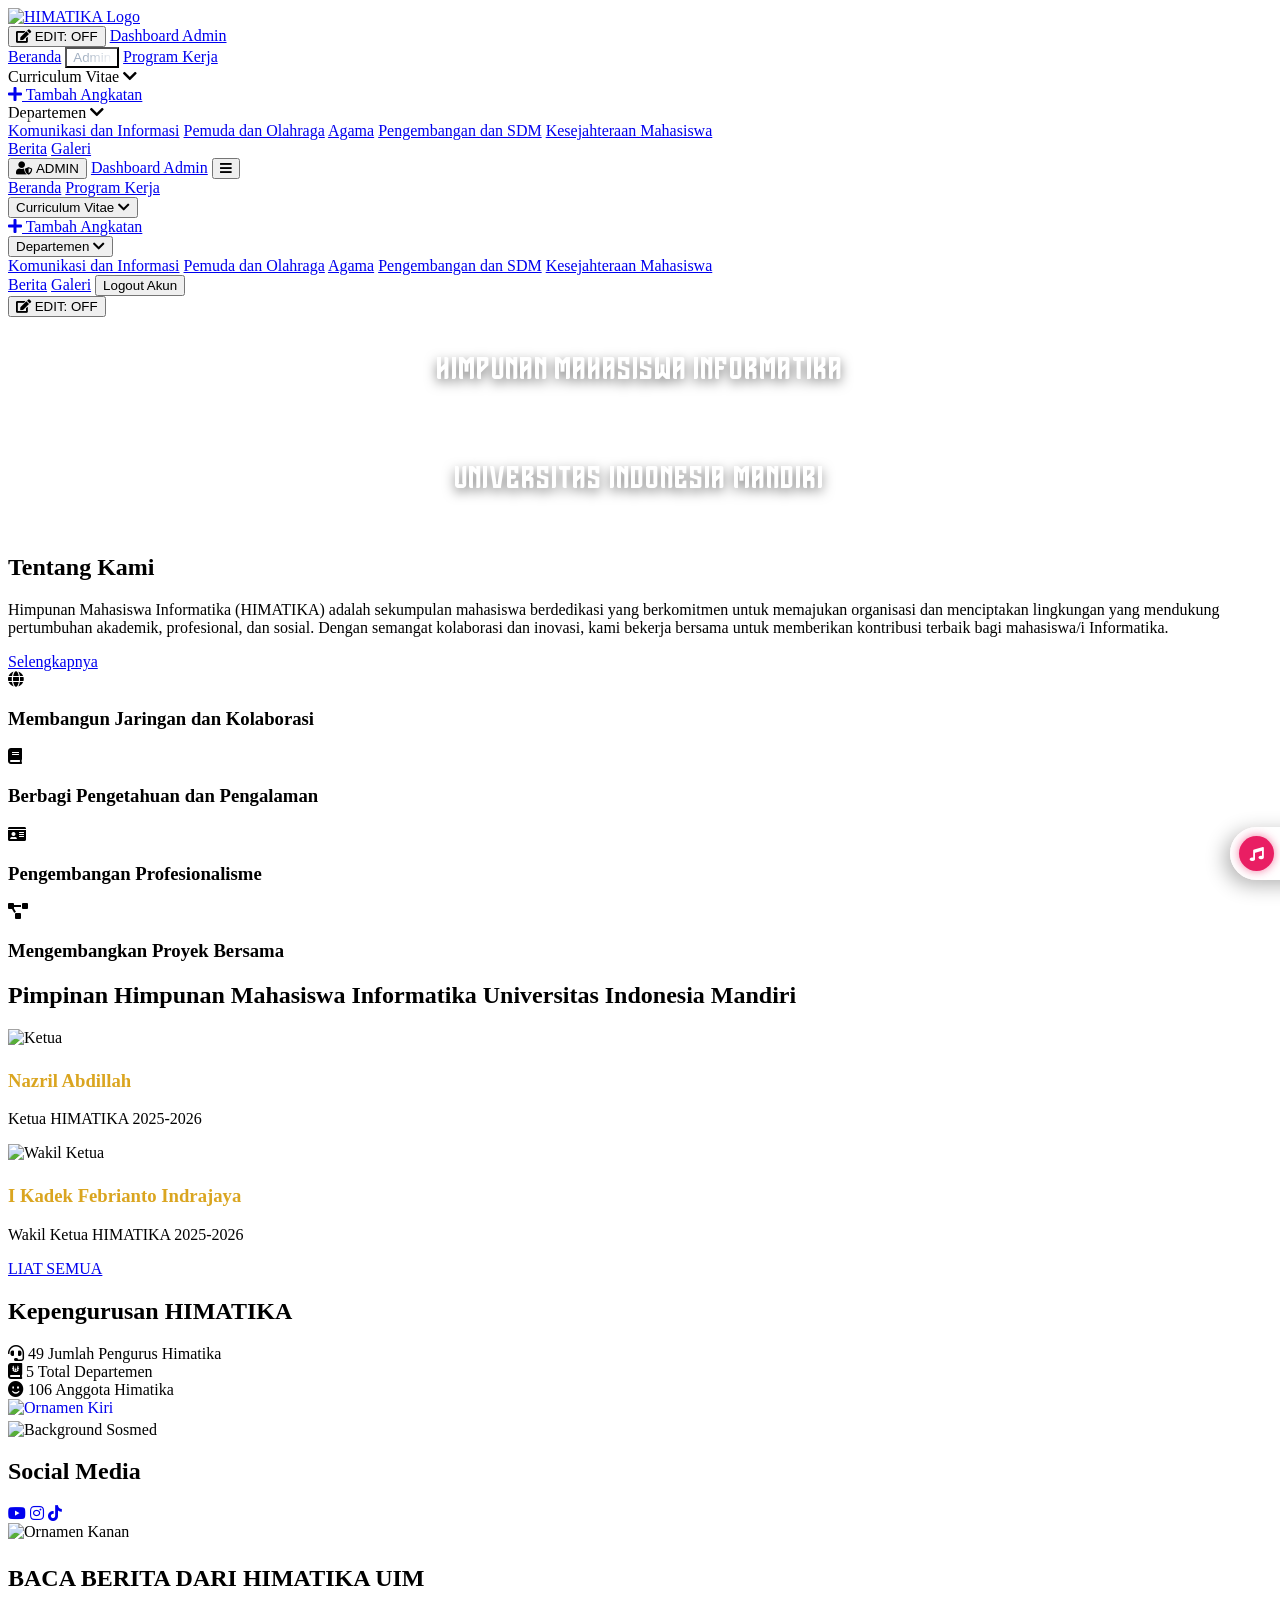
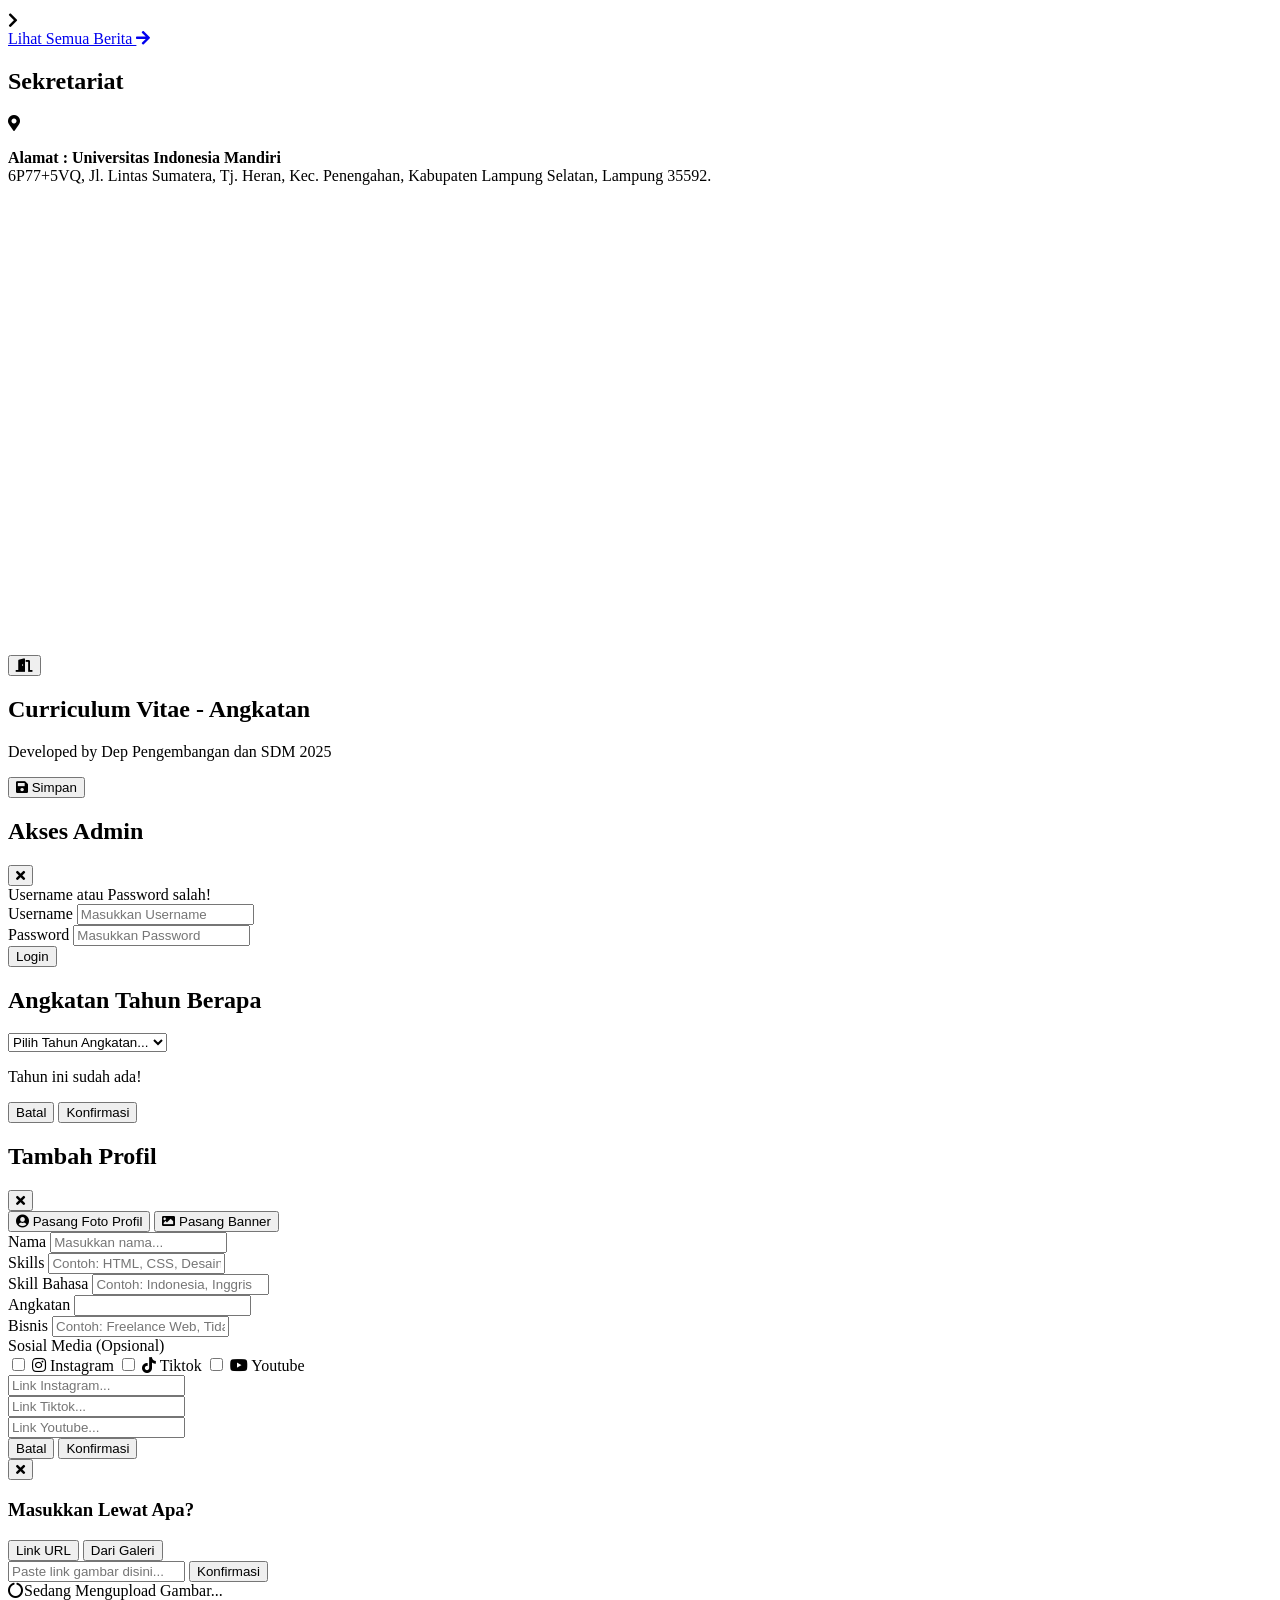
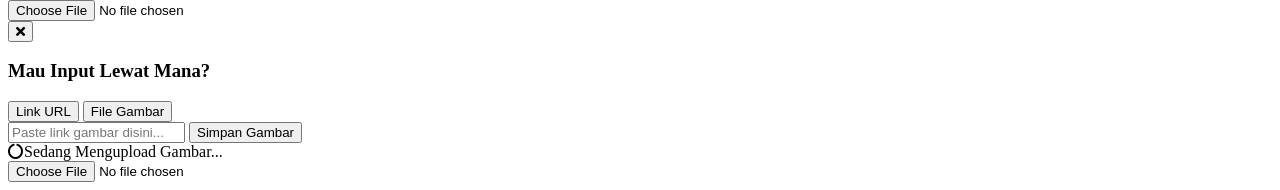
==== index.html @ 8ea69556 "8" ====
<!DOCTYPE html>
<html lang="id">
<head>
    <meta charset="UTF-8">
    <meta name="viewport" content="width=device-width, initial-scale=1.0">
    <title>HIMATIKA - Universitas Indonesia Mandiri</title>
    
    <link href="https://fonts.googleapis.com/css2?family=Raleway:wght@700&family=Roboto:wght@300;400;500;700&display=swap" rel="stylesheet">
    <link rel="stylesheet" href="https://cdnjs.cloudflare.com/ajax/libs/font-awesome/5.15.3/css/all.min.css">
    <script src="https://cdn.tailwindcss.com"></script>
	
	<script src="https://www.gstatic.com/firebasejs/10.9.0/firebase-app-compat.js"></script>
    <script src="https://www.gstatic.com/firebasejs/10.9.0/firebase-database-compat.js"></script>
    <script src="https://www.gstatic.com/firebasejs/10.9.0/firebase-analytics-compat.js"></script>

    <script>
        tailwind.config = {
            theme: {
                extend: {
                    colors: {
                        himasiBlue: '#0d72bf',
                        himasiDark: '#363537',
                        textDark: '#444444'
                    },
                    fontFamily: {
                        sans: ['Roboto', 'sans-serif'],
                        heading: ['Raleway', 'sans-serif']
                    }
                }
            }
        }
    </script>

    <style>
        @font-face {
            font-family: 'Grames';
            src: url('GRAMES.ttf') format('truetype'),
                 url('GRAMES.ttp') format('truetype'); 
            font-weight: bold;
            font-style: normal;
        }
        .font-grames { font-family: 'Grames', sans-serif; letter-spacing: 2px; }

        .hero-text-wrapper {
            filter: drop-shadow(0 4px 6px rgba(0, 0, 0, 0.5)); display: flex; flex-direction: column;
            align-items: center; justify-content: center; width: 100%;
        }

        .hero-gradient {
            background: linear-gradient(135deg, #ffffff 35%, #1B427B 50%, #ffffff 65%);
            background-size: 300% 300%; background-attachment: fixed; -webkit-background-clip: text;
            background-clip: text; color: transparent !important; -webkit-text-fill-color: transparent;
            animation: flowHero 8s linear infinite; padding-top: 20px; padding-bottom: 20px;
            line-height: 1.2; display: inline-block;
        }

        @keyframes flowHero { 0% { background-position: 100% 100%; } 75% { background-position: 0% 0%; } 100% { background-position: 0% 0%; } }

        .name-gradient {
            background: linear-gradient(135deg, #DAA520 15%, #ADD8E6 50%, #DAA520 85%);
            background-size: 200% 200%; -webkit-background-clip: text; background-clip: text;
            color: transparent !important; -webkit-text-fill-color: transparent;
            animation: flowName 4s ease-in-out infinite; animation-delay: 0.5s;
        }
        @keyframes flowName { 0% { background-position: 0% 0%; } 50% { background-position: 100% 100%; } 100% { background-position: 0% 0%; } }

        .glitch { position: relative; cursor: pointer; z-index: 2; }
        .glitch:hover { background: transparent !important; -webkit-text-fill-color: transparent !important; color: transparent !important; }
        .glitch::before, .glitch::after {
            position: absolute; content: attr(data-text); top: 0; left: 0; width: 100%; height: 100%;
            visibility: hidden; pointer-events: none; background: none; -webkit-background-clip: initial; background-clip: initial;
            color: transparent; -webkit-text-fill-color: transparent; padding-top: 20px; padding-bottom: 20px; line-height: 1.2; white-space: nowrap;
        }
        .glitch:hover::before { visibility: visible; color: rgba(255,0,188,.8) !important; -webkit-text-fill-color: rgba(255,0,188,.8) !important; animation: hover-glitch .3s cubic-bezier(.25,.46,.45,.94) both infinite; z-index: 10; }
        .glitch:hover::after { visibility: visible; color: rgba(0,255,255,.8) !important; -webkit-text-fill-color: rgba(0,255,255,.8) !important; animation: hover-glitch .3s cubic-bezier(.25,.46,.45,.94) reverse both infinite; z-index: 11; }
        @keyframes hover-glitch { 0% { transform: translate(0); } 20% { transform: translate(-3px, 3px); } 40% { transform: translate(-3px, -3px); } 60% { transform: translate(3px, 3px); } 80% { transform: translate(3px, -3px); } 100% { transform: translate(0); } }

        .hero-bg { background-size: cover; background-position: center; background-repeat: no-repeat; animation: fadeHeroBg 6s infinite; }
        @keyframes fadeHeroBg { 
            0%, 28% { background-image: linear-gradient(rgba(0, 20, 54, 0.6), rgba(0, 20, 54, 0.6)), url('https://i.ibb.co.com/9m32CLTQ/Proyek-Baru-149-36-DD1-DE.png'); } 
            33%, 61% { background-image: linear-gradient(rgba(0, 20, 54, 0.6), rgba(0, 20, 54, 0.6)), url('https://i.ibb.co.com/6cQF2QgN/Proyek-Baru-149-D362-AFA.png'); } 
            66%, 94% { background-image: linear-gradient(rgba(0, 20, 54, 0.6), rgba(0, 20, 54, 0.6)), url('https://i.ibb.co.com/BKLTRh7P/Proyek-Baru-149-2-AF93-C7.png'); } 
            100% { background-image: linear-gradient(rgba(0, 20, 54, 0.6), rgba(0, 20, 54, 0.6)), url('https://i.ibb.co.com/9m32CLTQ/Proyek-Baru-149-36-DD1-DE.png'); } 
        }

        .shimmer-text { background: linear-gradient(135deg, #a0aec0 20%, #ffffff 50%, #a0aec0 80%); background-size: 200% auto; color: transparent; -webkit-background-clip: text; background-clip: text; animation: shimmer 3s linear infinite; cursor: pointer; }
        @keyframes shimmer { to { background-position: 200% center; } }

        .btn-dashboard-glow { position: relative; overflow: hidden; }
        .btn-dashboard-glow::after {
            content: ''; position: absolute; top: -50%; left: -50%; width: 200%; height: 200%;
            background: linear-gradient(to bottom right, rgba(255,255,255,0) 0%, rgba(255,255,255,0) 40%, rgba(255,255,255,0.6) 50%, rgba(255,255,255,0) 60%, rgba(255,255,255,0) 100%);
            transform: translate(-100%, -100%); animation: sweepLight 4s infinite linear;
        }
        @keyframes sweepLight { 0% { transform: translate(-100%, -100%); } 50% { transform: translate(100%, 100%); } 100% { transform: translate(100%, 100%); } }

        .editable-txt[contenteditable="true"] { outline: 2px dashed rgba(255, 255, 255, 0.6); outline-offset: 4px; cursor: text; background: transparent !important; transition: all 0.2s; position: relative; z-index: 50; }
        .editable-txt[contenteditable="true"]:focus { outline: 3px solid #0d72bf; background: transparent !important; z-index: 60; }
        .hero-gradient[contenteditable="true"], .name-gradient[contenteditable="true"], .glitch[contenteditable="true"] {
            -webkit-text-fill-color: #ffffff !important; color: #ffffff !important; -webkit-background-clip: initial !important; background-clip: initial !important; text-shadow: 0 4px 10px rgba(0,0,0,0.9);
        }

        .cam-overlay { position: absolute; inset: 0; background-color: rgba(0, 0, 0, 0.6); display: flex; align-items: center; justify-content: center; opacity: 0; transition: opacity 0.3s ease; cursor: pointer; z-index: 10; }
        .editable-img-wrapper:hover .cam-overlay { opacity: 1; }
        .editable-img-wrapper { position: relative; display: inline-block; width: 100%; height: 100%; overflow: hidden; }
        .btn-save-pop { animation: popIn 0.3s cubic-bezier(0.175, 0.885, 0.32, 1.275) forwards; }
        @keyframes popIn { 0% { transform: scale(0); opacity: 0; } 100% { transform: scale(1); opacity: 1; } }

        @keyframes scrollHint { 0%, 100% { transform: translateX(0); opacity: 0.3; } 50% { transform: translateX(5px); opacity: 1; } }
        .animate-scroll-hint { animation: scrollHint 2.5s ease-in-out infinite; animation-delay: 1s; }
        .hide-scroll::-webkit-scrollbar { display: none; }
        .hide-scroll { -ms-overflow-style: none; scrollbar-width: none; }

        :root { --fixed-bg: rgba(255, 255, 255, 0.9); --fixed-text: #2c3e50; --card-bg: #fff; --text-color: #333; }
        .now-playing-box { position: fixed; bottom: 20px; right: 0; z-index: 9999; background: var(--fixed-bg); backdrop-filter: blur(10px); border: 1px solid rgba(255,255,255,0.2); padding: 8px; padding-right: 20px; border-top-left-radius: 50px; border-bottom-left-radius: 50px; box-shadow: -5px 5px 20px rgba(0,0,0,0.3); display: flex; align-items: center; gap: 15px; width: 300px; transform: translateX(calc(100% - 50px)); transition: transform 0.4s cubic-bezier(0.68, -0.55, 0.27, 1.55); }
        .now-playing-box.expanded { transform: translateX(0); }
        .np-icon { width: 35px; height: 35px; flex-shrink: 0; background: #e91e63; color: white; border-radius: 50%; display: flex; align-items: center; justify-content: center; font-size: 14px; animation: spin 3s linear infinite; cursor: pointer; box-shadow: 0 0 10px rgba(233, 30, 99, 0.6); position: relative; z-index: 2; }
        .now-playing-box:not(.expanded) .np-icon { animation: spin 3s linear infinite, pulseIcon 2s infinite; }
        @keyframes pulseIcon { 0% { box-shadow: 0 0 0 0 rgba(233, 30, 99, 0.7); } 70% { box-shadow: 0 0 0 10px rgba(233, 30, 99, 0); } 100% { box-shadow: 0 0 0 0 rgba(233, 30, 99, 0); } }
        .np-content { display: flex; align-items: center; justify-content: space-between; width: 100%; overflow: hidden; opacity: 0; transition: opacity 0.2s; }
        .now-playing-box.expanded .np-content { opacity: 1; transition-delay: 0.2s; }
        .np-info { display: flex; flex-direction: column; overflow: hidden; max-width: 140px; }
        .np-label { font-size: 9px; color: #555; text-transform: uppercase; letter-spacing: 1px; }
        .np-title { font-size: 12px; font-weight: 700; color: var(--fixed-text); white-space: nowrap; overflow: hidden; text-overflow: ellipsis; }
        .np-controls { display: flex; gap: 8px; }
        .np-btn { background: rgba(0,0,0,0.05); border: none; color: var(--fixed-text); width: 28px; height: 28px; border-radius: 50%; cursor: pointer; font-size: 12px; transition: 0.3s; display: flex; align-items: center; justify-content: center; }
        .np-btn:hover { background: #e91e63; color: white; }
        .np-btn.active-list { background: #3498db; color: white; }
        @keyframes spin { 100% { transform: rotate(360deg); } }
        .playlist-box { position: fixed; bottom: 80px; right: 20px; width: 280px; max-height: 400px; background: var(--card-bg); border-radius: 15px; z-index: 9998; padding: 3px; opacity: 0; visibility: hidden; transform: translateY(20px); transition: 0.3s cubic-bezier(0.175, 0.885, 0.32, 1.275); overflow: hidden; }
        .playlist-box.show { opacity: 1; visibility: visible; transform: translateY(0); }
        .playlist-box::before { content: ''; position: absolute; top: -50%; left: -50%; width: 200%; height: 200%; background: conic-gradient(transparent, transparent, transparent, #ff0000, #ff7300, #fffb00, #48ff00, #00ffd5, #002bff, #7a00ff, #ff00c8, #ff0000); animation: rotateRGB 4s linear infinite; z-index: 0; }
        @keyframes rotateRGB { 100% { transform: rotate(360deg); } }
        .playlist-inner { position: relative; z-index: 1; background: var(--card-bg); width: 100%; height: 100%; border-radius: 12px; display: flex; flex-direction: column; color: var(--text-color); }
        .playlist-header { padding: 12px 15px; font-weight: bold; border-bottom: 1px solid rgba(128,128,128,0.2); display: flex; justify-content: space-between; align-items: center; }
        .playlist-scroll { padding: 10px; overflow-y: auto; max-height: 300px; }
        .track-item { display: flex; align-items: center; gap: 10px; padding: 8px 10px; border-radius: 8px; cursor: pointer; transition: 0.2s; margin-bottom: 5px; }
        .track-item:hover { background: rgba(0,0,0,0.05); }
        .track-item.playing { background: rgba(52, 152, 219, 0.15); border-left: 3px solid #3498db; }
        .track-icon { font-size: 12px; color: #7f8c8d; width: 20px; text-align: center; }
        .track-item.playing .track-icon { color: #3498db; animation: pulse 1s infinite; }
        .track-info { display: flex; flex-direction: column; flex: 1; overflow: hidden; }
        .track-name { font-size: 12px; font-weight: 600; white-space: nowrap; overflow: hidden; text-overflow: ellipsis; }
        .track-status { font-size: 10px; color: #aaa; }
        @keyframes pulse { 0% { transform: scale(1); } 50% { transform: scale(1.2); } 100% { transform: scale(1); } }
    </style>
</head>
<body class="font-sans text-textDark bg-[#001436] overflow-x-hidden relative">
<div id="mouse-glow" class="fixed top-0 left-0 w-[100px] h-[100px] rounded-full pointer-events-none z-[9999] opacity-50 blur-[60px] bg-white mix-blend-difference transition-transform duration-100 ease-out will-change-transform"></div>

    <nav class="bg-[#1B427B] shadow-md fixed w-full z-[100] top-0 border-none">
        <div class="max-w-7xl mx-auto px-4 sm:px-6 lg:px-8">
            <div class="flex justify-between h-20 items-center">
                
                <div class="flex-shrink-0 flex items-center">
                    <a href="#" onclick="tutupCV(event)"><img class="h-14 w-auto rounded px-2 hover:opacity-80 transition" src="https://i.ibb.co/pBk0x659/1000028633.png" alt="HIMATIKA Logo"></a>
                </div>
                
                <div class="hidden md:flex space-x-8 items-center">
                    <div class="flex flex-col gap-1 text-center">
                        <button id="btnEditModePC" onclick="toggleEditMode()" class="hidden text-white font-bold bg-red-500/90 px-3 py-1 rounded hover:bg-red-500 transition shadow text-xs whitespace-nowrap">
                            <i class="fas fa-edit mr-1"></i> EDIT: OFF
                        </button>
                        <a href="dashboard.html" id="btnDashboard" class="hidden text-white font-bold bg-white/20 px-3 py-1 rounded hover:bg-white/30 transition shadow btn-dashboard-glow text-xs whitespace-nowrap">Dashboard Admin</a>
                    </div>
                    
                    <a href="#" onclick="tutupCV(event)" class="text-white font-medium hover:text-gray-300 transition">Beranda</a>
                    <button id="btnAdminAuth" onclick="openModal()" class="font-bold text-lg shimmer-text hover:scale-105 transition-transform">Admin</button>
                    <a href="proker.html" class="text-gray-200 font-medium hover:text-white">Program Kerja</a>
                    
                    <div class="relative group cursor-pointer py-6">
                        <span class="text-gray-200 font-medium group-hover:text-white">Curriculum Vitae <i class="fas fa-chevron-down text-xs ml-1"></i></span>
                        <div class="absolute left-0 mt-4 w-64 bg-white border border-gray-100 rounded-md shadow-lg opacity-0 invisible group-hover:opacity-100 group-hover:visible transition-all duration-300 z-[100]">
                            <div id="submenu-cv-pc" class="py-2">
                                <div id="list-angkatan-pc"></div> 
                                <a href="#" id="btn-tambah-angkatan-pc" onclick="openModalAngkatan(event)" class="hidden block px-4 py-3 text-sm text-green-600 font-bold hover:bg-gray-100 border-t">
                                    <i class="fas fa-plus mr-1"></i> Tambah Angkatan
                                </a>
                            </div>
                        </div>
                    </div>
                    
                    <div class="relative group cursor-pointer py-6">
                        <span class="text-gray-200 font-medium group-hover:text-white">Departemen <i class="fas fa-chevron-down text-xs ml-1"></i></span>
                        <div class="absolute left-0 mt-4 w-64 bg-white border border-gray-100 rounded-md shadow-lg opacity-0 invisible group-hover:opacity-100 group-hover:visible transition-all duration-300 z-[100]">
                            <a href="struktur.html" class="block px-4 py-3 text-sm text-gray-700 hover:bg-gray-100 hover:text-himasiBlue border-b">Komunikasi dan Informasi</a>
                            <a href="stpemuda.html" class="block px-4 py-3 text-sm text-gray-700 hover:bg-gray-100 hover:text-himasiBlue border-b">Pemuda dan Olahraga</a>
                            <a href="stagama.html" class="block px-4 py-3 text-sm text-gray-700 hover:bg-gray-100 hover:text-himasiBlue border-b">Agama</a>
                            <a href="stsdm.html" class="block px-4 py-3 text-sm text-gray-700 hover:bg-gray-100 hover:text-himasiBlue border-b">Pengembangan dan SDM</a>
                            <a href="stkesejahteraan.html" class="block px-4 py-3 text-sm text-gray-700 hover:bg-gray-100 hover:text-himasiBlue">Kesejahteraan Mahasiswa</a>
                        </div>
                    </div>
                    
                    <a href="berita.html" class="text-gray-200 font-medium hover:text-white">Berita</a>
                    <a href="https://www.instagram.com/hima.informatika_uim?igsh=MWtuY25iYzd3YXJseA==" class="text-gray-200 font-medium hover:text-white">Galeri</a>
                </div>

                <div class="md:hidden flex items-center gap-2 sm:gap-3">
                    <button id="btnAdminMobileHeader" onclick="openModal()" class="text-white font-bold bg-[#1B427B] border border-white/30 px-3 py-1.5 rounded hover:bg-blue-800 transition shadow text-[10px] sm:text-xs flex items-center gap-1">
                        <i class="fas fa-user-shield"></i> ADMIN
                    </button>
                    <a href="dashboard.html" id="btnDashboardMobileHeader" class="hidden text-white font-bold bg-white/20 px-3 py-1.5 rounded hover:bg-white/30 transition shadow btn-dashboard-glow text-[10px] sm:text-xs">Dashboard Admin</a>
                    
                    <button id="mobile-menu-button" class="text-white hover:text-gray-300 focus:outline-none p-2 ml-1">
                        <i class="fas fa-bars text-2xl"></i>
                    </button>
                </div>
            </div>
        </div>

        <div id="mobile-menu" class="hidden md:hidden bg-[#15325c] border-t border-white/10 px-4 pt-2 pb-4 shadow-2xl absolute w-full z-[90]">
            <a href="#" onclick="tutupCV(event); document.getElementById('mobile-menu').classList.add('hidden');" class="block text-white font-medium hover:text-gray-300 py-3 border-b border-white/10">Beranda</a>
            <a href="proker.html" class="block text-gray-200 font-medium hover:text-white py-3 border-b border-white/10">Program Kerja</a>
            
            <div class="py-3 border-b border-white/10">
                <button onclick="toggleMobileCV()" class="w-full flex justify-between items-center text-gray-200 font-medium focus:outline-none">
                    <span>Curriculum Vitae</span>
                    <i id="icon-cv-mobile" class="fas fa-chevron-down text-xs transition-transform duration-300"></i>
                </button>
                <div id="submenu-cv-mobile" class="hidden pl-4 space-y-3 border-l-2 border-white/20 mt-4">
                    <div id="list-angkatan-mobile" class="space-y-3 mb-3"></div> 
                    <a href="#" id="btn-tambah-angkatan-mobile" onclick="openModalAngkatan(event)" class="hidden block text-sm text-green-400 font-bold hover:text-white pb-2 border-t border-white/10 pt-2">
                        <i class="fas fa-plus mr-1"></i> Tambah Angkatan
                    </a>
                </div>
            </div>
            
            <div class="py-3 border-b border-white/10">
                <button onclick="toggleMobileDepartemen()" class="w-full flex justify-between items-center text-gray-200 font-medium focus:outline-none">
                    <span>Departemen</span>
                    <i id="icon-dept-mobile" class="fas fa-chevron-down text-xs transition-transform duration-300"></i>
                </button>
                
                <div id="submenu-dept-mobile" class="hidden pl-4 space-y-3 border-l-2 border-white/20 mt-4">
                    <a href="struktur.html" class="block text-sm text-gray-300 hover:text-white">Komunikasi dan Informasi</a>
                    <a href="stpemuda.html" class="block text-sm text-gray-300 hover:text-white">Pemuda dan Olahraga</a>
                    <a href="stagama.html" class="block text-sm text-gray-300 hover:text-white">Agama</a>
                    <a href="stsdm.html" class="block text-sm text-gray-300 hover:text-white">Pengembangan dan SDM</a>
                    <a href="stkesejahteraan.html" class="block text-sm text-gray-300 hover:text-white">Kesejahteraan Mahasiswa</a>
                </div>
            </div>
            
            <a href="berita.html" class="block text-gray-200 font-medium hover:text-white py-3 border-b border-white/10">Berita</a>
            <a href="https://www.instagram.com/hima.informatika_uim?igsh=MWtuY25iYzd3YXJseA==" class="block text-gray-200 font-medium hover:text-white py-3 border-b border-white/10">Galeri</a>
            <button id="btnLogoutMobile" onclick="prosesLogout()" class="hidden w-full text-left text-red-400 font-bold hover:text-red-300 py-3">Logout Akun</button>
        </div>
    </nav>

    <div class="md:hidden fixed top-24 right-4 z-[90] flex flex-col gap-3 items-end pointer-events-none">
        <button id="btnEditModeMobile" onclick="toggleEditMode()" class="hidden pointer-events-auto text-white font-bold bg-red-500/90 border border-red-400 px-4 py-2 rounded-full hover:bg-red-500 transition shadow-lg text-[11px] flex items-center gap-2">
            <i class="fas fa-edit"></i> EDIT: OFF
        </button>
    </div>

    <section class="hero-bg h-[250px] sm:h-[400px] md:h-[720px] flex flex-col justify-center items-center text-center px-1 sm:px-4 mt-16 md:mt-0 m-0 border-none">
        <div class="hero-text-wrapper w-full overflow-hidden px-1">
            <h1 class="flex flex-nowrap justify-center items-center gap-x-1 sm:gap-x-3 md:gap-x-4 w-full">
                <span id="txt-hero-title-1a" class="editable-txt hero-gradient font-grames text-[4.5vw] sm:text-3xl md:text-5xl font-bold text-center whitespace-nowrap">HIMPUNAN</span>
                <span id="txt-hero-title-1b" class="editable-txt hero-gradient font-grames text-[4.5vw] sm:text-3xl md:text-5xl font-bold text-center whitespace-nowrap">MAHASISWA</span>
                <span id="txt-hero-title-2" class="editable-txt hero-gradient glitch font-grames text-[4.5vw] sm:text-3xl md:text-5xl font-bold text-center whitespace-nowrap" data-text="INFORMATIKA">INFORMATIKA</span>
            </h1>
            <h2 id="txt-hero-subtitle" class="editable-txt hero-gradient font-grames text-[2.5vw] sm:text-xl md:text-4xl font-bold text-center -mt-[2px] sm:-mt-[15px]">UNIVERSITAS INDONESIA MANDIRI</h2>
        </div>
    </section>

    <section class="bg-[#1B427B] py-12 md:py-16 m-0 border-none">
        <div class="max-w-7xl mx-auto px-4 sm:px-6 lg:px-8">
            <div class="grid grid-cols-1 md:grid-cols-3 gap-10 md:gap-12">
                <div>
                    <h2 id="txt-tentang-judul" class="editable-txt text-3xl font-heading font-bold text-white mb-4 md:mb-6">Tentang Kami</h2>
                    <p id="txt-tentang-desk" class="editable-txt text-gray-200 leading-relaxed mb-6">
                        Himpunan Mahasiswa Informatika (HIMATIKA) adalah sekumpulan mahasiswa berdedikasi yang berkomitmen untuk memajukan organisasi dan menciptakan lingkungan yang mendukung pertumbuhan akademik, profesional, dan sosial. Dengan semangat kolaborasi dan inovasi, kami bekerja bersama untuk memberikan kontribusi terbaik bagi mahasiswa/i Informatika.
                    </p>
                    <a href="#" class="inline-block bg-white text-[#1B427B] font-bold py-3 px-8 rounded shadow hover:bg-gray-200 transition duration-300">Selengkapnya</a>
                </div>
                
                <div class="space-y-4 md:space-y-8">
                    <div class="flex items-center gap-3 md:gap-4">
                        <div class="text-blue-300 text-xl md:text-3xl flex-shrink-0"><i class="fas fa-globe"></i></div>
                        <h3 id="txt-poin-1" class="editable-txt font-heading font-bold text-sm md:text-lg text-white">Membangun Jaringan dan Kolaborasi</h3>
                    </div>
                    <div class="flex items-center gap-3 md:gap-4">
                        <div class="text-blue-300 text-xl md:text-3xl flex-shrink-0"><i class="fas fa-book"></i></div>
                        <h3 id="txt-poin-2" class="editable-txt font-heading font-bold text-sm md:text-lg text-white">Berbagi Pengetahuan dan Pengalaman</h3>
                    </div>
                </div>

                <div class="space-y-4 md:space-y-8">
                    <div class="flex items-center gap-3 md:gap-4">
                        <div class="text-blue-300 text-xl md:text-3xl flex-shrink-0"><i class="fas fa-id-card"></i></div>
                        <h3 id="txt-poin-3" class="editable-txt font-heading font-bold text-sm md:text-lg text-white">Pengembangan Profesionalisme</h3>
                    </div>
                    <div class="flex items-center gap-3 md:gap-4">
                        <div class="text-blue-300 text-xl md:text-3xl flex-shrink-0"><i class="fas fa-project-diagram"></i></div>
                        <h3 id="txt-poin-4" class="editable-txt font-heading font-bold text-sm md:text-lg text-white">Mengembangkan Proyek Bersama</h3>
                    </div>
                </div>
            </div>
        </div>
    </section>

    <section class="bg-[#001D4D] py-12 md:py-16 m-0 border-none">
        <div class="max-w-5xl mx-auto px-4 text-center">
            <h2 id="txt-pimpinan-judul" class="editable-txt text-2xl md:text-3xl font-heading font-bold text-white mb-8 md:mb-12">Pimpinan Himpunan Mahasiswa Informatika Universitas Indonesia Mandiri</h2>
            
            <div class="grid grid-cols-2 gap-4 md:gap-12">
                <div class="flex flex-col items-center">
                    <div class="editable-img-wrapper w-full aspect-[4/5] sm:w-64 sm:h-80 rounded shadow-lg mb-3 sm:mb-6">
                        <img id="img-ketua" src="https://i.ibb.co.com/Kxr4sd4y/Proyek-Baru-69-52-C7895.png" alt="Ketua" class="w-full h-full object-cover">
                    </div>
                    <h3 id="txt-ketua-nama" class="editable-txt name-gradient text-sm sm:text-2xl font-bold text-white mb-1 sm:mb-2 leading-tight">Nazril Abdillah</h3>
                    <p id="txt-ketua-jabatan" class="editable-txt text-xs sm:text-base text-gray-300 text-center leading-tight">Ketua HIMATIKA 2025-2026</p>
                </div>
                
                <div class="flex flex-col items-center">
                    <div class="editable-img-wrapper w-full aspect-[4/5] sm:w-64 sm:h-80 rounded shadow-lg mb-3 sm:mb-6">
                        <img id="img-wakil" src="https://i.ibb.co.com/gbVCQGLq/Proyek-Baru-69-285-CF79.png" alt="Wakil Ketua" class="w-full h-full object-cover">
                    </div>
                    <h3 id="txt-wakil-nama" class="editable-txt name-gradient text-sm sm:text-2xl font-bold text-white mb-1 sm:mb-2 leading-tight">I Kadek Febrianto Indrajaya</h3>
                    <p id="txt-wakil-jabatan" class="editable-txt text-xs sm:text-base text-gray-300 text-center leading-tight">Wakil Ketua HIMATIKA 2025-2026</p>
                </div>
            </div>
            <div class="mt-8 md:mt-12">
                <a href="GridStruktur.html" class="inline-block bg-himasiBlue text-white font-bold py-3 px-8 rounded shadow hover:bg-blue-700 transition duration-300">LIAT SEMUA</a>
            </div>
        </div>
    </section>

    <section class="bg-[url('https://i.ibb.co.com/hJCS6dJs/Proyek-Baru-42-F052-DAB.png')] bg-cover md:bg-[length:100%_100%] bg-center bg-no-repeat pt-16 md:pt-24 pb-12 md:pb-16 m-0 border-none">
        <div class="max-w-7xl mx-auto px-4 text-center">
            <div class="inline-block bg-[#001A3D] py-3 px-6 md:py-4 md:px-8 rounded-2xl shadow-lg mb-8 md:mb-12">
                <h2 id="txt-pengurus-judul" class="editable-txt text-xl md:text-2xl font-heading font-bold text-white">Kepengurusan HIMATIKA</h2>
            </div>
            <div class="grid grid-cols-3 md:grid-cols-3 gap-2 md:gap-8 mix-blend-difference text-white">
                <div class="flex flex-col items-center text-center">
                    <i class="fas fa-headset text-2xl md:text-5xl mb-1 md:mb-4"></i>
                    <span id="txt-stat-1" class="editable-txt text-xl md:text-5xl font-bold mb-0 md:mb-2">49</span>
                    <span id="txt-stat-desc-1" class="editable-txt text-[10px] md:text-base font-medium leading-tight">Jumlah Pengurus Himatika</span>
                </div>
                <div class="flex flex-col items-center text-center">
                    <i class="fas fa-journal-whills text-2xl md:text-5xl mb-1 md:mb-4"></i>
                    <span id="txt-stat-2" class="editable-txt text-xl md:text-5xl font-bold mb-0 md:mb-2">5</span>
                    <span id="txt-stat-desc-2" class="editable-txt text-[10px] md:text-base font-medium leading-tight">Total Departemen</span>
                </div>
                <div class="flex flex-col items-center text-center">
                    <i class="fas fa-smile text-2xl md:text-5xl mb-1 md:mb-4"></i>
                    <span id="txt-stat-3" class="editable-txt text-xl md:text-5xl font-bold mb-0 md:mb-2">106</span>
                    <span id="txt-stat-desc-3" class="editable-txt text-[10px] md:text-base font-medium leading-tight">Anggota Himatika</span>
                </div>
            </div>
        </div>
    </section>

    <section class="bg-[url('https://i.ibb.co.com/Tx0djxwL/Proyek-Baru-49-9-E460-C2.png')] bg-cover md:bg-[length:100%_100%] bg-no-repeat py-12 md:py-20 text-center m-0 border-none">
        <div class="max-w-6xl mx-auto px-2 md:px-4 flex flex-row justify-center items-stretch space-x-2 md:space-x-8 h-full">
            <a href="https://uimandiri.ac.id/" target="_blank" class="w-1/4 md:w-56 block">
                <div class="editable-img-wrapper rounded h-full flex">
                    <img id="img-ornamen-kiri" src="https://i.ibb.co.com/PzYTswGN/Proyek-Baru-51-E62-F390.png" alt="Ornamen Kiri" class="w-full h-auto object-contain drop-shadow-xl hover:scale-105 transition-transform">
                </div>
            </a>
            <div class="w-2/4 md:w-full max-w-2xl relative flex flex-col items-center justify-center py-10 md:py-24">
                <img src="https://i.ibb.co.com/279C67ML/Proyek-Baru-50-1-D8-B5-BA.png" class="absolute inset-0 w-full h-full object-contain z-0 drop-shadow-xl" alt="Background Sosmed">
                <div class="relative z-10 flex flex-col items-center justify-center w-full">
                    <h2 id="txt-sosmed-judul" class="editable-txt text-[11px] sm:text-sm md:text-3xl font-heading font-bold text-white mb-2 md:mb-8 drop-shadow-md">Social Media</h2>
                    <div class="flex justify-center space-x-2 md:space-x-8">
                        <a href="https://www.youtube.com/@HIMATIKAUIMANDIRI" target="_blank" class="text-white hover:text-himasiBlue text-sm sm:text-lg md:text-5xl transition drop-shadow"><i class="fab fa-youtube"></i></a>
                        <a href="https://www.instagram.com/hima.informatika_uim?igsh=MWtuY25iYzd3YXJseA==" target="_blank" class="text-white hover:text-himasiBlue text-sm sm:text-lg md:text-5xl transition drop-shadow"><i class="fab fa-instagram"></i></a>
                        <a href="#" target="_blank" class="text-white hover:text-himasiBlue text-sm sm:text-lg md:text-5xl transition drop-shadow"><i class="fab fa-tiktok"></i></a>
                    </div>
                </div>
            </div>
            <div class="w-1/4 md:w-56 flex">
                <div class="editable-img-wrapper rounded h-full flex">
                    <img id="img-ornamen-kanan" src="https://i.ibb.co.com/8gsdLSTM/Proyek-Baru-51-68-BC19-E.png" alt="Ornamen Kanan" class="w-full h-auto object-contain drop-shadow-xl hover:scale-105 transition-transform">
                </div>
            </div>
        </div>
    </section>

    <section class="bg-[url('https://i.ibb.co.com/9m3FYdHc/Proyek-Baru-42-14-C2486.png')] bg-cover md:bg-[length:100%_100%] bg-center bg-no-repeat pt-16 md:pt-24 pb-12 md:pb-16 m-0 border-none">
        <div class="max-w-7xl mx-auto px-4 sm:px-6 lg:px-8 text-center">
            <div class="inline-block bg-[#001A3D] py-3 px-6 md:py-4 md:px-10 rounded-2xl shadow-lg mb-8 md:mb-12">
                <h2 id="txt-berita-judul" class="editable-txt text-xl md:text-3xl font-heading font-bold text-white">BACA BERITA DARI HIMATIKA UIM</h2>
            </div>
            <div class="relative group text-left">
                <div class="absolute right-0 top-1/2 -translate-y-1/2 z-10 md:hidden pointer-events-none animate-scroll-hint">
                    <div class="bg-black/60 text-white rounded-full w-8 h-8 flex items-center justify-center shadow-lg backdrop-blur-sm">
                        <i class="fas fa-chevron-right text-sm"></i>
                    </div>
                </div>
                <div id="grid-berita-index" class="flex overflow-x-auto gap-3 snap-x snap-mandatory hide-scroll md:grid md:grid-cols-4 md:gap-6 md:overflow-visible pb-4">
                </div>
            </div>
            <div class="mt-10 text-center">
                <a href="berita.html" class="inline-block border-2 border-white text-white font-bold py-2.5 px-8 rounded-full hover:bg-white hover:text-[#001A3D] transition shadow-lg">
                    Lihat Semua Berita <i class="fas fa-arrow-right ml-2"></i>
                </a>
            </div>
        </div>
    </section>

    <section class="bg-[linear-gradient(to_bottom,#001C44_0px,#F5F4F1_50px,#F5F4F1_100%)] py-12 md:py-20 m-0 border-none">
        <div class="max-w-7xl mx-auto px-4 sm:px-6 lg:px-8 pt-8 md:pt-12">
            <div class="grid grid-cols-1 md:grid-cols-2 gap-8 md:gap-12 items-center">
                <div class="text-left">
                    <h2 class="text-3xl md:text-4xl font-heading font-bold text-gray-800 mb-4 md:mb-6">Sekretariat</h2>
                    <div class="flex items-start text-gray-600 text-base md:text-lg">
                        <i class="fas fa-map-marker-alt text-himasiBlue mt-1 mr-4 text-2xl md:text-3xl"></i>
                        <p>
                            <strong>Alamat : Universitas Indonesia Mandiri</strong><br>
                            <span id="txt-alamat" class="editable-txt">6P77+5VQ, Jl. Lintas Sumatera, Tj. Heran, Kec. Penengahan, Kabupaten Lampung Selatan, Lampung 35592.</span>
                        </p>
                    </div>
                </div>
                <div class="w-full rounded-2xl overflow-hidden shadow-xl border-4 border-white h-64 md:h-auto">
                    <iframe src="https://www.google.com/maps/embed?pb=!1m18!1m12!1m3!1d3969.484031081758!2d105.7147533!3d-5.7870894!2m3!1f0!2f0!3f0!3m2!1i1024!2i768!4f13.1!3m3!1m2!1s0x2e410b001b7db41d%3A0xd6d561cd88b415b!2sUNIVERSITAS%20INDONESIA%20MANDIRI!5e0!3m2!1sid!2sid!4v1776189049955!5m2!1sid!2sid" width="100%" height="450" style="border:0;" allowfullscreen="" loading="lazy" referrerpolicy="no-referrer-when-downgrade" class="h-full md:h-[450px]"></iframe>
                </div>
            </div>
        </div>
    </section>
    <section id="cv-section" class="hidden min-h-screen pt-28 pb-16 bg-[#F8FAFC] m-0 border-none relative">
        <div class="max-w-7xl mx-auto px-4 sm:px-6 lg:px-8">
            <div class="relative flex items-center justify-center mb-10">
                <button onclick="tutupCV(event)" class="absolute left-0 text-[#1B427B] hover:text-red-600 transition p-2 md:p-3 bg-white rounded-full shadow-md border border-gray-200 group" title="Kembali ke Beranda">
                    <i class="fas fa-door-open text-xl md:text-2xl group-hover:-translate-x-1 transition-transform"></i>
                </button>
                <h2 class="text-2xl md:text-4xl font-heading font-bold text-center text-[#1B427B] drop-shadow-sm px-14">
                    Curriculum Vitae - Angkatan <span id="cv-current-year" class="text-himasiBlue border-b-4 border-yellow-400"></span>
                </h2>
            </div>
            
            <div id="cv-grid" class="grid grid-cols-1 sm:grid-cols-2 md:grid-cols-3 gap-6">
                </div>
        </div>
    </section>

    <footer class="bg-[#001436] py-6 m-0 border-none relative z-50">
        <div class="max-w-7xl mx-auto px-4 text-center md:text-right">
            <p class="text-gray-400 text-sm">Developed by Dep Pengembangan dan SDM 2025</p>
        </div>
    </footer>

    <button id="btnSaveCms" onclick="simpanKeFirebase()" class="hidden fixed bottom-8 right-8 bg-green-500 hover:bg-green-600 text-white px-6 py-4 rounded-full shadow-2xl font-bold z-[110] flex items-center gap-2 transition-transform hover:scale-110 btn-save-pop">
        <i class="fas fa-save text-xl"></i> Simpan
    </button>

    <div id="loginModal" class="fixed inset-0 bg-black/60 backdrop-blur-sm z-[150] hidden flex items-center justify-center transition-opacity px-4">
        <div class="bg-white rounded-xl shadow-2xl w-full max-w-md p-6 md:p-8 transform scale-95 transition-transform" id="modalContent">
            <div class="flex justify-between items-center mb-6">
                <h2 class="text-2xl font-bold text-himasiDark font-heading">Akses Admin</h2>
                <button onclick="closeModal()" class="text-gray-500 hover:text-red-500 transition"><i class="fas fa-times text-xl"></i></button>
            </div>
            <div id="errorMsg" class="hidden bg-red-100 text-red-600 p-3 rounded mb-4 text-sm font-medium">Username atau Password salah!</div>
            <div class="space-y-4">
                <div>
                    <label class="block text-gray-700 font-medium mb-1">Username</label>
                    <input type="text" id="username" class="w-full border border-gray-300 rounded px-4 py-2 focus:outline-none focus:border-himasiBlue focus:ring-1 focus:ring-himasiBlue" placeholder="Masukkan Username">
                </div>
                <div>
                    <label class="block text-gray-700 font-medium mb-1">Password</label>
                    <input type="password" id="password" class="w-full border border-gray-300 rounded px-4 py-2 focus:outline-none focus:border-himasiBlue focus:ring-1 focus:ring-himasiBlue" placeholder="Masukkan Password">
                </div>
                <button onclick="prosesLogin()" class="w-full bg-himasiBlue text-white font-bold py-2 px-4 rounded hover:bg-blue-700 transition mt-4">Login</button>
            </div>
        </div>
    </div>

    <div id="modalAngkatan" class="fixed inset-0 bg-black/60 backdrop-blur-sm z-[200] hidden flex items-center justify-center px-4">
        <div class="bg-white rounded-xl shadow-2xl w-full max-w-sm p-6 transform scale-95 transition-transform" id="modalAngkatanContent">
            <h2 class="text-xl font-bold text-himasiDark font-heading mb-4">Angkatan Tahun Berapa</h2>
            <div class="mb-6">
                <select id="pilihanAngkatan" class="w-full border border-gray-300 rounded px-4 py-2 focus:outline-none focus:border-himasiBlue focus:ring-1 focus:ring-himasiBlue">
                    <option value="">Pilih Tahun Angkatan...</option>
                </select>
                <p id="msgAngkatan" class="text-xs text-red-500 mt-2 hidden">Tahun ini sudah ada!</p>
            </div>
            <div class="flex justify-end gap-3">
                <button onclick="closeModalAngkatan()" class="px-4 py-2 text-gray-500 hover:text-gray-700 hover:bg-gray-100 rounded transition font-medium">Batal</button>
                <button id="btn-konfirm-angkatan" onclick="konfirmasiTambahAngkatan()" class="bg-himasiBlue text-white font-bold py-2 px-6 rounded hover:bg-blue-700 transition shadow">Konfirmasi</button>
            </div>
        </div>
    </div>

<div id="modalTambahProfil" class="fixed inset-0 bg-black/60 backdrop-blur-sm z-[200] hidden flex items-center justify-center px-4">
        <div class="bg-white rounded-xl shadow-2xl w-full max-w-md p-6 transform scale-95 transition-transform overflow-y-auto max-h-[90vh] hide-scroll">
            <div class="flex justify-between items-center mb-6">
                <h2 id="modalProfilTitle" class="text-xl font-bold text-himasiDark font-heading">Tambah Profil</h2>
                <button onclick="closeModalProfil()" class="text-gray-500 hover:text-red-500 transition"><i class="fas fa-times text-xl"></i></button>
            </div>
            <div class="space-y-4">
                
                <div class="flex gap-3">
                    <input type="hidden" id="inputProfilFoto">
                    <input type="hidden" id="inputProfilBanner">
                    <button type="button" onclick="openFormImgModal('foto')" class="flex-1 bg-gray-100 hover:bg-gray-200 border border-gray-300 text-gray-700 font-bold py-2 px-2 rounded transition text-xs flex flex-col items-center gap-1">
                        <i class="fas fa-user-circle text-lg"></i> <span id="txt-status-foto">Pasang Foto Profil</span>
                    </button>
                    <button type="button" onclick="openFormImgModal('banner')" class="flex-1 bg-gray-100 hover:bg-gray-200 border border-gray-300 text-gray-700 font-bold py-2 px-2 rounded transition text-xs flex flex-col items-center gap-1">
                        <i class="fas fa-image text-lg"></i> <span id="txt-status-banner">Pasang Banner</span>
                    </button>
                </div>

                <div>
                    <label class="block text-sm font-bold text-gray-700 mb-1">Nama</label>
                    <input type="text" id="inputProfilNama" placeholder="Masukkan nama..." class="w-full border border-gray-300 rounded px-3 py-2 focus:outline-none focus:border-himasiBlue">
                </div>
                <div>
                    <label class="block text-sm font-bold text-gray-700 mb-1">Skills</label>
                    <input type="text" id="inputProfilSkills" placeholder="Contoh: HTML, CSS, Desain Grafis" class="w-full border border-gray-300 rounded px-3 py-2 focus:outline-none focus:border-himasiBlue">
                </div>
                <div>
                    <label class="block text-sm font-bold text-gray-700 mb-1">Skill Bahasa</label>
                    <input type="text" id="inputProfilBahasa" placeholder="Contoh: Indonesia, Inggris" class="w-full border border-gray-300 rounded px-3 py-2 focus:outline-none focus:border-himasiBlue">
                </div>
                <div>
                    <label class="block text-sm font-bold text-gray-700 mb-1">Angkatan</label>
                    <input type="text" id="inputProfilAngkatan" class="w-full border border-gray-300 rounded px-3 py-2 bg-gray-100 cursor-not-allowed" readonly>
                </div>
                <div>
                    <label class="block text-sm font-bold text-gray-700 mb-1">Bisnis</label>
                    <input type="text" id="inputProfilBisnis" placeholder="Contoh: Freelance Web, Tidak ada" class="w-full border border-gray-300 rounded px-3 py-2 focus:outline-none focus:border-himasiBlue">
                </div>

                <div class="mt-2 border-t pt-3">
                    <label class="block text-sm font-bold text-gray-700 mb-2">Sosial Media (Opsional)</label>
                    <div class="flex gap-3 mb-3">
                        <label class="flex items-center gap-1 text-sm text-gray-700 cursor-pointer">
                            <input type="checkbox" id="checkIg" onchange="toggleSocmed('ig')"> <i class="fab fa-instagram text-pink-600"></i> Instagram
                        </label>
                        <label class="flex items-center gap-1 text-sm text-gray-700 cursor-pointer">
                            <input type="checkbox" id="checkTt" onchange="toggleSocmed('tt')"> <i class="fab fa-tiktok text-black"></i> Tiktok
                        </label>
                        <label class="flex items-center gap-1 text-sm text-gray-700 cursor-pointer">
                            <input type="checkbox" id="checkYt" onchange="toggleSocmed('yt')"> <i class="fab fa-youtube text-red-600"></i> Youtube
                        </label>
                    </div>
                    
                    <div id="wrapIg" class="hidden mb-2">
                        <input type="text" id="inputIg" placeholder="Link Instagram..." class="w-full border border-gray-300 rounded px-3 py-2 focus:outline-none focus:border-pink-500 text-sm">
                    </div>
                    <div id="wrapTt" class="hidden mb-2">
                        <input type="text" id="inputTt" placeholder="Link Tiktok..." class="w-full border border-gray-300 rounded px-3 py-2 focus:outline-none focus:border-gray-500 text-sm">
                    </div>
                    <div id="wrapYt" class="hidden">
                        <input type="text" id="inputYt" placeholder="Link Youtube..." class="w-full border border-gray-300 rounded px-3 py-2 focus:outline-none focus:border-red-500 text-sm">
                    </div>
                </div>
            </div>
            <div class="flex justify-end gap-3 mt-6">
                <button onclick="closeModalProfil()" class="px-5 py-2 text-gray-500 hover:text-gray-700 hover:bg-gray-100 rounded transition font-medium border border-gray-300">Batal</button>
                <button id="btn-konfirm-profil" onclick="konfirmasiTambahProfil()" class="bg-himasiBlue text-white font-bold py-2 px-6 rounded hover:bg-blue-700 transition shadow">Konfirmasi</button>
            </div>
        </div>
    </div>

    <div id="formImageModal" class="fixed inset-0 bg-black/60 backdrop-blur-sm z-[250] hidden flex items-center justify-center px-4">
        <div class="bg-white rounded-xl shadow-2xl w-full max-w-sm p-6 text-center relative">
            <button onclick="closeFormImgModal()" class="absolute top-3 right-4 text-gray-500 hover:text-red-500"><i class="fas fa-times"></i></button>
            <h3 class="text-xl font-bold text-gray-800 mb-6">Masukkan Lewat Apa?</h3>
            <div id="formImgOptionsGroup" class="flex flex-col gap-3">
                <button onclick="showFormUrlInput()" class="bg-blue-600 hover:bg-blue-700 text-white font-semibold py-2 px-4 rounded transition">Link URL</button>
                <button onclick="document.getElementById('formFileUploader').click()" class="bg-green-600 hover:bg-green-700 text-white font-semibold py-2 px-4 rounded transition">Dari Galeri</button>
            </div>
            <div id="formImgUrlGroup" class="hidden flex-col gap-3 mt-4">
                <input type="text" id="formImgUrlInput" class="w-full border rounded px-3 py-2 text-sm focus:outline-none focus:border-blue-500" placeholder="Paste link gambar disini...">
                <button onclick="saveFormImageUrl()" class="bg-blue-600 text-white py-2 rounded font-semibold">Konfirmasi</button>
            </div>
            <div id="formUploadLoading" class="hidden mt-4 text-blue-600 font-semibold text-sm">
                <i class="fas fa-circle-notch fa-spin mr-2"></i>Sedang Mengupload Gambar...
            </div>
        </div>
    </div>
    <input type="file" id="formFileUploader" accept="image/*" class="hidden" onchange="uploadFormToImgBB(event)">

    <div id="editImageModal" class="fixed inset-0 bg-black/60 backdrop-blur-sm z-[150] hidden flex items-center justify-center px-4">
        <div class="bg-white rounded-xl shadow-2xl w-full max-w-sm p-6 text-center relative">
            <button onclick="closeEditImgModal()" class="absolute top-3 right-4 text-gray-500 hover:text-red-500"><i class="fas fa-times"></i></button>
            <h3 class="text-xl font-bold text-gray-800 mb-6">Mau Input Lewat Mana?</h3>
            <div id="imgOptionsGroup" class="flex flex-col gap-3">
                <button onclick="showUrlInput()" class="bg-blue-600 hover:bg-blue-700 text-white font-semibold py-2 px-4 rounded transition">Link URL</button>
                <button onclick="document.getElementById('fileUploader').click()" class="bg-green-600 hover:bg-green-700 text-white font-semibold py-2 px-4 rounded transition">File Gambar</button>
            </div>
            <div id="imgUrlGroup" class="hidden flex-col gap-3 mt-4">
                <input type="text" id="imgUrlInput" class="w-full border rounded px-3 py-2 text-sm focus:outline-none focus:border-blue-500" placeholder="Paste link gambar disini...">
                <button onclick="saveImageUrl()" class="bg-blue-600 text-white py-2 rounded font-semibold">Simpan Gambar</button>
            </div>
            <div id="uploadLoading" class="hidden mt-4 text-blue-600 font-semibold text-sm">
                <i class="fas fa-circle-notch fa-spin mr-2"></i>Sedang Mengupload Gambar...
            </div>
        </div>
    </div>
    <input type="file" id="fileUploader" accept="image/*" class="hidden" onchange="uploadToImgBB(event)">

    <div id="playlist-box" class="playlist-box">
        <div class="playlist-inner">
            <div class="playlist-header"><span><i class="fas fa-list-ul"></i> Daftar Lagu</span><span style="font-size:10px; opacity:0.6;">Auto-Play</span></div>
            <div class="playlist-scroll" id="playlist-container"></div>
        </div>
    </div>
    <div id="now-playing-box" class="now-playing-box z-[9998]">
        <div class="np-icon" onclick="toggleNPBox()"><i class="fas fa-music"></i></div>
        <div class="np-content">
            <div class="np-info"><div class="np-label">Sedang Memutar</div><div class="np-title" id="np-title">Menunggu Lagu...</div></div>
            <div class="np-controls">
                <button class="np-btn" id="btn-playlist-toggle" onclick="togglePlaylist()" title="Daftar Lagu"><i class="fas fa-list"></i></button>
                <button class="np-btn" onclick="toggleMute()" title="Mute/Unmute"><i class="fas fa-volume-up" id="mute-icon"></i></button>
            </div>
        </div>
    </div>

    <script src="admin.js"></script>

    <script>
	const mouseGlow = document.getElementById('mouse-glow');

    document.addEventListener('mousemove', (e) => {
        // Menggeser posisi cahaya agar kursor berada tepat di tengah-tengah cahaya
        // (150px adalah setengah dari lebar/tinggi cahaya 300px)
        const x = e.clientX - 50; 
        const y = e.clientY - 50;
        
        mouseGlow.style.transform = `translate(${x}px, ${y}px)`;
    });
	
        // ==========================================
        // KONFIGURASI GITHUB API (HARAP DIISI)
        // ==========================================
        const GITHUB_TOKEN = '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'; // Ganti dengan Token Anda
        const GITHUB_OWNER = 'DilzGhaaziy';         // Ganti dengan Username Github Anda
        const GITHUB_REPO = 'HIMATIKA-UIM';                // Ganti dengan Nama Repository Anda
        // ==========================================

        const mobileMenuBtn = document.getElementById('mobile-menu-button');
        const mobileMenu = document.getElementById('mobile-menu');
        mobileMenuBtn.addEventListener('click', () => { mobileMenu.classList.toggle('hidden'); });

        function toggleMobileDepartemen() {
            document.getElementById('submenu-dept-mobile').classList.toggle('hidden');
            document.getElementById('icon-dept-mobile').classList.toggle('rotate-180');
        }

        function toggleMobileCV() {
            document.getElementById('submenu-cv-mobile').classList.toggle('hidden');
            document.getElementById('icon-cv-mobile').classList.toggle('rotate-180');
        }

        const firebaseConfig = {
            apiKey: "AIzaSyCPUO6gazqj97i4Rj8NlmKzdJu764CZ_0g",
            authDomain: "himatika-uim.firebaseapp.com",
            databaseURL: "https://himatika-uim-default-rtdb.asia-southeast1.firebasedatabase.app",
            projectId: "himatika-uim",
            storageBucket: "himatika-uim.firebasestorage.app",
            messagingSenderId: "829701559786",
            appId: "1:829701559786:web:a81cbb4bda51c41ed44e93",
            measurementId: "G-LVPX6SQ67K"
        };

        // Initialize Firebase & Analytics
        firebase.initializeApp(firebaseConfig);
        const analytics = firebase.analytics(); // Fitur Analytics Aktif
        
        const database = firebase.database();
        const cmsRef = database.ref('himasi_web_data');

        let isEditModeActive = false; 

        document.addEventListener("DOMContentLoaded", () => {
            initRealtimeCMS();
            cekStatusLogin();
            initNewsFeed();
            fetchMenuAngkatan();
        });

        // =========================================================
        // GITHUB API - SISTEM CURRICULUM VITAE SPA LOGIC
        // =========================================================
        let existingAngkatan = [];
        let currentCVTahun = '';
        let currentCVSha = '';
        let currentCVData = [];

        async function fetchMenuAngkatan() {
            try {
                const response = await fetch(`https://api.github.com/repos/${GITHUB_OWNER}/${GITHUB_REPO}/contents/`, {
                    headers: { 'Authorization': `token ${GITHUB_TOKEN}` }
                });

                if (response.ok) {
                    const files = await response.json();
                    existingAngkatan = files.filter(f => f.name.endsWith('.json')).map(f => f.name.replace('.json', ''));
                    existingAngkatan.sort();
                    renderMenuAngkatan();
                }
            } catch (error) { console.error("Gagal memuat list angkatan:", error); }
        }

        function renderMenuAngkatan() {
            const listPC = document.getElementById('list-angkatan-pc');
            const listMobile = document.getElementById('list-angkatan-mobile');
            
            listPC.innerHTML = '';
            listMobile.innerHTML = '';

            if (existingAngkatan.length === 0) {
                listPC.innerHTML = '<span class="block px-4 py-2 text-xs text-gray-400 italic">Belum ada angkatan</span>';
                listMobile.innerHTML = '<span class="block text-xs text-gray-400 italic">Belum ada angkatan</span>';
            } else {
                existingAngkatan.forEach(tahun => {
                    // Ikon diganti dari 'fa-folder-open' menjadi 'fa-file-alt' (dokumen resume)
                    listPC.innerHTML += `<a href="#" onclick="loadCV('${tahun}', event)" class="block px-4 py-2 text-sm text-gray-700 hover:bg-gray-100 hover:text-himasiBlue transition"><i class="fas fa-file-alt mr-2 text-gray-400"></i>Angkatan ${tahun}</a>`;
                    listMobile.innerHTML += `<a href="#" onclick="loadCV('${tahun}', event); document.getElementById('mobile-menu').classList.add('hidden');" class="block text-sm text-gray-300 hover:text-white transition"><i class="fas fa-file-alt mr-2"></i>Angkatan ${tahun}</a>`;
                });
            }
        }

        // FUNGSI LOAD CV & SEMBUNYIKAN SECTION UTAMA
        async function loadCV(tahun, event) {
            if(event) event.preventDefault();
            currentCVTahun = tahun;
            
            const cvSection = document.getElementById('cv-section');
            const grid = document.getElementById('cv-grid');
            
            // Sembunyikan semua section utama kecuali cv-section
            document.querySelectorAll('section:not(#cv-section)').forEach(sec => {
                sec.classList.add('hidden');
            });

            cvSection.classList.remove('hidden');
            document.getElementById('cv-current-year').innerText = tahun;
            grid.innerHTML = '<div class="col-span-full text-center py-10"><i class="fas fa-spinner fa-spin text-3xl text-himasiBlue mb-3"></i><p class="text-gray-500 font-medium">Memuat data profil...</p></div>';
            
            // Scroll otomatis ke atas
            window.scrollTo({ top: 0, behavior: 'smooth' });

            try {
                const response = await fetch(`https://api.github.com/repos/${GITHUB_OWNER}/${GITHUB_REPO}/contents/${tahun}.json`, {
                    headers: { 'Authorization': `token ${GITHUB_TOKEN}` }
                });

                if (response.ok) {
                    const fileData = await response.json();
                    currentCVSha = fileData.sha;
                    const decodedStr = decodeURIComponent(escape(atob(fileData.content)));
                    currentCVData = JSON.parse(decodedStr);
                    renderCVGrid();
                } else {
                    grid.innerHTML = '<div class="col-span-full text-center py-10 text-red-500">File gagal dimuat.</div>';
                }
            } catch (error) {
                grid.innerHTML = '<div class="col-span-full text-center py-10 text-red-500">Kesalahan jaringan saat memuat CV.</div>';
            }
        }

        // FUNGSI TUTUP CV & TAMPILKAN KEMBALI HALAMAN UTAMA
        function tutupCV(event) {
            if(event) event.preventDefault();
            
            // Tampilkan kembali semua section yang tadi disembunyikan
            document.querySelectorAll('section:not(#cv-section)').forEach(sec => {
                sec.classList.remove('hidden');
            });
            
            // Sembunyikan section CV
            document.getElementById('cv-section').classList.add('hidden');
            
            // Kembalikan ke paling atas layaknya ke halaman beranda
            window.scrollTo({ top: 0, behavior: 'smooth' });
            
            currentCVTahun = '';
            currentCVData = [];
        }

         function openModalProfil() {
            editingProfileIndex = -1;
            document.getElementById('modalProfilTitle').innerText = 'Tambah Profil';
            document.getElementById('modalTambahProfil').classList.remove('hidden');
            document.getElementById('inputProfilAngkatan').value = currentCVTahun;
            
            document.getElementById('inputProfilNama').value = '';
            document.getElementById('inputProfilSkills').value = '';
            document.getElementById('inputProfilBahasa').value = '';
            document.getElementById('inputProfilBisnis').value = '';
            document.getElementById('inputProfilFoto').value = '';
            document.getElementById('inputProfilBanner').value = '';
            
            document.getElementById('txt-status-foto').innerText = 'Pasang Foto Profil';
            document.getElementById('txt-status-foto').classList.remove('text-green-600');
            document.getElementById('txt-status-banner').innerText = 'Pasang Banner';
            document.getElementById('txt-status-banner').classList.remove('text-green-600');

            document.getElementById('checkIg').checked = false;
            document.getElementById('checkTt').checked = false;
            document.getElementById('checkYt').checked = false;
            toggleSocmed('ig'); toggleSocmed('tt'); toggleSocmed('yt');
            document.getElementById('inputIg').value = ''; document.getElementById('inputTt').value = ''; document.getElementById('inputYt').value = '';
        }

        // FUNGSI MEMBUKA MODAL EDIT PROFIL (PENCIL ICON)
        function editProfil(index) {
            editingProfileIndex = index;
            const p = currentCVData[index];
            
            document.getElementById('modalProfilTitle').innerText = 'Edit Profil';
            document.getElementById('modalTambahProfil').classList.remove('hidden');
            document.getElementById('inputProfilAngkatan').value = p.angkatan || currentCVTahun;
            
            document.getElementById('inputProfilNama').value = p.nama || '';
            document.getElementById('inputProfilSkills').value = p.skills || '';
            document.getElementById('inputProfilBahasa').value = p.bahasa || '';
            document.getElementById('inputProfilBisnis').value = p.bisnis || '';
            document.getElementById('inputProfilFoto').value = p.fotoProf || '';
            document.getElementById('inputProfilBanner').value = p.bannerProf || '';
            
            document.getElementById('txt-status-foto').innerText = p.fotoProf ? 'Foto Terpasang!' : 'Pasang Foto Profil';
            if(p.fotoProf) document.getElementById('txt-status-foto').classList.add('text-green-600');
            
            document.getElementById('txt-status-banner').innerText = p.bannerProf ? 'Banner Terpasang!' : 'Pasang Banner';
            if(p.bannerProf) document.getElementById('txt-status-banner').classList.add('text-green-600');

            // Sosmed Loader
            document.getElementById('checkIg').checked = !!(p.socmed && p.socmed.instagram);
            document.getElementById('checkTt').checked = !!(p.socmed && p.socmed.tiktok);
            document.getElementById('checkYt').checked = !!(p.socmed && p.socmed.youtube);
            toggleSocmed('ig'); toggleSocmed('tt'); toggleSocmed('yt');
            
            document.getElementById('inputIg').value = (p.socmed && p.socmed.instagram) ? p.socmed.instagram : '';
            document.getElementById('inputTt').value = (p.socmed && p.socmed.tiktok) ? p.socmed.tiktok : '';
            document.getElementById('inputYt').value = (p.socmed && p.socmed.youtube) ? p.socmed.youtube : '';
        }

        function closeModalProfil() { document.getElementById('modalTambahProfil').classList.add('hidden'); }

        // FUNGSI KONFIRMASI SIMPAN PROFIL
        async function konfirmasiTambahProfil() {
            const btn = document.getElementById('btn-konfirm-profil');
            const nama = document.getElementById('inputProfilNama').value.trim();
            const skills = document.getElementById('inputProfilSkills').value.trim();
            const bahasa = document.getElementById('inputProfilBahasa').value.trim();
            const angkatan = document.getElementById('inputProfilAngkatan').value.trim();
            const bisnis = document.getElementById('inputProfilBisnis').value.trim();
            const fotoProf = document.getElementById('inputProfilFoto').value.trim();
            const bannerProf = document.getElementById('inputProfilBanner').value.trim();

            if (!nama) { alert("Nama wajib diisi!"); return; }

            // Ambil data sosial media jika di centang
            let socmed = {};
            if (document.getElementById('checkIg').checked) socmed.instagram = document.getElementById('inputIg').value.trim();
            if (document.getElementById('checkTt').checked) socmed.tiktok = document.getElementById('inputTt').value.trim();
            if (document.getElementById('checkYt').checked) socmed.youtube = document.getElementById('inputYt').value.trim();

            btn.innerText = "Menyimpan..."; btn.disabled = true;

            const newProfileObj = { nama, skills, bahasa, angkatan, bisnis, fotoProf, bannerProf, socmed };
            
            if (editingProfileIndex > -1) {
                currentCVData[editingProfileIndex] = newProfileObj; // Edit Data
            } else {
                currentCVData.push(newProfileObj); // Tambah Data Baru
            }

            const jsonStr = JSON.stringify(currentCVData, null, 2);
            const encodedContent = btoa(unescape(encodeURIComponent(jsonStr)));

            try {
                const response = await fetch(`https://api.github.com/repos/${GITHUB_OWNER}/${GITHUB_REPO}/contents/${currentCVTahun}.json`, {
                    method: 'PUT',
                    headers: { 'Authorization': `token ${GITHUB_TOKEN}`, 'Content-Type': 'application/json' },
                    body: JSON.stringify({ message: `Admin update profil ${nama}`, content: encodedContent, sha: currentCVSha })
                });

                if (response.ok) {
                    const resData = await response.json();
                    currentCVSha = resData.content.sha;
                    alert("Profil berhasil disimpan!");
                    closeModalProfil(); renderCVGrid();
                } else {
                    const err = await response.json();
                    alert("Gagal menyimpan ke GitHub: " + err.message);
                }
            } catch (error) { alert("Terjadi kesalahan jaringan."); }

            btn.innerText = "Konfirmasi"; btn.disabled = false;
        }

        // =========================================================
        // SISTEM UPLOAD GAMBAR UNTUK FORM PROFIL
        // =========================================================
        function openFormImgModal(type) {
            currentFormImgType = type;
            document.getElementById('formImageModal').classList.remove('hidden');
            document.getElementById('formImgOptionsGroup').classList.remove('hidden');
            document.getElementById('formImgUrlGroup').classList.add('hidden');
            document.getElementById('formImgUrlInput').value = '';
            document.getElementById('formUploadLoading').classList.add('hidden');
        }
        function closeFormImgModal() { document.getElementById('formImageModal').classList.add('hidden'); }
        function showFormUrlInput() { 
            document.getElementById('formImgOptionsGroup').classList.add('hidden'); 
            document.getElementById('formImgUrlGroup').classList.remove('hidden'); 
            document.getElementById('formImgUrlGroup').classList.add('flex'); 
        }
        function saveFormImageUrl() { 
            const url = document.getElementById('formImgUrlInput').value; 
            if (url) { 
                let fixedUrl = url.replace("i.ibb.co/", "i.ibb.co.com/"); 
                applyFormImage(fixedUrl); 
                closeFormImgModal(); 
            } 
        }
        async function uploadFormToImgBB(event) { 
            const file = event.target.files[0]; 
            if (!file) return; 
            document.getElementById('formImgOptionsGroup').classList.add('hidden'); 
            document.getElementById('formUploadLoading').classList.remove('hidden'); 
            const formData = new FormData(); formData.append('image', file); 
            try { 
                const response = await fetch(`https://api.imgbb.com/1/upload?key=${IMGBB_API_KEY}`, { method: 'POST', body: formData }); 
                const data = await response.json(); 
                if (data.success) { 
                    let fixedUrl = data.data.url.replace("i.ibb.co/", "i.ibb.co.com/"); 
                    applyFormImage(fixedUrl); 
                    closeFormImgModal(); 
                } else { alert("Gagal upload."); closeFormImgModal(); } 
            } catch (e) { alert("Error jaringan."); closeFormImgModal(); } 
            event.target.value = ''; 
        }
        function applyFormImage(url) {
            if (currentFormImgType === 'foto') {
                document.getElementById('inputProfilFoto').value = url;
                document.getElementById('txt-status-foto').innerText = 'Foto Terpasang!';
                document.getElementById('txt-status-foto').classList.add('text-green-600');
            } else {
                document.getElementById('inputProfilBanner').value = url;
                document.getElementById('txt-status-banner').innerText = 'Banner Terpasang!';
                document.getElementById('txt-status-banner').classList.add('text-green-600');
            }
        }

        // =========================================================
        // GITHUB API - MODAL TAMBAH TAHUN ANGKATAN
        // =========================================================
        async function openModalAngkatan(event) {
            event.preventDefault(); 
            const modal = document.getElementById('modalAngkatan');
            const select = document.getElementById('pilihanAngkatan');
            const btnKonfirm = document.getElementById('btn-konfirm-angkatan');
            
            modal.classList.remove('hidden');
            btnKonfirm.innerText = "Memuat Data..."; btnKonfirm.disabled = true;
            select.innerHTML = '<option value="">Pilih Tahun Angkatan...</option>';
            document.getElementById('msgAngkatan').classList.add('hidden');

            for (let year = 2022; year <= 2030; year++) {
                const yearStr = year.toString();
                const option = document.createElement('option');
                option.value = yearStr;
                
                if (existingAngkatan.includes(yearStr)) {
                    option.text = `${yearStr} (Sudah Ada)`;
                    option.disabled = true; option.classList.add('text-gray-400');
                } else {
                    option.text = yearStr; option.classList.add('text-gray-800', 'font-medium');
                }
                select.appendChild(option);
            }
            btnKonfirm.innerText = "Konfirmasi"; btnKonfirm.disabled = false;
        }
        function closeModalAngkatan() { document.getElementById('modalAngkatan').classList.add('hidden'); }

        async function konfirmasiTambahAngkatan() {
            const select = document.getElementById('pilihanAngkatan');
            const tahun = select.value;
            if (!tahun) { alert("Harap pilih tahun angkatan!"); return; }

            const btnKonfirm = document.getElementById('btn-konfirm-angkatan');
            btnKonfirm.innerText = "Menyimpan..."; btnKonfirm.disabled = true;

            const fileName = `${tahun}.json`;
            const templateData = JSON.stringify([], null, 2); 
            const contentEncoded = btoa(templateData); 

            try {
                const response = await fetch(`https://api.github.com/repos/${GITHUB_OWNER}/${GITHUB_REPO}/contents/${fileName}`, {
                    method: 'PUT',
                    headers: { 'Authorization': `token ${GITHUB_TOKEN}`, 'Content-Type': 'application/json' },
                    body: JSON.stringify({ message: `Membuat angkatan ${tahun}`, content: contentEncoded })
                });

                if (response.ok || response.status === 201) {
                    alert(`Berhasil! Angkatan ${tahun} telah dibuat.`);
                    closeModalAngkatan(); fetchMenuAngkatan(); 
                } else {
                    const err = await response.json(); alert("Gagal menyimpan: " + err.message);
                }
            } catch (error) { alert("Terjadi kesalahan jaringan."); }

            btnKonfirm.innerText = "Konfirmasi"; btnKonfirm.disabled = false;
        }

        // ==========================================
        // SISTEM LOGIN (Murni JS adminAccounts) & CMS
        // ==========================================
        function cekStatusLogin() {
            const btnDashboard = document.getElementById('btnDashboard');
            const btnAdminAuth = document.getElementById('btnAdminAuth');
            const btnEditModePC = document.getElementById('btnEditModePC');
            
            const btnDashboardMobileHeader = document.getElementById('btnDashboardMobileHeader');
            const btnAdminMobileHeader = document.getElementById('btnAdminMobileHeader');
            const btnEditModeMobile = document.getElementById('btnEditModeMobile');
            const btnLogoutMobile = document.getElementById('btnLogoutMobile');
            const btnSaveCms = document.getElementById('btnSaveCms');
            
            const btnTambahAngkatanPC = document.getElementById('btn-tambah-angkatan-pc');
            const btnTambahAngkatanMobile = document.getElementById('btn-tambah-angkatan-mobile');
            
            const isLoggedIn = localStorage.getItem('adminLoggedIn') === 'true';

            if (isLoggedIn) {
                btnDashboard.classList.remove('hidden'); btnEditModePC.classList.remove('hidden');
                btnAdminAuth.textContent = 'Logout'; btnAdminAuth.classList.remove('shimmer-text'); btnAdminAuth.classList.add('text-red-300', 'hover:text-red-400'); btnAdminAuth.onclick = prosesLogout;
                btnDashboardMobileHeader.classList.remove('hidden'); btnAdminMobileHeader.classList.add('hidden'); btnEditModeMobile.classList.remove('hidden'); btnLogoutMobile.classList.remove('hidden'); 
                
                if(btnTambahAngkatanPC) btnTambahAngkatanPC.classList.remove('hidden');
                if(btnTambahAngkatanMobile) btnTambahAngkatanMobile.classList.remove('hidden');

                if (currentCVTahun !== '') renderCVGrid(); 
                if(isEditModeActive) { toggleEditMode(); } else { aktifkanModeEdit(false); btnSaveCms.classList.add('hidden'); }
            } else {
                btnDashboard.classList.add('hidden'); btnEditModePC.classList.add('hidden');
                btnAdminAuth.textContent = 'Admin'; btnAdminAuth.classList.add('shimmer-text'); btnAdminAuth.classList.remove('text-red-300', 'hover:text-red-400'); btnAdminAuth.onclick = openModal;
                btnDashboardMobileHeader.classList.add('hidden'); btnAdminMobileHeader.classList.remove('hidden'); btnEditModeMobile.classList.add('hidden'); btnLogoutMobile.classList.add('hidden'); 
                
                if(btnTambahAngkatanPC) btnTambahAngkatanPC.classList.add('hidden');
                if(btnTambahAngkatanMobile) btnTambahAngkatanMobile.classList.add('hidden');

                if (currentCVTahun !== '') renderCVGrid();
                if(isEditModeActive) { toggleEditMode(); } else { aktifkanModeEdit(false); btnSaveCms.classList.add('hidden'); }
            }
        }

        function openModal() { document.getElementById('loginModal').classList.remove('hidden'); }
        function closeModal() { document.getElementById('loginModal').classList.add('hidden'); document.getElementById('errorMsg').classList.add('hidden'); }

        // FUNGSI LOGIN DIPERBAIKI (TIDAK MENGGUNAKAN FIREBASE ADMINS DB)
        function prosesLogin() {
            const userIn = document.getElementById('username').value;
            const passIn = document.getElementById('password').value;
            const errorMsg = document.getElementById('errorMsg');
            
            if(!userIn || !passIn) { 
                errorMsg.innerText = "Username dan Password tidak boleh kosong!"; 
                errorMsg.classList.remove('hidden'); 
                return; 
            }

            const btnLogin = document.querySelector('button[onclick="prosesLogin()"]');
            const originalText = btnLogin.innerText;
            btnLogin.innerText = "Memeriksa..."; 
            btnLogin.disabled = true;

            setTimeout(() => {
                let userMatch = null;
                
                // Membaca langsung dari array adminAccounts yang ada di file admin.js
                if (typeof adminAccounts !== 'undefined') { 
                    userMatch = adminAccounts.find(acc => acc.username === userIn && acc.password === passIn); 
                }

                if (userMatch) { 
                    localStorage.setItem('adminLoggedIn', 'true'); 
                    localStorage.setItem('adminData', JSON.stringify(userMatch)); 
                    closeModal(); 
                    cekStatusLogin(); 
                } else { 
                    errorMsg.innerText = "Username/Password salah, atau file admin.js gagal dimuat!"; 
                    errorMsg.classList.remove('hidden'); 
                }
                
                btnLogin.innerText = originalText; 
                btnLogin.disabled = false;
            }, 600);
        }

        function prosesLogout() { if(confirm('Apakah Anda yakin ingin logout?')){ localStorage.removeItem('adminLoggedIn'); localStorage.removeItem('adminData'); cekStatusLogin(); } }
        
        function toggleEditMode() {
            isEditModeActive = !isEditModeActive;
            const btnPC = document.getElementById('btnEditModePC');
            const btnMobile = document.getElementById('btnEditModeMobile');
            if(isEditModeActive) {
                btnPC.innerHTML = '<i class="fas fa-edit mr-1"></i> EDIT: ON'; btnPC.classList.replace('bg-red-500/90', 'bg-green-500/90'); btnPC.classList.replace('hover:bg-red-500', 'hover:bg-green-500');
                btnMobile.innerHTML = '<i class="fas fa-edit"></i> EDIT: ON'; btnMobile.classList.replace('bg-red-500/90', 'bg-green-500/90'); btnMobile.classList.replace('hover:bg-red-500', 'hover:bg-green-500'); btnMobile.classList.replace('border-red-400', 'border-green-400');
                aktifkanModeEdit(true); document.getElementById('btnSaveCms').classList.remove('hidden');
            } else {
                btnPC.innerHTML = '<i class="fas fa-edit mr-1"></i> EDIT: OFF'; btnPC.classList.replace('bg-green-500/90', 'bg-red-500/90'); btnPC.classList.replace('hover:bg-green-500', 'hover:bg-red-500');
                btnMobile.innerHTML = '<i class="fas fa-edit"></i> EDIT: OFF'; btnMobile.classList.replace('bg-green-500/90', 'bg-red-500/90'); btnMobile.classList.replace('hover:bg-green-500', 'hover:bg-red-500'); btnMobile.classList.replace('border-green-400', 'border-red-400');
                aktifkanModeEdit(false); document.getElementById('btnSaveCms').classList.add('hidden');
            }
        }

        function aktifkanModeEdit(status) {
            document.querySelectorAll('.editable-txt').forEach(el => { el.setAttribute('contenteditable', status); });
            document.querySelectorAll('.editable-img-wrapper').forEach(wrapper => {
                const imgId = wrapper.querySelector('img').id;
                if (status) {
                    if (!wrapper.querySelector('.cam-overlay')) {
                        const overlay = document.createElement('div'); overlay.className = 'cam-overlay'; overlay.innerHTML = '<i class="fas fa-camera text-white text-3xl"></i>'; overlay.onclick = () => openEditImgModal(imgId); wrapper.appendChild(overlay);
                    }
                } else { const overlay = wrapper.querySelector('.cam-overlay'); if (overlay) overlay.remove(); }
            });
        }

        let localCmsData = { texts: {}, images: {} }; 
        const IMGBB_API_KEY = '794f171b910d0156e010c8e3f944e079'; let currentEditImageId = null;

        function initNewsFeed() {
            const container = document.getElementById('grid-berita-index'); if(!container) return; container.innerHTML = '<div class="w-full text-center text-white py-10">Memuat berita terbaru...</div>';
            database.ref('news').on('value', (snapshot) => {
                container.innerHTML = ''; const data = snapshot.val();
                if (data) {
                    let newsArray = Object.keys(data).map(key => { return { id_firebase: key, ...data[key] }; });
                    newsArray.sort((a, b) => new Date(b.date) - new Date(a.date)); const top4 = newsArray.slice(0, 4);
                    top4.forEach(news => {
                        const dateObj = new Date(news.date); const tglStr = dateObj.toLocaleDateString('id-ID', { day: 'numeric', month: 'long', year: 'numeric' }); let cleanExcerpt = news.excerpt.replace(/<[^>]*>?/gm, '');
                        container.innerHTML += `<article class="flex-none w-[60%] md:w-auto snap-start bg-white rounded-lg shadow overflow-hidden hover:shadow-lg transition cursor-pointer" onclick="window.location.href='berita.html?id=${news.id_firebase}'"><div class="h-28 md:h-48 w-full bg-gray-200"><img src="${news.img}" alt="Berita" class="w-full h-full object-cover"></div><div class="p-4 md:p-5 flex flex-col justify-between"><div><h4 class="font-bold text-sm md:text-lg mb-1 md:mb-2 line-clamp-2 text-gray-800 hover:text-himasiBlue transition">${news.title}</h4><div class="text-[9px] md:text-xs text-gray-500 mb-2 md:mb-3 font-semibold"><span>${tglStr}</span> • <span class="text-himasiBlue uppercase">${news.label}</span></div><p class="text-gray-600 text-[10px] md:text-sm line-clamp-2 md:line-clamp-3">${cleanExcerpt}</p></div></div></article>`;
                    });
                } else { container.innerHTML = '<div class="w-full text-center text-gray-400 py-10">Belum ada berita.</div>'; }
            });
        }

        function initRealtimeCMS() {
            cmsRef.on('value', (snapshot) => {
                const data = snapshot.val();
                if (data) {
                    localCmsData = data; 
                    if(data.texts) { for (let id in data.texts) { const el = document.getElementById(id); if (el && document.activeElement !== el) { el.innerText = data.texts[id]; if(el.classList.contains('glitch')) el.setAttribute('data-text', data.texts[id]); } } }
                    if(data.images) { for (let id in data.images) { const img = document.getElementById(id); if (img) img.src = data.images[id]; } }
                }
            });
            document.querySelectorAll('.editable-txt').forEach(el => { el.addEventListener('blur', (e) => { if(el.getAttribute('contenteditable') === "true") { if(!localCmsData.texts) localCmsData.texts = {}; localCmsData.texts[e.target.id] = e.target.innerText; if(e.target.classList.contains('glitch')) e.target.setAttribute('data-text', e.target.innerText); } }); });
        }

        function saveImageEdit(id, url) { const img = document.getElementById(id); if (img) img.src = url; if(!localCmsData.images) localCmsData.images = {}; localCmsData.images[id] = url; }
        function simpanKeFirebase() { const btn = document.getElementById('btnSaveCms'); const originalText = btn.innerHTML; btn.innerHTML = '<i class="fas fa-spinner fa-spin text-xl"></i> Menyimpan...'; cmsRef.set(localCmsData).then(() => { btn.innerHTML = '<i class="fas fa-check text-xl"></i> Tersimpan!'; setTimeout(() => { btn.innerHTML = originalText; }, 2000); }).catch((error) => { alert("Gagal menyimpan data."); btn.innerHTML = originalText; }); }
        function openEditImgModal(imgId) { currentEditImageId = imgId; document.getElementById('editImageModal').classList.remove('hidden'); document.getElementById('imgOptionsGroup').classList.remove('hidden'); document.getElementById('imgUrlGroup').classList.add('hidden'); document.getElementById('imgUrlInput').value = ''; document.getElementById('uploadLoading').classList.add('hidden'); }
        function closeEditImgModal() { document.getElementById('editImageModal').classList.add('hidden'); currentEditImageId = null; }
        function showUrlInput() { document.getElementById('imgOptionsGroup').classList.add('hidden'); document.getElementById('imgUrlGroup').classList.remove('hidden'); document.getElementById('imgUrlGroup').classList.add('flex'); }
        function saveImageUrl() { const url = document.getElementById('imgUrlInput').value; if (url && currentEditImageId) { let fixedUrl = url.replace("i.ibb.co/", "i.ibb.co.com/"); saveImageEdit(currentEditImageId, fixedUrl); closeEditImgModal(); } }
        async function uploadToImgBB(event) { const file = event.target.files[0]; if (!file) return; document.getElementById('imgOptionsGroup').classList.add('hidden'); document.getElementById('uploadLoading').classList.remove('hidden'); const formData = new FormData(); formData.append('image', file); try { const response = await fetch(`https://api.imgbb.com/1/upload?key=${IMGBB_API_KEY}`, { method: 'POST', body: formData }); const data = await response.json(); if (data.success) { let fixedUrl = data.data.url.replace("i.ibb.co/", "i.ibb.co.com/"); saveImageEdit(currentEditImageId, fixedUrl); closeEditImgModal(); } else { alert("Gagal upload."); closeEditImgModal(); } } catch (e) { alert("Error jaringan."); closeEditImgModal(); } event.target.value = ''; }
        
        const bgmPlaylist = [ {title: "DBFM Radio Pemda", url: "https://pu.klikhost.com/proxy/dbfm/stream"}, {title: "iSWARA Jakarta FM", url: "https://n13.radiojar.com/4ywdgup3bnzuv?rj-ttl=5&rj-tok=AAABnECWuWQAm41UJbq3s9BypA"}, {title: "iSWARA Banjarmasin FM", url: "https://stream.radiojar.com/qfqd2aw80k8uv"}, {title: "SmartFM", url: "https://cast2.my-control-panel.com/proxy/radioso3/stream"}, {title: "Mettaswara Dangdut FM", url: "http://mettaswara.com:8700/d4d"}, {title: "Mettaswara Koplo FM", url: "http://mettaswara.com:8700/koplo"}, {title: "Tebet Radio FM", url: "https://stream-ssl.arenastreaming.com:8066/stream"}, {title: "RTC Radio FM", url: "https://stream.pamula.xyz/listen/rtc_ui/radio.mp3"}, {title: "JGRP Radio Live", url: "https://s7.alhastream.com/radio/8350/live"} ];
        let bgmAudio = new Audio(); let currentBgmIndex = -1; let isMuted = false; let userInteracted = false; let npBoxTimeout = null; let radioTimeout = null;
        document.addEventListener('click', () => { if (!userInteracted) { userInteracted = true; if(bgmAudio.paused) { tryPlayDefaultRadio(); } } }, { once: true }); 
        function tryPlayDefaultRadio() { if (!userInteracted) return; const now = new Date(); const day = now.getDay(); const hour = now.getHours(); let defaultIndex = 0; if (day === 0 || day === 6) { defaultIndex = 8; } else { if (hour >= 8 && hour < 20) { defaultIndex = 0; } else { defaultIndex = 8; } } currentBgmIndex = defaultIndex; playSpecificBGM(defaultIndex, true); if (radioTimeout) clearTimeout(radioTimeout); radioTimeout = setTimeout(() => { if (bgmAudio.paused || bgmAudio.readyState < 3) { playRandomBGM(); } }, 5000); }
        function playSpecificBGM(index, isStartup = false) { if (currentBgmIndex === index && !bgmAudio.paused && !isStartup) { bgmAudio.pause(); renderPlaylist(); return; } currentBgmIndex = index; bgmAudio.src = bgmPlaylist[currentBgmIndex].url; bgmAudio.volume = isMuted ? 0 : 1.0; bgmAudio.onerror = function() { if (isStartup) { playRandomBGM(); } else { updateNPUI("Link Offline, Mencari..."); playRandomBGM(); } }; const playPromise = bgmAudio.play(); if (playPromise !== undefined) { playPromise.then(() => { updateNPUI(bgmPlaylist[currentBgmIndex].title); renderPlaylist(); if(isStartup && radioTimeout) clearTimeout(radioTimeout); }).catch(e => { if(isStartup) playRandomBGM(); }); } bgmAudio.onended = playRandomBGM; }
        function playRandomBGM() { if (!userInteracted) return; if (radioTimeout) clearTimeout(radioTimeout); bgmAudio.pause(); let newIdx; do { newIdx = Math.floor(Math.random() * bgmPlaylist.length); } while ((newIdx === currentBgmIndex || newIdx === 0) && bgmPlaylist.length > 1); currentBgmIndex = newIdx; bgmAudio.src = bgmPlaylist[currentBgmIndex].url; bgmAudio.volume = 0; bgmAudio.onerror = () => { playRandomBGM(); }; const playPromise = bgmAudio.play(); if (playPromise !== undefined) { playPromise.then(() => { fadeInBGM(); updateNPUI(bgmPlaylist[currentBgmIndex].title); renderPlaylist(); document.getElementById('now-playing-box').classList.add('expanded'); }).catch(error => { }); } bgmAudio.onended = playRandomBGM; }
        function fadeInBGM() { let vol = 0; const fade = setInterval(() => { if(vol < 1.0) { vol += 0.1; if(!isMuted) bgmAudio.volume = Math.min(vol, 1.0); } else { clearInterval(fade); } }, 100); }
        function toggleMute() { isMuted = !isMuted; bgmAudio.muted = isMuted; document.getElementById('mute-icon').className = isMuted ? 'fas fa-volume-mute' : 'fas fa-volume-up'; }
        function toggleNPBox() { const box = document.getElementById('now-playing-box'); const playlist = document.getElementById('playlist-box'); box.classList.toggle('expanded'); if (!box.classList.contains('expanded')) { playlist.classList.remove('show'); document.getElementById('btn-playlist-toggle').classList.remove('active-list'); } }
        function togglePlaylist() { const playlistBox = document.getElementById('playlist-box'); const btn = document.getElementById('btn-playlist-toggle'); if (!playlistBox.classList.contains('show')) { renderPlaylist(); } playlistBox.classList.toggle('show'); btn.classList.toggle('active-list'); }
        function updateNPUI(title) { document.getElementById('np-title').innerText = title; const box = document.getElementById('now-playing-box'); const playlist = document.getElementById('playlist-box'); box.classList.add('expanded'); if (npBoxTimeout) clearTimeout(npBoxTimeout); npBoxTimeout = setTimeout(() => { if (!playlist.classList.contains('show')) { box.classList.remove('expanded'); } }, 5000); }
        function renderPlaylist() { const container = document.getElementById('playlist-container'); container.innerHTML = ""; bgmPlaylist.forEach((track, index) => { const isPlaying = (index === currentBgmIndex && !bgmAudio.paused); const item = document.createElement('div'); item.className = `track-item ${isPlaying ? 'playing' : ''}`; item.onclick = () => playSpecificBGM(index); item.innerHTML = `<div class="track-icon"><i class="fas ${isPlaying ? 'fa-volume-up' : 'fa-play'}"></i></div><div class="track-info"><div class="track-name">${track.title}</div><div class="track-status">${isPlaying ? 'Sedang Diputar' : 'Klik untuk memutar'}</div></div>`; container.appendChild(item); }); }
		
        let editingProfileIndex = -1;
        let currentFormImgType = '';

        // Tampilkan/Sembunyikan kolom input sosmed berdasarkan Checkbox
        function toggleSocmed(type) {
            const isChecked = document.getElementById('check' + type.charAt(0).toUpperCase() + type.slice(1)).checked;
            const wrap = document.getElementById('wrap' + type.charAt(0).toUpperCase() + type.slice(1));
            if(isChecked) { wrap.classList.remove('hidden'); } else { wrap.classList.add('hidden'); }
        }

function renderCVGrid() {
            const grid = document.getElementById('cv-grid');
            grid.innerHTML = '';
            const isAdmin = localStorage.getItem('adminLoggedIn') === 'true';

            if (currentCVData.length === 0 && !isAdmin) {
                grid.innerHTML = '<div class="col-span-full text-center py-10 text-gray-500 italic">Belum ada profil untuk angkatan ini.</div>';
                return;
            }

            currentCVData.forEach((profil, index) => {
                const bannerId = `cv-banner-${currentCVTahun}-${index}`;
                const profId = `cv-prof-${currentCVTahun}-${index}`;
                
                // Prioritaskan gambar dari JSON profil, jika tidak ada baru gunakan cache Firebase/Default
                const bannerUrl = profil.bannerProf || ((localCmsData.images && localCmsData.images[bannerId]) ? localCmsData.images[bannerId] : 'https://i.ibb.co.com/mC7XyShv/Chat-GPT-Image-26-Jun-2026-18-16-33.png');
                const profUrl = profil.fotoProf || ((localCmsData.images && localCmsData.images[profId]) ? localCmsData.images[profId] : 'https://i.ibb.co.com/S4Q8KP29/images-15.jpg');

                // Render Social Media Icons (Posisi di tengah)
                let socmedHTML = '<div class="flex flex-col items-center justify-center border-b border-gray-100 pb-1.5 pt-1">';
                socmedHTML += '<span class="text-[9px] font-bold text-gray-400 uppercase mb-1">Social Media</span>';
                
                if (profil.socmed && (profil.socmed.instagram || profil.socmed.tiktok || profil.socmed.youtube)) {
                    socmedHTML += '<div class="flex gap-4 justify-center">';
                    if (profil.socmed.instagram) socmedHTML += `<a href="${profil.socmed.instagram}" target="_blank" class="text-pink-600 hover:text-pink-800 text-sm hover:scale-110 transition-transform"><i class="fab fa-instagram"></i></a>`;
                    if (profil.socmed.tiktok) socmedHTML += `<a href="${profil.socmed.tiktok}" target="_blank" class="text-black hover:text-gray-800 text-sm hover:scale-110 transition-transform"><i class="fab fa-tiktok"></i></a>`;
                    if (profil.socmed.youtube) socmedHTML += `<a href="${profil.socmed.youtube}" target="_blank" class="text-red-600 hover:text-red-800 text-sm hover:scale-110 transition-transform"><i class="fab fa-youtube"></i></a>`;
                    socmedHTML += '</div>';
                } else {
                    socmedHTML += '<span class="text-[10px] font-medium text-gray-500 italic">-Tidak Ada/Privasi-</span>';
                }
                socmedHTML += '</div>';

                grid.innerHTML += `
                    <div class="bg-white rounded-2xl shadow-md border border-gray-200 overflow-hidden flex flex-col aspect-[1/1] hover:shadow-xl transition relative group">
                        
                        <!-- Banner Rasio 5:2 Permanen -->
                        <div class="relative w-full aspect-[5/2] bg-gray-200 flex-shrink-0 overflow-hidden">
                            <img id="${bannerId}" src="${bannerUrl}" class="w-full h-full object-cover object-center">
                            
                            ${isAdmin ? `<button onclick="openEditImgModal('${bannerId}')" class="absolute top-2 right-2 bg-black/60 hover:bg-himasiBlue text-white w-8 h-8 rounded-full flex items-center justify-center transition shadow-lg z-20" title="Ganti Banner"><i class="fas fa-camera"></i></button>` : ''}
                        </div>

                        <div class="relative px-5 pb-5 flex-grow flex flex-col bg-white">
                            <!-- Foto Profil Bulat -->
                            <div class="relative -mt-8 mx-auto w-16 h-16 rounded-full border-4 border-white shadow-md bg-gray-100 z-10 flex-shrink-0 overflow-hidden">
                                <img id="${profId}" src="${profUrl}" class="w-full h-full object-cover bg-white object-center">
                                ${isAdmin ? `<div onclick="openEditImgModal('${profId}')" class="absolute inset-0 bg-black/50 flex items-center justify-center cursor-pointer opacity-0 hover:opacity-100 transition z-20" title="Ganti Foto Profil"><i class="fas fa-camera text-white text-lg"></i></div>` : ''}
                            </div>

                            <!-- Tombol Edit Pensil -->
                            ${isAdmin ? `<button onclick="editProfil(${index})" class="absolute right-[calc(50%-4rem)] top-[-1.5rem] bg-yellow-500 hover:bg-yellow-600 text-white w-7 h-7 rounded-full flex items-center justify-center transition shadow z-20" title="Edit Profil"><i class="fas fa-pencil-alt text-xs"></i></button>` : ''}

                            <h3 class="text-sm font-bold text-center text-[#1B427B] mt-1 mb-2 leading-tight line-clamp-1">${profil.nama}</h3>
                            
                            <div class="flex flex-col gap-1 text-left overflow-y-auto hide-scroll flex-grow">
                                <div class="flex flex-col border-b border-gray-100 pb-0.5">
                                    <span class="text-[9px] font-bold text-gray-400 uppercase">Skills:</span>
                                    <span class="text-[11px] font-medium text-gray-700">${profil.skills}</span>
                                </div>
                                <div class="flex flex-col border-b border-gray-100 pb-0.5">
                                    <span class="text-[9px] font-bold text-gray-400 uppercase">Skill Bahasa:</span>
                                    <span class="text-[11px] font-medium text-gray-700">${profil.bahasa}</span>
                                </div>
                                
                                ${socmedHTML}
                                
                                <div class="flex flex-col items-center text-center mt-auto pb-1">
    <span class="text-[9px] font-bold text-gray-400 uppercase">Bisnis</span>
    <span class="text-[11px] font-bold text-gray-800 line-clamp-1 w-full">${profil.bisnis}</span>
</div>
                            </div>
                        </div>
                    </div>
                `;
            });

            if (isAdmin) {
                grid.innerHTML += `
                    <div onclick="openModalProfil()" class="bg-gray-50 rounded-2xl border-2 border-dashed border-gray-300 flex flex-col items-center justify-center cursor-pointer hover:bg-gray-100 hover:border-himasiBlue hover:text-himasiBlue transition aspect-[1/1] group shadow-sm">
                        <div class="w-16 h-16 bg-white rounded-full shadow flex items-center justify-center mb-4 group-hover:scale-110 transition"><i class="fas fa-plus text-2xl text-gray-400 group-hover:text-himasiBlue"></i></div>
                        <span class="text-gray-500 font-bold group-hover:text-himasiBlue">Tambahkan Profil</span>
                    </div>
                `;
            }
        }
		
        // 2. Fungsi saveImageEdit yang sudah diupdate
        function saveImageEdit(id, url) { 
            const img = document.getElementById(id); 
            if (img) img.src = url; 
            if(!localCmsData.images) localCmsData.images = {}; 
            localCmsData.images[id] = url; 
            simpanKeFirebase(); // Auto save
        }
		
    </script>
</body>
</html>
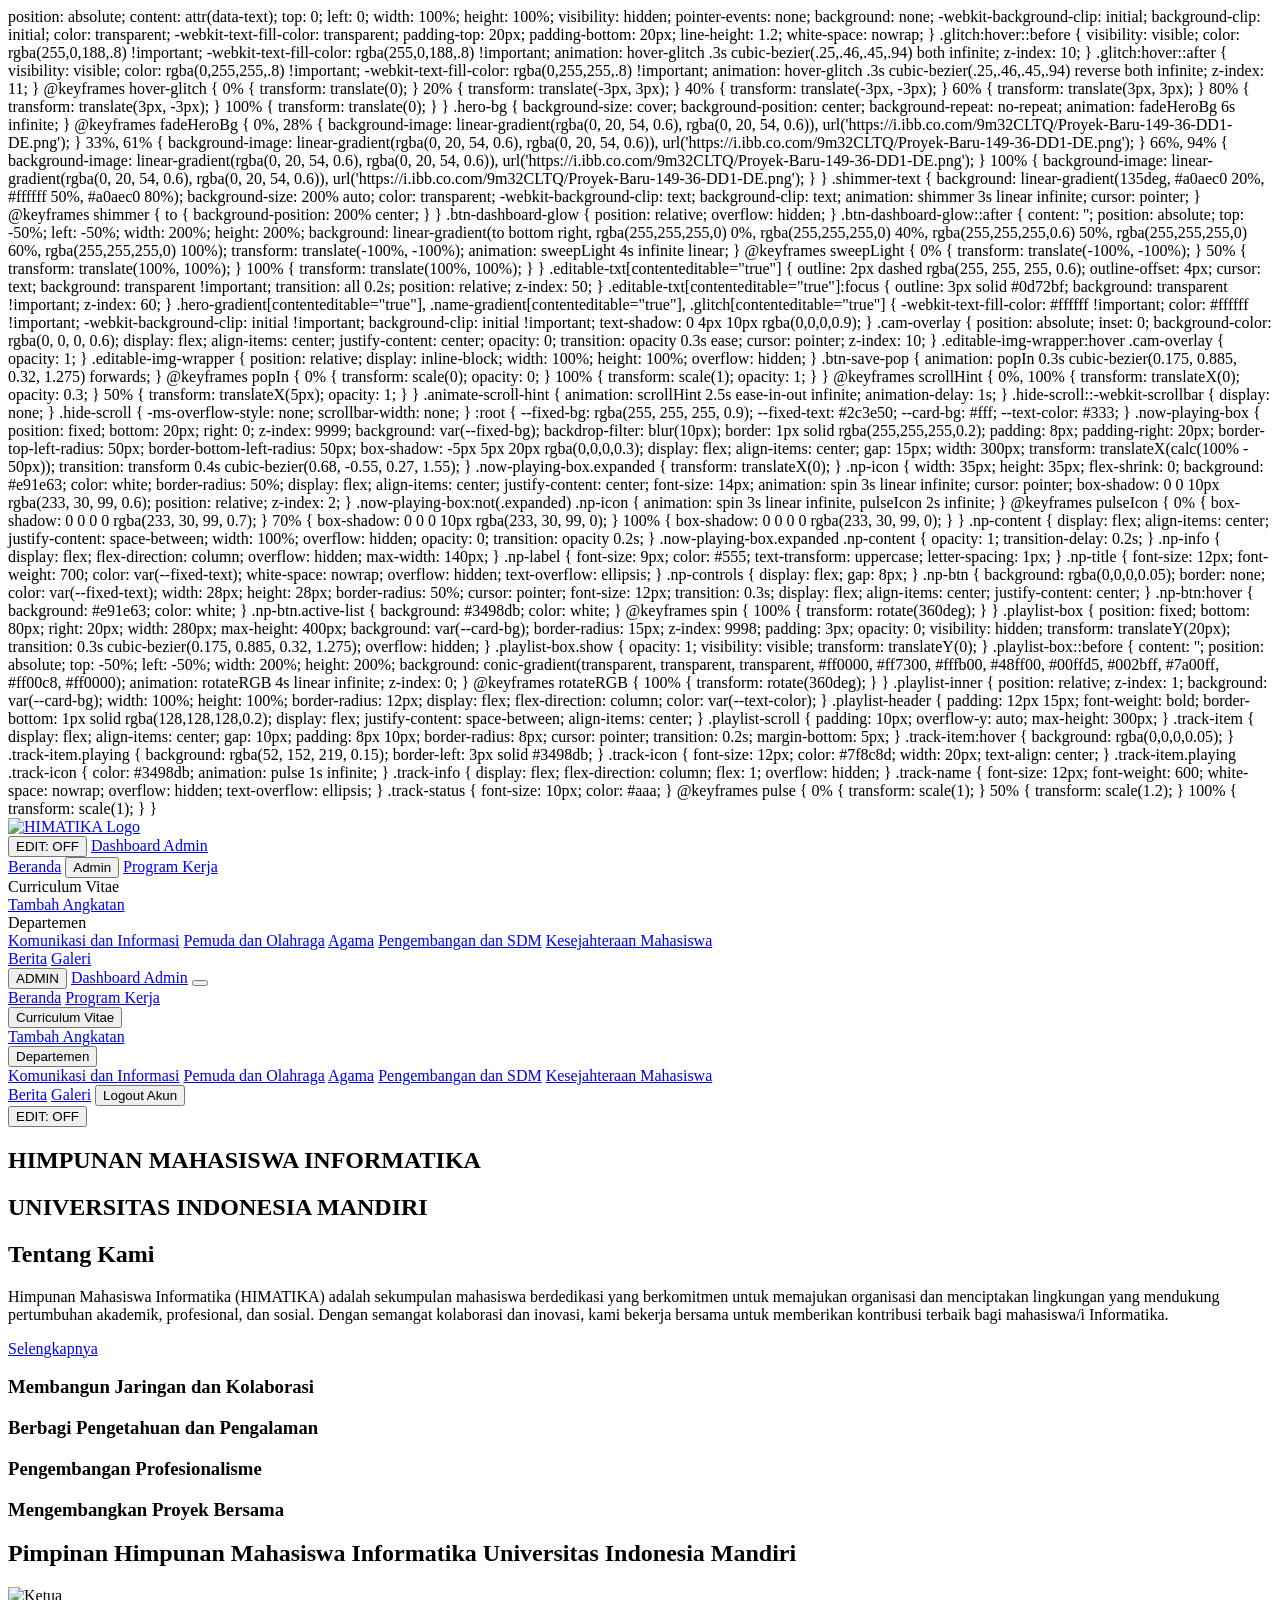
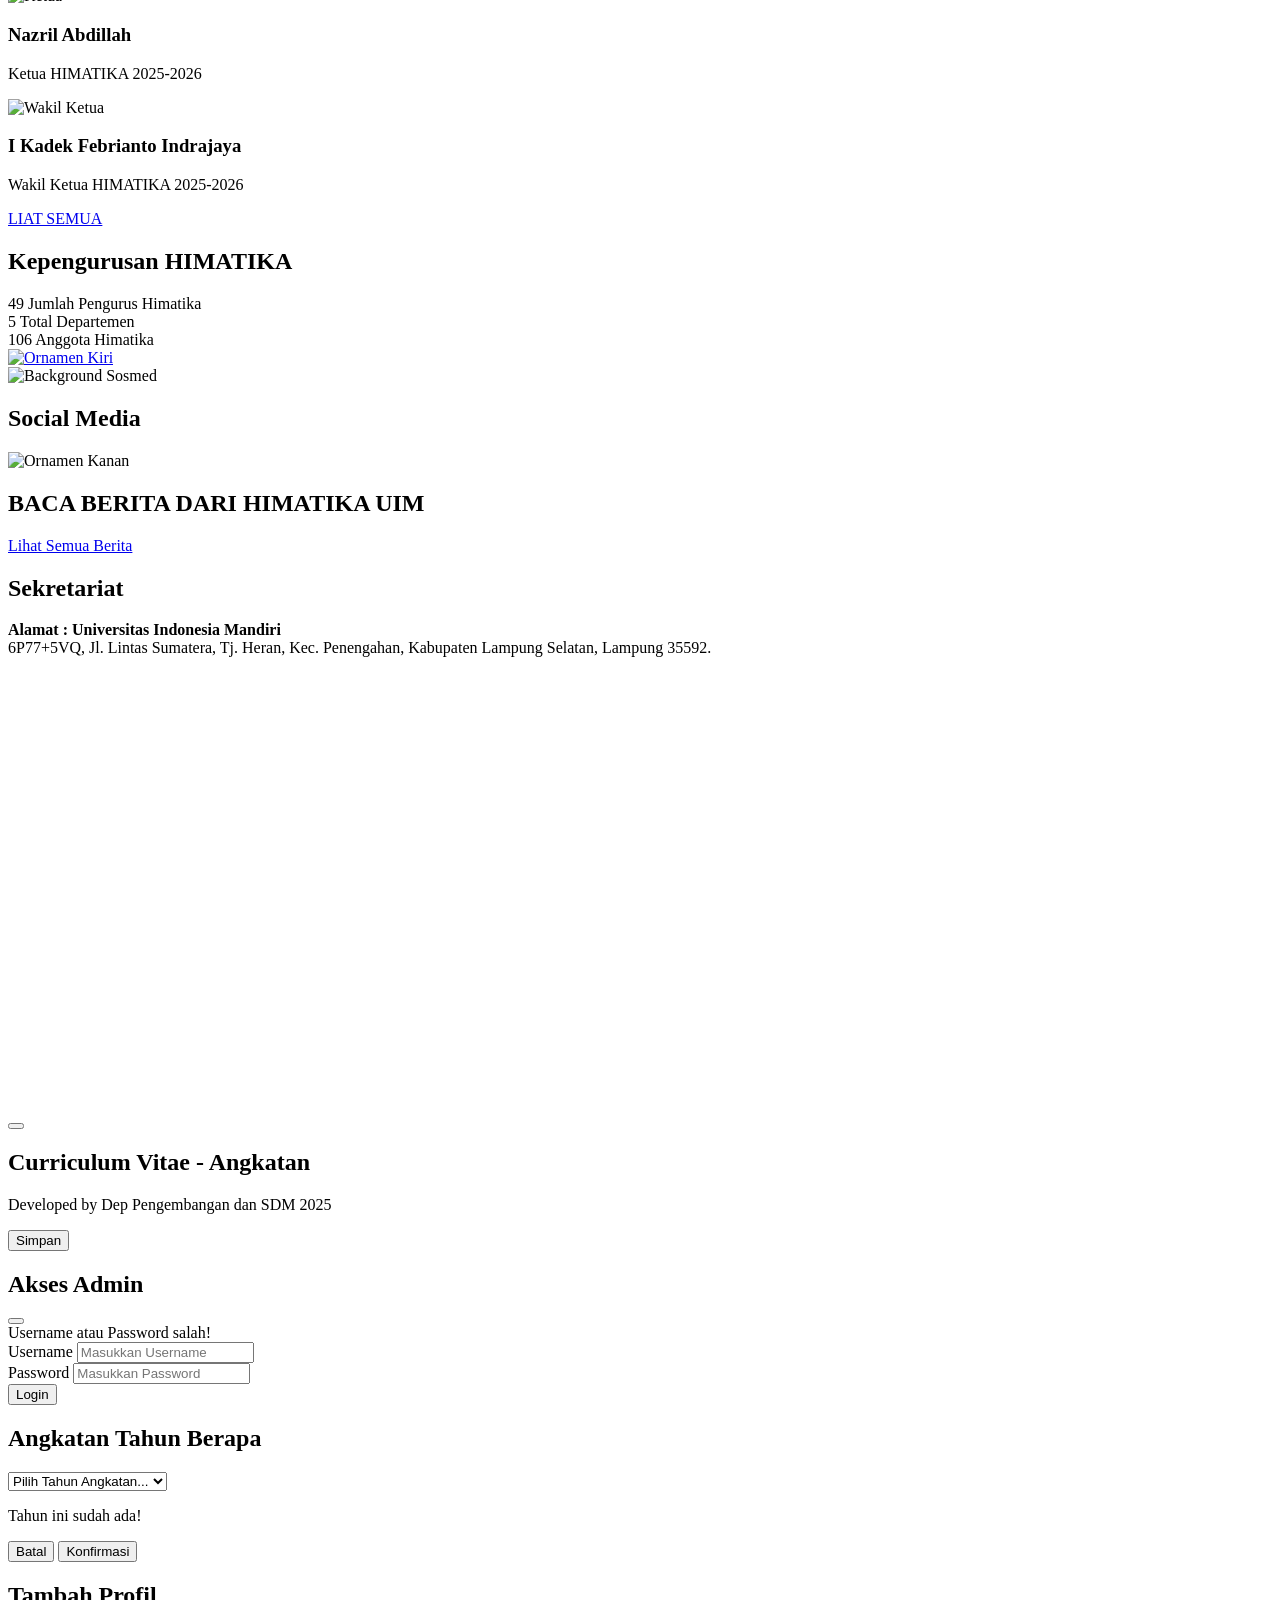
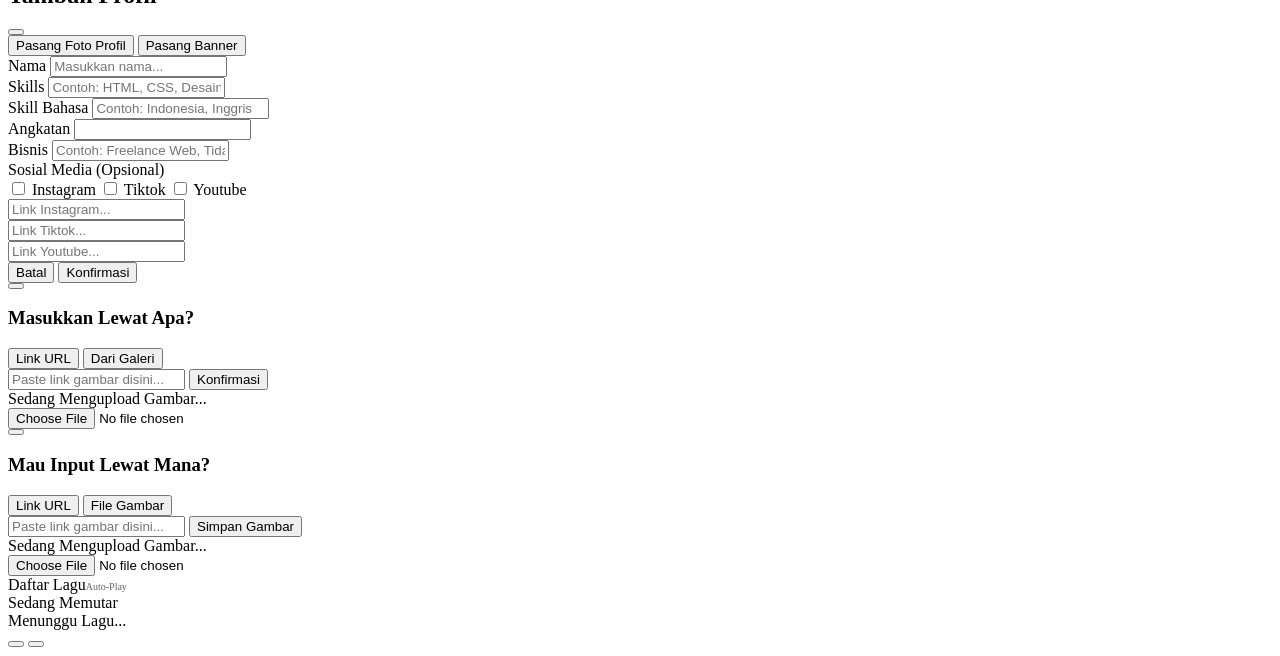
==== commit 5b2c20b8: "9" ====
--- a/index.html
+++ b/index.html
@@ -1,72 +1,4 @@
-<!DOCTYPE html>
-<html lang="id">
-<head>
-    <meta charset="UTF-8">
-    <meta name="viewport" content="width=device-width, initial-scale=1.0">
-    <title>HIMATIKA - Universitas Indonesia Mandiri</title>
-    
-    <link href="https://fonts.googleapis.com/css2?family=Raleway:wght@700&family=Roboto:wght@300;400;500;700&display=swap" rel="stylesheet">
-    <link rel="stylesheet" href="https://cdnjs.cloudflare.com/ajax/libs/font-awesome/5.15.3/css/all.min.css">
-    <script src="https://cdn.tailwindcss.com"></script>
-	
-	<script src="https://www.gstatic.com/firebasejs/10.9.0/firebase-app-compat.js"></script>
-    <script src="https://www.gstatic.com/firebasejs/10.9.0/firebase-database-compat.js"></script>
-    <script src="https://www.gstatic.com/firebasejs/10.9.0/firebase-analytics-compat.js"></script>
-
-    <script>
-        tailwind.config = {
-            theme: {
-                extend: {
-                    colors: {
-                        himasiBlue: '#0d72bf',
-                        himasiDark: '#363537',
-                        textDark: '#444444'
-                    },
-                    fontFamily: {
-                        sans: ['Roboto', 'sans-serif'],
-                        heading: ['Raleway', 'sans-serif']
-                    }
-                }
-            }
-        }
-    </script>
-
-    <style>
-        @font-face {
-            font-family: 'Grames';
-            src: url('GRAMES.ttf') format('truetype'),
-                 url('GRAMES.ttp') format('truetype'); 
-            font-weight: bold;
-            font-style: normal;
-        }
-        .font-grames { font-family: 'Grames', sans-serif; letter-spacing: 2px; }
-
-        .hero-text-wrapper {
-            filter: drop-shadow(0 4px 6px rgba(0, 0, 0, 0.5)); display: flex; flex-direction: column;
-            align-items: center; justify-content: center; width: 100%;
-        }
-
-        .hero-gradient {
-            background: linear-gradient(135deg, #ffffff 35%, #1B427B 50%, #ffffff 65%);
-            background-size: 300% 300%; background-attachment: fixed; -webkit-background-clip: text;
-            background-clip: text; color: transparent !important; -webkit-text-fill-color: transparent;
-            animation: flowHero 8s linear infinite; padding-top: 20px; padding-bottom: 20px;
-            line-height: 1.2; display: inline-block;
-        }
-
-        @keyframes flowHero { 0% { background-position: 100% 100%; } 75% { background-position: 0% 0%; } 100% { background-position: 0% 0%; } }
-
-        .name-gradient {
-            background: linear-gradient(135deg, #DAA520 15%, #ADD8E6 50%, #DAA520 85%);
-            background-size: 200% 200%; -webkit-background-clip: text; background-clip: text;
-            color: transparent !important; -webkit-text-fill-color: transparent;
-            animation: flowName 4s ease-in-out infinite; animation-delay: 0.5s;
-        }
-        @keyframes flowName { 0% { background-position: 0% 0%; } 50% { background-position: 100% 100%; } 100% { background-position: 0% 0%; } }
-
-        .glitch { position: relative; cursor: pointer; z-index: 2; }
-        .glitch:hover { background: transparent !important; -webkit-text-fill-color: transparent !important; color: transparent !important; }
-        .glitch::before, .glitch::after {
+
             position: absolute; content: attr(data-text); top: 0; left: 0; width: 100%; height: 100%;
             visibility: hidden; pointer-events: none; background: none; -webkit-background-clip: initial; background-clip: initial;
             color: transparent; -webkit-text-fill-color: transparent; padding-top: 20px; padding-bottom: 20px; line-height: 1.2; white-space: nowrap;
@@ -78,8 +10,8 @@
         .hero-bg { background-size: cover; background-position: center; background-repeat: no-repeat; animation: fadeHeroBg 6s infinite; }
         @keyframes fadeHeroBg { 
             0%, 28% { background-image: linear-gradient(rgba(0, 20, 54, 0.6), rgba(0, 20, 54, 0.6)), url('https://i.ibb.co.com/9m32CLTQ/Proyek-Baru-149-36-DD1-DE.png'); } 
-            33%, 61% { background-image: linear-gradient(rgba(0, 20, 54, 0.6), rgba(0, 20, 54, 0.6)), url('https://i.ibb.co.com/6cQF2QgN/Proyek-Baru-149-D362-AFA.png'); } 
-            66%, 94% { background-image: linear-gradient(rgba(0, 20, 54, 0.6), rgba(0, 20, 54, 0.6)), url('https://i.ibb.co.com/BKLTRh7P/Proyek-Baru-149-2-AF93-C7.png'); } 
+            33%, 61% { background-image: linear-gradient(rgba(0, 20, 54, 0.6), rgba(0, 20, 54, 0.6)), url('https://i.ibb.co.com/9m32CLTQ/Proyek-Baru-149-36-DD1-DE.png'); } 
+            66%, 94% { background-image: linear-gradient(rgba(0, 20, 54, 0.6), rgba(0, 20, 54, 0.6)), url('https://i.ibb.co.com/9m32CLTQ/Proyek-Baru-149-36-DD1-DE.png'); } 
             100% { background-image: linear-gradient(rgba(0, 20, 54, 0.6), rgba(0, 20, 54, 0.6)), url('https://i.ibb.co.com/9m32CLTQ/Proyek-Baru-149-36-DD1-DE.png'); } 
         }
 
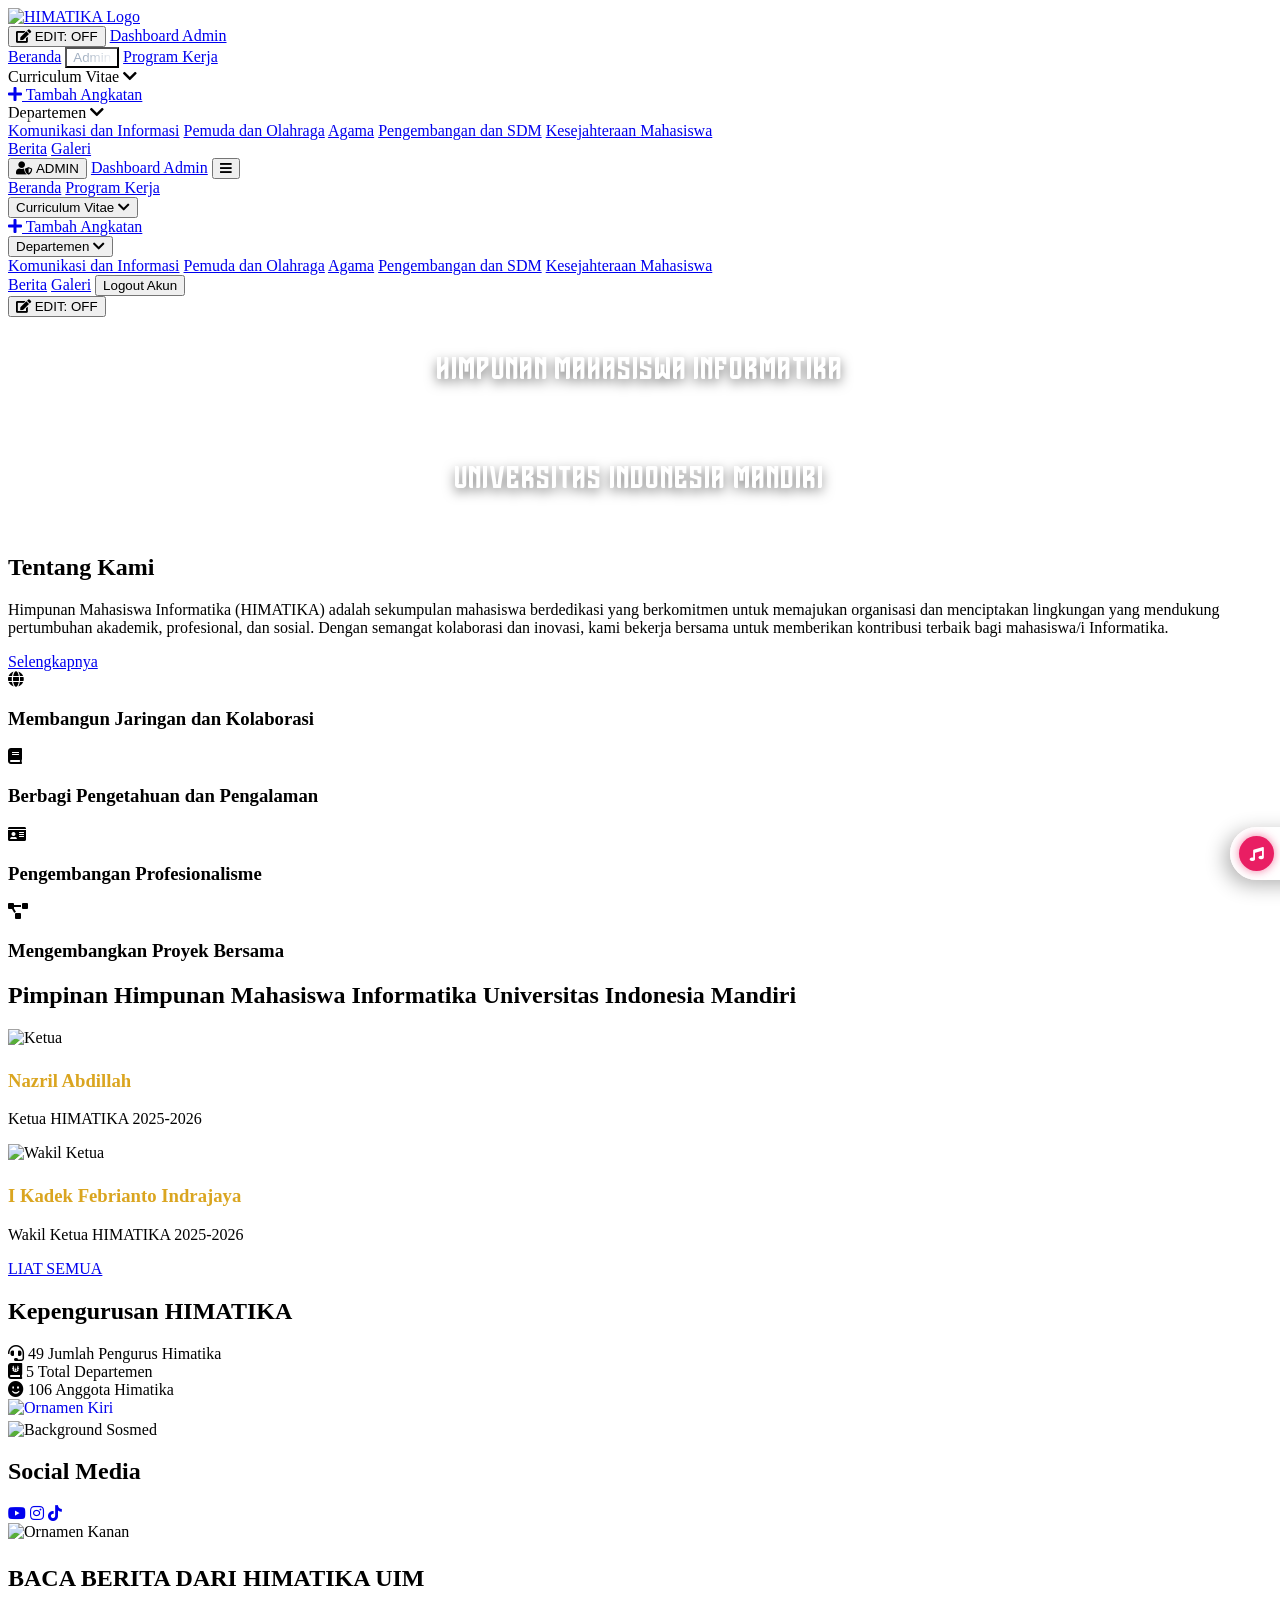
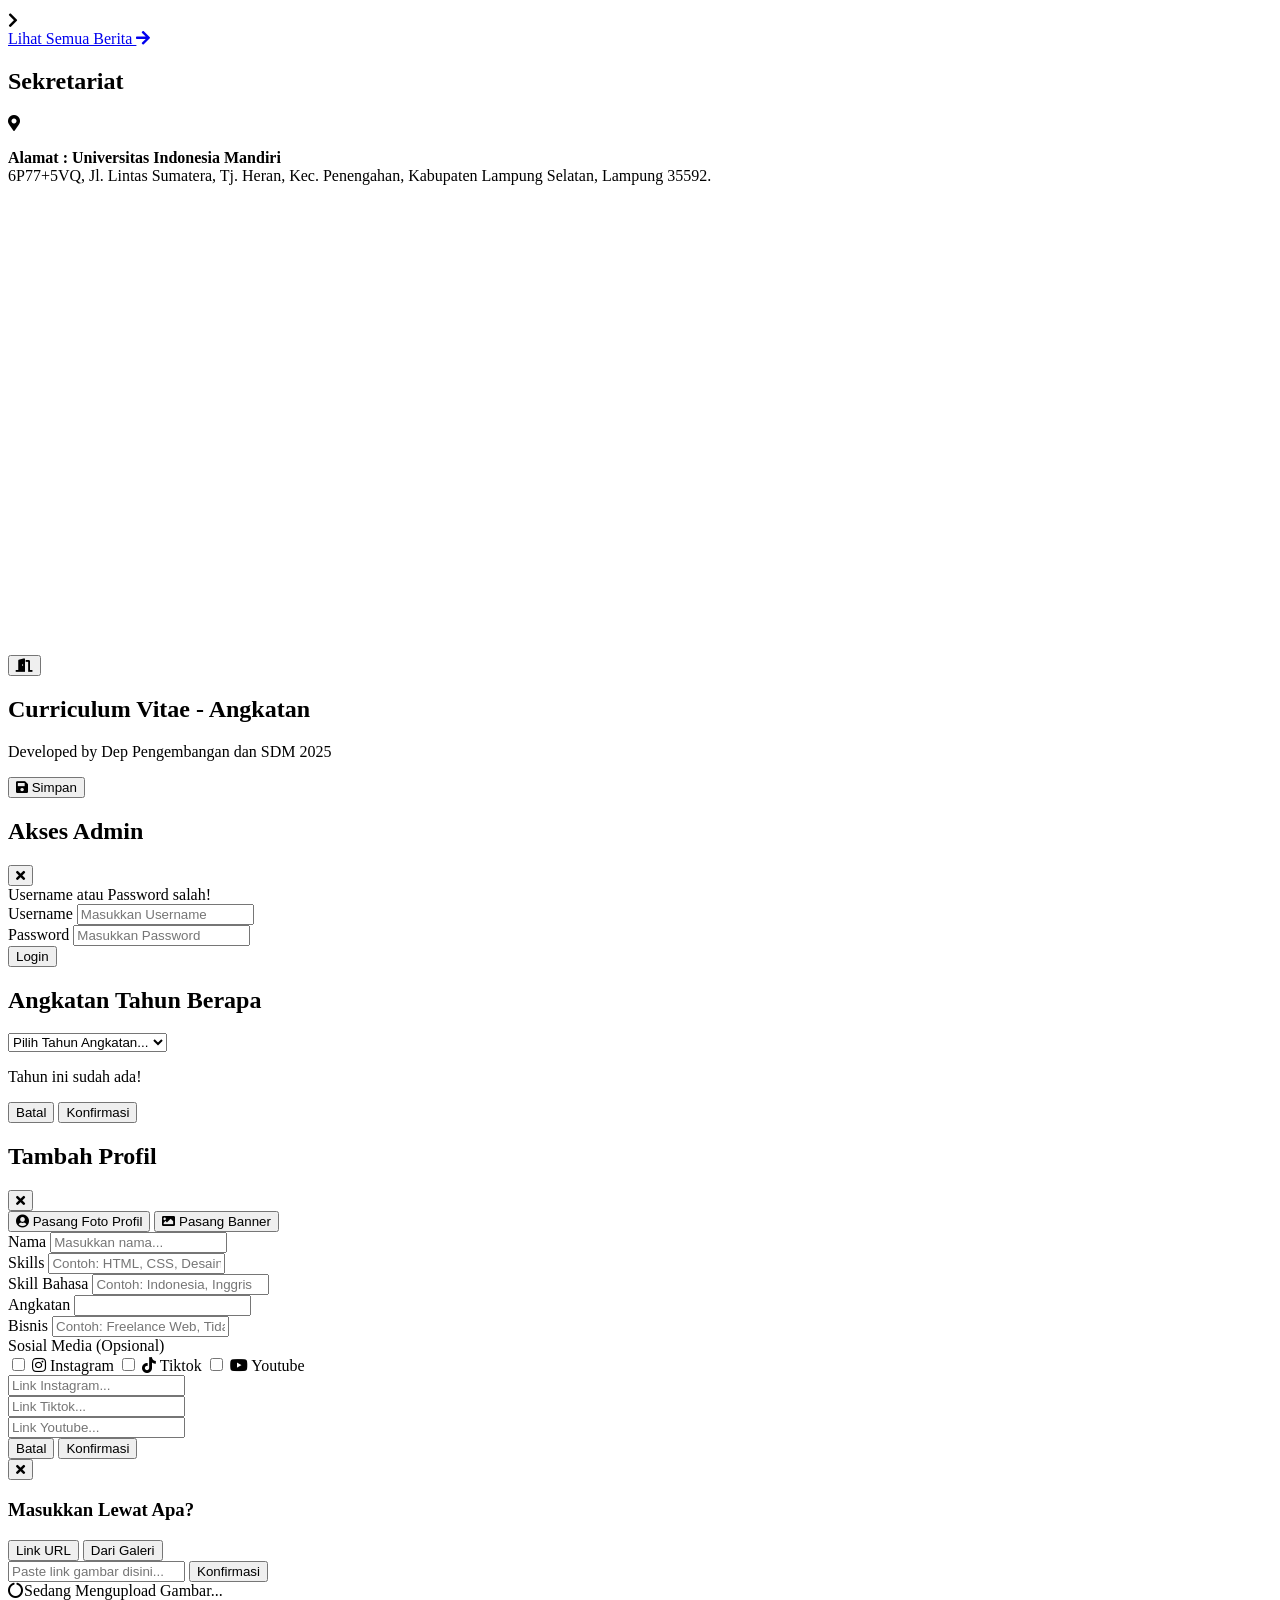
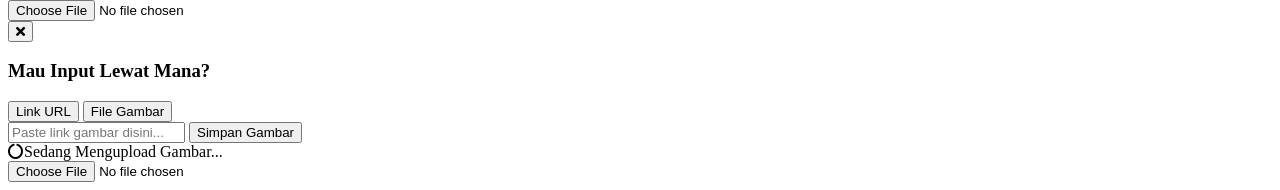
==== commit 6dd910ad: "9" ====
--- a/index.html
+++ b/index.html
@@ -1,4 +1,87 @@
-
+<!DOCTYPE html>
+<html lang="id">
+<head>
+    <meta charset="UTF-8">
+    <meta name="viewport" content="width=device-width, initial-scale=1.0">
+    
+    <!-- ================= SEO & META TAGS ================= -->
+    <title>HIMATIKA - Universitas Indonesia Mandiri</title>
+    <meta name="description" content="Website Resmi Himpunan Mahasiswa Informatika (HIMATIKA) Universitas Indonesia Mandiri (UIM).">
+    <meta name="keywords" content="Himatika, Himatika UIM, himatika uim, HIMATIKA UIM, Himatika Universitas Indonesia Mandiri, Universitas Indonesia Mandiri, UIM">
+    
+    <!-- Open Graph (Tautan Judul & Nama Situs untuk Sosmed/Pencarian) -->
+    <meta property="og:title" content="HIMATIKA - Universitas Indonesia Mandiri">
+    <meta property="og:site_name" content="HIMATIKA UIM">
+    <meta property="og:image" content="https://i.ibb.co/MkNRxfFG/Proyek-Baru-288-F09-EFA8.png">
+    <meta property="og:type" content="website">
+
+    <!-- Web Icon (Favicon) -->
+    <link rel="icon" href="https://i.ibb.co/MkNRxfFG/Proyek-Baru-288-F09-EFA8.png" type="image/png">
+    <link rel="apple-touch-icon" href="https://i.ibb.co/MkNRxfFG/Proyek-Baru-288-F09-EFA8.png">
+    <!-- =================================================== -->
+    
+    <link href="https://fonts.googleapis.com/css2?family=Raleway:wght@700&family=Roboto:wght@300;400;500;700&display=swap" rel="stylesheet">
+    <link rel="stylesheet" href="https://cdnjs.cloudflare.com/ajax/libs/font-awesome/5.15.3/css/all.min.css">
+    <script src="https://cdn.tailwindcss.com"></script>
+	
+	<script src="https://www.gstatic.com/firebasejs/10.9.0/firebase-app-compat.js"></script>
+    <script src="https://www.gstatic.com/firebasejs/10.9.0/firebase-database-compat.js"></script>
+    <script src="https://www.gstatic.com/firebasejs/10.9.0/firebase-analytics-compat.js"></script>
+
+    <script>
+        tailwind.config = {
+            theme: {
+                extend: {
+                    colors: {
+                        himasiBlue: '#0d72bf',
+                        himasiDark: '#363537',
+                        textDark: '#444444'
+                    },
+                    fontFamily: {
+                        sans: ['Roboto', 'sans-serif'],
+                        heading: ['Raleway', 'sans-serif']
+                    }
+                }
+            }
+        }
+    </script>
+
+    <style>
+        @font-face {
+            font-family: 'Grames';
+            src: url('GRAMES.ttf') format('truetype'),
+                 url('GRAMES.ttp') format('truetype'); 
+            font-weight: bold;
+            font-style: normal;
+        }
+        .font-grames { font-family: 'Grames', sans-serif; letter-spacing: 2px; }
+
+        .hero-text-wrapper {
+            filter: drop-shadow(0 4px 6px rgba(0, 0, 0, 0.5)); display: flex; flex-direction: column;
+            align-items: center; justify-content: center; width: 100%;
+        }
+
+        .hero-gradient {
+            background: linear-gradient(135deg, #ffffff 35%, #1B427B 50%, #ffffff 65%);
+            background-size: 300% 300%; background-attachment: fixed; -webkit-background-clip: text;
+            background-clip: text; color: transparent !important; -webkit-text-fill-color: transparent;
+            animation: flowHero 8s linear infinite; padding-top: 20px; padding-bottom: 20px;
+            line-height: 1.2; display: inline-block;
+        }
+
+        @keyframes flowHero { 0% { background-position: 100% 100%; } 75% { background-position: 0% 0%; } 100% { background-position: 0% 0%; } }
+
+        .name-gradient {
+            background: linear-gradient(135deg, #DAA520 15%, #ADD8E6 50%, #DAA520 85%);
+            background-size: 200% 200%; -webkit-background-clip: text; background-clip: text;
+            color: transparent !important; -webkit-text-fill-color: transparent;
+            animation: flowName 4s ease-in-out infinite; animation-delay: 0.5s;
+        }
+        @keyframes flowName { 0% { background-position: 0% 0%; } 50% { background-position: 100% 100%; } 100% { background-position: 0% 0%; } }
+
+        .glitch { position: relative; cursor: pointer; z-index: 2; }
+        .glitch:hover { background: transparent !important; -webkit-text-fill-color: transparent !important; color: transparent !important; }
+        .glitch::before, .glitch::after {
             position: absolute; content: attr(data-text); top: 0; left: 0; width: 100%; height: 100%;
             visibility: hidden; pointer-events: none; background: none; -webkit-background-clip: initial; background-clip: initial;
             color: transparent; -webkit-text-fill-color: transparent; padding-top: 20px; padding-bottom: 20px; line-height: 1.2; white-space: nowrap;
@@ -10,8 +93,8 @@
         .hero-bg { background-size: cover; background-position: center; background-repeat: no-repeat; animation: fadeHeroBg 6s infinite; }
         @keyframes fadeHeroBg { 
             0%, 28% { background-image: linear-gradient(rgba(0, 20, 54, 0.6), rgba(0, 20, 54, 0.6)), url('https://i.ibb.co.com/9m32CLTQ/Proyek-Baru-149-36-DD1-DE.png'); } 
-            33%, 61% { background-image: linear-gradient(rgba(0, 20, 54, 0.6), rgba(0, 20, 54, 0.6)), url('https://i.ibb.co.com/9m32CLTQ/Proyek-Baru-149-36-DD1-DE.png'); } 
-            66%, 94% { background-image: linear-gradient(rgba(0, 20, 54, 0.6), rgba(0, 20, 54, 0.6)), url('https://i.ibb.co.com/9m32CLTQ/Proyek-Baru-149-36-DD1-DE.png'); } 
+            33%, 61% { background-image: linear-gradient(rgba(0, 20, 54, 0.6), rgba(0, 20, 54, 0.6)), url('https://i.ibb.co.com/6cQF2QgN/Proyek-Baru-149-D362-AFA.png'); } 
+            66%, 94% { background-image: linear-gradient(rgba(0, 20, 54, 0.6), rgba(0, 20, 54, 0.6)), url('https://i.ibb.co.com/BKLTRh7P/Proyek-Baru-149-2-AF93-C7.png'); } 
             100% { background-image: linear-gradient(rgba(0, 20, 54, 0.6), rgba(0, 20, 54, 0.6)), url('https://i.ibb.co.com/9m32CLTQ/Proyek-Baru-149-36-DD1-DE.png'); } 
         }
 
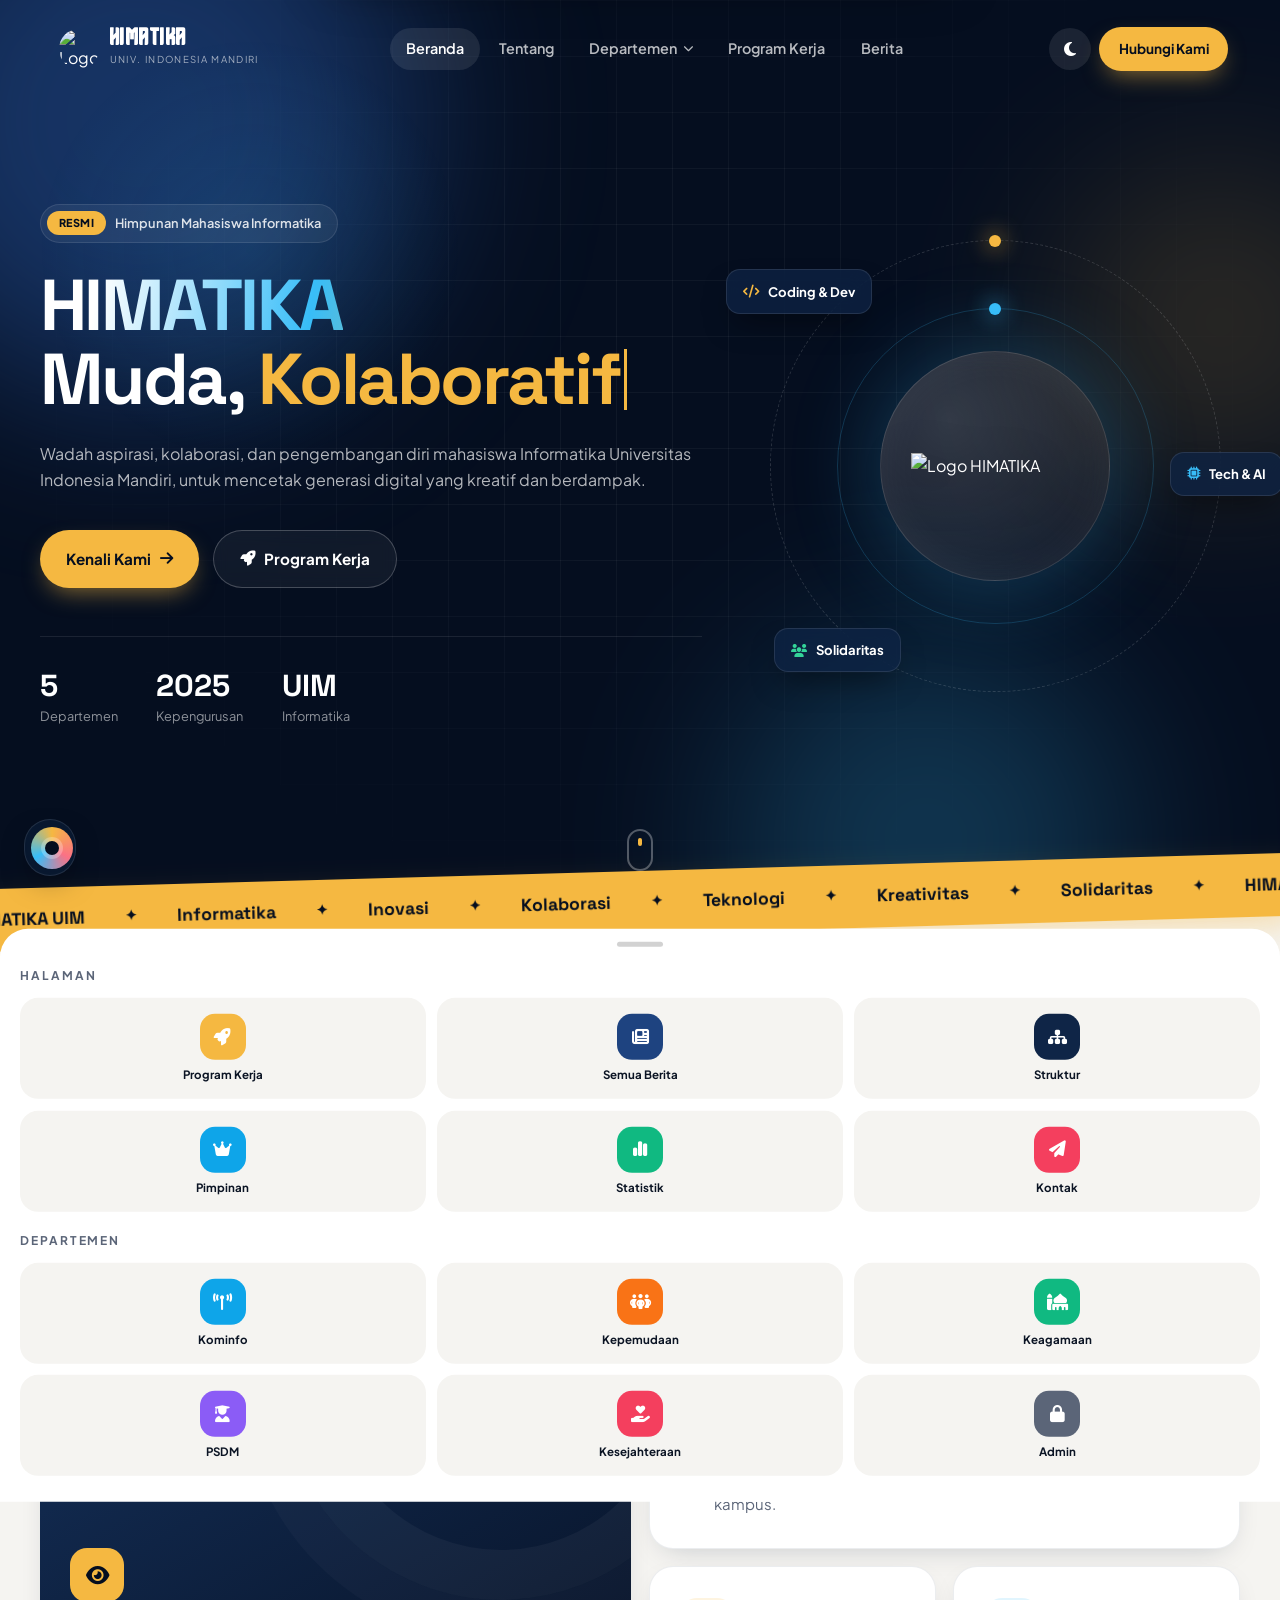
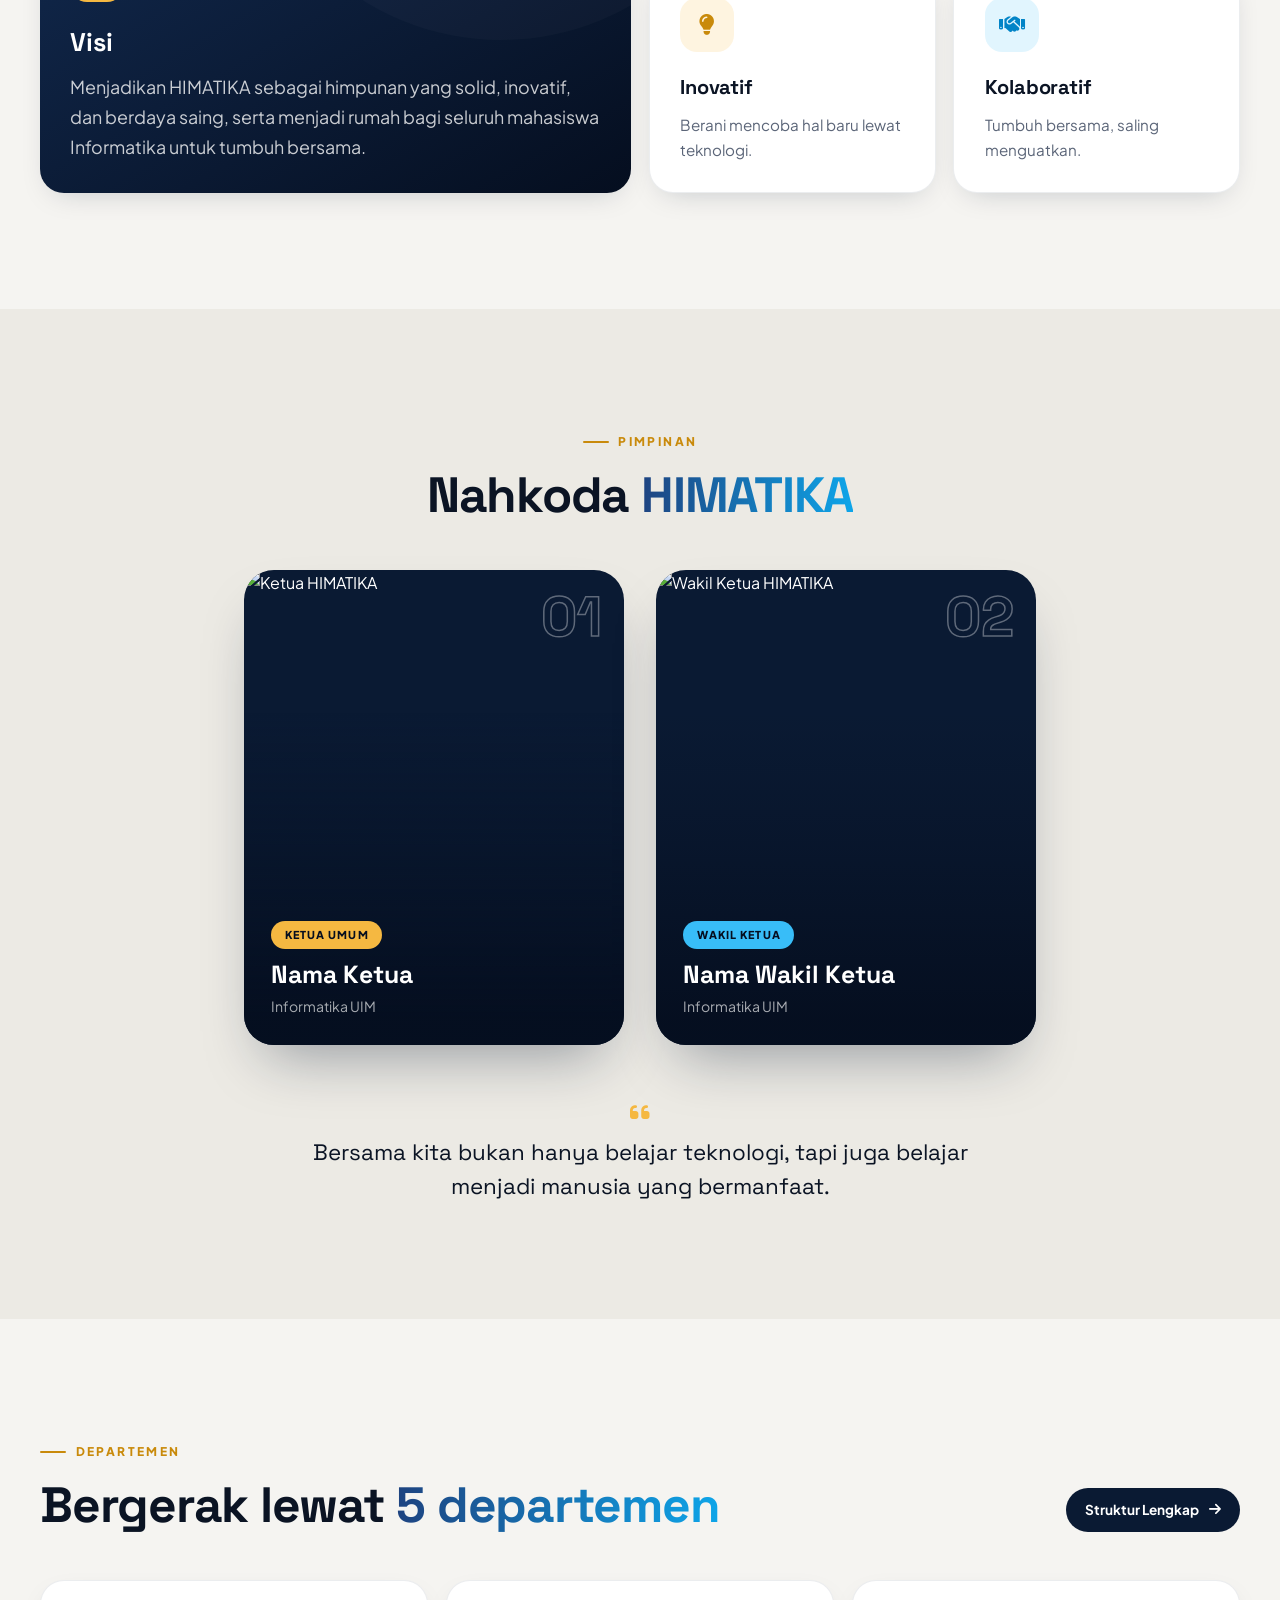
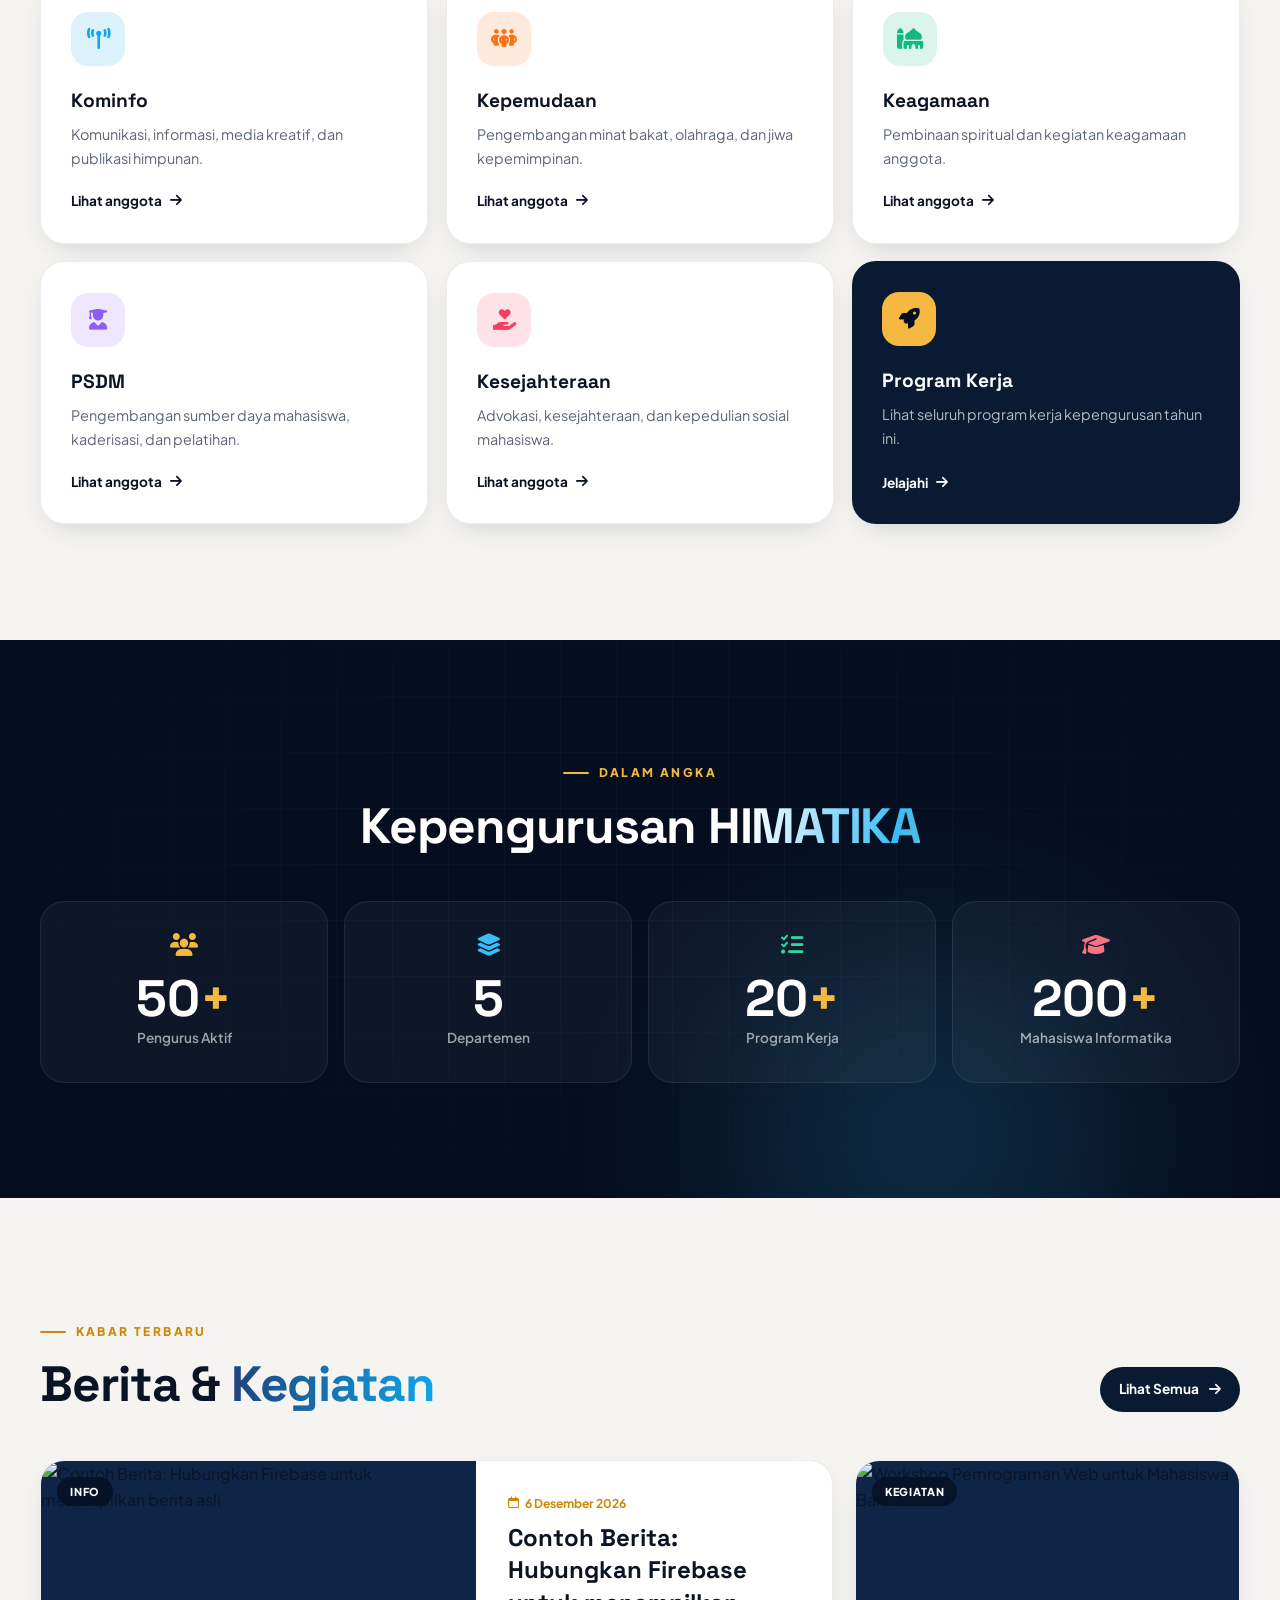
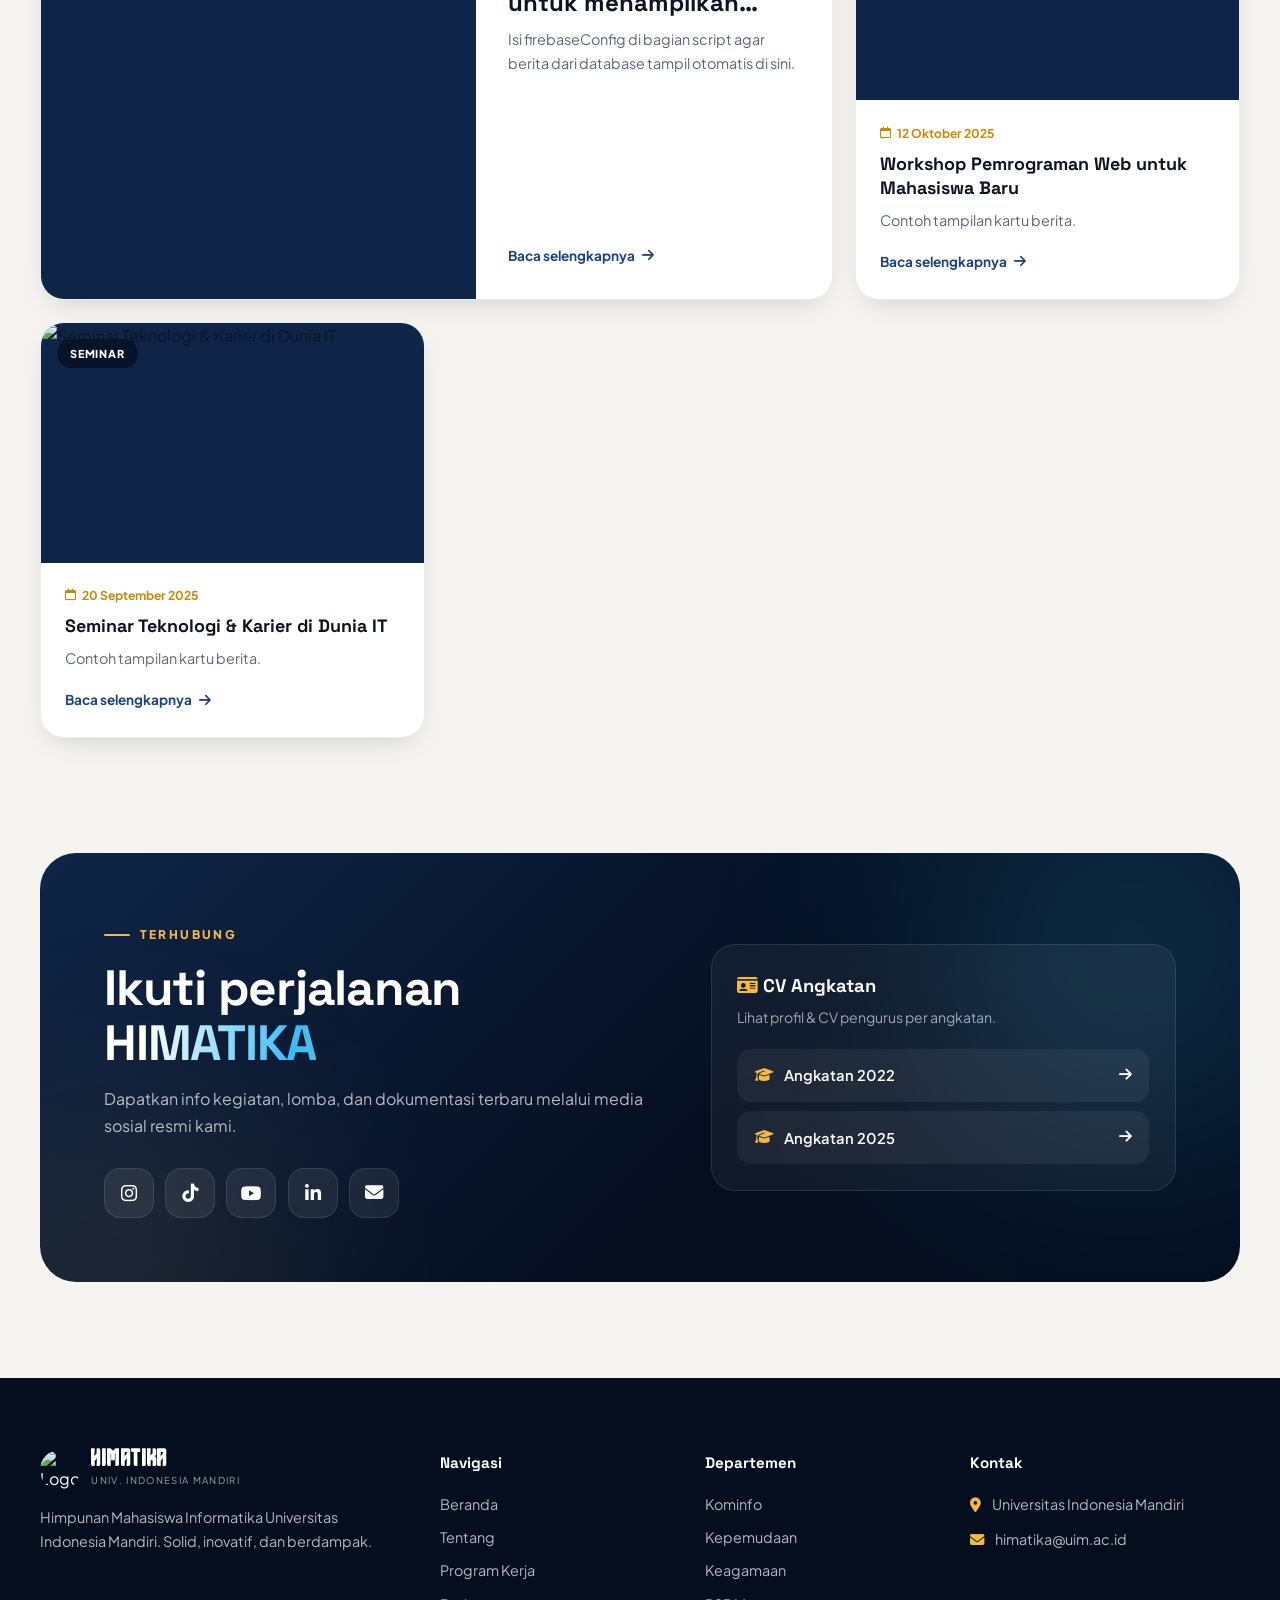
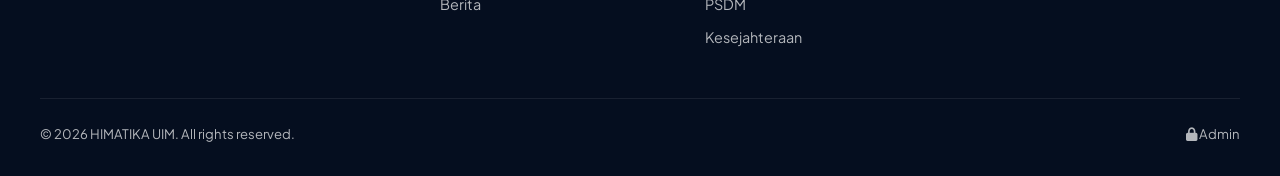
==== commit d7301442: "Update index.html" ====
--- a/index.html
+++ b/index.html
@@ -1,1290 +1,1055 @@
 <!DOCTYPE html>
 <html lang="id">
 <head>
-    <meta charset="UTF-8">
-    <meta name="viewport" content="width=device-width, initial-scale=1.0">
-    
-    <!-- ================= SEO & META TAGS ================= -->
-    <title>HIMATIKA - Universitas Indonesia Mandiri</title>
-    <meta name="description" content="Website Resmi Himpunan Mahasiswa Informatika (HIMATIKA) Universitas Indonesia Mandiri (UIM).">
-    <meta name="keywords" content="Himatika, Himatika UIM, himatika uim, HIMATIKA UIM, Himatika Universitas Indonesia Mandiri, Universitas Indonesia Mandiri, UIM">
-    
-    <!-- Open Graph (Tautan Judul & Nama Situs untuk Sosmed/Pencarian) -->
-    <meta property="og:title" content="HIMATIKA - Universitas Indonesia Mandiri">
-    <meta property="og:site_name" content="HIMATIKA UIM">
-    <meta property="og:image" content="https://i.ibb.co/MkNRxfFG/Proyek-Baru-288-F09-EFA8.png">
-    <meta property="og:type" content="website">
-
-    <!-- Web Icon (Favicon) -->
-    <link rel="icon" href="https://i.ibb.co/MkNRxfFG/Proyek-Baru-288-F09-EFA8.png" type="image/png">
-    <link rel="apple-touch-icon" href="https://i.ibb.co/MkNRxfFG/Proyek-Baru-288-F09-EFA8.png">
-    <!-- =================================================== -->
-    
-    <link href="https://fonts.googleapis.com/css2?family=Raleway:wght@700&family=Roboto:wght@300;400;500;700&display=swap" rel="stylesheet">
-    <link rel="stylesheet" href="https://cdnjs.cloudflare.com/ajax/libs/font-awesome/5.15.3/css/all.min.css">
-    <script src="https://cdn.tailwindcss.com"></script>
-	
-	<script src="https://www.gstatic.com/firebasejs/10.9.0/firebase-app-compat.js"></script>
-    <script src="https://www.gstatic.com/firebasejs/10.9.0/firebase-database-compat.js"></script>
-    <script src="https://www.gstatic.com/firebasejs/10.9.0/firebase-analytics-compat.js"></script>
-
-    <script>
-        tailwind.config = {
-            theme: {
-                extend: {
-                    colors: {
-                        himasiBlue: '#0d72bf',
-                        himasiDark: '#363537',
-                        textDark: '#444444'
-                    },
-                    fontFamily: {
-                        sans: ['Roboto', 'sans-serif'],
-                        heading: ['Raleway', 'sans-serif']
-                    }
-                }
-            }
-        }
-    </script>
-
-    <style>
-        @font-face {
-            font-family: 'Grames';
-            src: url('GRAMES.ttf') format('truetype'),
-                 url('GRAMES.ttp') format('truetype'); 
-            font-weight: bold;
-            font-style: normal;
-        }
-        .font-grames { font-family: 'Grames', sans-serif; letter-spacing: 2px; }
-
-        .hero-text-wrapper {
-            filter: drop-shadow(0 4px 6px rgba(0, 0, 0, 0.5)); display: flex; flex-direction: column;
-            align-items: center; justify-content: center; width: 100%;
-        }
-
-        .hero-gradient {
-            background: linear-gradient(135deg, #ffffff 35%, #1B427B 50%, #ffffff 65%);
-            background-size: 300% 300%; background-attachment: fixed; -webkit-background-clip: text;
-            background-clip: text; color: transparent !important; -webkit-text-fill-color: transparent;
-            animation: flowHero 8s linear infinite; padding-top: 20px; padding-bottom: 20px;
-            line-height: 1.2; display: inline-block;
-        }
-
-        @keyframes flowHero { 0% { background-position: 100% 100%; } 75% { background-position: 0% 0%; } 100% { background-position: 0% 0%; } }
-
-        .name-gradient {
-            background: linear-gradient(135deg, #DAA520 15%, #ADD8E6 50%, #DAA520 85%);
-            background-size: 200% 200%; -webkit-background-clip: text; background-clip: text;
-            color: transparent !important; -webkit-text-fill-color: transparent;
-            animation: flowName 4s ease-in-out infinite; animation-delay: 0.5s;
-        }
-        @keyframes flowName { 0% { background-position: 0% 0%; } 50% { background-position: 100% 100%; } 100% { background-position: 0% 0%; } }
-
-        .glitch { position: relative; cursor: pointer; z-index: 2; }
-        .glitch:hover { background: transparent !important; -webkit-text-fill-color: transparent !important; color: transparent !important; }
-        .glitch::before, .glitch::after {
-            position: absolute; content: attr(data-text); top: 0; left: 0; width: 100%; height: 100%;
-            visibility: hidden; pointer-events: none; background: none; -webkit-background-clip: initial; background-clip: initial;
-            color: transparent; -webkit-text-fill-color: transparent; padding-top: 20px; padding-bottom: 20px; line-height: 1.2; white-space: nowrap;
-        }
-        .glitch:hover::before { visibility: visible; color: rgba(255,0,188,.8) !important; -webkit-text-fill-color: rgba(255,0,188,.8) !important; animation: hover-glitch .3s cubic-bezier(.25,.46,.45,.94) both infinite; z-index: 10; }
-        .glitch:hover::after { visibility: visible; color: rgba(0,255,255,.8) !important; -webkit-text-fill-color: rgba(0,255,255,.8) !important; animation: hover-glitch .3s cubic-bezier(.25,.46,.45,.94) reverse both infinite; z-index: 11; }
-        @keyframes hover-glitch { 0% { transform: translate(0); } 20% { transform: translate(-3px, 3px); } 40% { transform: translate(-3px, -3px); } 60% { transform: translate(3px, 3px); } 80% { transform: translate(3px, -3px); } 100% { transform: translate(0); } }
-
-        .hero-bg { background-size: cover; background-position: center; background-repeat: no-repeat; animation: fadeHeroBg 6s infinite; }
-        @keyframes fadeHeroBg { 
-            0%, 28% { background-image: linear-gradient(rgba(0, 20, 54, 0.6), rgba(0, 20, 54, 0.6)), url('https://i.ibb.co.com/9m32CLTQ/Proyek-Baru-149-36-DD1-DE.png'); } 
-            33%, 61% { background-image: linear-gradient(rgba(0, 20, 54, 0.6), rgba(0, 20, 54, 0.6)), url('https://i.ibb.co.com/6cQF2QgN/Proyek-Baru-149-D362-AFA.png'); } 
-            66%, 94% { background-image: linear-gradient(rgba(0, 20, 54, 0.6), rgba(0, 20, 54, 0.6)), url('https://i.ibb.co.com/BKLTRh7P/Proyek-Baru-149-2-AF93-C7.png'); } 
-            100% { background-image: linear-gradient(rgba(0, 20, 54, 0.6), rgba(0, 20, 54, 0.6)), url('https://i.ibb.co.com/9m32CLTQ/Proyek-Baru-149-36-DD1-DE.png'); } 
-        }
-
-        .shimmer-text { background: linear-gradient(135deg, #a0aec0 20%, #ffffff 50%, #a0aec0 80%); background-size: 200% auto; color: transparent; -webkit-background-clip: text; background-clip: text; animation: shimmer 3s linear infinite; cursor: pointer; }
-        @keyframes shimmer { to { background-position: 200% center; } }
-
-        .btn-dashboard-glow { position: relative; overflow: hidden; }
-        .btn-dashboard-glow::after {
-            content: ''; position: absolute; top: -50%; left: -50%; width: 200%; height: 200%;
-            background: linear-gradient(to bottom right, rgba(255,255,255,0) 0%, rgba(255,255,255,0) 40%, rgba(255,255,255,0.6) 50%, rgba(255,255,255,0) 60%, rgba(255,255,255,0) 100%);
-            transform: translate(-100%, -100%); animation: sweepLight 4s infinite linear;
-        }
-        @keyframes sweepLight { 0% { transform: translate(-100%, -100%); } 50% { transform: translate(100%, 100%); } 100% { transform: translate(100%, 100%); } }
-
-        .editable-txt[contenteditable="true"] { outline: 2px dashed rgba(255, 255, 255, 0.6); outline-offset: 4px; cursor: text; background: transparent !important; transition: all 0.2s; position: relative; z-index: 50; }
-        .editable-txt[contenteditable="true"]:focus { outline: 3px solid #0d72bf; background: transparent !important; z-index: 60; }
-        .hero-gradient[contenteditable="true"], .name-gradient[contenteditable="true"], .glitch[contenteditable="true"] {
-            -webkit-text-fill-color: #ffffff !important; color: #ffffff !important; -webkit-background-clip: initial !important; background-clip: initial !important; text-shadow: 0 4px 10px rgba(0,0,0,0.9);
-        }
-
-        .cam-overlay { position: absolute; inset: 0; background-color: rgba(0, 0, 0, 0.6); display: flex; align-items: center; justify-content: center; opacity: 0; transition: opacity 0.3s ease; cursor: pointer; z-index: 10; }
-        .editable-img-wrapper:hover .cam-overlay { opacity: 1; }
-        .editable-img-wrapper { position: relative; display: inline-block; width: 100%; height: 100%; overflow: hidden; }
-        .btn-save-pop { animation: popIn 0.3s cubic-bezier(0.175, 0.885, 0.32, 1.275) forwards; }
-        @keyframes popIn { 0% { transform: scale(0); opacity: 0; } 100% { transform: scale(1); opacity: 1; } }
-
-        @keyframes scrollHint { 0%, 100% { transform: translateX(0); opacity: 0.3; } 50% { transform: translateX(5px); opacity: 1; } }
-        .animate-scroll-hint { animation: scrollHint 2.5s ease-in-out infinite; animation-delay: 1s; }
-        .hide-scroll::-webkit-scrollbar { display: none; }
-        .hide-scroll { -ms-overflow-style: none; scrollbar-width: none; }
-
-        :root { --fixed-bg: rgba(255, 255, 255, 0.9); --fixed-text: #2c3e50; --card-bg: #fff; --text-color: #333; }
-        .now-playing-box { position: fixed; bottom: 20px; right: 0; z-index: 9999; background: var(--fixed-bg); backdrop-filter: blur(10px); border: 1px solid rgba(255,255,255,0.2); padding: 8px; padding-right: 20px; border-top-left-radius: 50px; border-bottom-left-radius: 50px; box-shadow: -5px 5px 20px rgba(0,0,0,0.3); display: flex; align-items: center; gap: 15px; width: 300px; transform: translateX(calc(100% - 50px)); transition: transform 0.4s cubic-bezier(0.68, -0.55, 0.27, 1.55); }
-        .now-playing-box.expanded { transform: translateX(0); }
-        .np-icon { width: 35px; height: 35px; flex-shrink: 0; background: #e91e63; color: white; border-radius: 50%; display: flex; align-items: center; justify-content: center; font-size: 14px; animation: spin 3s linear infinite; cursor: pointer; box-shadow: 0 0 10px rgba(233, 30, 99, 0.6); position: relative; z-index: 2; }
-        .now-playing-box:not(.expanded) .np-icon { animation: spin 3s linear infinite, pulseIcon 2s infinite; }
-        @keyframes pulseIcon { 0% { box-shadow: 0 0 0 0 rgba(233, 30, 99, 0.7); } 70% { box-shadow: 0 0 0 10px rgba(233, 30, 99, 0); } 100% { box-shadow: 0 0 0 0 rgba(233, 30, 99, 0); } }
-        .np-content { display: flex; align-items: center; justify-content: space-between; width: 100%; overflow: hidden; opacity: 0; transition: opacity 0.2s; }
-        .now-playing-box.expanded .np-content { opacity: 1; transition-delay: 0.2s; }
-        .np-info { display: flex; flex-direction: column; overflow: hidden; max-width: 140px; }
-        .np-label { font-size: 9px; color: #555; text-transform: uppercase; letter-spacing: 1px; }
-        .np-title { font-size: 12px; font-weight: 700; color: var(--fixed-text); white-space: nowrap; overflow: hidden; text-overflow: ellipsis; }
-        .np-controls { display: flex; gap: 8px; }
-        .np-btn { background: rgba(0,0,0,0.05); border: none; color: var(--fixed-text); width: 28px; height: 28px; border-radius: 50%; cursor: pointer; font-size: 12px; transition: 0.3s; display: flex; align-items: center; justify-content: center; }
-        .np-btn:hover { background: #e91e63; color: white; }
-        .np-btn.active-list { background: #3498db; color: white; }
-        @keyframes spin { 100% { transform: rotate(360deg); } }
-        .playlist-box { position: fixed; bottom: 80px; right: 20px; width: 280px; max-height: 400px; background: var(--card-bg); border-radius: 15px; z-index: 9998; padding: 3px; opacity: 0; visibility: hidden; transform: translateY(20px); transition: 0.3s cubic-bezier(0.175, 0.885, 0.32, 1.275); overflow: hidden; }
-        .playlist-box.show { opacity: 1; visibility: visible; transform: translateY(0); }
-        .playlist-box::before { content: ''; position: absolute; top: -50%; left: -50%; width: 200%; height: 200%; background: conic-gradient(transparent, transparent, transparent, #ff0000, #ff7300, #fffb00, #48ff00, #00ffd5, #002bff, #7a00ff, #ff00c8, #ff0000); animation: rotateRGB 4s linear infinite; z-index: 0; }
-        @keyframes rotateRGB { 100% { transform: rotate(360deg); } }
-        .playlist-inner { position: relative; z-index: 1; background: var(--card-bg); width: 100%; height: 100%; border-radius: 12px; display: flex; flex-direction: column; color: var(--text-color); }
-        .playlist-header { padding: 12px 15px; font-weight: bold; border-bottom: 1px solid rgba(128,128,128,0.2); display: flex; justify-content: space-between; align-items: center; }
-        .playlist-scroll { padding: 10px; overflow-y: auto; max-height: 300px; }
-        .track-item { display: flex; align-items: center; gap: 10px; padding: 8px 10px; border-radius: 8px; cursor: pointer; transition: 0.2s; margin-bottom: 5px; }
-        .track-item:hover { background: rgba(0,0,0,0.05); }
-        .track-item.playing { background: rgba(52, 152, 219, 0.15); border-left: 3px solid #3498db; }
-        .track-icon { font-size: 12px; color: #7f8c8d; width: 20px; text-align: center; }
-        .track-item.playing .track-icon { color: #3498db; animation: pulse 1s infinite; }
-        .track-info { display: flex; flex-direction: column; flex: 1; overflow: hidden; }
-        .track-name { font-size: 12px; font-weight: 600; white-space: nowrap; overflow: hidden; text-overflow: ellipsis; }
-        .track-status { font-size: 10px; color: #aaa; }
-        @keyframes pulse { 0% { transform: scale(1); } 50% { transform: scale(1.2); } 100% { transform: scale(1); } }
-    </style>
+<meta charset="UTF-8">
+<meta name="viewport" content="width=device-width, initial-scale=1.0, viewport-fit=cover">
+<meta name="theme-color" content="#050E1F">
+
+<!-- ================= SEO & META ================= -->
+<title>HIMATIKA - Universitas Indonesia Mandiri</title>
+<meta name="description" content="Website Resmi Himpunan Mahasiswa Informatika (HIMATIKA) Universitas Indonesia Mandiri (UIM).">
+<meta name="keywords" content="Himatika, Himatika UIM, himatika uim, HIMATIKA UIM, Himatika Universitas Indonesia Mandiri, Universitas Indonesia Mandiri, UIM">
+<meta property="og:title" content="HIMATIKA - Universitas Indonesia Mandiri">
+<meta property="og:site_name" content="HIMATIKA UIM">
+<meta property="og:description" content="Website Resmi Himpunan Mahasiswa Informatika Universitas Indonesia Mandiri.">
+<meta property="og:image" content="https://i.ibb.co/MkNRxfFG/Proyek-Baru-288-F09-EFA8.png">
+<meta property="og:type" content="website">
+<link rel="icon" href="https://i.ibb.co/MkNRxfFG/Proyek-Baru-288-F09-EFA8.png" type="image/png">
+<link rel="apple-touch-icon" href="https://i.ibb.co/MkNRxfFG/Proyek-Baru-288-F09-EFA8.png">
+
+<!-- Terapkan tema sebelum render (mencegah kedipan) -->
+<script>
+  (function(){var t=localStorage.getItem('theme');if(t)document.documentElement.dataset.theme=t;})();
+</script>
+
+<link rel="preconnect" href="https://fonts.googleapis.com">
+<link rel="preconnect" href="https://fonts.gstatic.com" crossorigin>
+<link href="https://fonts.googleapis.com/css2?family=Plus+Jakarta+Sans:wght@300;400;500;600;700;800&family=Space+Grotesk:wght@500;600;700&display=swap" rel="stylesheet">
+<link rel="stylesheet" href="https://cdnjs.cloudflare.com/ajax/libs/font-awesome/6.5.1/css/all.min.css">
+
+<style>
+@font-face{font-family:'Grames';src:url('GRAMES.ttf') format('truetype');font-display:swap}
+
+/* ================= DESIGN TOKENS ================= */
+:root{
+  --navy-950:#050E1F; --navy-900:#0A1A33; --navy-800:#0F2547; --navy-700:#16335F; --navy-600:#1E4380;
+  --gold:#F5B841; --gold-2:#FFD47A; --cyan:#38BDF8; --mint:#34D399; --coral:#FB7185;
+  --bg:#F5F4F1; --bg-2:#ECEAE4; --surface:#FFFFFF; --text:#0B1424; --text-2:#5B6578;
+  --line:rgba(10,26,51,.08);
+  --radius:24px;
+  --shadow:0 10px 30px -14px rgba(10,26,51,.25);
+  --shadow-lg:0 30px 60px -22px rgba(10,26,51,.4);
+  --ease:cubic-bezier(.22,1,.36,1);
+}
+[data-theme="dark"]{
+  --bg:#07111F; --bg-2:#0A1628; --surface:#0E1C33; --text:#E8EEF8; --text-2:#93A1B8;
+  --line:rgba(255,255,255,.08);
+  --shadow:0 10px 30px -14px rgba(0,0,0,.6);
+  --shadow-lg:0 30px 60px -22px rgba(0,0,0,.7);
+}
+
+/* ================= BASE ================= */
+*{margin:0;padding:0;box-sizing:border-box}
+html{scroll-behavior:smooth;-webkit-tap-highlight-color:transparent}
+body{font-family:'Plus Jakarta Sans',system-ui,sans-serif;background:var(--bg);color:var(--text);line-height:1.65;overflow-x:hidden;transition:background .4s,color .4s}
+img{max-width:100%;display:block}
+a{color:inherit;text-decoration:none}
+button{font:inherit;border:0;background:none;cursor:pointer;color:inherit}
+::selection{background:var(--gold);color:var(--navy-950)}
+.container{width:min(1200px,100% - 2.5rem);margin-inline:auto}
+section{position:relative}
+.section{padding:clamp(4.5rem,9vw,7.5rem) 0}
+.eyebrow{display:inline-flex;align-items:center;gap:.6rem;font-size:.75rem;font-weight:800;letter-spacing:.2em;text-transform:uppercase;color:#C98A0B;margin-bottom:1rem}
+[data-theme="dark"] .eyebrow{color:var(--gold)}
+.eyebrow::before{content:'';width:26px;height:2px;background:currentColor;border-radius:2px}
+.title{font-family:'Space Grotesk',sans-serif;font-size:clamp(1.9rem,4.2vw,3.1rem);line-height:1.1;letter-spacing:-.025em;font-weight:700}
+.hl{background:linear-gradient(90deg,var(--navy-600),#0EA5E9);-webkit-background-clip:text;background-clip:text;color:transparent}
+[data-theme="dark"] .hl{background-image:linear-gradient(90deg,var(--cyan),var(--gold-2))}
+.lead{color:var(--text-2);font-size:clamp(1rem,1.25vw,1.08rem);max-width:60ch}
+.section-head{display:flex;justify-content:space-between;align-items:flex-end;gap:2rem;margin-bottom:3rem;flex-wrap:wrap}
+
+/* Buttons */
+.btn{display:inline-flex;align-items:center;gap:.6rem;padding:.95rem 1.6rem;border-radius:999px;font-weight:700;font-size:.95rem;transition:transform .35s var(--ease),box-shadow .35s,background .35s;white-space:nowrap}
+.btn i{transition:transform .35s var(--ease)}
+.btn:hover i{transform:translateX(4px)}
+.btn-gold{background:var(--gold);color:var(--navy-950);box-shadow:0 10px 25px -8px rgba(245,184,65,.6)}
+.btn-gold:hover{transform:translateY(-3px);box-shadow:0 18px 35px -10px rgba(245,184,65,.8)}
+.btn-ghost{border:1.5px solid rgba(255,255,255,.22);color:#fff;background:rgba(255,255,255,.05);backdrop-filter:blur(8px)}
+.btn-ghost:hover{background:rgba(255,255,255,.14);transform:translateY(-3px)}
+.btn-dark{background:var(--navy-900);color:#fff}
+[data-theme="dark"] .btn-dark{background:var(--gold);color:var(--navy-950)}
+.btn-dark:hover{transform:translateY(-3px);box-shadow:var(--shadow-lg)}
+.btn-sm{padding:.7rem 1.2rem;font-size:.85rem}
+
+/* Reveal animation */
+.reveal{opacity:0;transform:translateY(32px);transition:opacity .9s var(--ease),transform .9s var(--ease);transition-delay:var(--d,0s)}
+.reveal.in{opacity:1;transform:none}
+
+/* ================= LOADER / PROGRESS / CURSOR ================= */
+.loader{position:fixed;inset:0;z-index:9999;background:var(--navy-950);display:grid;place-items:center;transition:opacity .7s var(--ease),visibility .7s}
+.loader.hide{opacity:0;visibility:hidden}
+.loader-inner{display:flex;flex-direction:column;align-items:center}
+.loader-logo{width:78px;height:78px;border-radius:50%;animation:pulse 1.4s ease-in-out infinite}
+.loader-bar{width:150px;height:3px;background:rgba(255,255,255,.1);border-radius:3px;overflow:hidden;margin-top:1.4rem}
+.loader-bar span{display:block;height:100%;width:40%;background:linear-gradient(90deg,var(--cyan),var(--gold));animation:load 1.1s ease-in-out infinite}
+@keyframes load{from{transform:translateX(-100%)}to{transform:translateX(260%)}}
+@keyframes pulse{50%{transform:scale(1.08);filter:drop-shadow(0 0 25px rgba(56,189,248,.6))}}
+.progress{position:fixed;top:0;left:0;width:100%;height:3px;transform-origin:0 50%;transform:scaleX(0);background:linear-gradient(90deg,var(--cyan),var(--gold));z-index:1200}
+.cursor-glow{position:fixed;top:0;left:0;width:500px;height:500px;border-radius:50%;background:radial-gradient(circle,rgba(56,189,248,.10),transparent 60%);pointer-events:none;z-index:1;display:none}
+
+/* ================= DESKTOP HEADER ================= */
+.header{position:fixed;top:1rem;left:50%;transform:translateX(-50%);width:min(1200px,100% - 2rem);z-index:1000;display:flex;align-items:center;justify-content:space-between;padding:.6rem .7rem .6rem 1.1rem;border-radius:999px;border:1px solid transparent;transition:all .45s var(--ease)}
+.header.scrolled{background:rgba(10,26,51,.72);backdrop-filter:blur(18px) saturate(160%);-webkit-backdrop-filter:blur(18px) saturate(160%);border-color:rgba(255,255,255,.08);box-shadow:0 12px 40px -12px rgba(0,0,0,.45)}
+.brand{display:flex;align-items:center;gap:.7rem;color:#fff}
+.brand img{width:40px;height:40px;border-radius:50%}
+.brand b{font-family:'Grames','Space Grotesk',sans-serif;font-size:1.15rem;letter-spacing:.08em;line-height:1;display:block}
+.brand small{display:block;font-size:.6rem;opacity:.6;letter-spacing:.14em;margin-top:3px}
+.nav{display:flex;align-items:center;gap:.2rem}
+.nav>a,.dd>button{color:rgba(255,255,255,.72);font-size:.9rem;font-weight:600;padding:.6rem 1rem;border-radius:999px;transition:.25s;display:flex;align-items:center;gap:.4rem}
+.nav>a:hover,.nav>a.active,.dd:hover>button{color:#fff;background:rgba(255,255,255,.09)}
+.dd{position:relative}
+.dd>button i{font-size:.65rem;transition:transform .3s}
+.dd:hover>button i{transform:rotate(180deg)}
+.dd-menu{position:absolute;top:calc(100% + .7rem);left:50%;transform:translate(-50%,10px);min-width:270px;background:rgba(10,26,51,.96);backdrop-filter:blur(18px);border:1px solid rgba(255,255,255,.08);border-radius:20px;padding:.5rem;opacity:0;visibility:hidden;transition:.35s var(--ease);box-shadow:0 30px 60px -20px rgba(0,0,0,.6)}
+.dd-menu::before{content:'';position:absolute;top:-.9rem;left:0;right:0;height:.9rem}
+.dd:hover .dd-menu,.dd:focus-within .dd-menu{opacity:1;visibility:visible;transform:translate(-50%,0)}
+.dd-menu a{display:flex;align-items:center;gap:.8rem;padding:.65rem .8rem;border-radius:14px;color:rgba(255,255,255,.85);font-size:.88rem;font-weight:600;transition:.25s}
+.dd-menu a:hover{background:rgba(255,255,255,.07);color:#fff;padding-left:1rem}
+.dd-menu a i{width:34px;height:34px;display:grid;place-items:center;border-radius:11px;background:color-mix(in srgb,var(--c) 18%,transparent);color:var(--c);font-size:.9rem}
+.header-actions{display:flex;gap:.5rem;align-items:center}
+.icon-btn{width:42px;height:42px;border-radius:50%;display:grid;place-items:center;color:#fff;background:rgba(255,255,255,.09);transition:.35s var(--ease)}
+.icon-btn:hover{background:rgba(255,255,255,.18);transform:rotate(20deg)}
+
+/* ================= MOBILE APPBAR / BOTTOM NAV / SHEET ================= */
+.appbar{position:fixed;top:0;left:0;right:0;z-index:1000;display:none;align-items:center;justify-content:space-between;padding:calc(.75rem + env(safe-area-inset-top)) 1.1rem .75rem;transition:.4s var(--ease)}
+.appbar.scrolled{background:rgba(5,14,31,.82);backdrop-filter:blur(16px);-webkit-backdrop-filter:blur(16px);box-shadow:0 8px 30px -12px rgba(0,0,0,.5)}
+.appbar .brand img{width:34px;height:34px}
+.appbar .brand b{font-size:1rem}
+.bottom-nav{position:fixed;left:.8rem;right:.8rem;bottom:calc(.8rem + env(safe-area-inset-bottom));z-index:1000;display:none;background:rgba(10,26,51,.9);backdrop-filter:blur(18px);-webkit-backdrop-filter:blur(18px);border:1px solid rgba(255,255,255,.08);border-radius:24px;padding:.45rem;box-shadow:0 16px 40px -10px rgba(0,0,0,.55)}
+.bottom-nav a,.bottom-nav button{flex:1;display:flex;flex-direction:column;align-items:center;gap:.2rem;font-size:.64rem;font-weight:700;color:rgba(255,255,255,.5);padding:.5rem 0;border-radius:18px;transition:.3s var(--ease)}
+.bottom-nav i{font-size:1.1rem;transition:transform .35s var(--ease)}
+.bottom-nav .active{color:var(--gold);background:rgba(245,184,65,.1)}
+.bottom-nav .active i{transform:translateY(-2px) scale(1.1)}
+.sheet-backdrop{position:fixed;inset:0;background:rgba(5,14,31,.55);backdrop-filter:blur(4px);z-index:1100;opacity:0;visibility:hidden;transition:.35s}
+.sheet-backdrop.open{opacity:1;visibility:visible}
+.sheet{position:fixed;left:0;right:0;bottom:0;z-index:1101;background:var(--surface);color:var(--text);border-radius:28px 28px 0 0;padding:.8rem 1.25rem calc(1.6rem + env(safe-area-inset-bottom));transform:translateY(105%);transition:transform .5s var(--ease);max-height:86vh;overflow:auto}
+.sheet.open{transform:translateY(0)}
+.sheet-handle{width:46px;height:5px;border-radius:5px;background:rgba(127,127,127,.35);margin:0 auto 1.2rem}
+.sheet h4{font-size:.75rem;letter-spacing:.16em;text-transform:uppercase;color:var(--text-2);margin:1.2rem 0 .8rem}
+.sheet-grid{display:grid;grid-template-columns:repeat(3,1fr);gap:.7rem}
+.sheet-grid a{display:flex;flex-direction:column;align-items:center;gap:.5rem;padding:1rem .4rem;border-radius:18px;background:var(--bg);font-size:.72rem;font-weight:700;text-align:center;line-height:1.3;transition:transform .2s}
+.sheet-grid a:active{transform:scale(.95)}
+.sheet-grid a i{width:46px;height:46px;border-radius:15px;display:grid;place-items:center;color:#fff;font-size:1.05rem;background:var(--c)}
+
+/* ================= HERO ================= */
+.hero{min-height:100vh;min-height:100svh;background:var(--navy-950);color:#fff;display:flex;align-items:center;overflow:hidden;padding:8rem 0 6rem}
+.hero-bg{position:absolute;inset:0;overflow:hidden;pointer-events:none}
+.hero-grid{position:absolute;inset:0;background-image:linear-gradient(rgba(255,255,255,.045) 1px,transparent 1px),linear-gradient(90deg,rgba(255,255,255,.045) 1px,transparent 1px);background-size:56px 56px;-webkit-mask-image:radial-gradient(ellipse at 50% 40%,#000 25%,transparent 75%);mask-image:radial-gradient(ellipse at 50% 40%,#000 25%,transparent 75%)}
+.blob{position:absolute;border-radius:50%;filter:blur(90px);animation:float 16s ease-in-out infinite}
+.b1{width:560px;height:560px;background:var(--navy-600);top:-160px;left:-140px;opacity:.7}
+.b2{width:400px;height:400px;background:var(--cyan);bottom:-140px;right:12%;opacity:.22;animation-delay:-5s}
+.b3{width:320px;height:320px;background:var(--gold);top:18%;right:-100px;opacity:.16;animation-delay:-10s}
+@keyframes float{0%,100%{transform:translate(0,0) scale(1)}33%{transform:translate(40px,-30px) scale(1.08)}66%{transform:translate(-30px,25px) scale(.95)}}
+.hero-inner{display:grid;grid-template-columns:1.15fr .85fr;gap:3rem;align-items:center;position:relative;z-index:2}
+.badge{display:inline-flex;align-items:center;gap:.6rem;padding:.4rem 1rem .4rem .4rem;border-radius:999px;background:rgba(255,255,255,.06);border:1px solid rgba(255,255,255,.1);font-size:.8rem;font-weight:600;color:rgba(255,255,255,.85);margin-bottom:1.6rem}
+.badge span{background:var(--gold);color:var(--navy-950);padding:.2rem .7rem;border-radius:999px;font-size:.68rem;font-weight:800;letter-spacing:.05em}
+.hero h1{font-family:'Space Grotesk',sans-serif;font-size:clamp(2.3rem,5.8vw,4.5rem);line-height:1.03;letter-spacing:-.035em;font-weight:700}
+.grad{background:linear-gradient(100deg,#fff 10%,var(--cyan) 45%,var(--gold) 85%,#fff 100%);background-size:200% auto;-webkit-background-clip:text;background-clip:text;color:transparent;animation:shine 7s linear infinite}
+@keyframes shine{to{background-position:200% center}}
+.typing{color:var(--gold);white-space:nowrap}
+.typing::after{content:'';display:inline-block;width:3px;height:.85em;background:var(--gold);margin-left:5px;vertical-align:-.08em;animation:blink 1s steps(1) infinite}
+@keyframes blink{50%{opacity:0}}
+.hero .lead{color:rgba(255,255,255,.7);margin:1.5rem 0 2.3rem}
+.hero-cta{display:flex;gap:.9rem;flex-wrap:wrap}
+.hero-meta{display:flex;gap:2.4rem;margin-top:3rem;padding-top:2rem;border-top:1px solid rgba(255,255,255,.09)}
+.hero-meta b{font-family:'Space Grotesk',sans-serif;font-size:1.9rem;display:block;line-height:1.1}
+.hero-meta small{color:rgba(255,255,255,.55);font-size:.8rem}
+.hero-visual{position:relative;aspect-ratio:1;display:grid;place-items:center;max-width:480px;width:100%;justify-self:center}
+.orbit{position:absolute;border-radius:50%;border:1px dashed rgba(255,255,255,.15);animation:spin 40s linear infinite}
+.o1{inset:3%}
+.o2{inset:17%;border-style:solid;border-color:rgba(56,189,248,.2);animation-duration:26s;animation-direction:reverse}
+.orbit .dot{position:absolute;top:-6px;left:calc(50% - 6px);width:12px;height:12px;border-radius:50%;background:var(--gold);box-shadow:0 0 22px var(--gold)}
+.o2 .dot{background:var(--cyan);box-shadow:0 0 22px var(--cyan)}
+.logo-core{width:48%;aspect-ratio:1;border-radius:50%;background:radial-gradient(circle at 30% 30%,rgba(255,255,255,.18),rgba(255,255,255,.03));border:1px solid rgba(255,255,255,.15);backdrop-filter:blur(10px);display:grid;place-items:center;box-shadow:0 0 90px rgba(56,189,248,.28),inset 0 0 40px rgba(255,255,255,.06);animation:bob 6s ease-in-out infinite}
+.logo-core img{width:74%;filter:drop-shadow(0 12px 25px rgba(0,0,0,.45))}
+@keyframes spin{to{transform:rotate(360deg)}}
+@keyframes bob{50%{transform:translateY(-14px)}}
+.chip{position:absolute;display:flex;align-items:center;gap:.55rem;padding:.65rem 1rem;border-radius:14px;background:rgba(15,37,71,.72);border:1px solid rgba(255,255,255,.1);backdrop-filter:blur(12px);font-size:.82rem;font-weight:700;box-shadow:0 15px 30px -10px rgba(0,0,0,.5);animation:bob 5s ease-in-out infinite;white-space:nowrap}
+.chip i{color:var(--gold)}
+.c1{top:9%;left:-6%}
+.c2{top:47%;right:-10%;animation-delay:-1.6s}.c2 i{color:var(--cyan)}
+.c3{bottom:7%;left:4%;animation-delay:-3.2s}.c3 i{color:var(--mint)}
+.scroll-hint{position:absolute;bottom:1.8rem;left:50%;transform:translateX(-50%);width:26px;height:42px;border:2px solid rgba(255,255,255,.3);border-radius:20px;z-index:2}
+.scroll-hint::after{content:'';position:absolute;top:7px;left:50%;width:4px;height:8px;margin-left:-2px;background:var(--gold);border-radius:4px;animation:scrollDot 1.8s ease-in-out infinite}
+@keyframes scrollDot{0%{opacity:0;transform:translateY(0)}40%{opacity:1}100%{opacity:0;transform:translateY(14px)}}
+
+/* ================= MARQUEE ================= */
+.marquee{background:var(--gold);color:var(--navy-950);padding:1.05rem 0;overflow:hidden;transform:rotate(-1.6deg);margin:-1.8rem -2rem 0;position:relative;z-index:5;box-shadow:0 15px 40px -15px rgba(245,184,65,.6)}
+.marquee-track{display:flex;width:max-content;animation:marquee 32s linear infinite}
+.marquee-track span{font-family:'Space Grotesk',sans-serif;font-weight:700;font-size:1.1rem;white-space:nowrap;padding-right:2.5rem;display:flex;align-items:center;gap:2.5rem}
+.marquee-track span::after{content:'✦';font-size:.9rem}
+@keyframes marquee{to{transform:translateX(-50%)}}
+
+/* ================= CARDS ================= */
+.card{position:relative;background:var(--surface);border-radius:var(--radius);padding:1.9rem;border:1px solid var(--line);box-shadow:var(--shadow);transition:transform .45s var(--ease),box-shadow .45s;overflow:hidden}
+.card:hover{transform:translateY(-6px);box-shadow:var(--shadow-lg)}
+.spot::after{content:'';position:absolute;inset:0;border-radius:inherit;pointer-events:none;background:radial-gradient(420px circle at var(--mx,50%) var(--my,50%),rgba(56,189,248,.13),transparent 45%);opacity:0;transition:opacity .4s}
+.spot:hover::after{opacity:1}
+.card-icon{width:54px;height:54px;border-radius:17px;display:grid;place-items:center;font-size:1.3rem;margin-bottom:1.2rem}
+.card h3{font-family:'Space Grotesk',sans-serif;font-size:1.25rem;margin-bottom:.5rem;letter-spacing:-.01em}
+.card p{color:var(--text-2);font-size:.95rem}
+
+/* ================= ABOUT (BENTO) ================= */
+.about-head{display:grid;grid-template-columns:1fr 1fr;gap:3rem;align-items:end;margin-bottom:3rem}
+.bento{display:grid;grid-template-columns:repeat(4,1fr);grid-auto-rows:minmax(190px,auto);gap:1.1rem}
+.bento .visi{grid-column:span 2;grid-row:span 2;background:linear-gradient(150deg,var(--navy-700),var(--navy-950));color:#fff;border:0;display:flex;flex-direction:column;justify-content:flex-end}
+.bento .visi::before{content:'';position:absolute;width:340px;height:340px;top:-90px;right:-90px;border-radius:50%;border:50px solid rgba(255,255,255,.04);box-shadow:0 0 0 40px rgba(255,255,255,.025)}
+.bento .visi .card-icon{background:var(--gold);color:var(--navy-950)}
+.bento .visi p{color:rgba(255,255,255,.78);font-size:1.12rem;line-height:1.7}
+.bento .visi h3{font-size:1.6rem}
+.bento .misi{grid-column:span 2}
+.misi ul{list-style:none;display:grid;gap:.7rem;margin-top:.4rem}
+.misi li{display:flex;gap:.75rem;color:var(--text-2);font-size:.94rem}
+.misi li::before{content:'\f00c';font-family:'Font Awesome 6 Free';font-weight:900;flex-shrink:0;width:22px;height:22px;border-radius:7px;display:grid;place-items:center;font-size:.65rem;background:rgba(52,211,153,.15);color:#059669;margin-top:2px}
+.ic-gold{background:rgba(245,184,65,.16);color:#C98A0B}
+.ic-cyan{background:rgba(56,189,248,.15);color:#0284C7}
+.ic-mint{background:rgba(52,211,153,.15);color:#059669}
+[data-theme="dark"] .ic-gold{color:var(--gold)}[data-theme="dark"] .ic-cyan{color:var(--cyan)}[data-theme="dark"] .ic-mint{color:var(--mint)}
+
+/* ================= LEADERS ================= */
+.leaders-sec{background:var(--bg-2)}
+.leaders{display:grid;grid-template-columns:repeat(2,minmax(0,380px));justify-content:center;gap:2rem}
+.leader{position:relative;border-radius:30px;overflow:hidden;background:var(--navy-900);aspect-ratio:4/5;color:#fff;box-shadow:var(--shadow-lg);transition:transform .25s ease-out}
+.leader img{width:100%;height:100%;object-fit:cover;transition:transform 1s var(--ease)}
+.leader:hover img{transform:scale(1.07)}
+.leader::before{content:'';position:absolute;inset:0;z-index:1;background:linear-gradient(to top,rgba(5,14,31,.96) 5%,rgba(5,14,31,.3) 45%,transparent 70%)}
+.leader-info{position:absolute;left:0;right:0;bottom:0;padding:1.7rem;z-index:2}
+.leader-role{display:inline-block;background:var(--gold);color:var(--navy-950);font-size:.68rem;font-weight:800;padding:.32rem .85rem;border-radius:999px;letter-spacing:.1em;text-transform:uppercase;margin-bottom:.7rem}
+.leader:nth-child(2) .leader-role{background:var(--cyan)}
+.leader h3{font-family:'Space Grotesk',sans-serif;font-size:1.55rem;line-height:1.2}
+.leader p{color:rgba(255,255,255,.65);font-size:.88rem;margin-top:.3rem}
+.leader-num{position:absolute;top:1.2rem;right:1.4rem;z-index:2;font-family:'Space Grotesk',sans-serif;font-size:3.5rem;font-weight:700;color:transparent;-webkit-text-stroke:1.5px rgba(255,255,255,.35);line-height:1}
+.quote{max-width:720px;margin:3.5rem auto 0;text-align:center;font-family:'Space Grotesk',sans-serif;font-size:clamp(1.1rem,2vw,1.4rem);line-height:1.5;color:var(--text)}
+.quote i{color:var(--gold);font-size:1.4rem;display:block;margin-bottom:.8rem}
+
+/* ================= DEPARTEMEN ================= */
+.dept-grid{display:grid;grid-template-columns:repeat(3,1fr);gap:1.1rem}
+.dept{position:relative;padding:1.9rem;border-radius:var(--radius);background:var(--surface);border:1px solid var(--line);overflow:hidden;transition:transform .45s var(--ease),box-shadow .45s,color .35s;display:flex;flex-direction:column;min-height:230px;box-shadow:var(--shadow)}
+.dept::before{content:'';position:absolute;inset:0;background:linear-gradient(140deg,var(--c),color-mix(in srgb,var(--c) 60%,#050E1F));opacity:0;transition:opacity .45s}
+.dept:hover{color:#fff;transform:translateY(-8px);box-shadow:0 30px 50px -22px color-mix(in srgb,var(--c) 70%,transparent)}
+.dept:hover::before{opacity:1}
+.dept>*{position:relative;z-index:1}
+.dept .card-icon{background:color-mix(in srgb,var(--c) 15%,transparent);color:var(--c);transition:.35s}
+.dept:hover .card-icon{background:rgba(255,255,255,.2);color:#fff;transform:rotate(-8deg) scale(1.05)}
+.dept h3{font-family:'Space Grotesk',sans-serif;font-size:1.2rem;margin-bottom:.4rem}
+.dept p{color:var(--text-2);font-size:.9rem;transition:color .35s}
+.dept:hover p{color:rgba(255,255,255,.85)}
+.dept .go{margin-top:auto;padding-top:1.2rem;display:flex;align-items:center;gap:.5rem;font-weight:700;font-size:.85rem}
+.dept .go i{transition:transform .35s var(--ease)}
+.dept:hover .go i{transform:translateX(6px)}
+.dept.all{background:var(--navy-900);color:#fff;border:0}
+.dept.all p{color:rgba(255,255,255,.7)}
+.dept.all .card-icon{background:var(--gold);color:var(--navy-950)}
+
+/* ================= STATS ================= */
+.stats{background:var(--navy-950);color:#fff;overflow:hidden}
+.stats .hero-grid{opacity:.6}
+.stats-grid{display:grid;grid-template-columns:repeat(4,1fr);gap:1rem;position:relative;z-index:2}
+.stat{padding:2rem 1.5rem;border-radius:var(--radius);background:rgba(255,255,255,.04);border:1px solid rgba(255,255,255,.08);text-align:center;transition:.4s var(--ease)}
+.stat:hover{background:rgba(255,255,255,.08);transform:translateY(-5px)}
+.stat i{font-size:1.4rem;color:var(--gold);margin-bottom:1rem}
+.stat:nth-child(2) i{color:var(--cyan)}.stat:nth-child(3) i{color:var(--mint)}.stat:nth-child(4) i{color:var(--coral)}
+.stat b{display:block;font-family:'Space Grotesk',sans-serif;font-size:clamp(2.2rem,4vw,3.2rem);line-height:1}
+.stat b::after{content:attr(data-suffix);color:var(--gold)}
+.stat small{color:rgba(255,255,255,.6);font-size:.85rem;font-weight:600}
+
+/* ================= NEWS ================= */
+.news-grid{display:grid;grid-template-columns:repeat(3,1fr);gap:1.4rem}
+.news{background:var(--surface);border-radius:var(--radius);overflow:hidden;border:1px solid var(--line);box-shadow:var(--shadow);transition:transform .45s var(--ease),box-shadow .45s;display:flex;flex-direction:column}
+.news:hover{transform:translateY(-6px);box-shadow:var(--shadow-lg)}
+.news-img{aspect-ratio:16/10;overflow:hidden;background:var(--navy-800);position:relative}
+.news-img img{width:100%;height:100%;object-fit:cover;transition:transform .9s var(--ease)}
+.news:hover .news-img img{transform:scale(1.08)}
+.news-tag{position:absolute;top:1rem;left:1rem;background:rgba(5,14,31,.75);backdrop-filter:blur(8px);color:#fff;font-size:.68rem;font-weight:800;letter-spacing:.08em;text-transform:uppercase;padding:.35rem .8rem;border-radius:999px}
+.news-body{padding:1.4rem 1.5rem 1.6rem;display:flex;flex-direction:column;gap:.55rem;flex:1}
+.news-date{font-size:.76rem;color:#C98A0B;font-weight:700;display:flex;align-items:center;gap:.4rem}
+[data-theme="dark"] .news-date{color:var(--gold)}
+.news h3{font-family:'Space Grotesk',sans-serif;font-size:1.12rem;line-height:1.35;display:-webkit-box;-webkit-line-clamp:2;-webkit-box-orient:vertical;overflow:hidden}
+.news p{color:var(--text-2);font-size:.9rem;display:-webkit-box;-webkit-line-clamp:3;-webkit-box-orient:vertical;overflow:hidden}
+.read-more{margin-top:auto;padding-top:.6rem;font-weight:700;font-size:.85rem;display:flex;align-items:center;gap:.45rem;color:var(--navy-600)}
+[data-theme="dark"] .read-more{color:var(--cyan)}
+.news:hover .read-more i{transform:translateX(5px)}
+.read-more i{transition:transform .35s var(--ease)}
+.skeleton{min-height:360px;background:linear-gradient(100deg,var(--surface) 30%,var(--bg-2) 50%,var(--surface) 70%);background-size:300% 100%;animation:shimmer 1.4s linear infinite;border-radius:var(--radius);border:1px solid var(--line)}
+@keyframes shimmer{from{background-position:100% 0}to{background-position:-100% 0}}
+.empty{grid-column:1/-1;text-align:center;padding:3rem 1rem;color:var(--text-2);border:2px dashed var(--line);border-radius:var(--radius)}
+.empty i{font-size:2rem;margin-bottom:.8rem;color:var(--gold)}
+
+/* ================= CTA / KONTAK ================= */
+.cta{background:linear-gradient(135deg,var(--navy-800),var(--navy-950) 60%);color:#fff;border-radius:36px;padding:clamp(2rem,5vw,4rem);display:grid;grid-template-columns:1.2fr 1fr;gap:3rem;align-items:center;position:relative;overflow:hidden}
+.cta::before{content:'';position:absolute;width:420px;height:420px;border-radius:50%;background:var(--cyan);filter:blur(120px);opacity:.18;right:-100px;top:-120px}
+.cta::after{content:'';position:absolute;width:300px;height:300px;border-radius:50%;background:var(--gold);filter:blur(120px);opacity:.14;left:-80px;bottom:-140px}
+.cta>*{position:relative;z-index:1}
+.cta .title{color:#fff}
+.cta .lead{color:rgba(255,255,255,.7);margin-top:1rem}
+.socials{display:flex;gap:.7rem;flex-wrap:wrap;margin-top:1.8rem}
+.social{width:50px;height:50px;border-radius:16px;display:grid;place-items:center;background:rgba(255,255,255,.07);border:1px solid rgba(255,255,255,.1);font-size:1.15rem;transition:.35s var(--ease)}
+.social:hover{transform:translateY(-5px);background:var(--c);border-color:transparent;box-shadow:0 12px 25px -8px var(--c)}
+.cv-box{background:rgba(255,255,255,.05);border:1px solid rgba(255,255,255,.1);border-radius:24px;padding:1.6rem;backdrop-filter:blur(10px)}
+.cv-box h4{font-family:'Space Grotesk',sans-serif;font-size:1.15rem;margin-bottom:.3rem}
+.cv-box>p{color:rgba(255,255,255,.6);font-size:.88rem;margin-bottom:1.2rem}
+.cv-list{display:grid;gap:.6rem}
+.cv-chip{display:flex;align-items:center;justify-content:space-between;padding:.9rem 1.1rem;border-radius:14px;background:rgba(255,255,255,.06);font-weight:600;font-size:.92rem;transition:.3s var(--ease)}
+.cv-chip span{display:flex;align-items:center;gap:.7rem}
+.cv-chip span i{color:var(--gold)}
+.cv-chip:hover{background:var(--gold);color:var(--navy-950);padding-left:1.4rem}
+.cv-chip:hover span i{color:var(--navy-950)}
+
+/* ================= FOOTER ================= */
+.footer{background:var(--navy-950);color:rgba(255,255,255,.7);padding:4.5rem 0 2rem;margin-top:clamp(4rem,8vw,6rem)}
+.footer-grid{display:grid;grid-template-columns:1.6fr 1fr 1fr 1.2fr;gap:2.5rem}
+.footer h5{color:#fff;font-size:.95rem;margin-bottom:1.1rem;font-family:'Space Grotesk',sans-serif}
+.footer ul{list-style:none;display:grid;gap:.6rem;font-size:.9rem}
+.footer ul a{transition:.25s}
+.footer ul a:hover{color:var(--gold);padding-left:4px}
+.footer .brand{margin-bottom:1rem}
+.footer-desc{font-size:.9rem;max-width:34ch}
+.contact-item{display:flex;gap:.7rem;font-size:.9rem;margin-bottom:.7rem}
+.contact-item i{color:var(--gold);margin-top:5px}
+.footer-bottom{margin-top:3rem;padding-top:1.5rem;border-top:1px solid rgba(255,255,255,.08);display:flex;justify-content:space-between;flex-wrap:wrap;gap:1rem;font-size:.82rem}
+.footer-bottom a:hover{color:var(--gold)}
+
+/* ================= FLOATING: MUSIC / TOTOP / EDIT / TOAST ================= */
+.np{position:fixed;left:1.5rem;bottom:1.5rem;z-index:900;display:flex;align-items:center;gap:.7rem;padding:.4rem;border-radius:999px;background:rgba(10,26,51,.85);backdrop-filter:blur(14px);border:1px solid rgba(255,255,255,.1);color:#fff;box-shadow:0 12px 30px -10px rgba(0,0,0,.5);max-width:52px;overflow:hidden;transition:max-width .55s var(--ease)}
+.np.expanded{max-width:300px;padding-right:.5rem}
+.np-disc{width:42px;height:42px;flex-shrink:0;border-radius:50%;background:conic-gradient(from 0deg,var(--gold),var(--coral),var(--cyan),var(--gold));display:grid;place-items:center;cursor:pointer}
+.np-disc::before{content:'';width:14px;height:14px;border-radius:50%;background:var(--navy-950);box-shadow:0 0 0 4px rgba(255,255,255,.25)}
+.np.playing .np-disc{animation:spin 3s linear infinite}
+.np-info{white-space:nowrap;font-size:.78rem;line-height:1.3;min-width:120px}
+.np-info b{display:block;font-size:.85rem}
+.np-info small{opacity:.6}
+.np-bars{display:flex;gap:2px;align-items:flex-end;height:14px}
+.np-bars i{width:3px;background:var(--gold);border-radius:2px;height:4px}
+.np.playing .np-bars i{animation:eq .9s ease-in-out infinite}
+.np-bars i:nth-child(2){animation-delay:-.3s!important}.np-bars i:nth-child(3){animation-delay:-.6s!important}
+@keyframes eq{50%{height:14px}}
+.np-btn{width:36px;height:36px;flex-shrink:0;border-radius:50%;background:var(--gold);color:var(--navy-950);display:grid;place-items:center;font-size:.8rem}
+.totop{position:fixed;right:1.5rem;bottom:1.5rem;z-index:900;width:52px;height:52px;border-radius:50%;display:grid;place-items:center;background:conic-gradient(var(--gold) calc(var(--p,0)*1%),rgba(127,127,127,.25) 0);opacity:0;visibility:hidden;transform:translateY(20px);transition:.4s var(--ease)}
+.totop.show{opacity:1;visibility:visible;transform:none}
+.totop span{width:44px;height:44px;border-radius:50%;background:var(--navy-900);color:#fff;display:grid;place-items:center;transition:.3s}
+.totop:hover span{background:var(--navy-700)}
+.edit-fab{position:fixed;right:1.5rem;bottom:5.5rem;z-index:950;display:none;align-items:center;gap:.6rem;padding:.85rem 1.2rem;border-radius:999px;background:var(--gold);color:var(--navy-950);font-weight:800;font-size:.85rem;box-shadow:0 12px 30px -8px rgba(245,184,65,.7)}
+body.is-admin .edit-fab{display:flex}
+body.editing .edit-fab{display:none}
+.edit-bar{position:fixed;top:1rem;left:50%;transform:translate(-50%,-180%);z-index:1300;display:flex;align-items:center;gap:.6rem;flex-wrap:wrap;justify-content:center;padding:.6rem .6rem .6rem 1.2rem;border-radius:20px;background:var(--navy-900);color:#fff;font-size:.85rem;box-shadow:0 20px 50px -10px rgba(0,0,0,.6);transition:transform .5s var(--ease);width:max-content;max-width:calc(100% - 1.5rem)}
+body.editing .edit-bar{transform:translate(-50%,0)}
+.edit-bar i{color:var(--gold)}
+.eb-btn{padding:.55rem 1rem;border-radius:12px;background:rgba(255,255,255,.1);font-weight:700;font-size:.82rem}
+.eb-btn.primary{background:var(--gold);color:var(--navy-950)}
+body.editing [data-edit]{outline:2px dashed var(--gold);outline-offset:4px;border-radius:6px;cursor:text}
+body.editing [data-edit]:focus{outline-style:solid;background:rgba(245,184,65,.08)}
+body.editing [data-edit-img]{outline:3px dashed var(--cyan);outline-offset:-3px;cursor:pointer}
+.toast{position:fixed;left:50%;bottom:6.5rem;transform:translate(-50%,30px);z-index:1400;background:var(--navy-900);color:#fff;padding:.85rem 1.3rem;border-radius:14px;font-size:.88rem;font-weight:600;box-shadow:0 15px 40px -10px rgba(0,0,0,.5);opacity:0;visibility:hidden;transition:.4s var(--ease);border-left:4px solid var(--gold)}
+.toast.show{opacity:1;visibility:visible;transform:translate(-50%,0)}
+
+/* ================= DESKTOP-ONLY ================= */
+@media (min-width:961px){
+  .news-grid .news:first-child{grid-column:span 2;flex-direction:row}
+  .news-grid .news:first-child .news-img{aspect-ratio:auto;width:55%;flex-shrink:0}
+  .news-grid .news:first-child .news-body{padding:2rem;justify-content:center}
+  .news-grid .news:first-child h3{font-size:1.5rem;-webkit-line-clamp:3}
+  .news-grid .news:first-child p{-webkit-line-clamp:5}
+}
+@media (hover:hover) and (pointer:fine) and (min-width:961px){ .cursor-glow{display:block} }
+
+/* ================= TABLET & MOBILE ================= */
+@media (max-width:960px){
+  .header,.totop,.scroll-hint{display:none}
+  .appbar{display:flex}
+  .bottom-nav{display:flex}
+  body{padding-bottom:calc(5.5rem + env(safe-area-inset-bottom))}
+  .hero{padding:6.5rem 0 4.5rem;min-height:auto;text-align:center}
+  .hero-inner{grid-template-columns:1fr;gap:1.5rem}
+  .hero-visual{order:-1;max-width:230px}
+  .chip{display:none}
+  .badge{margin-inline:auto}
+  .hero .lead{margin-inline:auto}
+  .hero-cta{justify-content:center}
+  .hero-meta{justify-content:center;gap:1.6rem}
+  .about-head{grid-template-columns:1fr;gap:1rem}
+  .bento{grid-template-columns:repeat(2,1fr);grid-auto-rows:auto}
+  .bento .visi{grid-row:span 1;min-height:260px}
+  .leaders{display:flex;overflow-x:auto;scroll-snap-type:x mandatory;gap:1rem;padding:0 1.25rem 1rem;margin:0 -1.25rem;scrollbar-width:none}
+  .leaders::-webkit-scrollbar{display:none}
+  .leader{flex:0 0 78%;max-width:340px;scroll-snap-align:center}
+  .dept-grid{grid-template-columns:repeat(2,1fr)}
+  .stats-grid{grid-template-columns:repeat(2,1fr)}
+  .news-grid{display:flex;overflow-x:auto;scroll-snap-type:x mandatory;gap:1rem;padding:0 1.25rem 1rem;margin:0 -1.25rem;scrollbar-width:none}
+  .news-grid::-webkit-scrollbar{display:none}
+  .news,.news-grid .skeleton{flex:0 0 80%;max-width:360px;scroll-snap-align:center}
+  .cta{grid-template-columns:1fr;border-radius:28px}
+  .footer-grid{grid-template-columns:1fr 1fr}
+  .footer-grid>div:first-child{grid-column:1/-1}
+  .np{left:auto;right:1rem;bottom:calc(6.2rem + env(safe-area-inset-bottom))}
+  .np.expanded{max-width:270px}
+  .edit-fab{right:1rem;bottom:calc(10rem + env(safe-area-inset-bottom))}
+  .toast{bottom:calc(6.5rem + env(safe-area-inset-bottom))}
+  .swipe-hint{display:flex!important}
+}
+@media (max-width:560px){
+  .container{width:calc(100% - 2.5rem)}
+  .section-head{margin-bottom:2rem}
+  .bento .visi,.bento .misi{grid-column:span 2}
+  .bento .v1,.bento .v2{padding:1.3rem}
+  .bento .v1 h3,.bento .v2 h3{font-size:1.05rem}
+  .bento .v1 p,.bento .v2 p{font-size:.84rem}
+  /* Departemen jadi list ala aplikasi */
+  .dept-grid{grid-template-columns:1fr;gap:.7rem}
+  .dept{flex-direction:row;align-items:center;min-height:auto;padding:1rem 1.1rem;gap:1rem;border-radius:20px}
+  .dept .card-icon{margin:0;width:48px;height:48px;flex-shrink:0;border-radius:15px}
+  .dept h3{font-size:1rem;margin:0}
+  .dept p{font-size:.8rem;display:-webkit-box;-webkit-line-clamp:1;-webkit-box-orient:vertical;overflow:hidden}
+  .dept .go{margin:0 0 0 auto;padding:0}
+  .dept .go span{display:none}
+  .dept-text{min-width:0}
+  .stat{padding:1.4rem 1rem}
+  .hero-meta b{font-size:1.5rem}
+  .footer-grid{grid-template-columns:1fr 1fr;gap:2rem}
+  .footer-bottom{justify-content:center;text-align:center}
+  .marquee-track span{font-size:.95rem}
+}
+.swipe-hint{display:none;align-items:center;gap:.5rem;font-size:.78rem;font-weight:600;color:var(--text-2);margin-top:-1.2rem;margin-bottom:1.2rem}
+.swipe-hint i{animation:swipe 1.6s ease-in-out infinite}
+@keyframes swipe{50%{transform:translateX(6px)}}
+
+@media (prefers-reduced-motion:reduce){
+  *,*::before,*::after{animation-duration:.01ms!important;animation-iteration-count:1!important;transition-duration:.01ms!important;scroll-behavior:auto!important}
+  .reveal{opacity:1;transform:none}
+}
+</style>
 </head>
-<body class="font-sans text-textDark bg-[#001436] overflow-x-hidden relative">
-<div id="mouse-glow" class="fixed top-0 left-0 w-[100px] h-[100px] rounded-full pointer-events-none z-[9999] opacity-50 blur-[60px] bg-white mix-blend-difference transition-transform duration-100 ease-out will-change-transform"></div>
-
-    <nav class="bg-[#1B427B] shadow-md fixed w-full z-[100] top-0 border-none">
-        <div class="max-w-7xl mx-auto px-4 sm:px-6 lg:px-8">
-            <div class="flex justify-between h-20 items-center">
-                
-                <div class="flex-shrink-0 flex items-center">
-                    <a href="#" onclick="tutupCV(event)"><img class="h-14 w-auto rounded px-2 hover:opacity-80 transition" src="https://i.ibb.co/pBk0x659/1000028633.png" alt="HIMATIKA Logo"></a>
-                </div>
-                
-                <div class="hidden md:flex space-x-8 items-center">
-                    <div class="flex flex-col gap-1 text-center">
-                        <button id="btnEditModePC" onclick="toggleEditMode()" class="hidden text-white font-bold bg-red-500/90 px-3 py-1 rounded hover:bg-red-500 transition shadow text-xs whitespace-nowrap">
-                            <i class="fas fa-edit mr-1"></i> EDIT: OFF
-                        </button>
-                        <a href="dashboard.html" id="btnDashboard" class="hidden text-white font-bold bg-white/20 px-3 py-1 rounded hover:bg-white/30 transition shadow btn-dashboard-glow text-xs whitespace-nowrap">Dashboard Admin</a>
-                    </div>
-                    
-                    <a href="#" onclick="tutupCV(event)" class="text-white font-medium hover:text-gray-300 transition">Beranda</a>
-                    <button id="btnAdminAuth" onclick="openModal()" class="font-bold text-lg shimmer-text hover:scale-105 transition-transform">Admin</button>
-                    <a href="proker.html" class="text-gray-200 font-medium hover:text-white">Program Kerja</a>
-                    
-                    <div class="relative group cursor-pointer py-6">
-                        <span class="text-gray-200 font-medium group-hover:text-white">Curriculum Vitae <i class="fas fa-chevron-down text-xs ml-1"></i></span>
-                        <div class="absolute left-0 mt-4 w-64 bg-white border border-gray-100 rounded-md shadow-lg opacity-0 invisible group-hover:opacity-100 group-hover:visible transition-all duration-300 z-[100]">
-                            <div id="submenu-cv-pc" class="py-2">
-                                <div id="list-angkatan-pc"></div> 
-                                <a href="#" id="btn-tambah-angkatan-pc" onclick="openModalAngkatan(event)" class="hidden block px-4 py-3 text-sm text-green-600 font-bold hover:bg-gray-100 border-t">
-                                    <i class="fas fa-plus mr-1"></i> Tambah Angkatan
-                                </a>
-                            </div>
-                        </div>
-                    </div>
-                    
-                    <div class="relative group cursor-pointer py-6">
-                        <span class="text-gray-200 font-medium group-hover:text-white">Departemen <i class="fas fa-chevron-down text-xs ml-1"></i></span>
-                        <div class="absolute left-0 mt-4 w-64 bg-white border border-gray-100 rounded-md shadow-lg opacity-0 invisible group-hover:opacity-100 group-hover:visible transition-all duration-300 z-[100]">
-                            <a href="struktur.html" class="block px-4 py-3 text-sm text-gray-700 hover:bg-gray-100 hover:text-himasiBlue border-b">Komunikasi dan Informasi</a>
-                            <a href="stpemuda.html" class="block px-4 py-3 text-sm text-gray-700 hover:bg-gray-100 hover:text-himasiBlue border-b">Pemuda dan Olahraga</a>
-                            <a href="stagama.html" class="block px-4 py-3 text-sm text-gray-700 hover:bg-gray-100 hover:text-himasiBlue border-b">Agama</a>
-                            <a href="stsdm.html" class="block px-4 py-3 text-sm text-gray-700 hover:bg-gray-100 hover:text-himasiBlue border-b">Pengembangan dan SDM</a>
-                            <a href="stkesejahteraan.html" class="block px-4 py-3 text-sm text-gray-700 hover:bg-gray-100 hover:text-himasiBlue">Kesejahteraan Mahasiswa</a>
-                        </div>
-                    </div>
-                    
-                    <a href="berita.html" class="text-gray-200 font-medium hover:text-white">Berita</a>
-                    <a href="https://www.instagram.com/hima.informatika_uim?igsh=MWtuY25iYzd3YXJseA==" class="text-gray-200 font-medium hover:text-white">Galeri</a>
-                </div>
-
-                <div class="md:hidden flex items-center gap-2 sm:gap-3">
-                    <button id="btnAdminMobileHeader" onclick="openModal()" class="text-white font-bold bg-[#1B427B] border border-white/30 px-3 py-1.5 rounded hover:bg-blue-800 transition shadow text-[10px] sm:text-xs flex items-center gap-1">
-                        <i class="fas fa-user-shield"></i> ADMIN
-                    </button>
-                    <a href="dashboard.html" id="btnDashboardMobileHeader" class="hidden text-white font-bold bg-white/20 px-3 py-1.5 rounded hover:bg-white/30 transition shadow btn-dashboard-glow text-[10px] sm:text-xs">Dashboard Admin</a>
-                    
-                    <button id="mobile-menu-button" class="text-white hover:text-gray-300 focus:outline-none p-2 ml-1">
-                        <i class="fas fa-bars text-2xl"></i>
-                    </button>
-                </div>
-            </div>
+
+<body>
+
+<!-- ============ LOADER & UTILITIES ============ -->
+<div class="loader" id="loader">
+  <div class="loader-inner">
+    <img class="loader-logo" src="https://i.ibb.co/MkNRxfFG/Proyek-Baru-288-F09-EFA8.png" alt="Logo HIMATIKA">
+    <div class="loader-bar"><span></span></div>
+  </div>
+</div>
+<div class="progress" id="progress"></div>
+<div class="cursor-glow" id="cursorGlow"></div>
+<div class="toast" id="toast"></div>
+
+<!-- Mode edit admin -->
+<div class="edit-bar" id="editBar">
+  <span><i class="fa-solid fa-pen-ruler"></i> Mode Edit: klik teks untuk mengubah, klik gambar untuk ganti URL</span>
+  <button class="eb-btn" id="editCancel">Batal</button>
+  <button class="eb-btn primary" id="editSave"><i class="fa-solid fa-floppy-disk"></i> Simpan</button>
+</div>
+<button class="edit-fab" id="editFab"><i class="fa-solid fa-pen"></i> Edit Halaman</button>
+
+<!-- ============ HEADER DESKTOP ============ -->
+<header class="header" id="header">
+  <a href="#home" class="brand">
+    <img src="https://i.ibb.co/MkNRxfFG/Proyek-Baru-288-F09-EFA8.png" alt="Logo HIMATIKA">
+    <div><b>HIMATIKA</b><small>UNIV. INDONESIA MANDIRI</small></div>
+  </a>
+  <nav class="nav">
+    <a href="#home" data-nav="home">Beranda</a>
+    <a href="#tentang" data-nav="tentang">Tentang</a>
+    <div class="dd">
+      <button>Departemen <i class="fa-solid fa-chevron-down"></i></button>
+      <div class="dd-menu">
+        <a href="struktur.html" style="--c:#38BDF8"><i class="fa-solid fa-tower-broadcast"></i> Kominfo</a>
+        <a href="stpemuda.html" style="--c:#FB923C"><i class="fa-solid fa-people-group"></i> Kepemudaan</a>
+        <a href="stagama.html" style="--c:#34D399"><i class="fa-solid fa-mosque"></i> Keagamaan</a>
+        <a href="stsdm.html" style="--c:#A78BFA"><i class="fa-solid fa-user-graduate"></i> PSDM</a>
+        <a href="stkesejahteraan.html" style="--c:#FB7185"><i class="fa-solid fa-hand-holding-heart"></i> Kesejahteraan</a>
+        <a href="GridStruktur.html" style="--c:#F5B841"><i class="fa-solid fa-sitemap"></i> Struktur Lengkap</a>
+      </div>
+    </div>
+    <a href="proker.html">Program Kerja</a>
+    <a href="#berita" data-nav="berita">Berita</a>
+  </nav>
+  <div class="header-actions">
+    <button class="icon-btn theme-toggle" aria-label="Ganti tema"><i class="fa-solid fa-moon"></i></button>
+    <a href="#kontak" class="btn btn-gold btn-sm">Hubungi Kami</a>
+  </div>
+</header>
+
+<!-- ============ APPBAR MOBILE ============ -->
+<header class="appbar" id="appbar">
+  <a href="#home" class="brand">
+    <img src="https://i.ibb.co/MkNRxfFG/Proyek-Baru-288-F09-EFA8.png" alt="Logo HIMATIKA">
+    <div><b>HIMATIKA</b><small>UIM</small></div>
+  </a>
+  <button class="icon-btn theme-toggle" aria-label="Ganti tema"><i class="fa-solid fa-moon"></i></button>
+</header>
+
+<!-- ============ HERO ============ -->
+<section class="hero" id="home">
+  <div class="hero-bg">
+    <div class="hero-grid"></div>
+    <div class="blob b1"></div><div class="blob b2"></div><div class="blob b3"></div>
+  </div>
+  <div class="container hero-inner">
+    <div>
+      <div class="badge reveal"><span>RESMI</span> Himpunan Mahasiswa Informatika</div>
+      <h1 class="reveal" style="--d:.1s">
+        <span class="grad">HIMATIKA</span><br>
+        Muda, <span class="typing" id="typing">Inovatif</span>
+      </h1>
+      <p class="lead reveal" style="--d:.2s" data-edit="hero_desc">Wadah aspirasi, kolaborasi, dan pengembangan diri mahasiswa Informatika Universitas Indonesia Mandiri, untuk mencetak generasi digital yang kreatif dan berdampak.</p>
+      <div class="hero-cta reveal" style="--d:.3s">
+        <a href="#tentang" class="btn btn-gold">Kenali Kami <i class="fa-solid fa-arrow-right"></i></a>
+        <a href="proker.html" class="btn btn-ghost"><i class="fa-solid fa-rocket"></i> Program Kerja</a>
+      </div>
+      <div class="hero-meta reveal" style="--d:.4s">
+        <div><b data-edit="meta_1">5</b><small>Departemen</small></div>
+        <div><b data-edit="meta_2">2025</b><small>Kepengurusan</small></div>
+        <div><b>UIM</b><small>Informatika</small></div>
+      </div>
+    </div>
+    <div class="hero-visual reveal" style="--d:.2s">
+      <div class="orbit o1"><span class="dot"></span></div>
+      <div class="orbit o2"><span class="dot"></span></div>
+      <div class="logo-core"><img src="https://i.ibb.co/MkNRxfFG/Proyek-Baru-288-F09-EFA8.png" alt="Logo HIMATIKA"></div>
+      <div class="chip c1"><i class="fa-solid fa-code"></i> Coding &amp; Dev</div>
+      <div class="chip c2"><i class="fa-solid fa-microchip"></i> Tech &amp; AI</div>
+      <div class="chip c3"><i class="fa-solid fa-users"></i> Solidaritas</div>
+    </div>
+  </div>
+  <div class="scroll-hint"></div>
+</section>
+
+<!-- ============ MARQUEE ============ -->
+<div class="marquee" aria-hidden="true">
+  <div class="marquee-track" id="marquee">
+    <span>HIMATIKA UIM</span><span>Informatika</span><span>Inovasi</span><span>Kolaborasi</span><span>Teknologi</span><span>Kreativitas</span><span>Solidaritas</span>
+  </div>
+</div>
+
+<!-- ============ TENTANG ============ -->
+<section class="section" id="tentang">
+  <div class="container">
+    <div class="about-head">
+      <div class="reveal">
+        <span class="eyebrow">Tentang Kami</span>
+        <h2 class="title">Satu himpunan, <span class="hl">banyak dampak</span>.</h2>
+      </div>
+      <p class="lead reveal" style="--d:.1s" data-edit="tentang_desc">HIMATIKA adalah organisasi kemahasiswaan yang menaungi seluruh mahasiswa Program Studi Informatika Universitas Indonesia Mandiri. Kami hadir untuk mengembangkan potensi akademik, keterampilan teknologi, serta karakter kepemimpinan anggotanya.</p>
+    </div>
+
+    <div class="bento">
+      <div class="card visi spot tilt reveal">
+        <div class="card-icon"><i class="fa-solid fa-eye"></i></div>
+        <h3>Visi</h3>
+        <p data-edit="visi">Menjadikan HIMATIKA sebagai himpunan yang solid, inovatif, dan berdaya saing, serta menjadi rumah bagi seluruh mahasiswa Informatika untuk tumbuh bersama.</p>
+      </div>
+      <div class="card misi spot tilt reveal" style="--d:.1s">
+        <div class="card-icon ic-mint"><i class="fa-solid fa-bullseye"></i></div>
+        <h3>Misi</h3>
+        <ul>
+          <li data-edit="misi_1">Meningkatkan kualitas akademik dan kompetensi teknologi anggota.</li>
+          <li data-edit="misi_2">Membangun solidaritas dan kekeluargaan antar mahasiswa.</li>
+          <li data-edit="misi_3">Menjadi jembatan aspirasi mahasiswa kepada program studi dan kampus.</li>
+        </ul>
+      </div>
+      <div class="card v1 spot tilt reveal" style="--d:.15s">
+        <div class="card-icon ic-gold"><i class="fa-solid fa-lightbulb"></i></div>
+        <h3>Inovatif</h3>
+        <p>Berani mencoba hal baru lewat teknologi.</p>
+      </div>
+      <div class="card v2 spot tilt reveal" style="--d:.2s">
+        <div class="card-icon ic-cyan"><i class="fa-solid fa-handshake"></i></div>
+        <h3>Kolaboratif</h3>
+        <p>Tumbuh bersama, saling menguatkan.</p>
+      </div>
+    </div>
+  </div>
+</section>
+
+<!-- ============ PIMPINAN ============ -->
+<section class="section leaders-sec" id="pimpinan">
+  <div class="container">
+    <div class="section-head" style="justify-content:center;text-align:center">
+      <div class="reveal">
+        <span class="eyebrow">Pimpinan</span>
+        <h2 class="title">Nahkoda <span class="hl">HIMATIKA</span></h2>
+      </div>
+    </div>
+    <p class="swipe-hint" style="justify-content:center">Geser untuk melihat <i class="fa-solid fa-hand-pointer"></i></p>
+    <div class="leaders">
+      <article class="leader tilt reveal">
+        <span class="leader-num">01</span>
+        <img data-edit-img="ketua_img" src="https://i.ibb.co/MkNRxfFG/Proyek-Baru-288-F09-EFA8.png" alt="Ketua HIMATIKA" loading="lazy">
+        <div class="leader-info">
+          <span class="leader-role">Ketua Umum</span>
+          <h3 data-edit="ketua_nama">Nama Ketua</h3>
+          <p data-edit="ketua_desc">Informatika UIM</p>
         </div>
-
-        <div id="mobile-menu" class="hidden md:hidden bg-[#15325c] border-t border-white/10 px-4 pt-2 pb-4 shadow-2xl absolute w-full z-[90]">
-            <a href="#" onclick="tutupCV(event); document.getElementById('mobile-menu').classList.add('hidden');" class="block text-white font-medium hover:text-gray-300 py-3 border-b border-white/10">Beranda</a>
-            <a href="proker.html" class="block text-gray-200 font-medium hover:text-white py-3 border-b border-white/10">Program Kerja</a>
-            
-            <div class="py-3 border-b border-white/10">
-                <button onclick="toggleMobileCV()" class="w-full flex justify-between items-center text-gray-200 font-medium focus:outline-none">
-                    <span>Curriculum Vitae</span>
-                    <i id="icon-cv-mobile" class="fas fa-chevron-down text-xs transition-transform duration-300"></i>
-                </button>
-                <div id="submenu-cv-mobile" class="hidden pl-4 space-y-3 border-l-2 border-white/20 mt-4">
-                    <div id="list-angkatan-mobile" class="space-y-3 mb-3"></div> 
-                    <a href="#" id="btn-tambah-angkatan-mobile" onclick="openModalAngkatan(event)" class="hidden block text-sm text-green-400 font-bold hover:text-white pb-2 border-t border-white/10 pt-2">
-                        <i class="fas fa-plus mr-1"></i> Tambah Angkatan
-                    </a>
-                </div>
-            </div>
-            
-            <div class="py-3 border-b border-white/10">
-                <button onclick="toggleMobileDepartemen()" class="w-full flex justify-between items-center text-gray-200 font-medium focus:outline-none">
-                    <span>Departemen</span>
-                    <i id="icon-dept-mobile" class="fas fa-chevron-down text-xs transition-transform duration-300"></i>
-                </button>
-                
-                <div id="submenu-dept-mobile" class="hidden pl-4 space-y-3 border-l-2 border-white/20 mt-4">
-                    <a href="struktur.html" class="block text-sm text-gray-300 hover:text-white">Komunikasi dan Informasi</a>
-                    <a href="stpemuda.html" class="block text-sm text-gray-300 hover:text-white">Pemuda dan Olahraga</a>
-                    <a href="stagama.html" class="block text-sm text-gray-300 hover:text-white">Agama</a>
-                    <a href="stsdm.html" class="block text-sm text-gray-300 hover:text-white">Pengembangan dan SDM</a>
-                    <a href="stkesejahteraan.html" class="block text-sm text-gray-300 hover:text-white">Kesejahteraan Mahasiswa</a>
-                </div>
-            </div>
-            
-            <a href="berita.html" class="block text-gray-200 font-medium hover:text-white py-3 border-b border-white/10">Berita</a>
-            <a href="https://www.instagram.com/hima.informatika_uim?igsh=MWtuY25iYzd3YXJseA==" class="block text-gray-200 font-medium hover:text-white py-3 border-b border-white/10">Galeri</a>
-            <button id="btnLogoutMobile" onclick="prosesLogout()" class="hidden w-full text-left text-red-400 font-bold hover:text-red-300 py-3">Logout Akun</button>
+      </article>
+      <article class="leader tilt reveal" style="--d:.12s">
+        <span class="leader-num">02</span>
+        <img data-edit-img="wakil_img" src="https://i.ibb.co/MkNRxfFG/Proyek-Baru-288-F09-EFA8.png" alt="Wakil Ketua HIMATIKA" loading="lazy">
+        <div class="leader-info">
+          <span class="leader-role">Wakil Ketua</span>
+          <h3 data-edit="wakil_nama">Nama Wakil Ketua</h3>
+          <p data-edit="wakil_desc">Informatika UIM</p>
         </div>
-    </nav>
-
-    <div class="md:hidden fixed top-24 right-4 z-[90] flex flex-col gap-3 items-end pointer-events-none">
-        <button id="btnEditModeMobile" onclick="toggleEditMode()" class="hidden pointer-events-auto text-white font-bold bg-red-500/90 border border-red-400 px-4 py-2 rounded-full hover:bg-red-500 transition shadow-lg text-[11px] flex items-center gap-2">
-            <i class="fas fa-edit"></i> EDIT: OFF
-        </button>
-    </div>
-
-    <section class="hero-bg h-[250px] sm:h-[400px] md:h-[720px] flex flex-col justify-center items-center text-center px-1 sm:px-4 mt-16 md:mt-0 m-0 border-none">
-        <div class="hero-text-wrapper w-full overflow-hidden px-1">
-            <h1 class="flex flex-nowrap justify-center items-center gap-x-1 sm:gap-x-3 md:gap-x-4 w-full">
-                <span id="txt-hero-title-1a" class="editable-txt hero-gradient font-grames text-[4.5vw] sm:text-3xl md:text-5xl font-bold text-center whitespace-nowrap">HIMPUNAN</span>
-                <span id="txt-hero-title-1b" class="editable-txt hero-gradient font-grames text-[4.5vw] sm:text-3xl md:text-5xl font-bold text-center whitespace-nowrap">MAHASISWA</span>
-                <span id="txt-hero-title-2" class="editable-txt hero-gradient glitch font-grames text-[4.5vw] sm:text-3xl md:text-5xl font-bold text-center whitespace-nowrap" data-text="INFORMATIKA">INFORMATIKA</span>
-            </h1>
-            <h2 id="txt-hero-subtitle" class="editable-txt hero-gradient font-grames text-[2.5vw] sm:text-xl md:text-4xl font-bold text-center -mt-[2px] sm:-mt-[15px]">UNIVERSITAS INDONESIA MANDIRI</h2>
+      </article>
+    </div>
+    <blockquote class="quote reveal">
+      <i class="fa-solid fa-quote-left"></i>
+      <span data-edit="quote">Bersama kita bukan hanya belajar teknologi, tapi juga belajar menjadi manusia yang bermanfaat.</span>
+    </blockquote>
+  </div>
+</section>
+
+<!-- ============ DEPARTEMEN ============ -->
+<section class="section" id="departemen">
+  <div class="container">
+    <div class="section-head">
+      <div class="reveal">
+        <span class="eyebrow">Departemen</span>
+        <h2 class="title">Bergerak lewat <span class="hl">5 departemen</span></h2>
+      </div>
+      <a href="GridStruktur.html" class="btn btn-dark btn-sm reveal">Struktur Lengkap <i class="fa-solid fa-arrow-right"></i></a>
+    </div>
+    <div class="dept-grid">
+      <a href="struktur.html" class="dept reveal" style="--c:#0EA5E9">
+        <div class="card-icon"><i class="fa-solid fa-tower-broadcast"></i></div>
+        <div class="dept-text"><h3>Kominfo</h3><p>Komunikasi, informasi, media kreatif, dan publikasi himpunan.</p></div>
+        <span class="go"><span>Lihat anggota</span> <i class="fa-solid fa-arrow-right"></i></span>
+      </a>
+      <a href="stpemuda.html" class="dept reveal" style="--c:#F97316;--d:.06s">
+        <div class="card-icon"><i class="fa-solid fa-people-group"></i></div>
+        <div class="dept-text"><h3>Kepemudaan</h3><p>Pengembangan minat bakat, olahraga, dan jiwa kepemimpinan.</p></div>
+        <span class="go"><span>Lihat anggota</span> <i class="fa-solid fa-arrow-right"></i></span>
+      </a>
+      <a href="stagama.html" class="dept reveal" style="--c:#10B981;--d:.12s">
+        <div class="card-icon"><i class="fa-solid fa-mosque"></i></div>
+        <div class="dept-text"><h3>Keagamaan</h3><p>Pembinaan spiritual dan kegiatan keagamaan anggota.</p></div>
+        <span class="go"><span>Lihat anggota</span> <i class="fa-solid fa-arrow-right"></i></span>
+      </a>
+      <a href="stsdm.html" class="dept reveal" style="--c:#8B5CF6">
+        <div class="card-icon"><i class="fa-solid fa-user-graduate"></i></div>
+        <div class="dept-text"><h3>PSDM</h3><p>Pengembangan sumber daya mahasiswa, kaderisasi, dan pelatihan.</p></div>
+        <span class="go"><span>Lihat anggota</span> <i class="fa-solid fa-arrow-right"></i></span>
+      </a>
+      <a href="stkesejahteraan.html" class="dept reveal" style="--c:#F43F5E;--d:.06s">
+        <div class="card-icon"><i class="fa-solid fa-hand-holding-heart"></i></div>
+        <div class="dept-text"><h3>Kesejahteraan</h3><p>Advokasi, kesejahteraan, dan kepedulian sosial mahasiswa.</p></div>
+        <span class="go"><span>Lihat anggota</span> <i class="fa-solid fa-arrow-right"></i></span>
+      </a>
+      <a href="proker.html" class="dept all reveal" style="--c:#F5B841;--d:.12s">
+        <div class="card-icon"><i class="fa-solid fa-rocket"></i></div>
+        <div class="dept-text"><h3>Program Kerja</h3><p>Lihat seluruh program kerja kepengurusan tahun ini.</p></div>
+        <span class="go"><span>Jelajahi</span> <i class="fa-solid fa-arrow-right"></i></span>
+      </a>
+    </div>
+  </div>
+</section>
+
+<!-- ============ STATISTIK ============ -->
+<section class="section stats" id="statistik">
+  <div class="hero-bg"><div class="hero-grid"></div><div class="blob b2" style="opacity:.15"></div></div>
+  <div class="container">
+    <div class="section-head" style="justify-content:center;text-align:center;position:relative;z-index:2">
+      <div class="reveal">
+        <span class="eyebrow" style="color:var(--gold)">Dalam Angka</span>
+        <h2 class="title" style="color:#fff">Kepengurusan <span class="grad">HIMATIKA</span></h2>
+      </div>
+    </div>
+    <div class="stats-grid">
+      <div class="stat reveal"><i class="fa-solid fa-users"></i><b class="counter" data-suffix="+" data-edit="stat_anggota">50</b><small>Pengurus Aktif</small></div>
+      <div class="stat reveal" style="--d:.08s"><i class="fa-solid fa-layer-group"></i><b class="counter" data-edit="stat_departemen">5</b><small>Departemen</small></div>
+      <div class="stat reveal" style="--d:.16s"><i class="fa-solid fa-list-check"></i><b class="counter" data-suffix="+" data-edit="stat_proker">20</b><small>Program Kerja</small></div>
+      <div class="stat reveal" style="--d:.24s"><i class="fa-solid fa-graduation-cap"></i><b class="counter" data-suffix="+" data-edit="stat_mahasiswa">200</b><small>Mahasiswa Informatika</small></div>
+    </div>
+  </div>
+</section>
+
+<!-- ============ BERITA ============ -->
+<section class="section" id="berita">
+  <div class="container">
+    <div class="section-head">
+      <div class="reveal">
+        <span class="eyebrow">Kabar Terbaru</span>
+        <h2 class="title">Berita &amp; <span class="hl">Kegiatan</span></h2>
+      </div>
+      <a href="berita.html" class="btn btn-dark btn-sm reveal">Lihat Semua <i class="fa-solid fa-arrow-right"></i></a>
+    </div>
+    <p class="swipe-hint">Geser untuk berita lainnya <i class="fa-solid fa-hand-pointer"></i></p>
+    <div class="news-grid" id="newsGrid">
+      <div class="skeleton"></div><div class="skeleton"></div><div class="skeleton"></div>
+    </div>
+  </div>
+</section>
+
+<!-- ============ KONTAK / CTA ============ -->
+<section id="kontak">
+  <div class="container">
+    <div class="cta reveal">
+      <div>
+        <span class="eyebrow" style="color:var(--gold)">Terhubung</span>
+        <h2 class="title">Ikuti perjalanan <span class="grad">HIMATIKA</span></h2>
+        <p class="lead" data-edit="cta_desc">Dapatkan info kegiatan, lomba, dan dokumentasi terbaru melalui media sosial resmi kami.</p>
+        <div class="socials">
+          <!-- GANTI href dengan link akun resmi -->
+          <a href="#" class="social" style="--c:#E1306C" aria-label="Instagram" target="_blank" rel="noopener"><i class="fa-brands fa-instagram"></i></a>
+          <a href="#" class="social" style="--c:#111" aria-label="TikTok" target="_blank" rel="noopener"><i class="fa-brands fa-tiktok"></i></a>
+          <a href="#" class="social" style="--c:#FF0000" aria-label="YouTube" target="_blank" rel="noopener"><i class="fa-brands fa-youtube"></i></a>
+          <a href="#" class="social" style="--c:#0A66C2" aria-label="LinkedIn" target="_blank" rel="noopener"><i class="fa-brands fa-linkedin-in"></i></a>
+          <a href="mailto:himatika@uim.ac.id" class="social" style="--c:#F5B841" aria-label="Email"><i class="fa-solid fa-envelope"></i></a>
         </div>
-    </section>
-
-    <section class="bg-[#1B427B] py-12 md:py-16 m-0 border-none">
-        <div class="max-w-7xl mx-auto px-4 sm:px-6 lg:px-8">
-            <div class="grid grid-cols-1 md:grid-cols-3 gap-10 md:gap-12">
-                <div>
-                    <h2 id="txt-tentang-judul" class="editable-txt text-3xl font-heading font-bold text-white mb-4 md:mb-6">Tentang Kami</h2>
-                    <p id="txt-tentang-desk" class="editable-txt text-gray-200 leading-relaxed mb-6">
-                        Himpunan Mahasiswa Informatika (HIMATIKA) adalah sekumpulan mahasiswa berdedikasi yang berkomitmen untuk memajukan organisasi dan menciptakan lingkungan yang mendukung pertumbuhan akademik, profesional, dan sosial. Dengan semangat kolaborasi dan inovasi, kami bekerja bersama untuk memberikan kontribusi terbaik bagi mahasiswa/i Informatika.
-                    </p>
-                    <a href="#" class="inline-block bg-white text-[#1B427B] font-bold py-3 px-8 rounded shadow hover:bg-gray-200 transition duration-300">Selengkapnya</a>
-                </div>
-                
-                <div class="space-y-4 md:space-y-8">
-                    <div class="flex items-center gap-3 md:gap-4">
-                        <div class="text-blue-300 text-xl md:text-3xl flex-shrink-0"><i class="fas fa-globe"></i></div>
-                        <h3 id="txt-poin-1" class="editable-txt font-heading font-bold text-sm md:text-lg text-white">Membangun Jaringan dan Kolaborasi</h3>
-                    </div>
-                    <div class="flex items-center gap-3 md:gap-4">
-                        <div class="text-blue-300 text-xl md:text-3xl flex-shrink-0"><i class="fas fa-book"></i></div>
-                        <h3 id="txt-poin-2" class="editable-txt font-heading font-bold text-sm md:text-lg text-white">Berbagi Pengetahuan dan Pengalaman</h3>
-                    </div>
-                </div>
-
-                <div class="space-y-4 md:space-y-8">
-                    <div class="flex items-center gap-3 md:gap-4">
-                        <div class="text-blue-300 text-xl md:text-3xl flex-shrink-0"><i class="fas fa-id-card"></i></div>
-                        <h3 id="txt-poin-3" class="editable-txt font-heading font-bold text-sm md:text-lg text-white">Pengembangan Profesionalisme</h3>
-                    </div>
-                    <div class="flex items-center gap-3 md:gap-4">
-                        <div class="text-blue-300 text-xl md:text-3xl flex-shrink-0"><i class="fas fa-project-diagram"></i></div>
-                        <h3 id="txt-poin-4" class="editable-txt font-heading font-bold text-sm md:text-lg text-white">Mengembangkan Proyek Bersama</h3>
-                    </div>
-                </div>
-            </div>
-        </div>
-    </section>
-
-    <section class="bg-[#001D4D] py-12 md:py-16 m-0 border-none">
-        <div class="max-w-5xl mx-auto px-4 text-center">
-            <h2 id="txt-pimpinan-judul" class="editable-txt text-2xl md:text-3xl font-heading font-bold text-white mb-8 md:mb-12">Pimpinan Himpunan Mahasiswa Informatika Universitas Indonesia Mandiri</h2>
-            
-            <div class="grid grid-cols-2 gap-4 md:gap-12">
-                <div class="flex flex-col items-center">
-                    <div class="editable-img-wrapper w-full aspect-[4/5] sm:w-64 sm:h-80 rounded shadow-lg mb-3 sm:mb-6">
-                        <img id="img-ketua" src="https://i.ibb.co.com/Kxr4sd4y/Proyek-Baru-69-52-C7895.png" alt="Ketua" class="w-full h-full object-cover">
-                    </div>
-                    <h3 id="txt-ketua-nama" class="editable-txt name-gradient text-sm sm:text-2xl font-bold text-white mb-1 sm:mb-2 leading-tight">Nazril Abdillah</h3>
-                    <p id="txt-ketua-jabatan" class="editable-txt text-xs sm:text-base text-gray-300 text-center leading-tight">Ketua HIMATIKA 2025-2026</p>
-                </div>
-                
-                <div class="flex flex-col items-center">
-                    <div class="editable-img-wrapper w-full aspect-[4/5] sm:w-64 sm:h-80 rounded shadow-lg mb-3 sm:mb-6">
-                        <img id="img-wakil" src="https://i.ibb.co.com/gbVCQGLq/Proyek-Baru-69-285-CF79.png" alt="Wakil Ketua" class="w-full h-full object-cover">
-                    </div>
-                    <h3 id="txt-wakil-nama" class="editable-txt name-gradient text-sm sm:text-2xl font-bold text-white mb-1 sm:mb-2 leading-tight">I Kadek Febrianto Indrajaya</h3>
-                    <p id="txt-wakil-jabatan" class="editable-txt text-xs sm:text-base text-gray-300 text-center leading-tight">Wakil Ketua HIMATIKA 2025-2026</p>
-                </div>
-            </div>
-            <div class="mt-8 md:mt-12">
-                <a href="GridStruktur.html" class="inline-block bg-himasiBlue text-white font-bold py-3 px-8 rounded shadow hover:bg-blue-700 transition duration-300">LIAT SEMUA</a>
-            </div>
-        </div>
-    </section>
-
-    <section class="bg-[url('https://i.ibb.co.com/hJCS6dJs/Proyek-Baru-42-F052-DAB.png')] bg-cover md:bg-[length:100%_100%] bg-center bg-no-repeat pt-16 md:pt-24 pb-12 md:pb-16 m-0 border-none">
-        <div class="max-w-7xl mx-auto px-4 text-center">
-            <div class="inline-block bg-[#001A3D] py-3 px-6 md:py-4 md:px-8 rounded-2xl shadow-lg mb-8 md:mb-12">
-                <h2 id="txt-pengurus-judul" class="editable-txt text-xl md:text-2xl font-heading font-bold text-white">Kepengurusan HIMATIKA</h2>
-            </div>
-            <div class="grid grid-cols-3 md:grid-cols-3 gap-2 md:gap-8 mix-blend-difference text-white">
-                <div class="flex flex-col items-center text-center">
-                    <i class="fas fa-headset text-2xl md:text-5xl mb-1 md:mb-4"></i>
-                    <span id="txt-stat-1" class="editable-txt text-xl md:text-5xl font-bold mb-0 md:mb-2">49</span>
-                    <span id="txt-stat-desc-1" class="editable-txt text-[10px] md:text-base font-medium leading-tight">Jumlah Pengurus Himatika</span>
-                </div>
-                <div class="flex flex-col items-center text-center">
-                    <i class="fas fa-journal-whills text-2xl md:text-5xl mb-1 md:mb-4"></i>
-                    <span id="txt-stat-2" class="editable-txt text-xl md:text-5xl font-bold mb-0 md:mb-2">5</span>
-                    <span id="txt-stat-desc-2" class="editable-txt text-[10px] md:text-base font-medium leading-tight">Total Departemen</span>
-                </div>
-                <div class="flex flex-col items-center text-center">
-                    <i class="fas fa-smile text-2xl md:text-5xl mb-1 md:mb-4"></i>
-                    <span id="txt-stat-3" class="editable-txt text-xl md:text-5xl font-bold mb-0 md:mb-2">106</span>
-                    <span id="txt-stat-desc-3" class="editable-txt text-[10px] md:text-base font-medium leading-tight">Anggota Himatika</span>
-                </div>
-            </div>
-        </div>
-    </section>
-
-    <section class="bg-[url('https://i.ibb.co.com/Tx0djxwL/Proyek-Baru-49-9-E460-C2.png')] bg-cover md:bg-[length:100%_100%] bg-no-repeat py-12 md:py-20 text-center m-0 border-none">
-        <div class="max-w-6xl mx-auto px-2 md:px-4 flex flex-row justify-center items-stretch space-x-2 md:space-x-8 h-full">
-            <a href="https://uimandiri.ac.id/" target="_blank" class="w-1/4 md:w-56 block">
-                <div class="editable-img-wrapper rounded h-full flex">
-                    <img id="img-ornamen-kiri" src="https://i.ibb.co.com/PzYTswGN/Proyek-Baru-51-E62-F390.png" alt="Ornamen Kiri" class="w-full h-auto object-contain drop-shadow-xl hover:scale-105 transition-transform">
-                </div>
-            </a>
-            <div class="w-2/4 md:w-full max-w-2xl relative flex flex-col items-center justify-center py-10 md:py-24">
-                <img src="https://i.ibb.co.com/279C67ML/Proyek-Baru-50-1-D8-B5-BA.png" class="absolute inset-0 w-full h-full object-contain z-0 drop-shadow-xl" alt="Background Sosmed">
-                <div class="relative z-10 flex flex-col items-center justify-center w-full">
-                    <h2 id="txt-sosmed-judul" class="editable-txt text-[11px] sm:text-sm md:text-3xl font-heading font-bold text-white mb-2 md:mb-8 drop-shadow-md">Social Media</h2>
-                    <div class="flex justify-center space-x-2 md:space-x-8">
-                        <a href="https://www.youtube.com/@HIMATIKAUIMANDIRI" target="_blank" class="text-white hover:text-himasiBlue text-sm sm:text-lg md:text-5xl transition drop-shadow"><i class="fab fa-youtube"></i></a>
-                        <a href="https://www.instagram.com/hima.informatika_uim?igsh=MWtuY25iYzd3YXJseA==" target="_blank" class="text-white hover:text-himasiBlue text-sm sm:text-lg md:text-5xl transition drop-shadow"><i class="fab fa-instagram"></i></a>
-                        <a href="#" target="_blank" class="text-white hover:text-himasiBlue text-sm sm:text-lg md:text-5xl transition drop-shadow"><i class="fab fa-tiktok"></i></a>
-                    </div>
-                </div>
-            </div>
-            <div class="w-1/4 md:w-56 flex">
-                <div class="editable-img-wrapper rounded h-full flex">
-                    <img id="img-ornamen-kanan" src="https://i.ibb.co.com/8gsdLSTM/Proyek-Baru-51-68-BC19-E.png" alt="Ornamen Kanan" class="w-full h-auto object-contain drop-shadow-xl hover:scale-105 transition-transform">
-                </div>
-            </div>
-        </div>
-    </section>
-
-    <section class="bg-[url('https://i.ibb.co.com/9m3FYdHc/Proyek-Baru-42-14-C2486.png')] bg-cover md:bg-[length:100%_100%] bg-center bg-no-repeat pt-16 md:pt-24 pb-12 md:pb-16 m-0 border-none">
-        <div class="max-w-7xl mx-auto px-4 sm:px-6 lg:px-8 text-center">
-            <div class="inline-block bg-[#001A3D] py-3 px-6 md:py-4 md:px-10 rounded-2xl shadow-lg mb-8 md:mb-12">
-                <h2 id="txt-berita-judul" class="editable-txt text-xl md:text-3xl font-heading font-bold text-white">BACA BERITA DARI HIMATIKA UIM</h2>
-            </div>
-            <div class="relative group text-left">
-                <div class="absolute right-0 top-1/2 -translate-y-1/2 z-10 md:hidden pointer-events-none animate-scroll-hint">
-                    <div class="bg-black/60 text-white rounded-full w-8 h-8 flex items-center justify-center shadow-lg backdrop-blur-sm">
-                        <i class="fas fa-chevron-right text-sm"></i>
-                    </div>
-                </div>
-                <div id="grid-berita-index" class="flex overflow-x-auto gap-3 snap-x snap-mandatory hide-scroll md:grid md:grid-cols-4 md:gap-6 md:overflow-visible pb-4">
-                </div>
-            </div>
-            <div class="mt-10 text-center">
-                <a href="berita.html" class="inline-block border-2 border-white text-white font-bold py-2.5 px-8 rounded-full hover:bg-white hover:text-[#001A3D] transition shadow-lg">
-                    Lihat Semua Berita <i class="fas fa-arrow-right ml-2"></i>
-                </a>
-            </div>
-        </div>
-    </section>
-
-    <section class="bg-[linear-gradient(to_bottom,#001C44_0px,#F5F4F1_50px,#F5F4F1_100%)] py-12 md:py-20 m-0 border-none">
-        <div class="max-w-7xl mx-auto px-4 sm:px-6 lg:px-8 pt-8 md:pt-12">
-            <div class="grid grid-cols-1 md:grid-cols-2 gap-8 md:gap-12 items-center">
-                <div class="text-left">
-                    <h2 class="text-3xl md:text-4xl font-heading font-bold text-gray-800 mb-4 md:mb-6">Sekretariat</h2>
-                    <div class="flex items-start text-gray-600 text-base md:text-lg">
-                        <i class="fas fa-map-marker-alt text-himasiBlue mt-1 mr-4 text-2xl md:text-3xl"></i>
-                        <p>
-                            <strong>Alamat : Universitas Indonesia Mandiri</strong><br>
-                            <span id="txt-alamat" class="editable-txt">6P77+5VQ, Jl. Lintas Sumatera, Tj. Heran, Kec. Penengahan, Kabupaten Lampung Selatan, Lampung 35592.</span>
-                        </p>
-                    </div>
-                </div>
-                <div class="w-full rounded-2xl overflow-hidden shadow-xl border-4 border-white h-64 md:h-auto">
-                    <iframe src="https://www.google.com/maps/embed?pb=!1m18!1m12!1m3!1d3969.484031081758!2d105.7147533!3d-5.7870894!2m3!1f0!2f0!3f0!3m2!1i1024!2i768!4f13.1!3m3!1m2!1s0x2e410b001b7db41d%3A0xd6d561cd88b415b!2sUNIVERSITAS%20INDONESIA%20MANDIRI!5e0!3m2!1sid!2sid!4v1776189049955!5m2!1sid!2sid" width="100%" height="450" style="border:0;" allowfullscreen="" loading="lazy" referrerpolicy="no-referrer-when-downgrade" class="h-full md:h-[450px]"></iframe>
-                </div>
-            </div>
-        </div>
-    </section>
-    <section id="cv-section" class="hidden min-h-screen pt-28 pb-16 bg-[#F8FAFC] m-0 border-none relative">
-        <div class="max-w-7xl mx-auto px-4 sm:px-6 lg:px-8">
-            <div class="relative flex items-center justify-center mb-10">
-                <button onclick="tutupCV(event)" class="absolute left-0 text-[#1B427B] hover:text-red-600 transition p-2 md:p-3 bg-white rounded-full shadow-md border border-gray-200 group" title="Kembali ke Beranda">
-                    <i class="fas fa-door-open text-xl md:text-2xl group-hover:-translate-x-1 transition-transform"></i>
-                </button>
-                <h2 class="text-2xl md:text-4xl font-heading font-bold text-center text-[#1B427B] drop-shadow-sm px-14">
-                    Curriculum Vitae - Angkatan <span id="cv-current-year" class="text-himasiBlue border-b-4 border-yellow-400"></span>
-                </h2>
-            </div>
-            
-            <div id="cv-grid" class="grid grid-cols-1 sm:grid-cols-2 md:grid-cols-3 gap-6">
-                </div>
-        </div>
-    </section>
-
-    <footer class="bg-[#001436] py-6 m-0 border-none relative z-50">
-        <div class="max-w-7xl mx-auto px-4 text-center md:text-right">
-            <p class="text-gray-400 text-sm">Developed by Dep Pengembangan dan SDM 2025</p>
-        </div>
-    </footer>
-
-    <button id="btnSaveCms" onclick="simpanKeFirebase()" class="hidden fixed bottom-8 right-8 bg-green-500 hover:bg-green-600 text-white px-6 py-4 rounded-full shadow-2xl font-bold z-[110] flex items-center gap-2 transition-transform hover:scale-110 btn-save-pop">
-        <i class="fas fa-save text-xl"></i> Simpan
-    </button>
-
-    <div id="loginModal" class="fixed inset-0 bg-black/60 backdrop-blur-sm z-[150] hidden flex items-center justify-center transition-opacity px-4">
-        <div class="bg-white rounded-xl shadow-2xl w-full max-w-md p-6 md:p-8 transform scale-95 transition-transform" id="modalContent">
-            <div class="flex justify-between items-center mb-6">
-                <h2 class="text-2xl font-bold text-himasiDark font-heading">Akses Admin</h2>
-                <button onclick="closeModal()" class="text-gray-500 hover:text-red-500 transition"><i class="fas fa-times text-xl"></i></button>
-            </div>
-            <div id="errorMsg" class="hidden bg-red-100 text-red-600 p-3 rounded mb-4 text-sm font-medium">Username atau Password salah!</div>
-            <div class="space-y-4">
-                <div>
-                    <label class="block text-gray-700 font-medium mb-1">Username</label>
-                    <input type="text" id="username" class="w-full border border-gray-300 rounded px-4 py-2 focus:outline-none focus:border-himasiBlue focus:ring-1 focus:ring-himasiBlue" placeholder="Masukkan Username">
-                </div>
-                <div>
-                    <label class="block text-gray-700 font-medium mb-1">Password</label>
-                    <input type="password" id="password" class="w-full border border-gray-300 rounded px-4 py-2 focus:outline-none focus:border-himasiBlue focus:ring-1 focus:ring-himasiBlue" placeholder="Masukkan Password">
-                </div>
-                <button onclick="prosesLogin()" class="w-full bg-himasiBlue text-white font-bold py-2 px-4 rounded hover:bg-blue-700 transition mt-4">Login</button>
-            </div>
-        </div>
-    </div>
-
-    <div id="modalAngkatan" class="fixed inset-0 bg-black/60 backdrop-blur-sm z-[200] hidden flex items-center justify-center px-4">
-        <div class="bg-white rounded-xl shadow-2xl w-full max-w-sm p-6 transform scale-95 transition-transform" id="modalAngkatanContent">
-            <h2 class="text-xl font-bold text-himasiDark font-heading mb-4">Angkatan Tahun Berapa</h2>
-            <div class="mb-6">
-                <select id="pilihanAngkatan" class="w-full border border-gray-300 rounded px-4 py-2 focus:outline-none focus:border-himasiBlue focus:ring-1 focus:ring-himasiBlue">
-                    <option value="">Pilih Tahun Angkatan...</option>
-                </select>
-                <p id="msgAngkatan" class="text-xs text-red-500 mt-2 hidden">Tahun ini sudah ada!</p>
-            </div>
-            <div class="flex justify-end gap-3">
-                <button onclick="closeModalAngkatan()" class="px-4 py-2 text-gray-500 hover:text-gray-700 hover:bg-gray-100 rounded transition font-medium">Batal</button>
-                <button id="btn-konfirm-angkatan" onclick="konfirmasiTambahAngkatan()" class="bg-himasiBlue text-white font-bold py-2 px-6 rounded hover:bg-blue-700 transition shadow">Konfirmasi</button>
-            </div>
-        </div>
-    </div>
-
-<div id="modalTambahProfil" class="fixed inset-0 bg-black/60 backdrop-blur-sm z-[200] hidden flex items-center justify-center px-4">
-        <div class="bg-white rounded-xl shadow-2xl w-full max-w-md p-6 transform scale-95 transition-transform overflow-y-auto max-h-[90vh] hide-scroll">
-            <div class="flex justify-between items-center mb-6">
-                <h2 id="modalProfilTitle" class="text-xl font-bold text-himasiDark font-heading">Tambah Profil</h2>
-                <button onclick="closeModalProfil()" class="text-gray-500 hover:text-red-500 transition"><i class="fas fa-times text-xl"></i></button>
-            </div>
-            <div class="space-y-4">
-                
-                <div class="flex gap-3">
-                    <input type="hidden" id="inputProfilFoto">
-                    <input type="hidden" id="inputProfilBanner">
-                    <button type="button" onclick="openFormImgModal('foto')" class="flex-1 bg-gray-100 hover:bg-gray-200 border border-gray-300 text-gray-700 font-bold py-2 px-2 rounded transition text-xs flex flex-col items-center gap-1">
-                        <i class="fas fa-user-circle text-lg"></i> <span id="txt-status-foto">Pasang Foto Profil</span>
-                    </button>
-                    <button type="button" onclick="openFormImgModal('banner')" class="flex-1 bg-gray-100 hover:bg-gray-200 border border-gray-300 text-gray-700 font-bold py-2 px-2 rounded transition text-xs flex flex-col items-center gap-1">
-                        <i class="fas fa-image text-lg"></i> <span id="txt-status-banner">Pasang Banner</span>
-                    </button>
-                </div>
-
-                <div>
-                    <label class="block text-sm font-bold text-gray-700 mb-1">Nama</label>
-                    <input type="text" id="inputProfilNama" placeholder="Masukkan nama..." class="w-full border border-gray-300 rounded px-3 py-2 focus:outline-none focus:border-himasiBlue">
-                </div>
-                <div>
-                    <label class="block text-sm font-bold text-gray-700 mb-1">Skills</label>
-                    <input type="text" id="inputProfilSkills" placeholder="Contoh: HTML, CSS, Desain Grafis" class="w-full border border-gray-300 rounded px-3 py-2 focus:outline-none focus:border-himasiBlue">
-                </div>
-                <div>
-                    <label class="block text-sm font-bold text-gray-700 mb-1">Skill Bahasa</label>
-                    <input type="text" id="inputProfilBahasa" placeholder="Contoh: Indonesia, Inggris" class="w-full border border-gray-300 rounded px-3 py-2 focus:outline-none focus:border-himasiBlue">
-                </div>
-                <div>
-                    <label class="block text-sm font-bold text-gray-700 mb-1">Angkatan</label>
-                    <input type="text" id="inputProfilAngkatan" class="w-full border border-gray-300 rounded px-3 py-2 bg-gray-100 cursor-not-allowed" readonly>
-                </div>
-                <div>
-                    <label class="block text-sm font-bold text-gray-700 mb-1">Bisnis</label>
-                    <input type="text" id="inputProfilBisnis" placeholder="Contoh: Freelance Web, Tidak ada" class="w-full border border-gray-300 rounded px-3 py-2 focus:outline-none focus:border-himasiBlue">
-                </div>
-
-                <div class="mt-2 border-t pt-3">
-                    <label class="block text-sm font-bold text-gray-700 mb-2">Sosial Media (Opsional)</label>
-                    <div class="flex gap-3 mb-3">
-                        <label class="flex items-center gap-1 text-sm text-gray-700 cursor-pointer">
-                            <input type="checkbox" id="checkIg" onchange="toggleSocmed('ig')"> <i class="fab fa-instagram text-pink-600"></i> Instagram
-                        </label>
-                        <label class="flex items-center gap-1 text-sm text-gray-700 cursor-pointer">
-                            <input type="checkbox" id="checkTt" onchange="toggleSocmed('tt')"> <i class="fab fa-tiktok text-black"></i> Tiktok
-                        </label>
-                        <label class="flex items-center gap-1 text-sm text-gray-700 cursor-pointer">
-                            <input type="checkbox" id="checkYt" onchange="toggleSocmed('yt')"> <i class="fab fa-youtube text-red-600"></i> Youtube
-                        </label>
-                    </div>
-                    
-                    <div id="wrapIg" class="hidden mb-2">
-                        <input type="text" id="inputIg" placeholder="Link Instagram..." class="w-full border border-gray-300 rounded px-3 py-2 focus:outline-none focus:border-pink-500 text-sm">
-                    </div>
-                    <div id="wrapTt" class="hidden mb-2">
-                        <input type="text" id="inputTt" placeholder="Link Tiktok..." class="w-full border border-gray-300 rounded px-3 py-2 focus:outline-none focus:border-gray-500 text-sm">
-                    </div>
-                    <div id="wrapYt" class="hidden">
-                        <input type="text" id="inputYt" placeholder="Link Youtube..." class="w-full border border-gray-300 rounded px-3 py-2 focus:outline-none focus:border-red-500 text-sm">
-                    </div>
-                </div>
-            </div>
-            <div class="flex justify-end gap-3 mt-6">
-                <button onclick="closeModalProfil()" class="px-5 py-2 text-gray-500 hover:text-gray-700 hover:bg-gray-100 rounded transition font-medium border border-gray-300">Batal</button>
-                <button id="btn-konfirm-profil" onclick="konfirmasiTambahProfil()" class="bg-himasiBlue text-white font-bold py-2 px-6 rounded hover:bg-blue-700 transition shadow">Konfirmasi</button>
-            </div>
-        </div>
-    </div>
-
-    <div id="formImageModal" class="fixed inset-0 bg-black/60 backdrop-blur-sm z-[250] hidden flex items-center justify-center px-4">
-        <div class="bg-white rounded-xl shadow-2xl w-full max-w-sm p-6 text-center relative">
-            <button onclick="closeFormImgModal()" class="absolute top-3 right-4 text-gray-500 hover:text-red-500"><i class="fas fa-times"></i></button>
-            <h3 class="text-xl font-bold text-gray-800 mb-6">Masukkan Lewat Apa?</h3>
-            <div id="formImgOptionsGroup" class="flex flex-col gap-3">
-                <button onclick="showFormUrlInput()" class="bg-blue-600 hover:bg-blue-700 text-white font-semibold py-2 px-4 rounded transition">Link URL</button>
-                <button onclick="document.getElementById('formFileUploader').click()" class="bg-green-600 hover:bg-green-700 text-white font-semibold py-2 px-4 rounded transition">Dari Galeri</button>
-            </div>
-            <div id="formImgUrlGroup" class="hidden flex-col gap-3 mt-4">
-                <input type="text" id="formImgUrlInput" class="w-full border rounded px-3 py-2 text-sm focus:outline-none focus:border-blue-500" placeholder="Paste link gambar disini...">
-                <button onclick="saveFormImageUrl()" class="bg-blue-600 text-white py-2 rounded font-semibold">Konfirmasi</button>
-            </div>
-            <div id="formUploadLoading" class="hidden mt-4 text-blue-600 font-semibold text-sm">
-                <i class="fas fa-circle-notch fa-spin mr-2"></i>Sedang Mengupload Gambar...
-            </div>
-        </div>
-    </div>
-    <input type="file" id="formFileUploader" accept="image/*" class="hidden" onchange="uploadFormToImgBB(event)">
-
-    <div id="editImageModal" class="fixed inset-0 bg-black/60 backdrop-blur-sm z-[150] hidden flex items-center justify-center px-4">
-        <div class="bg-white rounded-xl shadow-2xl w-full max-w-sm p-6 text-center relative">
-            <button onclick="closeEditImgModal()" class="absolute top-3 right-4 text-gray-500 hover:text-red-500"><i class="fas fa-times"></i></button>
-            <h3 class="text-xl font-bold text-gray-800 mb-6">Mau Input Lewat Mana?</h3>
-            <div id="imgOptionsGroup" class="flex flex-col gap-3">
-                <button onclick="showUrlInput()" class="bg-blue-600 hover:bg-blue-700 text-white font-semibold py-2 px-4 rounded transition">Link URL</button>
-                <button onclick="document.getElementById('fileUploader').click()" class="bg-green-600 hover:bg-green-700 text-white font-semibold py-2 px-4 rounded transition">File Gambar</button>
-            </div>
-            <div id="imgUrlGroup" class="hidden flex-col gap-3 mt-4">
-                <input type="text" id="imgUrlInput" class="w-full border rounded px-3 py-2 text-sm focus:outline-none focus:border-blue-500" placeholder="Paste link gambar disini...">
-                <button onclick="saveImageUrl()" class="bg-blue-600 text-white py-2 rounded font-semibold">Simpan Gambar</button>
-            </div>
-            <div id="uploadLoading" class="hidden mt-4 text-blue-600 font-semibold text-sm">
-                <i class="fas fa-circle-notch fa-spin mr-2"></i>Sedang Mengupload Gambar...
-            </div>
-        </div>
-    </div>
-    <input type="file" id="fileUploader" accept="image/*" class="hidden" onchange="uploadToImgBB(event)">
-
-    <div id="playlist-box" class="playlist-box">
-        <div class="playlist-inner">
-            <div class="playlist-header"><span><i class="fas fa-list-ul"></i> Daftar Lagu</span><span style="font-size:10px; opacity:0.6;">Auto-Play</span></div>
-            <div class="playlist-scroll" id="playlist-container"></div>
-        </div>
-    </div>
-    <div id="now-playing-box" class="now-playing-box z-[9998]">
-        <div class="np-icon" onclick="toggleNPBox()"><i class="fas fa-music"></i></div>
-        <div class="np-content">
-            <div class="np-info"><div class="np-label">Sedang Memutar</div><div class="np-title" id="np-title">Menunggu Lagu...</div></div>
-            <div class="np-controls">
-                <button class="np-btn" id="btn-playlist-toggle" onclick="togglePlaylist()" title="Daftar Lagu"><i class="fas fa-list"></i></button>
-                <button class="np-btn" onclick="toggleMute()" title="Mute/Unmute"><i class="fas fa-volume-up" id="mute-icon"></i></button>
-            </div>
-        </div>
-    </div>
-
-    <script src="admin.js"></script>
-
-    <script>
-	const mouseGlow = document.getElementById('mouse-glow');
-
-    document.addEventListener('mousemove', (e) => {
-        // Menggeser posisi cahaya agar kursor berada tepat di tengah-tengah cahaya
-        // (150px adalah setengah dari lebar/tinggi cahaya 300px)
-        const x = e.clientX - 50; 
-        const y = e.clientY - 50;
-        
-        mouseGlow.style.transform = `translate(${x}px, ${y}px)`;
+      </div>
+      <div class="cv-box">
+        <h4><i class="fa-solid fa-id-card" style="color:var(--gold)"></i> CV Angkatan</h4>
+        <p>Lihat profil &amp; CV pengurus per angkatan.</p>
+        <div class="cv-list" id="cvList"></div>
+      </div>
+    </div>
+  </div>
+</section>
+
+<!-- ============ FOOTER ============ -->
+<footer class="footer">
+  <div class="container">
+    <div class="footer-grid">
+      <div>
+        <a href="#home" class="brand">
+          <img src="https://i.ibb.co/MkNRxfFG/Proyek-Baru-288-F09-EFA8.png" alt="Logo HIMATIKA">
+          <div><b>HIMATIKA</b><small>UNIV. INDONESIA MANDIRI</small></div>
+        </a>
+        <p class="footer-desc">Himpunan Mahasiswa Informatika Universitas Indonesia Mandiri. Solid, inovatif, dan berdampak.</p>
+      </div>
+      <div>
+        <h5>Navigasi</h5>
+        <ul>
+          <li><a href="#home">Beranda</a></li>
+          <li><a href="#tentang">Tentang</a></li>
+          <li><a href="proker.html">Program Kerja</a></li>
+          <li><a href="berita.html">Berita</a></li>
+        </ul>
+      </div>
+      <div>
+        <h5>Departemen</h5>
+        <ul>
+          <li><a href="struktur.html">Kominfo</a></li>
+          <li><a href="stpemuda.html">Kepemudaan</a></li>
+          <li><a href="stagama.html">Keagamaan</a></li>
+          <li><a href="stsdm.html">PSDM</a></li>
+          <li><a href="stkesejahteraan.html">Kesejahteraan</a></li>
+        </ul>
+      </div>
+      <div>
+        <h5>Kontak</h5>
+        <div class="contact-item"><i class="fa-solid fa-location-dot"></i><span data-edit="kontak_alamat">Universitas Indonesia Mandiri</span></div>
+        <div class="contact-item"><i class="fa-solid fa-envelope"></i><span data-edit="kontak_email">himatika@uim.ac.id</span></div>
+      </div>
+    </div>
+    <div class="footer-bottom">
+      <span>© <span id="year"></span> HIMATIKA UIM. All rights reserved.</span>
+      <a href="admin.html"><i class="fa-solid fa-lock"></i> Admin</a>
+    </div>
+  </div>
+</footer>
+
+<!-- ============ BOTTOM NAV (MOBILE) ============ -->
+<nav class="bottom-nav">
+  <a href="#home" data-nav="home" class="active"><i class="fa-solid fa-house"></i>Beranda</a>
+  <a href="#tentang" data-nav="tentang"><i class="fa-solid fa-circle-info"></i>Tentang</a>
+  <a href="#departemen" data-nav="departemen"><i class="fa-solid fa-layer-group"></i>Divisi</a>
+  <a href="#berita" data-nav="berita"><i class="fa-solid fa-newspaper"></i>Berita</a>
+  <button id="menuBtn"><i class="fa-solid fa-grip"></i>Menu</button>
+</nav>
+
+<div class="sheet-backdrop" id="sheetBackdrop"></div>
+<div class="sheet" id="sheet" role="dialog" aria-label="Menu">
+  <div class="sheet-handle"></div>
+  <h4>Halaman</h4>
+  <div class="sheet-grid">
+    <a href="proker.html" style="--c:#F5B841"><i class="fa-solid fa-rocket"></i>Program Kerja</a>
+    <a href="berita.html" style="--c:#1E4380"><i class="fa-solid fa-newspaper"></i>Semua Berita</a>
+    <a href="GridStruktur.html" style="--c:#0F2547"><i class="fa-solid fa-sitemap"></i>Struktur</a>
+    <a href="#pimpinan" style="--c:#0EA5E9"><i class="fa-solid fa-crown"></i>Pimpinan</a>
+    <a href="#statistik" style="--c:#10B981"><i class="fa-solid fa-chart-simple"></i>Statistik</a>
+    <a href="#kontak" style="--c:#F43F5E"><i class="fa-solid fa-paper-plane"></i>Kontak</a>
+  </div>
+  <h4>Departemen</h4>
+  <div class="sheet-grid">
+    <a href="struktur.html" style="--c:#0EA5E9"><i class="fa-solid fa-tower-broadcast"></i>Kominfo</a>
+    <a href="stpemuda.html" style="--c:#F97316"><i class="fa-solid fa-people-group"></i>Kepemudaan</a>
+    <a href="stagama.html" style="--c:#10B981"><i class="fa-solid fa-mosque"></i>Keagamaan</a>
+    <a href="stsdm.html" style="--c:#8B5CF6"><i class="fa-solid fa-user-graduate"></i>PSDM</a>
+    <a href="stkesejahteraan.html" style="--c:#F43F5E"><i class="fa-solid fa-hand-holding-heart"></i>Kesejahteraan</a>
+    <a href="admin.html" style="--c:#5B6578"><i class="fa-solid fa-lock"></i>Admin</a>
+  </div>
+</div>
+
+<!-- ============ MUSIC & TO TOP ============ -->
+<div class="np" id="np">
+  <div class="np-disc" id="npDisc" title="Musik"></div>
+  <div class="np-info">
+    <b data-edit="musik_judul">HIMATIKA Radio</b>
+    <small class="np-bars"><i></i><i></i><i></i></small>
+  </div>
+  <button class="np-btn" id="npBtn" aria-label="Putar musik"><i class="fa-solid fa-play"></i></button>
+</div>
+<!-- GANTI src dengan file musik Anda -->
+<audio id="bgm" src="musik.mp3" loop preload="none"></audio>
+
+<button class="totop" id="toTop" aria-label="Kembali ke atas"><span><i class="fa-solid fa-arrow-up"></i></span></button>
+
+<!-- ============ FIREBASE (compat) ============ -->
+<script src="https://www.gstatic.com/firebasejs/10.12.2/firebase-app-compat.js"></script>
+<script src="https://www.gstatic.com/firebasejs/10.12.2/firebase-database-compat.js"></script>
+<script src="https://www.gstatic.com/firebasejs/10.12.2/firebase-auth-compat.js"></script>
+
+<script>
+/* =========================================================
+   KONFIGURASI — WAJIB DISESUAIKAN
+   ========================================================= */
+const firebaseConfig = {
+  apiKey: "ISI_API_KEY",
+  authDomain: "ISI.firebaseapp.com",
+  databaseURL: "https://ISI-default-rtdb.firebaseio.com",
+  projectId: "ISI",
+  storageBucket: "ISI.appspot.com",
+  messagingSenderId: "ISI",
+  appId: "ISI"
+};
+const DB_PATH = { konten: 'konten', berita: 'berita', cv: 'cvAngkatan' }; // samakan dengan database lama
+const CV_URL = (tahun) => `GridStruktur.html?angkatan=${encodeURIComponent(tahun)}`;   // samakan dengan halaman CV lama
+const DEFAULT_CV = ['2022', '2025'];
+const LOGO = 'https://i.ibb.co/MkNRxfFG/Proyek-Baru-288-F09-EFA8.png';
+
+/* ================= HELPERS ================= */
+const $  = (s, c = document) => c.querySelector(s);
+const $$ = (s, c = document) => [...c.querySelectorAll(s)];
+const finePointer  = matchMedia('(hover:hover) and (pointer:fine)').matches;
+const reduceMotion = matchMedia('(prefers-reduced-motion: reduce)').matches;
+const esc = s => String(s ?? '').replace(/[&<>"']/g, c => ({'&':'&amp;','<':'&lt;','>':'&gt;','"':'&quot;',"'":'&#39;'}[c]));
+const stripHtml = s => new DOMParser().parseFromString(String(s || ''), 'text/html').body.textContent || '';
+const toTime = d => { const t = new Date(d).getTime(); return isNaN(t) ? 0 : t; };
+const fmtDate = d => { if (!d) return ''; const t = new Date(d); return isNaN(t) ? String(d) : t.toLocaleDateString('id-ID', { day:'numeric', month:'long', year:'numeric' }); };
+let toastTimer;
+function toast(msg){ const t = $('#toast'); t.textContent = msg; t.classList.add('show'); clearTimeout(toastTimer); toastTimer = setTimeout(() => t.classList.remove('show'), 2800); }
+$('#year').textContent = new Date().getFullYear();
+
+/* ================= LOADER ================= */
+const hideLoader = () => $('#loader').classList.add('hide');
+window.addEventListener('load', () => setTimeout(hideLoader, 350));
+setTimeout(hideLoader, 4000);
+
+/* ================= THEME ================= */
+const root = document.documentElement;
+function syncThemeIcon(){ $$('.theme-toggle i').forEach(i => i.className = root.dataset.theme === 'dark' ? 'fa-solid fa-sun' : 'fa-solid fa-moon'); }
+$$('.theme-toggle').forEach(b => b.addEventListener('click', () => {
+  root.dataset.theme = root.dataset.theme === 'dark' ? 'light' : 'dark';
+  localStorage.setItem('theme', root.dataset.theme); syncThemeIcon();
+}));
+syncThemeIcon();
+
+/* ================= SCROLL (progress, header, to-top) ================= */
+const header = $('#header'), appbar = $('#appbar'), progress = $('#progress'), toTop = $('#toTop');
+let ticking = false;
+function onScroll(){
+  const y = scrollY, h = document.documentElement.scrollHeight - innerHeight, p = h > 0 ? y / h : 0;
+  progress.style.transform = `scaleX(${p})`;
+  header.classList.toggle('scrolled', y > 40);
+  appbar.classList.toggle('scrolled', y > 20);
+  toTop.style.setProperty('--p', (p * 100).toFixed(1));
+  toTop.classList.toggle('show', y > 600);
+  ticking = false;
+}
+addEventListener('scroll', () => { if (!ticking){ requestAnimationFrame(onScroll); ticking = true; } }, { passive:true });
+onScroll();
+toTop.addEventListener('click', () => scrollTo({ top:0, behavior:'smooth' }));
+
+/* ================= REVEAL ================= */
+const revealIO = new IntersectionObserver(entries => entries.forEach(e => {
+  if (e.isIntersecting){ e.target.classList.add('in'); revealIO.unobserve(e.target); }
+}), { threshold:.12, rootMargin:'0px 0px -40px 0px' });
+const observeReveal = (scope = document) => $$('.reveal:not(.in)', scope).forEach(el => revealIO.observe(el));
+observeReveal();
+
+/* ================= COUNTER ================= */
+const counterIO = new IntersectionObserver(entries => entries.forEach(e => {
+  if (!e.isIntersecting) return;
+  const el = e.target, end = parseInt(el.textContent.replace(/\D/g, ''), 10) || 0;
+  counterIO.unobserve(el);
+  if (reduceMotion || document.body.classList.contains('editing')) return;
+  const dur = 1600, start = performance.now();
+  const step = now => { const k = Math.min((now - start) / dur, 1); el.textContent = Math.round(end * (1 - Math.pow(1 - k, 4))); if (k < 1) requestAnimationFrame(step); };
+  requestAnimationFrame(step);
+}), { threshold:.6 });
+$$('.counter').forEach(el => counterIO.observe(el));
+
+/* ================= TYPING ================= */
+(function(){
+  const el = $('#typing'), words = ['Inovatif', 'Kolaboratif', 'Kreatif', 'Berdampak'];
+  if (reduceMotion) return;
+  let wi = 0, ci = words[0].length, del = true;
+  (function tick(){
+    const w = words[wi]; el.textContent = w.slice(0, ci);
+    if (del){ if (ci > 0){ ci--; return setTimeout(tick, 45); } del = false; wi = (wi + 1) % words.length; return setTimeout(tick, 250); }
+    if (ci < words[wi].length){ ci++; return setTimeout(tick, 95); }
+    del = true; setTimeout(tick, 1800);
+  })();
+})();
+
+/* ================= MARQUEE (duplikasi agar mulus) ================= */
+const mq = $('#marquee'); mq.innerHTML += mq.innerHTML;
+
+/* ================= DESKTOP: TILT + SPOTLIGHT + CURSOR GLOW ================= */
+if (finePointer && !reduceMotion){
+  $$('.tilt').forEach(el => {
+    el.addEventListener('pointermove', e => {
+      if (document.body.classList.contains('editing')) return;
+      const r = el.getBoundingClientRect(), x = (e.clientX - r.left) / r.width - .5, y = (e.clientY - r.top) / r.height - .5;
+      el.style.transform = `perspective(900px) rotateY(${x * 7}deg) rotateX(${-y * 7}deg) translateY(-6px)`;
+      el.style.setProperty('--mx', `${(x + .5) * 100}%`); el.style.setProperty('--my', `${(y + .5) * 100}%`);
     });
-	
-        // ==========================================
-        // KONFIGURASI GITHUB API (HARAP DIISI)
-        // ==========================================
-        const GITHUB_TOKEN = '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'; // Ganti dengan Token Anda
-        const GITHUB_OWNER = 'DilzGhaaziy';         // Ganti dengan Username Github Anda
-        const GITHUB_REPO = 'HIMATIKA-UIM';                // Ganti dengan Nama Repository Anda
-        // ==========================================
-
-        const mobileMenuBtn = document.getElementById('mobile-menu-button');
-        const mobileMenu = document.getElementById('mobile-menu');
-        mobileMenuBtn.addEventListener('click', () => { mobileMenu.classList.toggle('hidden'); });
-
-        function toggleMobileDepartemen() {
-            document.getElementById('submenu-dept-mobile').classList.toggle('hidden');
-            document.getElementById('icon-dept-mobile').classList.toggle('rotate-180');
-        }
-
-        function toggleMobileCV() {
-            document.getElementById('submenu-cv-mobile').classList.toggle('hidden');
-            document.getElementById('icon-cv-mobile').classList.toggle('rotate-180');
-        }
-
-        const firebaseConfig = {
-            apiKey: "AIzaSyCPUO6gazqj97i4Rj8NlmKzdJu764CZ_0g",
-            authDomain: "himatika-uim.firebaseapp.com",
-            databaseURL: "https://himatika-uim-default-rtdb.asia-southeast1.firebasedatabase.app",
-            projectId: "himatika-uim",
-            storageBucket: "himatika-uim.firebasestorage.app",
-            messagingSenderId: "829701559786",
-            appId: "1:829701559786:web:a81cbb4bda51c41ed44e93",
-            measurementId: "G-LVPX6SQ67K"
-        };
-
-        // Initialize Firebase & Analytics
-        firebase.initializeApp(firebaseConfig);
-        const analytics = firebase.analytics(); // Fitur Analytics Aktif
-        
-        const database = firebase.database();
-        const cmsRef = database.ref('himasi_web_data');
-
-        let isEditModeActive = false; 
-
-        document.addEventListener("DOMContentLoaded", () => {
-            initRealtimeCMS();
-            cekStatusLogin();
-            initNewsFeed();
-            fetchMenuAngkatan();
-        });
-
-        // =========================================================
-        // GITHUB API - SISTEM CURRICULUM VITAE SPA LOGIC
-        // =========================================================
-        let existingAngkatan = [];
-        let currentCVTahun = '';
-        let currentCVSha = '';
-        let currentCVData = [];
-
-        async function fetchMenuAngkatan() {
-            try {
-                const response = await fetch(`https://api.github.com/repos/${GITHUB_OWNER}/${GITHUB_REPO}/contents/`, {
-                    headers: { 'Authorization': `token ${GITHUB_TOKEN}` }
-                });
-
-                if (response.ok) {
-                    const files = await response.json();
-                    existingAngkatan = files.filter(f => f.name.endsWith('.json')).map(f => f.name.replace('.json', ''));
-                    existingAngkatan.sort();
-                    renderMenuAngkatan();
-                }
-            } catch (error) { console.error("Gagal memuat list angkatan:", error); }
-        }
-
-        function renderMenuAngkatan() {
-            const listPC = document.getElementById('list-angkatan-pc');
-            const listMobile = document.getElementById('list-angkatan-mobile');
-            
-            listPC.innerHTML = '';
-            listMobile.innerHTML = '';
-
-            if (existingAngkatan.length === 0) {
-                listPC.innerHTML = '<span class="block px-4 py-2 text-xs text-gray-400 italic">Belum ada angkatan</span>';
-                listMobile.innerHTML = '<span class="block text-xs text-gray-400 italic">Belum ada angkatan</span>';
-            } else {
-                existingAngkatan.forEach(tahun => {
-                    // Ikon diganti dari 'fa-folder-open' menjadi 'fa-file-alt' (dokumen resume)
-                    listPC.innerHTML += `<a href="#" onclick="loadCV('${tahun}', event)" class="block px-4 py-2 text-sm text-gray-700 hover:bg-gray-100 hover:text-himasiBlue transition"><i class="fas fa-file-alt mr-2 text-gray-400"></i>Angkatan ${tahun}</a>`;
-                    listMobile.innerHTML += `<a href="#" onclick="loadCV('${tahun}', event); document.getElementById('mobile-menu').classList.add('hidden');" class="block text-sm text-gray-300 hover:text-white transition"><i class="fas fa-file-alt mr-2"></i>Angkatan ${tahun}</a>`;
-                });
-            }
-        }
-
-        // FUNGSI LOAD CV & SEMBUNYIKAN SECTION UTAMA
-        async function loadCV(tahun, event) {
-            if(event) event.preventDefault();
-            currentCVTahun = tahun;
-            
-            const cvSection = document.getElementById('cv-section');
-            const grid = document.getElementById('cv-grid');
-            
-            // Sembunyikan semua section utama kecuali cv-section
-            document.querySelectorAll('section:not(#cv-section)').forEach(sec => {
-                sec.classList.add('hidden');
-            });
-
-            cvSection.classList.remove('hidden');
-            document.getElementById('cv-current-year').innerText = tahun;
-            grid.innerHTML = '<div class="col-span-full text-center py-10"><i class="fas fa-spinner fa-spin text-3xl text-himasiBlue mb-3"></i><p class="text-gray-500 font-medium">Memuat data profil...</p></div>';
-            
-            // Scroll otomatis ke atas
-            window.scrollTo({ top: 0, behavior: 'smooth' });
-
-            try {
-                const response = await fetch(`https://api.github.com/repos/${GITHUB_OWNER}/${GITHUB_REPO}/contents/${tahun}.json`, {
-                    headers: { 'Authorization': `token ${GITHUB_TOKEN}` }
-                });
-
-                if (response.ok) {
-                    const fileData = await response.json();
-                    currentCVSha = fileData.sha;
-                    const decodedStr = decodeURIComponent(escape(atob(fileData.content)));
-                    currentCVData = JSON.parse(decodedStr);
-                    renderCVGrid();
-                } else {
-                    grid.innerHTML = '<div class="col-span-full text-center py-10 text-red-500">File gagal dimuat.</div>';
-                }
-            } catch (error) {
-                grid.innerHTML = '<div class="col-span-full text-center py-10 text-red-500">Kesalahan jaringan saat memuat CV.</div>';
-            }
-        }
-
-        // FUNGSI TUTUP CV & TAMPILKAN KEMBALI HALAMAN UTAMA
-        function tutupCV(event) {
-            if(event) event.preventDefault();
-            
-            // Tampilkan kembali semua section yang tadi disembunyikan
-            document.querySelectorAll('section:not(#cv-section)').forEach(sec => {
-                sec.classList.remove('hidden');
-            });
-            
-            // Sembunyikan section CV
-            document.getElementById('cv-section').classList.add('hidden');
-            
-            // Kembalikan ke paling atas layaknya ke halaman beranda
-            window.scrollTo({ top: 0, behavior: 'smooth' });
-            
-            currentCVTahun = '';
-            currentCVData = [];
-        }
-
-         function openModalProfil() {
-            editingProfileIndex = -1;
-            document.getElementById('modalProfilTitle').innerText = 'Tambah Profil';
-            document.getElementById('modalTambahProfil').classList.remove('hidden');
-            document.getElementById('inputProfilAngkatan').value = currentCVTahun;
-            
-            document.getElementById('inputProfilNama').value = '';
-            document.getElementById('inputProfilSkills').value = '';
-            document.getElementById('inputProfilBahasa').value = '';
-            document.getElementById('inputProfilBisnis').value = '';
-            document.getElementById('inputProfilFoto').value = '';
-            document.getElementById('inputProfilBanner').value = '';
-            
-            document.getElementById('txt-status-foto').innerText = 'Pasang Foto Profil';
-            document.getElementById('txt-status-foto').classList.remove('text-green-600');
-            document.getElementById('txt-status-banner').innerText = 'Pasang Banner';
-            document.getElementById('txt-status-banner').classList.remove('text-green-600');
-
-            document.getElementById('checkIg').checked = false;
-            document.getElementById('checkTt').checked = false;
-            document.getElementById('checkYt').checked = false;
-            toggleSocmed('ig'); toggleSocmed('tt'); toggleSocmed('yt');
-            document.getElementById('inputIg').value = ''; document.getElementById('inputTt').value = ''; document.getElementById('inputYt').value = '';
-        }
-
-        // FUNGSI MEMBUKA MODAL EDIT PROFIL (PENCIL ICON)
-        function editProfil(index) {
-            editingProfileIndex = index;
-            const p = currentCVData[index];
-            
-            document.getElementById('modalProfilTitle').innerText = 'Edit Profil';
-            document.getElementById('modalTambahProfil').classList.remove('hidden');
-            document.getElementById('inputProfilAngkatan').value = p.angkatan || currentCVTahun;
-            
-            document.getElementById('inputProfilNama').value = p.nama || '';
-            document.getElementById('inputProfilSkills').value = p.skills || '';
-            document.getElementById('inputProfilBahasa').value = p.bahasa || '';
-            document.getElementById('inputProfilBisnis').value = p.bisnis || '';
-            document.getElementById('inputProfilFoto').value = p.fotoProf || '';
-            document.getElementById('inputProfilBanner').value = p.bannerProf || '';
-            
-            document.getElementById('txt-status-foto').innerText = p.fotoProf ? 'Foto Terpasang!' : 'Pasang Foto Profil';
-            if(p.fotoProf) document.getElementById('txt-status-foto').classList.add('text-green-600');
-            
-            document.getElementById('txt-status-banner').innerText = p.bannerProf ? 'Banner Terpasang!' : 'Pasang Banner';
-            if(p.bannerProf) document.getElementById('txt-status-banner').classList.add('text-green-600');
-
-            // Sosmed Loader
-            document.getElementById('checkIg').checked = !!(p.socmed && p.socmed.instagram);
-            document.getElementById('checkTt').checked = !!(p.socmed && p.socmed.tiktok);
-            document.getElementById('checkYt').checked = !!(p.socmed && p.socmed.youtube);
-            toggleSocmed('ig'); toggleSocmed('tt'); toggleSocmed('yt');
-            
-            document.getElementById('inputIg').value = (p.socmed && p.socmed.instagram) ? p.socmed.instagram : '';
-            document.getElementById('inputTt').value = (p.socmed && p.socmed.tiktok) ? p.socmed.tiktok : '';
-            document.getElementById('inputYt').value = (p.socmed && p.socmed.youtube) ? p.socmed.youtube : '';
-        }
-
-        function closeModalProfil() { document.getElementById('modalTambahProfil').classList.add('hidden'); }
-
-        // FUNGSI KONFIRMASI SIMPAN PROFIL
-        async function konfirmasiTambahProfil() {
-            const btn = document.getElementById('btn-konfirm-profil');
-            const nama = document.getElementById('inputProfilNama').value.trim();
-            const skills = document.getElementById('inputProfilSkills').value.trim();
-            const bahasa = document.getElementById('inputProfilBahasa').value.trim();
-            const angkatan = document.getElementById('inputProfilAngkatan').value.trim();
-            const bisnis = document.getElementById('inputProfilBisnis').value.trim();
-            const fotoProf = document.getElementById('inputProfilFoto').value.trim();
-            const bannerProf = document.getElementById('inputProfilBanner').value.trim();
-
-            if (!nama) { alert("Nama wajib diisi!"); return; }
-
-            // Ambil data sosial media jika di centang
-            let socmed = {};
-            if (document.getElementById('checkIg').checked) socmed.instagram = document.getElementById('inputIg').value.trim();
-            if (document.getElementById('checkTt').checked) socmed.tiktok = document.getElementById('inputTt').value.trim();
-            if (document.getElementById('checkYt').checked) socmed.youtube = document.getElementById('inputYt').value.trim();
-
-            btn.innerText = "Menyimpan..."; btn.disabled = true;
-
-            const newProfileObj = { nama, skills, bahasa, angkatan, bisnis, fotoProf, bannerProf, socmed };
-            
-            if (editingProfileIndex > -1) {
-                currentCVData[editingProfileIndex] = newProfileObj; // Edit Data
-            } else {
-                currentCVData.push(newProfileObj); // Tambah Data Baru
-            }
-
-            const jsonStr = JSON.stringify(currentCVData, null, 2);
-            const encodedContent = btoa(unescape(encodeURIComponent(jsonStr)));
-
-            try {
-                const response = await fetch(`https://api.github.com/repos/${GITHUB_OWNER}/${GITHUB_REPO}/contents/${currentCVTahun}.json`, {
-                    method: 'PUT',
-                    headers: { 'Authorization': `token ${GITHUB_TOKEN}`, 'Content-Type': 'application/json' },
-                    body: JSON.stringify({ message: `Admin update profil ${nama}`, content: encodedContent, sha: currentCVSha })
-                });
-
-                if (response.ok) {
-                    const resData = await response.json();
-                    currentCVSha = resData.content.sha;
-                    alert("Profil berhasil disimpan!");
-                    closeModalProfil(); renderCVGrid();
-                } else {
-                    const err = await response.json();
-                    alert("Gagal menyimpan ke GitHub: " + err.message);
-                }
-            } catch (error) { alert("Terjadi kesalahan jaringan."); }
-
-            btn.innerText = "Konfirmasi"; btn.disabled = false;
-        }
-
-        // =========================================================
-        // SISTEM UPLOAD GAMBAR UNTUK FORM PROFIL
-        // =========================================================
-        function openFormImgModal(type) {
-            currentFormImgType = type;
-            document.getElementById('formImageModal').classList.remove('hidden');
-            document.getElementById('formImgOptionsGroup').classList.remove('hidden');
-            document.getElementById('formImgUrlGroup').classList.add('hidden');
-            document.getElementById('formImgUrlInput').value = '';
-            document.getElementById('formUploadLoading').classList.add('hidden');
-        }
-        function closeFormImgModal() { document.getElementById('formImageModal').classList.add('hidden'); }
-        function showFormUrlInput() { 
-            document.getElementById('formImgOptionsGroup').classList.add('hidden'); 
-            document.getElementById('formImgUrlGroup').classList.remove('hidden'); 
-            document.getElementById('formImgUrlGroup').classList.add('flex'); 
-        }
-        function saveFormImageUrl() { 
-            const url = document.getElementById('formImgUrlInput').value; 
-            if (url) { 
-                let fixedUrl = url.replace("i.ibb.co/", "i.ibb.co.com/"); 
-                applyFormImage(fixedUrl); 
-                closeFormImgModal(); 
-            } 
-        }
-        async function uploadFormToImgBB(event) { 
-            const file = event.target.files[0]; 
-            if (!file) return; 
-            document.getElementById('formImgOptionsGroup').classList.add('hidden'); 
-            document.getElementById('formUploadLoading').classList.remove('hidden'); 
-            const formData = new FormData(); formData.append('image', file); 
-            try { 
-                const response = await fetch(`https://api.imgbb.com/1/upload?key=${IMGBB_API_KEY}`, { method: 'POST', body: formData }); 
-                const data = await response.json(); 
-                if (data.success) { 
-                    let fixedUrl = data.data.url.replace("i.ibb.co/", "i.ibb.co.com/"); 
-                    applyFormImage(fixedUrl); 
-                    closeFormImgModal(); 
-                } else { alert("Gagal upload."); closeFormImgModal(); } 
-            } catch (e) { alert("Error jaringan."); closeFormImgModal(); } 
-            event.target.value = ''; 
-        }
-        function applyFormImage(url) {
-            if (currentFormImgType === 'foto') {
-                document.getElementById('inputProfilFoto').value = url;
-                document.getElementById('txt-status-foto').innerText = 'Foto Terpasang!';
-                document.getElementById('txt-status-foto').classList.add('text-green-600');
-            } else {
-                document.getElementById('inputProfilBanner').value = url;
-                document.getElementById('txt-status-banner').innerText = 'Banner Terpasang!';
-                document.getElementById('txt-status-banner').classList.add('text-green-600');
-            }
-        }
-
-        // =========================================================
-        // GITHUB API - MODAL TAMBAH TAHUN ANGKATAN
-        // =========================================================
-        async function openModalAngkatan(event) {
-            event.preventDefault(); 
-            const modal = document.getElementById('modalAngkatan');
-            const select = document.getElementById('pilihanAngkatan');
-            const btnKonfirm = document.getElementById('btn-konfirm-angkatan');
-            
-            modal.classList.remove('hidden');
-            btnKonfirm.innerText = "Memuat Data..."; btnKonfirm.disabled = true;
-            select.innerHTML = '<option value="">Pilih Tahun Angkatan...</option>';
-            document.getElementById('msgAngkatan').classList.add('hidden');
-
-            for (let year = 2022; year <= 2030; year++) {
-                const yearStr = year.toString();
-                const option = document.createElement('option');
-                option.value = yearStr;
-                
-                if (existingAngkatan.includes(yearStr)) {
-                    option.text = `${yearStr} (Sudah Ada)`;
-                    option.disabled = true; option.classList.add('text-gray-400');
-                } else {
-                    option.text = yearStr; option.classList.add('text-gray-800', 'font-medium');
-                }
-                select.appendChild(option);
-            }
-            btnKonfirm.innerText = "Konfirmasi"; btnKonfirm.disabled = false;
-        }
-        function closeModalAngkatan() { document.getElementById('modalAngkatan').classList.add('hidden'); }
-
-        async function konfirmasiTambahAngkatan() {
-            const select = document.getElementById('pilihanAngkatan');
-            const tahun = select.value;
-            if (!tahun) { alert("Harap pilih tahun angkatan!"); return; }
-
-            const btnKonfirm = document.getElementById('btn-konfirm-angkatan');
-            btnKonfirm.innerText = "Menyimpan..."; btnKonfirm.disabled = true;
-
-            const fileName = `${tahun}.json`;
-            const templateData = JSON.stringify([], null, 2); 
-            const contentEncoded = btoa(templateData); 
-
-            try {
-                const response = await fetch(`https://api.github.com/repos/${GITHUB_OWNER}/${GITHUB_REPO}/contents/${fileName}`, {
-                    method: 'PUT',
-                    headers: { 'Authorization': `token ${GITHUB_TOKEN}`, 'Content-Type': 'application/json' },
-                    body: JSON.stringify({ message: `Membuat angkatan ${tahun}`, content: contentEncoded })
-                });
-
-                if (response.ok || response.status === 201) {
-                    alert(`Berhasil! Angkatan ${tahun} telah dibuat.`);
-                    closeModalAngkatan(); fetchMenuAngkatan(); 
-                } else {
-                    const err = await response.json(); alert("Gagal menyimpan: " + err.message);
-                }
-            } catch (error) { alert("Terjadi kesalahan jaringan."); }
-
-            btnKonfirm.innerText = "Konfirmasi"; btnKonfirm.disabled = false;
-        }
-
-        // ==========================================
-        // SISTEM LOGIN (Murni JS adminAccounts) & CMS
-        // ==========================================
-        function cekStatusLogin() {
-            const btnDashboard = document.getElementById('btnDashboard');
-            const btnAdminAuth = document.getElementById('btnAdminAuth');
-            const btnEditModePC = document.getElementById('btnEditModePC');
-            
-            const btnDashboardMobileHeader = document.getElementById('btnDashboardMobileHeader');
-            const btnAdminMobileHeader = document.getElementById('btnAdminMobileHeader');
-            const btnEditModeMobile = document.getElementById('btnEditModeMobile');
-            const btnLogoutMobile = document.getElementById('btnLogoutMobile');
-            const btnSaveCms = document.getElementById('btnSaveCms');
-            
-            const btnTambahAngkatanPC = document.getElementById('btn-tambah-angkatan-pc');
-            const btnTambahAngkatanMobile = document.getElementById('btn-tambah-angkatan-mobile');
-            
-            const isLoggedIn = localStorage.getItem('adminLoggedIn') === 'true';
-
-            if (isLoggedIn) {
-                btnDashboard.classList.remove('hidden'); btnEditModePC.classList.remove('hidden');
-                btnAdminAuth.textContent = 'Logout'; btnAdminAuth.classList.remove('shimmer-text'); btnAdminAuth.classList.add('text-red-300', 'hover:text-red-400'); btnAdminAuth.onclick = prosesLogout;
-                btnDashboardMobileHeader.classList.remove('hidden'); btnAdminMobileHeader.classList.add('hidden'); btnEditModeMobile.classList.remove('hidden'); btnLogoutMobile.classList.remove('hidden'); 
-                
-                if(btnTambahAngkatanPC) btnTambahAngkatanPC.classList.remove('hidden');
-                if(btnTambahAngkatanMobile) btnTambahAngkatanMobile.classList.remove('hidden');
-
-                if (currentCVTahun !== '') renderCVGrid(); 
-                if(isEditModeActive) { toggleEditMode(); } else { aktifkanModeEdit(false); btnSaveCms.classList.add('hidden'); }
-            } else {
-                btnDashboard.classList.add('hidden'); btnEditModePC.classList.add('hidden');
-                btnAdminAuth.textContent = 'Admin'; btnAdminAuth.classList.add('shimmer-text'); btnAdminAuth.classList.remove('text-red-300', 'hover:text-red-400'); btnAdminAuth.onclick = openModal;
-                btnDashboardMobileHeader.classList.add('hidden'); btnAdminMobileHeader.classList.remove('hidden'); btnEditModeMobile.classList.add('hidden'); btnLogoutMobile.classList.add('hidden'); 
-                
-                if(btnTambahAngkatanPC) btnTambahAngkatanPC.classList.add('hidden');
-                if(btnTambahAngkatanMobile) btnTambahAngkatanMobile.classList.add('hidden');
-
-                if (currentCVTahun !== '') renderCVGrid();
-                if(isEditModeActive) { toggleEditMode(); } else { aktifkanModeEdit(false); btnSaveCms.classList.add('hidden'); }
-            }
-        }
-
-        function openModal() { document.getElementById('loginModal').classList.remove('hidden'); }
-        function closeModal() { document.getElementById('loginModal').classList.add('hidden'); document.getElementById('errorMsg').classList.add('hidden'); }
-
-        // FUNGSI LOGIN DIPERBAIKI (TIDAK MENGGUNAKAN FIREBASE ADMINS DB)
-        function prosesLogin() {
-            const userIn = document.getElementById('username').value;
-            const passIn = document.getElementById('password').value;
-            const errorMsg = document.getElementById('errorMsg');
-            
-            if(!userIn || !passIn) { 
-                errorMsg.innerText = "Username dan Password tidak boleh kosong!"; 
-                errorMsg.classList.remove('hidden'); 
-                return; 
-            }
-
-            const btnLogin = document.querySelector('button[onclick="prosesLogin()"]');
-            const originalText = btnLogin.innerText;
-            btnLogin.innerText = "Memeriksa..."; 
-            btnLogin.disabled = true;
-
-            setTimeout(() => {
-                let userMatch = null;
-                
-                // Membaca langsung dari array adminAccounts yang ada di file admin.js
-                if (typeof adminAccounts !== 'undefined') { 
-                    userMatch = adminAccounts.find(acc => acc.username === userIn && acc.password === passIn); 
-                }
-
-                if (userMatch) { 
-                    localStorage.setItem('adminLoggedIn', 'true'); 
-                    localStorage.setItem('adminData', JSON.stringify(userMatch)); 
-                    closeModal(); 
-                    cekStatusLogin(); 
-                } else { 
-                    errorMsg.innerText = "Username/Password salah, atau file admin.js gagal dimuat!"; 
-                    errorMsg.classList.remove('hidden'); 
-                }
-                
-                btnLogin.innerText = originalText; 
-                btnLogin.disabled = false;
-            }, 600);
-        }
-
-        function prosesLogout() { if(confirm('Apakah Anda yakin ingin logout?')){ localStorage.removeItem('adminLoggedIn'); localStorage.removeItem('adminData'); cekStatusLogin(); } }
-        
-        function toggleEditMode() {
-            isEditModeActive = !isEditModeActive;
-            const btnPC = document.getElementById('btnEditModePC');
-            const btnMobile = document.getElementById('btnEditModeMobile');
-            if(isEditModeActive) {
-                btnPC.innerHTML = '<i class="fas fa-edit mr-1"></i> EDIT: ON'; btnPC.classList.replace('bg-red-500/90', 'bg-green-500/90'); btnPC.classList.replace('hover:bg-red-500', 'hover:bg-green-500');
-                btnMobile.innerHTML = '<i class="fas fa-edit"></i> EDIT: ON'; btnMobile.classList.replace('bg-red-500/90', 'bg-green-500/90'); btnMobile.classList.replace('hover:bg-red-500', 'hover:bg-green-500'); btnMobile.classList.replace('border-red-400', 'border-green-400');
-                aktifkanModeEdit(true); document.getElementById('btnSaveCms').classList.remove('hidden');
-            } else {
-                btnPC.innerHTML = '<i class="fas fa-edit mr-1"></i> EDIT: OFF'; btnPC.classList.replace('bg-green-500/90', 'bg-red-500/90'); btnPC.classList.replace('hover:bg-green-500', 'hover:bg-red-500');
-                btnMobile.innerHTML = '<i class="fas fa-edit"></i> EDIT: OFF'; btnMobile.classList.replace('bg-green-500/90', 'bg-red-500/90'); btnMobile.classList.replace('hover:bg-green-500', 'hover:bg-red-500'); btnMobile.classList.replace('border-green-400', 'border-red-400');
-                aktifkanModeEdit(false); document.getElementById('btnSaveCms').classList.add('hidden');
-            }
-        }
-
-        function aktifkanModeEdit(status) {
-            document.querySelectorAll('.editable-txt').forEach(el => { el.setAttribute('contenteditable', status); });
-            document.querySelectorAll('.editable-img-wrapper').forEach(wrapper => {
-                const imgId = wrapper.querySelector('img').id;
-                if (status) {
-                    if (!wrapper.querySelector('.cam-overlay')) {
-                        const overlay = document.createElement('div'); overlay.className = 'cam-overlay'; overlay.innerHTML = '<i class="fas fa-camera text-white text-3xl"></i>'; overlay.onclick = () => openEditImgModal(imgId); wrapper.appendChild(overlay);
-                    }
-                } else { const overlay = wrapper.querySelector('.cam-overlay'); if (overlay) overlay.remove(); }
-            });
-        }
-
-        let localCmsData = { texts: {}, images: {} }; 
-        const IMGBB_API_KEY = '794f171b910d0156e010c8e3f944e079'; let currentEditImageId = null;
-
-        function initNewsFeed() {
-            const container = document.getElementById('grid-berita-index'); if(!container) return; container.innerHTML = '<div class="w-full text-center text-white py-10">Memuat berita terbaru...</div>';
-            database.ref('news').on('value', (snapshot) => {
-                container.innerHTML = ''; const data = snapshot.val();
-                if (data) {
-                    let newsArray = Object.keys(data).map(key => { return { id_firebase: key, ...data[key] }; });
-                    newsArray.sort((a, b) => new Date(b.date) - new Date(a.date)); const top4 = newsArray.slice(0, 4);
-                    top4.forEach(news => {
-                        const dateObj = new Date(news.date); const tglStr = dateObj.toLocaleDateString('id-ID', { day: 'numeric', month: 'long', year: 'numeric' }); let cleanExcerpt = news.excerpt.replace(/<[^>]*>?/gm, '');
-                        container.innerHTML += `<article class="flex-none w-[60%] md:w-auto snap-start bg-white rounded-lg shadow overflow-hidden hover:shadow-lg transition cursor-pointer" onclick="window.location.href='berita.html?id=${news.id_firebase}'"><div class="h-28 md:h-48 w-full bg-gray-200"><img src="${news.img}" alt="Berita" class="w-full h-full object-cover"></div><div class="p-4 md:p-5 flex flex-col justify-between"><div><h4 class="font-bold text-sm md:text-lg mb-1 md:mb-2 line-clamp-2 text-gray-800 hover:text-himasiBlue transition">${news.title}</h4><div class="text-[9px] md:text-xs text-gray-500 mb-2 md:mb-3 font-semibold"><span>${tglStr}</span> • <span class="text-himasiBlue uppercase">${news.label}</span></div><p class="text-gray-600 text-[10px] md:text-sm line-clamp-2 md:line-clamp-3">${cleanExcerpt}</p></div></div></article>`;
-                    });
-                } else { container.innerHTML = '<div class="w-full text-center text-gray-400 py-10">Belum ada berita.</div>'; }
-            });
-        }
-
-        function initRealtimeCMS() {
-            cmsRef.on('value', (snapshot) => {
-                const data = snapshot.val();
-                if (data) {
-                    localCmsData = data; 
-                    if(data.texts) { for (let id in data.texts) { const el = document.getElementById(id); if (el && document.activeElement !== el) { el.innerText = data.texts[id]; if(el.classList.contains('glitch')) el.setAttribute('data-text', data.texts[id]); } } }
-                    if(data.images) { for (let id in data.images) { const img = document.getElementById(id); if (img) img.src = data.images[id]; } }
-                }
-            });
-            document.querySelectorAll('.editable-txt').forEach(el => { el.addEventListener('blur', (e) => { if(el.getAttribute('contenteditable') === "true") { if(!localCmsData.texts) localCmsData.texts = {}; localCmsData.texts[e.target.id] = e.target.innerText; if(e.target.classList.contains('glitch')) e.target.setAttribute('data-text', e.target.innerText); } }); });
-        }
-
-        function saveImageEdit(id, url) { const img = document.getElementById(id); if (img) img.src = url; if(!localCmsData.images) localCmsData.images = {}; localCmsData.images[id] = url; }
-        function simpanKeFirebase() { const btn = document.getElementById('btnSaveCms'); const originalText = btn.innerHTML; btn.innerHTML = '<i class="fas fa-spinner fa-spin text-xl"></i> Menyimpan...'; cmsRef.set(localCmsData).then(() => { btn.innerHTML = '<i class="fas fa-check text-xl"></i> Tersimpan!'; setTimeout(() => { btn.innerHTML = originalText; }, 2000); }).catch((error) => { alert("Gagal menyimpan data."); btn.innerHTML = originalText; }); }
-        function openEditImgModal(imgId) { currentEditImageId = imgId; document.getElementById('editImageModal').classList.remove('hidden'); document.getElementById('imgOptionsGroup').classList.remove('hidden'); document.getElementById('imgUrlGroup').classList.add('hidden'); document.getElementById('imgUrlInput').value = ''; document.getElementById('uploadLoading').classList.add('hidden'); }
-        function closeEditImgModal() { document.getElementById('editImageModal').classList.add('hidden'); currentEditImageId = null; }
-        function showUrlInput() { document.getElementById('imgOptionsGroup').classList.add('hidden'); document.getElementById('imgUrlGroup').classList.remove('hidden'); document.getElementById('imgUrlGroup').classList.add('flex'); }
-        function saveImageUrl() { const url = document.getElementById('imgUrlInput').value; if (url && currentEditImageId) { let fixedUrl = url.replace("i.ibb.co/", "i.ibb.co.com/"); saveImageEdit(currentEditImageId, fixedUrl); closeEditImgModal(); } }
-        async function uploadToImgBB(event) { const file = event.target.files[0]; if (!file) return; document.getElementById('imgOptionsGroup').classList.add('hidden'); document.getElementById('uploadLoading').classList.remove('hidden'); const formData = new FormData(); formData.append('image', file); try { const response = await fetch(`https://api.imgbb.com/1/upload?key=${IMGBB_API_KEY}`, { method: 'POST', body: formData }); const data = await response.json(); if (data.success) { let fixedUrl = data.data.url.replace("i.ibb.co/", "i.ibb.co.com/"); saveImageEdit(currentEditImageId, fixedUrl); closeEditImgModal(); } else { alert("Gagal upload."); closeEditImgModal(); } } catch (e) { alert("Error jaringan."); closeEditImgModal(); } event.target.value = ''; }
-        
-        const bgmPlaylist = [ {title: "DBFM Radio Pemda", url: "https://pu.klikhost.com/proxy/dbfm/stream"}, {title: "iSWARA Jakarta FM", url: "https://n13.radiojar.com/4ywdgup3bnzuv?rj-ttl=5&rj-tok=AAABnECWuWQAm41UJbq3s9BypA"}, {title: "iSWARA Banjarmasin FM", url: "https://stream.radiojar.com/qfqd2aw80k8uv"}, {title: "SmartFM", url: "https://cast2.my-control-panel.com/proxy/radioso3/stream"}, {title: "Mettaswara Dangdut FM", url: "http://mettaswara.com:8700/d4d"}, {title: "Mettaswara Koplo FM", url: "http://mettaswara.com:8700/koplo"}, {title: "Tebet Radio FM", url: "https://stream-ssl.arenastreaming.com:8066/stream"}, {title: "RTC Radio FM", url: "https://stream.pamula.xyz/listen/rtc_ui/radio.mp3"}, {title: "JGRP Radio Live", url: "https://s7.alhastream.com/radio/8350/live"} ];
-        let bgmAudio = new Audio(); let currentBgmIndex = -1; let isMuted = false; let userInteracted = false; let npBoxTimeout = null; let radioTimeout = null;
-        document.addEventListener('click', () => { if (!userInteracted) { userInteracted = true; if(bgmAudio.paused) { tryPlayDefaultRadio(); } } }, { once: true }); 
-        function tryPlayDefaultRadio() { if (!userInteracted) return; const now = new Date(); const day = now.getDay(); const hour = now.getHours(); let defaultIndex = 0; if (day === 0 || day === 6) { defaultIndex = 8; } else { if (hour >= 8 && hour < 20) { defaultIndex = 0; } else { defaultIndex = 8; } } currentBgmIndex = defaultIndex; playSpecificBGM(defaultIndex, true); if (radioTimeout) clearTimeout(radioTimeout); radioTimeout = setTimeout(() => { if (bgmAudio.paused || bgmAudio.readyState < 3) { playRandomBGM(); } }, 5000); }
-        function playSpecificBGM(index, isStartup = false) { if (currentBgmIndex === index && !bgmAudio.paused && !isStartup) { bgmAudio.pause(); renderPlaylist(); return; } currentBgmIndex = index; bgmAudio.src = bgmPlaylist[currentBgmIndex].url; bgmAudio.volume = isMuted ? 0 : 1.0; bgmAudio.onerror = function() { if (isStartup) { playRandomBGM(); } else { updateNPUI("Link Offline, Mencari..."); playRandomBGM(); } }; const playPromise = bgmAudio.play(); if (playPromise !== undefined) { playPromise.then(() => { updateNPUI(bgmPlaylist[currentBgmIndex].title); renderPlaylist(); if(isStartup && radioTimeout) clearTimeout(radioTimeout); }).catch(e => { if(isStartup) playRandomBGM(); }); } bgmAudio.onended = playRandomBGM; }
-        function playRandomBGM() { if (!userInteracted) return; if (radioTimeout) clearTimeout(radioTimeout); bgmAudio.pause(); let newIdx; do { newIdx = Math.floor(Math.random() * bgmPlaylist.length); } while ((newIdx === currentBgmIndex || newIdx === 0) && bgmPlaylist.length > 1); currentBgmIndex = newIdx; bgmAudio.src = bgmPlaylist[currentBgmIndex].url; bgmAudio.volume = 0; bgmAudio.onerror = () => { playRandomBGM(); }; const playPromise = bgmAudio.play(); if (playPromise !== undefined) { playPromise.then(() => { fadeInBGM(); updateNPUI(bgmPlaylist[currentBgmIndex].title); renderPlaylist(); document.getElementById('now-playing-box').classList.add('expanded'); }).catch(error => { }); } bgmAudio.onended = playRandomBGM; }
-        function fadeInBGM() { let vol = 0; const fade = setInterval(() => { if(vol < 1.0) { vol += 0.1; if(!isMuted) bgmAudio.volume = Math.min(vol, 1.0); } else { clearInterval(fade); } }, 100); }
-        function toggleMute() { isMuted = !isMuted; bgmAudio.muted = isMuted; document.getElementById('mute-icon').className = isMuted ? 'fas fa-volume-mute' : 'fas fa-volume-up'; }
-        function toggleNPBox() { const box = document.getElementById('now-playing-box'); const playlist = document.getElementById('playlist-box'); box.classList.toggle('expanded'); if (!box.classList.contains('expanded')) { playlist.classList.remove('show'); document.getElementById('btn-playlist-toggle').classList.remove('active-list'); } }
-        function togglePlaylist() { const playlistBox = document.getElementById('playlist-box'); const btn = document.getElementById('btn-playlist-toggle'); if (!playlistBox.classList.contains('show')) { renderPlaylist(); } playlistBox.classList.toggle('show'); btn.classList.toggle('active-list'); }
-        function updateNPUI(title) { document.getElementById('np-title').innerText = title; const box = document.getElementById('now-playing-box'); const playlist = document.getElementById('playlist-box'); box.classList.add('expanded'); if (npBoxTimeout) clearTimeout(npBoxTimeout); npBoxTimeout = setTimeout(() => { if (!playlist.classList.contains('show')) { box.classList.remove('expanded'); } }, 5000); }
-        function renderPlaylist() { const container = document.getElementById('playlist-container'); container.innerHTML = ""; bgmPlaylist.forEach((track, index) => { const isPlaying = (index === currentBgmIndex && !bgmAudio.paused); const item = document.createElement('div'); item.className = `track-item ${isPlaying ? 'playing' : ''}`; item.onclick = () => playSpecificBGM(index); item.innerHTML = `<div class="track-icon"><i class="fas ${isPlaying ? 'fa-volume-up' : 'fa-play'}"></i></div><div class="track-info"><div class="track-name">${track.title}</div><div class="track-status">${isPlaying ? 'Sedang Diputar' : 'Klik untuk memutar'}</div></div>`; container.appendChild(item); }); }
-		
-        let editingProfileIndex = -1;
-        let currentFormImgType = '';
-
-        // Tampilkan/Sembunyikan kolom input sosmed berdasarkan Checkbox
-        function toggleSocmed(type) {
-            const isChecked = document.getElementById('check' + type.charAt(0).toUpperCase() + type.slice(1)).checked;
-            const wrap = document.getElementById('wrap' + type.charAt(0).toUpperCase() + type.slice(1));
-            if(isChecked) { wrap.classList.remove('hidden'); } else { wrap.classList.add('hidden'); }
-        }
-
-function renderCVGrid() {
-            const grid = document.getElementById('cv-grid');
-            grid.innerHTML = '';
-            const isAdmin = localStorage.getItem('adminLoggedIn') === 'true';
-
-            if (currentCVData.length === 0 && !isAdmin) {
-                grid.innerHTML = '<div class="col-span-full text-center py-10 text-gray-500 italic">Belum ada profil untuk angkatan ini.</div>';
-                return;
-            }
-
-            currentCVData.forEach((profil, index) => {
-                const bannerId = `cv-banner-${currentCVTahun}-${index}`;
-                const profId = `cv-prof-${currentCVTahun}-${index}`;
-                
-                // Prioritaskan gambar dari JSON profil, jika tidak ada baru gunakan cache Firebase/Default
-                const bannerUrl = profil.bannerProf || ((localCmsData.images && localCmsData.images[bannerId]) ? localCmsData.images[bannerId] : 'https://i.ibb.co.com/mC7XyShv/Chat-GPT-Image-26-Jun-2026-18-16-33.png');
-                const profUrl = profil.fotoProf || ((localCmsData.images && localCmsData.images[profId]) ? localCmsData.images[profId] : 'https://i.ibb.co.com/S4Q8KP29/images-15.jpg');
-
-                // Render Social Media Icons (Posisi di tengah)
-                let socmedHTML = '<div class="flex flex-col items-center justify-center border-b border-gray-100 pb-1.5 pt-1">';
-                socmedHTML += '<span class="text-[9px] font-bold text-gray-400 uppercase mb-1">Social Media</span>';
-                
-                if (profil.socmed && (profil.socmed.instagram || profil.socmed.tiktok || profil.socmed.youtube)) {
-                    socmedHTML += '<div class="flex gap-4 justify-center">';
-                    if (profil.socmed.instagram) socmedHTML += `<a href="${profil.socmed.instagram}" target="_blank" class="text-pink-600 hover:text-pink-800 text-sm hover:scale-110 transition-transform"><i class="fab fa-instagram"></i></a>`;
-                    if (profil.socmed.tiktok) socmedHTML += `<a href="${profil.socmed.tiktok}" target="_blank" class="text-black hover:text-gray-800 text-sm hover:scale-110 transition-transform"><i class="fab fa-tiktok"></i></a>`;
-                    if (profil.socmed.youtube) socmedHTML += `<a href="${profil.socmed.youtube}" target="_blank" class="text-red-600 hover:text-red-800 text-sm hover:scale-110 transition-transform"><i class="fab fa-youtube"></i></a>`;
-                    socmedHTML += '</div>';
-                } else {
-                    socmedHTML += '<span class="text-[10px] font-medium text-gray-500 italic">-Tidak Ada/Privasi-</span>';
-                }
-                socmedHTML += '</div>';
-
-                grid.innerHTML += `
-                    <div class="bg-white rounded-2xl shadow-md border border-gray-200 overflow-hidden flex flex-col aspect-[1/1] hover:shadow-xl transition relative group">
-                        
-                        <!-- Banner Rasio 5:2 Permanen -->
-                        <div class="relative w-full aspect-[5/2] bg-gray-200 flex-shrink-0 overflow-hidden">
-                            <img id="${bannerId}" src="${bannerUrl}" class="w-full h-full object-cover object-center">
-                            
-                            ${isAdmin ? `<button onclick="openEditImgModal('${bannerId}')" class="absolute top-2 right-2 bg-black/60 hover:bg-himasiBlue text-white w-8 h-8 rounded-full flex items-center justify-center transition shadow-lg z-20" title="Ganti Banner"><i class="fas fa-camera"></i></button>` : ''}
-                        </div>
-
-                        <div class="relative px-5 pb-5 flex-grow flex flex-col bg-white">
-                            <!-- Foto Profil Bulat -->
-                            <div class="relative -mt-8 mx-auto w-16 h-16 rounded-full border-4 border-white shadow-md bg-gray-100 z-10 flex-shrink-0 overflow-hidden">
-                                <img id="${profId}" src="${profUrl}" class="w-full h-full object-cover bg-white object-center">
-                                ${isAdmin ? `<div onclick="openEditImgModal('${profId}')" class="absolute inset-0 bg-black/50 flex items-center justify-center cursor-pointer opacity-0 hover:opacity-100 transition z-20" title="Ganti Foto Profil"><i class="fas fa-camera text-white text-lg"></i></div>` : ''}
-                            </div>
-
-                            <!-- Tombol Edit Pensil -->
-                            ${isAdmin ? `<button onclick="editProfil(${index})" class="absolute right-[calc(50%-4rem)] top-[-1.5rem] bg-yellow-500 hover:bg-yellow-600 text-white w-7 h-7 rounded-full flex items-center justify-center transition shadow z-20" title="Edit Profil"><i class="fas fa-pencil-alt text-xs"></i></button>` : ''}
-
-                            <h3 class="text-sm font-bold text-center text-[#1B427B] mt-1 mb-2 leading-tight line-clamp-1">${profil.nama}</h3>
-                            
-                            <div class="flex flex-col gap-1 text-left overflow-y-auto hide-scroll flex-grow">
-                                <div class="flex flex-col border-b border-gray-100 pb-0.5">
-                                    <span class="text-[9px] font-bold text-gray-400 uppercase">Skills:</span>
-                                    <span class="text-[11px] font-medium text-gray-700">${profil.skills}</span>
-                                </div>
-                                <div class="flex flex-col border-b border-gray-100 pb-0.5">
-                                    <span class="text-[9px] font-bold text-gray-400 uppercase">Skill Bahasa:</span>
-                                    <span class="text-[11px] font-medium text-gray-700">${profil.bahasa}</span>
-                                </div>
-                                
-                                ${socmedHTML}
-                                
-                                <div class="flex flex-col items-center text-center mt-auto pb-1">
-    <span class="text-[9px] font-bold text-gray-400 uppercase">Bisnis</span>
-    <span class="text-[11px] font-bold text-gray-800 line-clamp-1 w-full">${profil.bisnis}</span>
-</div>
-                            </div>
-                        </div>
-                    </div>
-                `;
-            });
-
-            if (isAdmin) {
-                grid.innerHTML += `
-                    <div onclick="openModalProfil()" class="bg-gray-50 rounded-2xl border-2 border-dashed border-gray-300 flex flex-col items-center justify-center cursor-pointer hover:bg-gray-100 hover:border-himasiBlue hover:text-himasiBlue transition aspect-[1/1] group shadow-sm">
-                        <div class="w-16 h-16 bg-white rounded-full shadow flex items-center justify-center mb-4 group-hover:scale-110 transition"><i class="fas fa-plus text-2xl text-gray-400 group-hover:text-himasiBlue"></i></div>
-                        <span class="text-gray-500 font-bold group-hover:text-himasiBlue">Tambahkan Profil</span>
-                    </div>
-                `;
-            }
-        }
-		
-        // 2. Fungsi saveImageEdit yang sudah diupdate
-        function saveImageEdit(id, url) { 
-            const img = document.getElementById(id); 
-            if (img) img.src = url; 
-            if(!localCmsData.images) localCmsData.images = {}; 
-            localCmsData.images[id] = url; 
-            simpanKeFirebase(); // Auto save
-        }
-		
-    </script>
+    el.addEventListener('pointerleave', () => el.style.transform = '');
+  });
+  const glow = $('#cursorGlow');
+  addEventListener('pointermove', e => glow.style.transform = `translate(${e.clientX - 250}px, ${e.clientY - 250}px)`, { passive:true });
+}
+
+/* ================= ACTIVE NAV ON SCROLL ================= */
+const navIO = new IntersectionObserver(entries => entries.forEach(e => {
+  if (e.isIntersecting) $$('[data-nav]').forEach(a => a.classList.toggle('active', a.dataset.nav === e.target.id));
+}), { rootMargin:'-45% 0px -50% 0px' });
+$$('section[id]').forEach(s => navIO.observe(s));
+
+/* ================= MOBILE SHEET (swipe to close) ================= */
+const sheet = $('#sheet'), backdrop = $('#sheetBackdrop');
+const openSheet  = () => { sheet.classList.add('open'); backdrop.classList.add('open'); document.body.style.overflow = 'hidden'; };
+const closeSheet = () => { sheet.classList.remove('open'); backdrop.classList.remove('open'); document.body.style.overflow = ''; sheet.style.transform = ''; };
+$('#menuBtn').addEventListener('click', openSheet);
+backdrop.addEventListener('click', closeSheet);
+$$('#sheet a').forEach(a => a.addEventListener('click', closeSheet));
+let startY = null;
+sheet.addEventListener('touchstart', e => { if (sheet.scrollTop <= 0) startY = e.touches[0].clientY; }, { passive:true });
+sheet.addEventListener('touchmove', e => {
+  if (startY === null) return; const dy = e.touches[0].clientY - startY;
+  if (dy > 0){ sheet.style.transition = 'none'; sheet.style.transform = `translateY(${dy}px)`; }
+}, { passive:true });
+sheet.addEventListener('touchend', e => {
+  if (startY === null) return; const dy = e.changedTouches[0].clientY - startY;
+  sheet.style.transition = ''; if (dy > 100) closeSheet(); else sheet.style.transform = ''; startY = null;
+});
+
+/* ================= MUSIC PLAYER ================= */
+const audio = $('#bgm'), np = $('#np'), npBtn = $('#npBtn');
+$('#npDisc').addEventListener('click', () => np.classList.toggle('expanded'));
+npBtn.addEventListener('click', () => audio.paused ? audio.play().catch(() => toast('Musik tidak dapat diputar')) : audio.pause());
+audio.addEventListener('play',  () => { np.classList.add('playing');    npBtn.innerHTML = '<i class="fa-solid fa-pause"></i>'; });
+audio.addEventListener('pause', () => { np.classList.remove('playing'); npBtn.innerHTML = '<i class="fa-solid fa-play"></i>'; });
+
+/* ================= BERITA ================= */
+function normalizeNews(obj){
+  return Object.entries(obj || {}).map(([id, v]) => ({
+    id,
+    title: v.judul || v.title || 'Tanpa Judul',
+    img:   v.gambar || v.image || v.img || v.thumbnail || '',
+    date:  v.tanggal || v.date || v.createdAt || v.timestamp || '',
+    tag:   v.kategori || v.category || 'Kegiatan',
+    desc:  stripHtml(v.ringkasan || v.isi || v.konten || v.deskripsi || v.content || '').slice(0, 220)
+  })).sort((a, b) => toTime(b.date) - toTime(a.date));
+}
+function renderNews(list){
+  const grid = $('#newsGrid');
+  if (!list.length){ grid.innerHTML = `<div class="empty"><i class="fa-regular fa-newspaper"></i><p>Belum ada berita untuk ditampilkan.</p></div>`; return; }
+  grid.innerHTML = list.slice(0, 5).map((n, i) => `
+    <a class="news reveal" style="--d:${i * .07}s" href="berita.html?id=${encodeURIComponent(n.id)}">
+      <div class="news-img">
+        <img src="${esc(n.img || LOGO)}" alt="${esc(n.title)}" loading="lazy" onerror="this.onerror=null;this.src='${LOGO}'">
+        <span class="news-tag">${esc(n.tag)}</span>
+      </div>
+      <div class="news-body">
+        <span class="news-date"><i class="fa-regular fa-calendar"></i> ${esc(fmtDate(n.date))}</span>
+        <h3>${esc(n.title)}</h3>
+        <p>${esc(n.desc)}</p>
+        <span class="read-more">Baca selengkapnya <i class="fa-solid fa-arrow-right"></i></span>
+      </div>
+    </a>`).join('');
+  observeReveal(grid);
+}
+const DEMO_NEWS = [
+  { id:'demo1', title:'Contoh Berita: Hubungkan Firebase untuk menampilkan berita asli', img:'', date:new Date().toISOString(), tag:'Info', desc:'Isi firebaseConfig di bagian script agar berita dari database tampil otomatis di sini.' },
+  { id:'demo2', title:'Workshop Pemrograman Web untuk Mahasiswa Baru', img:'', date:'2025-10-12', tag:'Kegiatan', desc:'Contoh tampilan kartu berita.' },
+  { id:'demo3', title:'Seminar Teknologi & Karier di Dunia IT', img:'', date:'2025-09-20', tag:'Seminar', desc:'Contoh tampilan kartu berita.' }
+];
+
+/* ================= CV ANGKATAN ================= */
+function renderCV(list){
+  const uniq = [...new Set(list.filter(Boolean).map(String))].sort();
+  $('#cvList').innerHTML = uniq.map(t => `
+    <a class="cv-chip" href="${CV_URL(t)}"><span><i class="fa-solid fa-graduation-cap"></i> Angkatan ${esc(t)}</span><i class="fa-solid fa-arrow-right"></i></a>`).join('');
+}
+
+/* ================= KONTEN DINAMIS ================= */
+function applyContent(data){
+  Object.entries(data || {}).forEach(([k, v]) => {
+    $$(`[data-edit="${CSS.escape(k)}"]`).forEach(el => el.textContent = v);
+    $$(`[data-edit-img="${CSS.escape(k)}"]`).forEach(el => el.src = v);
+  });
+}
+
+/* ================= FIREBASE ================= */
+const fbReady = typeof firebase !== 'undefined' && firebaseConfig.apiKey && !firebaseConfig.apiKey.startsWith('ISI');
+let db = null, auth = null;
+if (fbReady){
+  firebase.initializeApp(firebaseConfig);
+  db = firebase.database();
+  auth = firebase.auth();
+  db.ref(DB_PATH.konten).once('value').then(s => applyContent(s.val())).catch(console.warn);
+  db.ref(DB_PATH.berita).limitToLast(12).on('value', s => renderNews(normalizeNews(s.val())), () => renderNews([]));
+  db.ref(DB_PATH.cv).once('value')
+    .then(s => { const v = s.val(); renderCV(v ? Object.values(v).map(x => typeof x === 'object' ? (x.tahun || x.year) : x) : DEFAULT_CV); })
+    .catch(() => renderCV(DEFAULT_CV));
+  auth.onAuthStateChanged(u => document.body.classList.toggle('is-admin', !!u));
+} else {
+  setTimeout(() => renderNews(DEMO_NEWS), 600);
+  renderCV(DEFAULT_CV);
+}
+
+/* ================= MODE EDIT ADMIN ================= */
+let editing = false;
+function setEditing(on){
+  editing = on;
+  document.body.classList.toggle('editing', on);
+  $$('[data-edit]').forEach(el => { el.contentEditable = on ? 'true' : 'false'; el.spellcheck = false; });
+  $$('.tilt').forEach(el => el.style.transform = '');
+}
+$('#editFab').addEventListener('click', () => { setEditing(true); toast('Mode edit aktif'); });
+$('#editCancel').addEventListener('click', () => { setEditing(false); location.reload(); });
+$('#editSave').addEventListener('click', async () => {
+  if (!db) return toast('Firebase belum terhubung');
+  const data = {};
+  $$('[data-edit]').forEach(el => data[el.dataset.edit] = el.textContent.trim());
+  $$('[data-edit-img]').forEach(el => data[el.dataset.editImg] = el.src);
+  try { await db.ref(DB_PATH.konten).update(data); setEditing(false); toast('Perubahan tersimpan ✓'); }
+  catch (err) { toast('Gagal menyimpan: ' + err.message); }
+});
+document.addEventListener('click', e => {
+  if (!editing) return;
+  if (e.target.closest('[data-edit]') && e.target.closest('a')) e.preventDefault();
+  const img = e.target.closest('[data-edit-img]');
+  if (img){ e.preventDefault(); const url = prompt('Masukkan URL gambar baru:', img.src); if (url) img.src = url.trim(); }
+});
+document.addEventListener('paste', e => {
+  if (!editing || !e.target.closest('[data-edit]')) return;
+  e.preventDefault(); document.execCommand('insertText', false, e.clipboardData.getData('text/plain'));
+});
+
+/* ================= SERVICE WORKER ================= */
+if ('serviceWorker' in navigator) navigator.serviceWorker.register('sw.js').catch(() => {});
+</script>
 </body>
 </html>
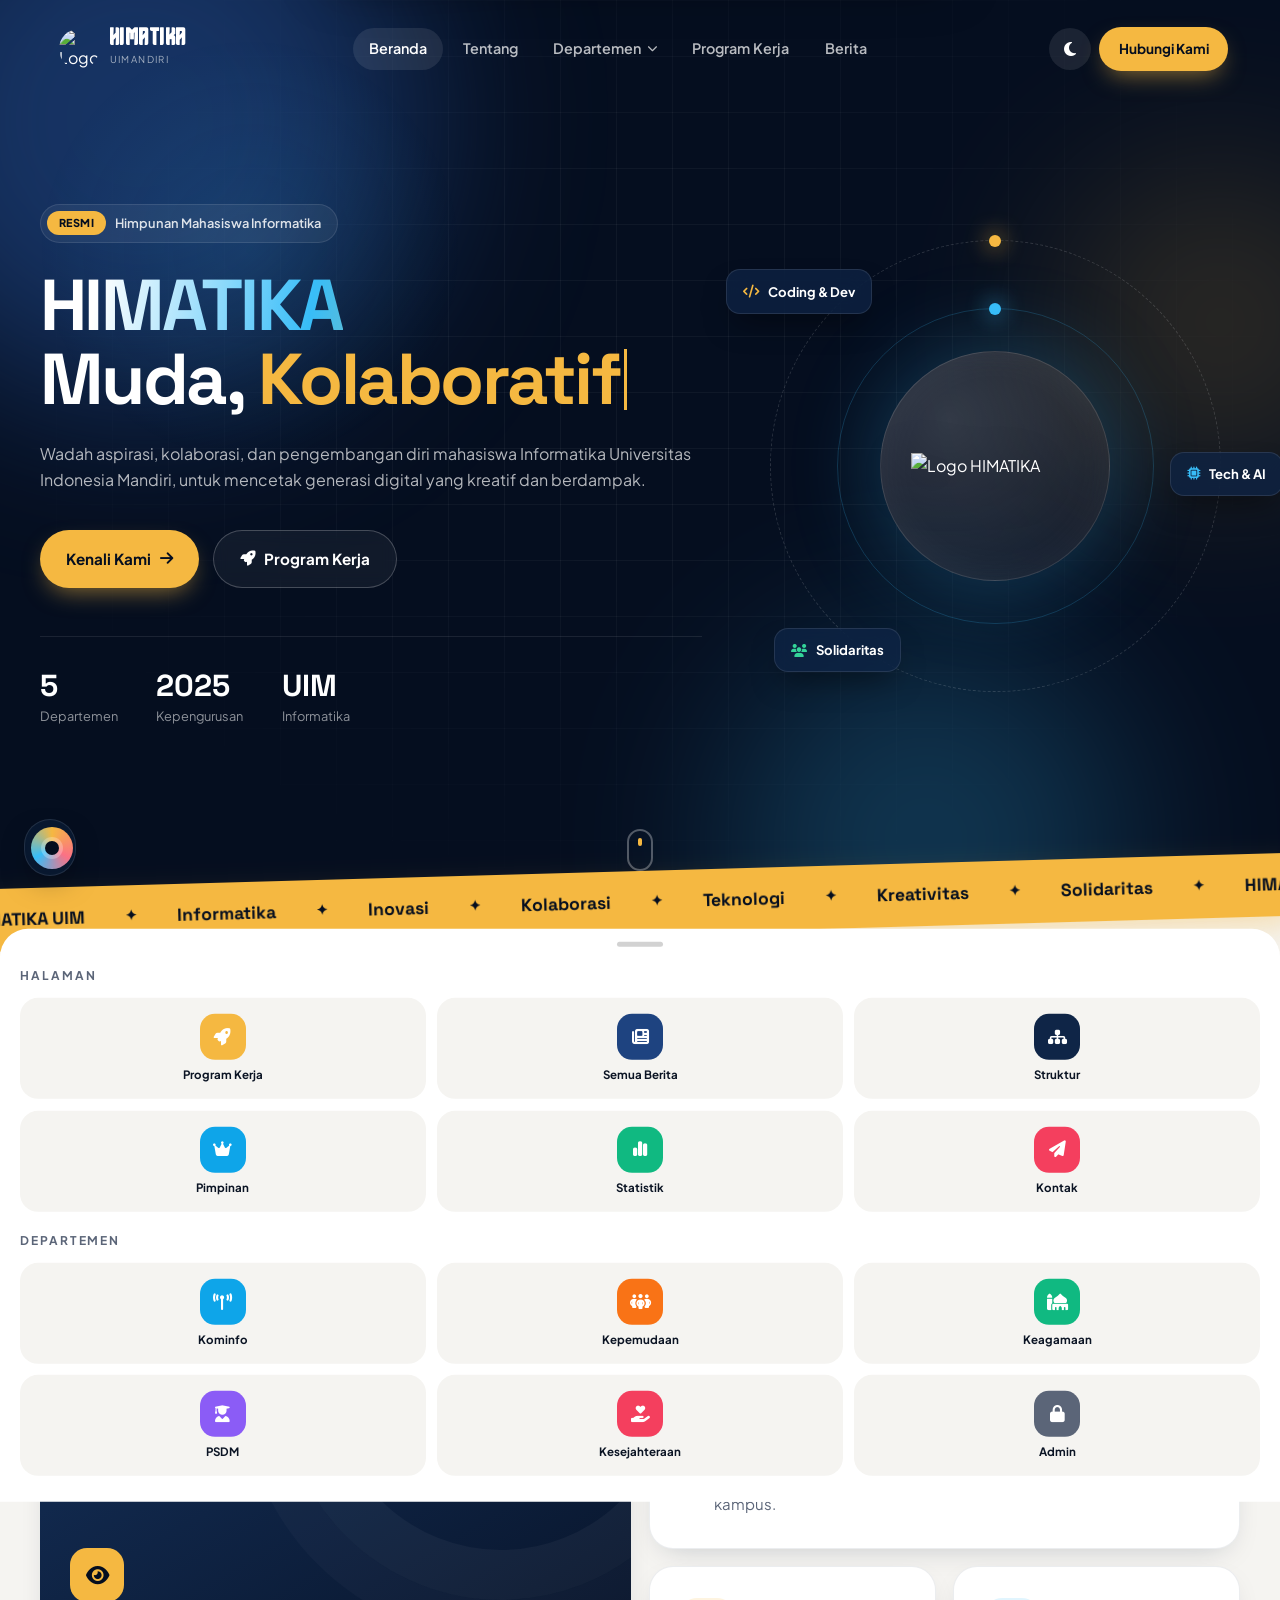
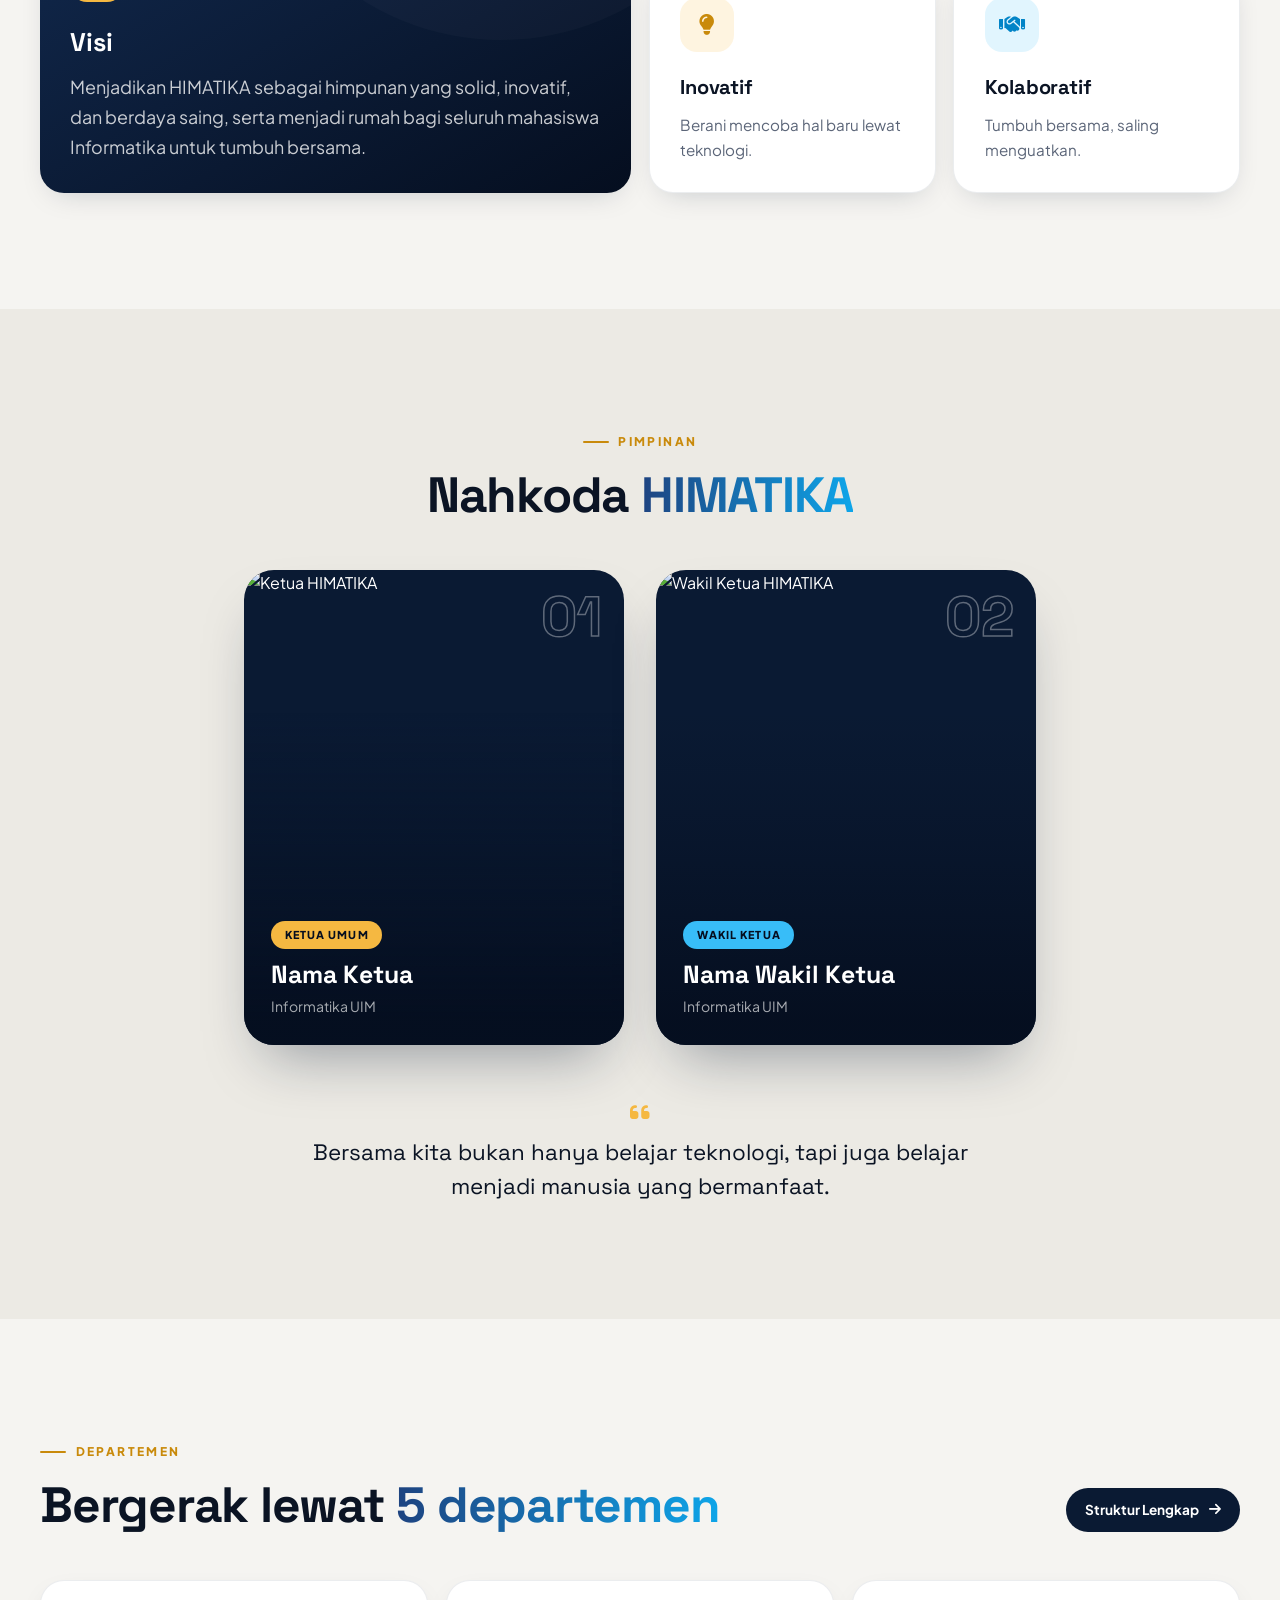
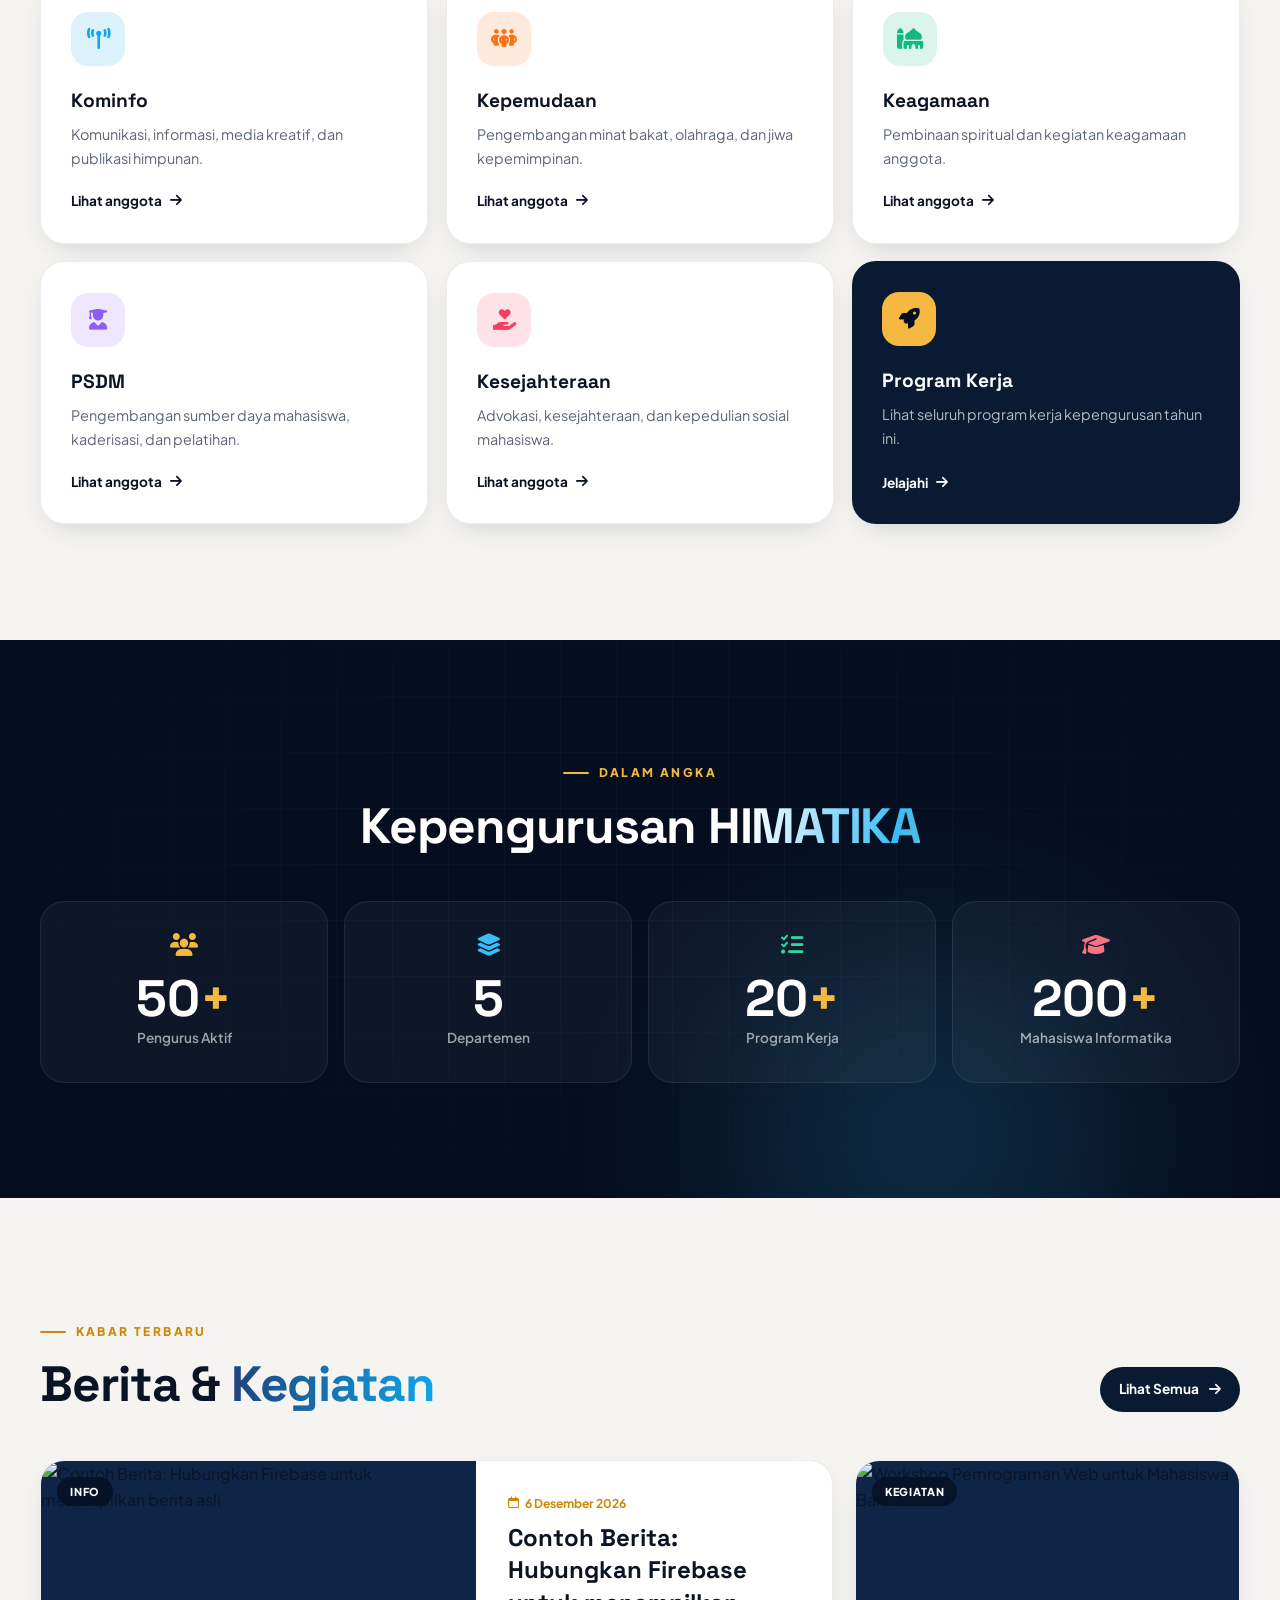
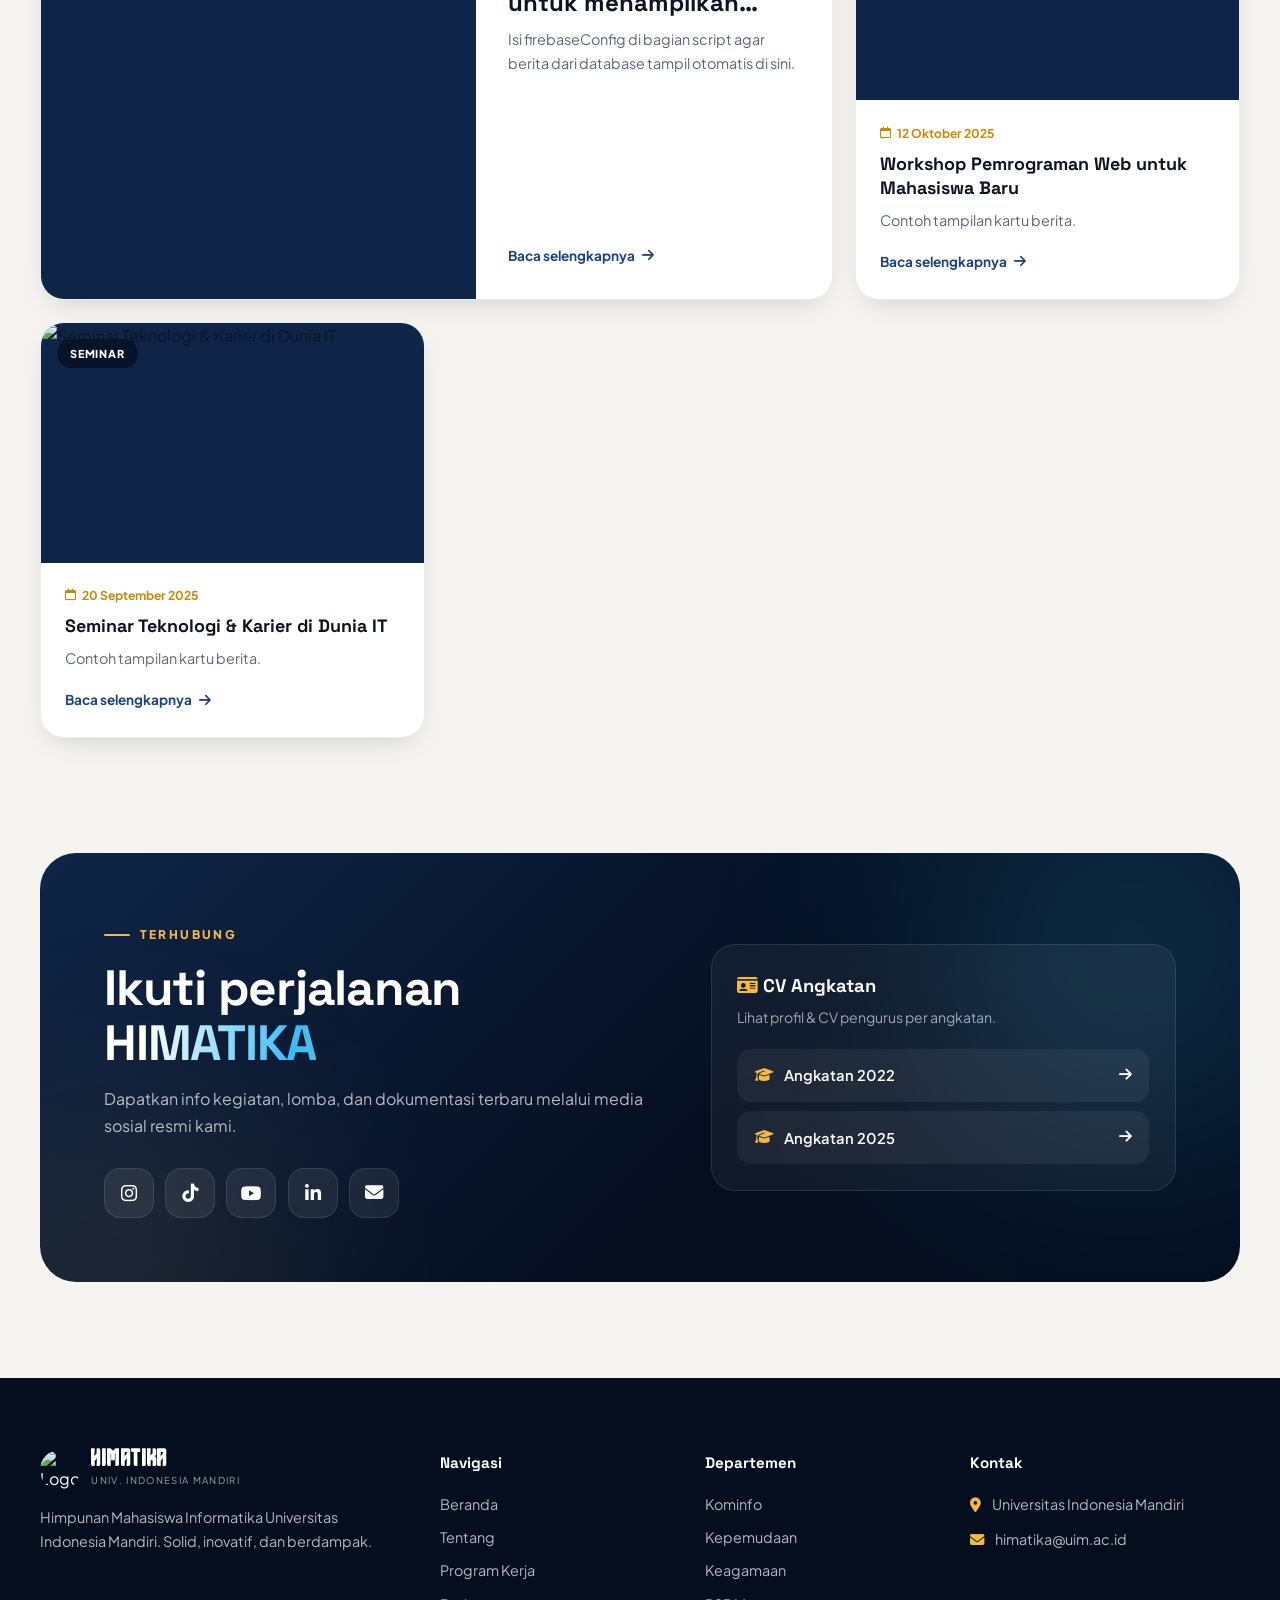
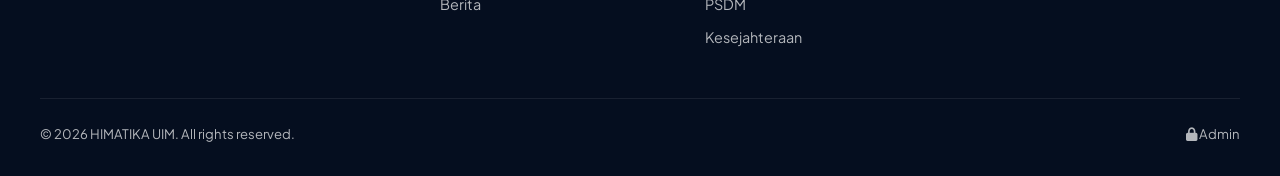
==== commit 009af8ce: "opus redesign" ====
--- a/index.html
+++ b/index.html
@@ -12,10 +12,10 @@
 <meta property="og:title" content="HIMATIKA - Universitas Indonesia Mandiri">
 <meta property="og:site_name" content="HIMATIKA UIM">
 <meta property="og:description" content="Website Resmi Himpunan Mahasiswa Informatika Universitas Indonesia Mandiri.">
-<meta property="og:image" content="https://i.ibb.co/MkNRxfFG/Proyek-Baru-288-F09-EFA8.png">
+<meta property="og:image" content="https://i.ibb.co.com/MkNRxfFG/Proyek-Baru-288-F09-EFA8.png">
 <meta property="og:type" content="website">
-<link rel="icon" href="https://i.ibb.co/MkNRxfFG/Proyek-Baru-288-F09-EFA8.png" type="image/png">
-<link rel="apple-touch-icon" href="https://i.ibb.co/MkNRxfFG/Proyek-Baru-288-F09-EFA8.png">
+<link rel="icon" href="https://i.ibb.co.com/MkNRxfFG/Proyek-Baru-288-F09-EFA8.png" type="image/png">
+<link rel="apple-touch-icon" href="https://i.ibb.co.com/MkNRxfFG/Proyek-Baru-288-F09-EFA8.png">
 
 <!-- Terapkan tema sebelum render (mencegah kedipan) -->
 <script>
@@ -434,7 +434,7 @@
 <!-- ============ LOADER & UTILITIES ============ -->
 <div class="loader" id="loader">
   <div class="loader-inner">
-    <img class="loader-logo" src="https://i.ibb.co/MkNRxfFG/Proyek-Baru-288-F09-EFA8.png" alt="Logo HIMATIKA">
+    <img class="loader-logo" src="https://i.ibb.co.com/MkNRxfFG/Proyek-Baru-288-F09-EFA8.png" alt="Logo HIMATIKA">
     <div class="loader-bar"><span></span></div>
   </div>
 </div>
@@ -453,8 +453,8 @@
 <!-- ============ HEADER DESKTOP ============ -->
 <header class="header" id="header">
   <a href="#home" class="brand">
-    <img src="https://i.ibb.co/MkNRxfFG/Proyek-Baru-288-F09-EFA8.png" alt="Logo HIMATIKA">
-    <div><b>HIMATIKA</b><small>UNIV. INDONESIA MANDIRI</small></div>
+    <img src="https://i.ibb.co.com/MkNRxfFG/Proyek-Baru-288-F09-EFA8.png" alt="Logo HIMATIKA">
+    <div><b>HIMATIKA</b><small>UIMANDIRI</small></div>
   </a>
   <nav class="nav">
     <a href="#home" data-nav="home">Beranda</a>
@@ -482,7 +482,7 @@
 <!-- ============ APPBAR MOBILE ============ -->
 <header class="appbar" id="appbar">
   <a href="#home" class="brand">
-    <img src="https://i.ibb.co/MkNRxfFG/Proyek-Baru-288-F09-EFA8.png" alt="Logo HIMATIKA">
+    <img src="https://i.ibb.co.com/MkNRxfFG/Proyek-Baru-288-F09-EFA8.png" alt="Logo HIMATIKA">
     <div><b>HIMATIKA</b><small>UIM</small></div>
   </a>
   <button class="icon-btn theme-toggle" aria-label="Ganti tema"><i class="fa-solid fa-moon"></i></button>
@@ -515,7 +515,7 @@
     <div class="hero-visual reveal" style="--d:.2s">
       <div class="orbit o1"><span class="dot"></span></div>
       <div class="orbit o2"><span class="dot"></span></div>
-      <div class="logo-core"><img src="https://i.ibb.co/MkNRxfFG/Proyek-Baru-288-F09-EFA8.png" alt="Logo HIMATIKA"></div>
+      <div class="logo-core"><img src="https://i.ibb.co.com/MkNRxfFG/Proyek-Baru-288-F09-EFA8.png" alt="Logo HIMATIKA"></div>
       <div class="chip c1"><i class="fa-solid fa-code"></i> Coding &amp; Dev</div>
       <div class="chip c2"><i class="fa-solid fa-microchip"></i> Tech &amp; AI</div>
       <div class="chip c3"><i class="fa-solid fa-users"></i> Solidaritas</div>
@@ -584,7 +584,7 @@
     <div class="leaders">
       <article class="leader tilt reveal">
         <span class="leader-num">01</span>
-        <img data-edit-img="ketua_img" src="https://i.ibb.co/MkNRxfFG/Proyek-Baru-288-F09-EFA8.png" alt="Ketua HIMATIKA" loading="lazy">
+        <img data-edit-img="ketua_img" src="https://i.ibb.co.com/MkNRxfFG/Proyek-Baru-288-F09-EFA8.png" alt="Ketua HIMATIKA" loading="lazy">
         <div class="leader-info">
           <span class="leader-role">Ketua Umum</span>
           <h3 data-edit="ketua_nama">Nama Ketua</h3>
@@ -593,7 +593,7 @@
       </article>
       <article class="leader tilt reveal" style="--d:.12s">
         <span class="leader-num">02</span>
-        <img data-edit-img="wakil_img" src="https://i.ibb.co/MkNRxfFG/Proyek-Baru-288-F09-EFA8.png" alt="Wakil Ketua HIMATIKA" loading="lazy">
+        <img data-edit-img="wakil_img" src="https://i.ibb.co.com/MkNRxfFG/Proyek-Baru-288-F09-EFA8.png" alt="Wakil Ketua HIMATIKA" loading="lazy">
         <div class="leader-info">
           <span class="leader-role">Wakil Ketua</span>
           <h3 data-edit="wakil_nama">Nama Wakil Ketua</h3>
@@ -721,7 +721,7 @@
     <div class="footer-grid">
       <div>
         <a href="#home" class="brand">
-          <img src="https://i.ibb.co/MkNRxfFG/Proyek-Baru-288-F09-EFA8.png" alt="Logo HIMATIKA">
+          <img src="https://i.ibb.co.com/MkNRxfFG/Proyek-Baru-288-F09-EFA8.png" alt="Logo HIMATIKA">
           <div><b>HIMATIKA</b><small>UNIV. INDONESIA MANDIRI</small></div>
         </a>
         <p class="footer-desc">Himpunan Mahasiswa Informatika Universitas Indonesia Mandiri. Solid, inovatif, dan berdampak.</p>
@@ -816,16 +816,16 @@
 const firebaseConfig = {
   apiKey: "ISI_API_KEY",
   authDomain: "ISI.firebaseapp.com",
-  databaseURL: "https://ISI-default-rtdb.firebaseio.com",
+  databaseURL: "https://himatika-uim-default-rtdb.asia-southeast1.firebasedatabase.app",
   projectId: "ISI",
   storageBucket: "ISI.appspot.com",
   messagingSenderId: "ISI",
   appId: "ISI"
 };
-const DB_PATH = { konten: 'konten', berita: 'berita', cv: 'cvAngkatan' }; // samakan dengan database lama
+const DB_PATH = { konten: 'konten', berita: 'news', cv: 'cvAngkatan' }; // samakan dengan database lama
 const CV_URL = (tahun) => `GridStruktur.html?angkatan=${encodeURIComponent(tahun)}`;   // samakan dengan halaman CV lama
 const DEFAULT_CV = ['2022', '2025'];
-const LOGO = 'https://i.ibb.co/MkNRxfFG/Proyek-Baru-288-F09-EFA8.png';
+const LOGO = 'https://i.ibb.co.com/MkNRxfFG/Proyek-Baru-288-F09-EFA8.png';
 
 /* ================= HELPERS ================= */
 const $  = (s, c = document) => c.querySelector(s);
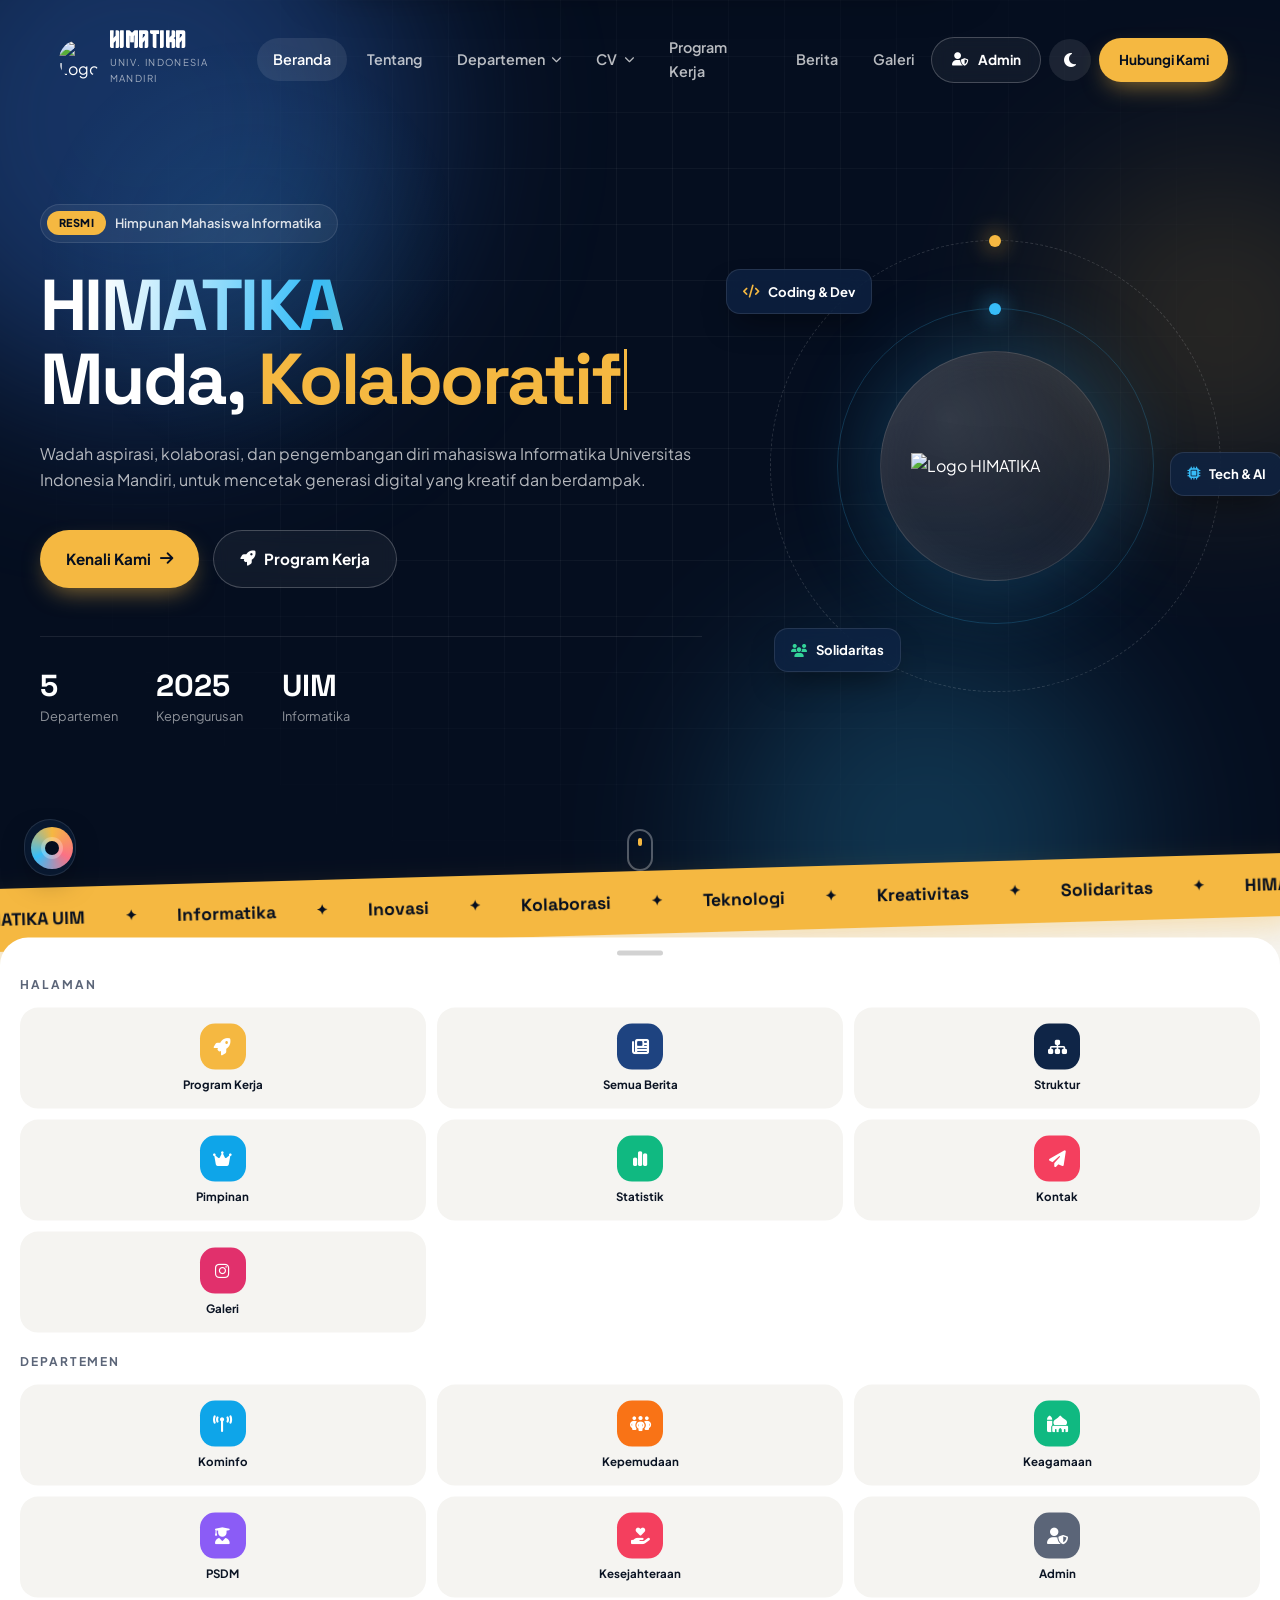
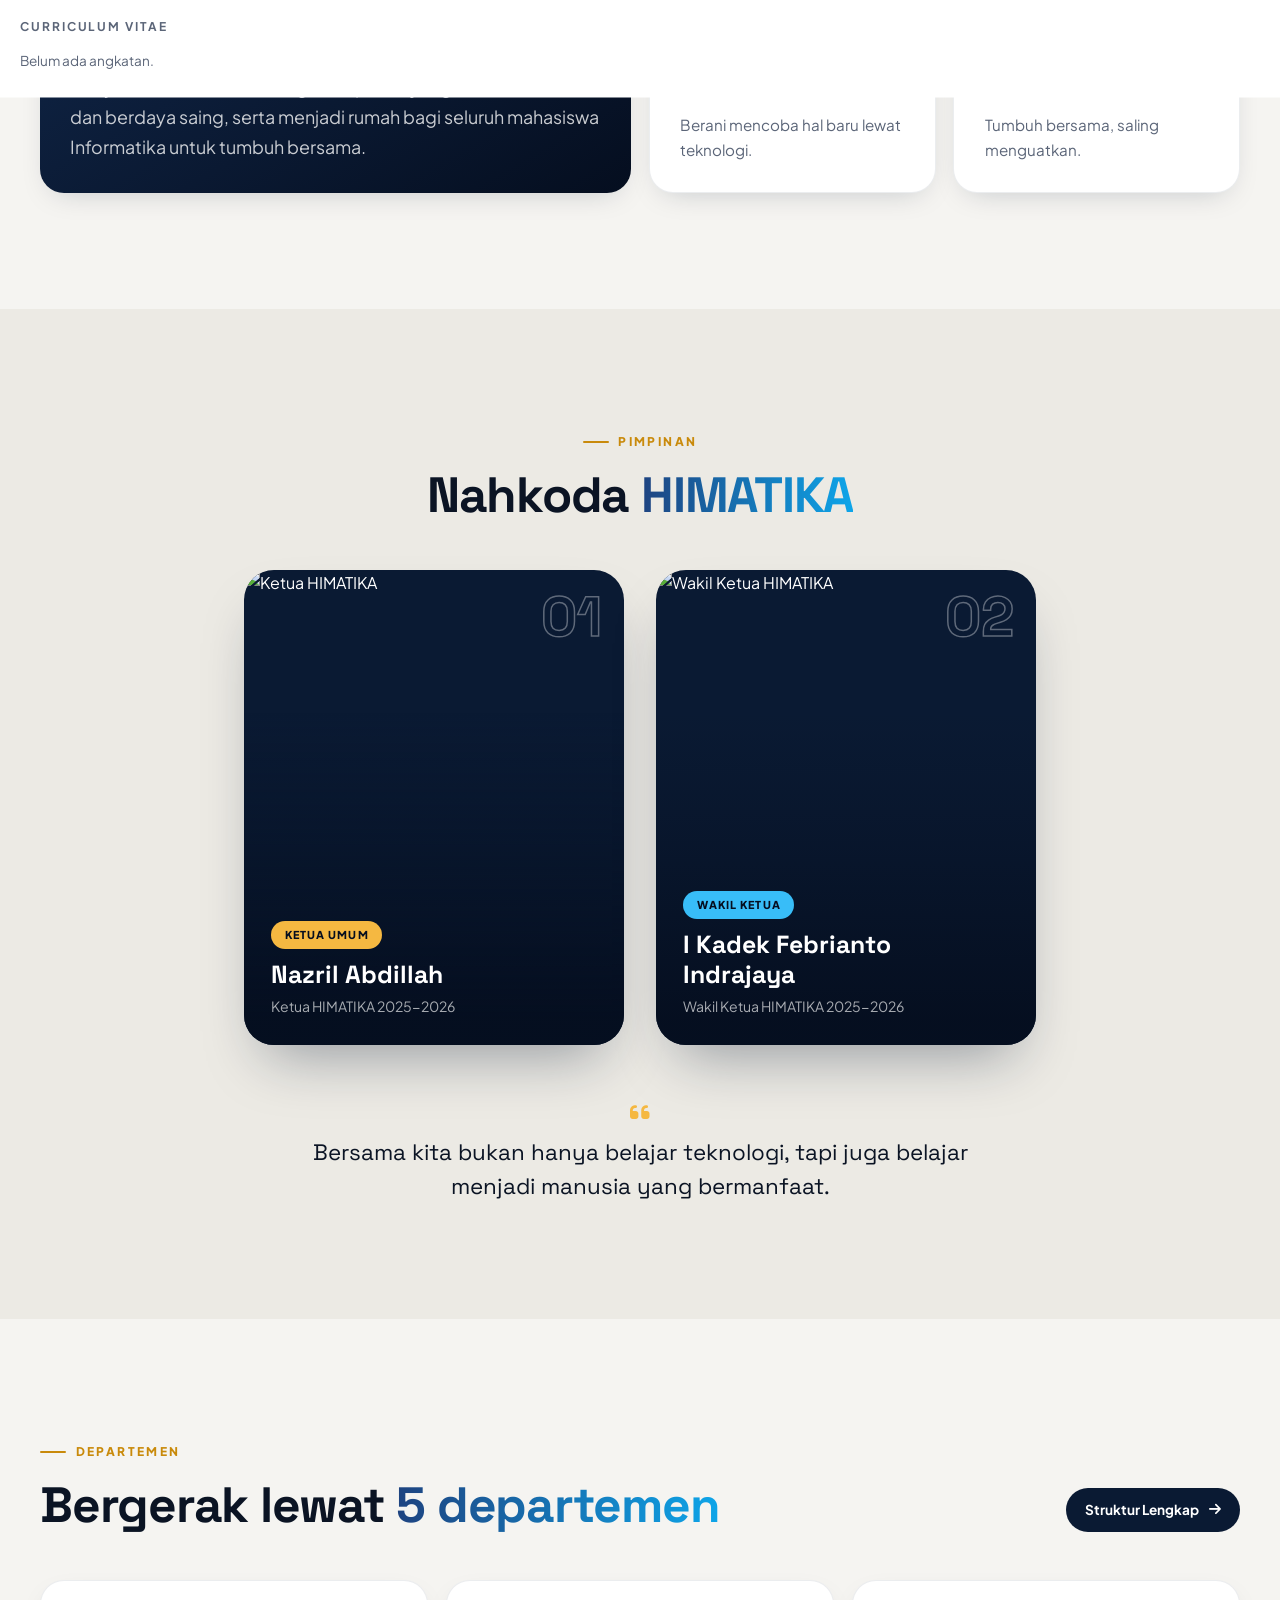
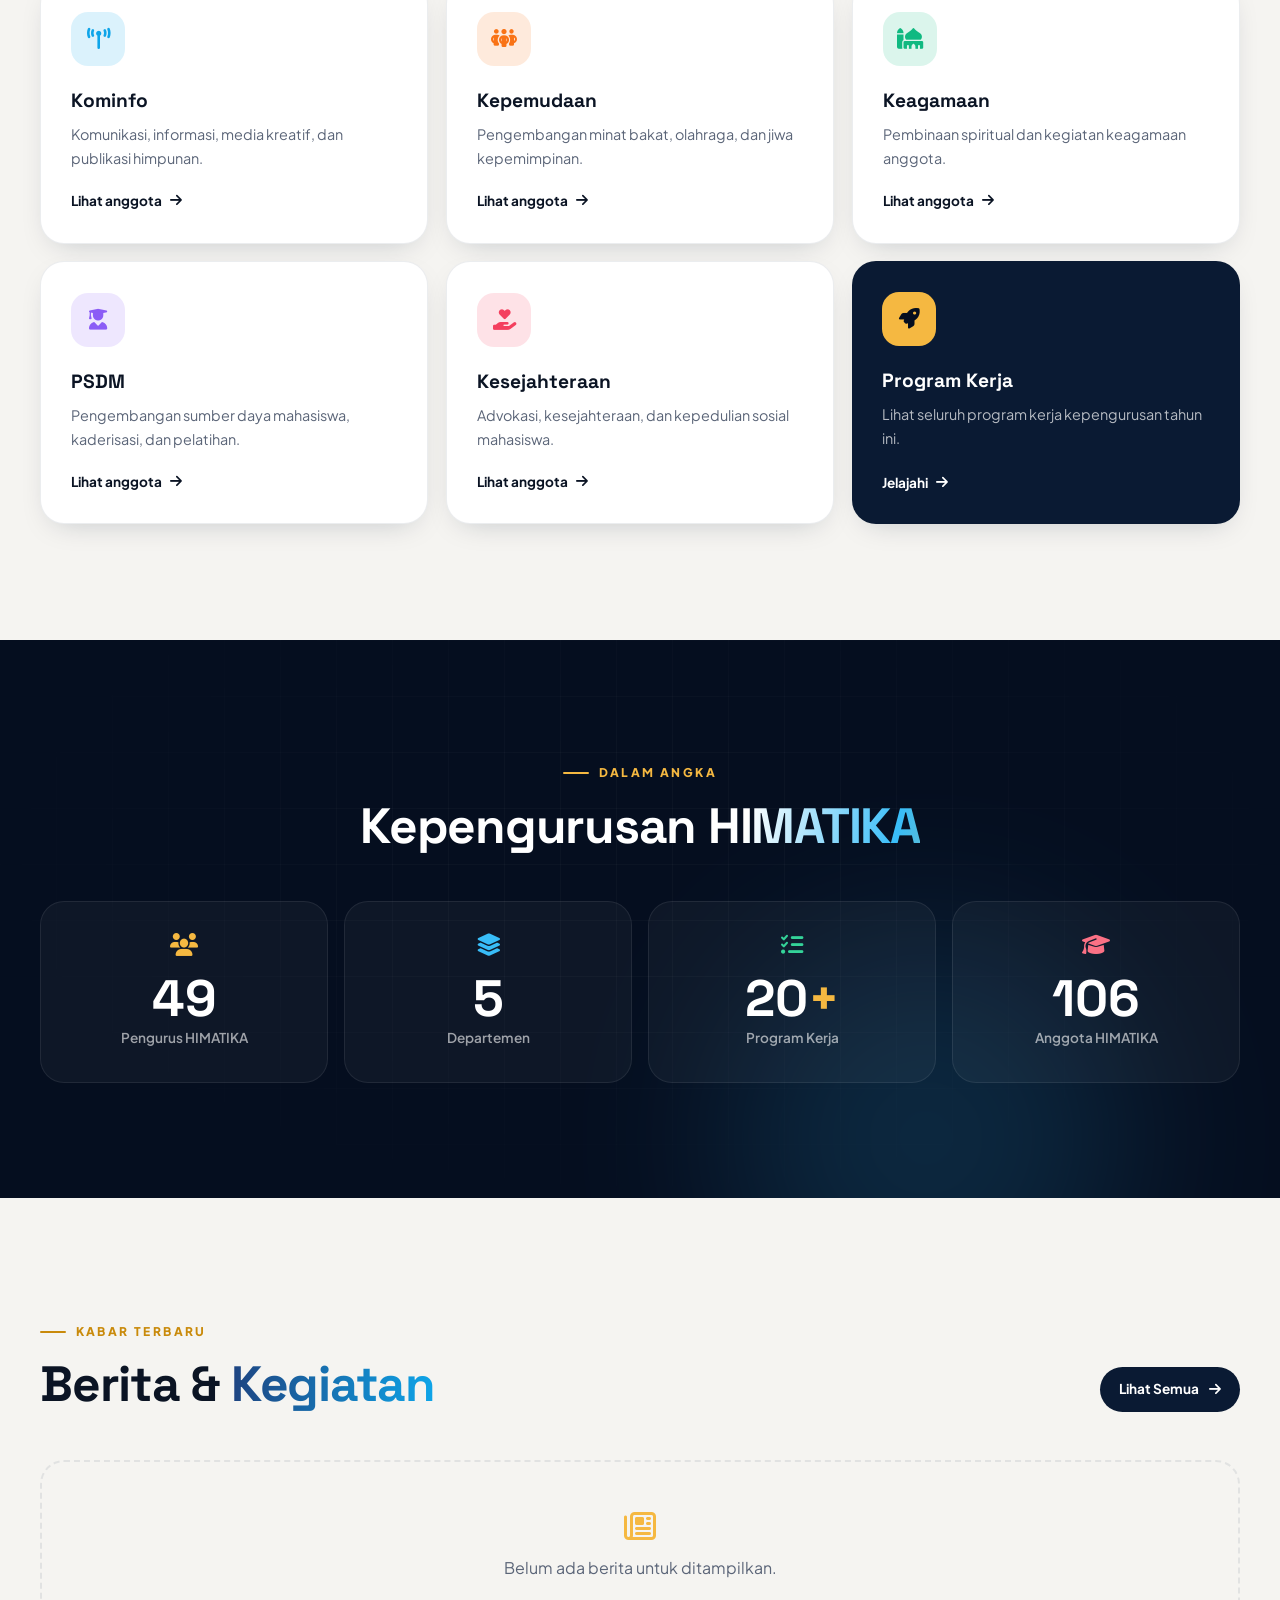
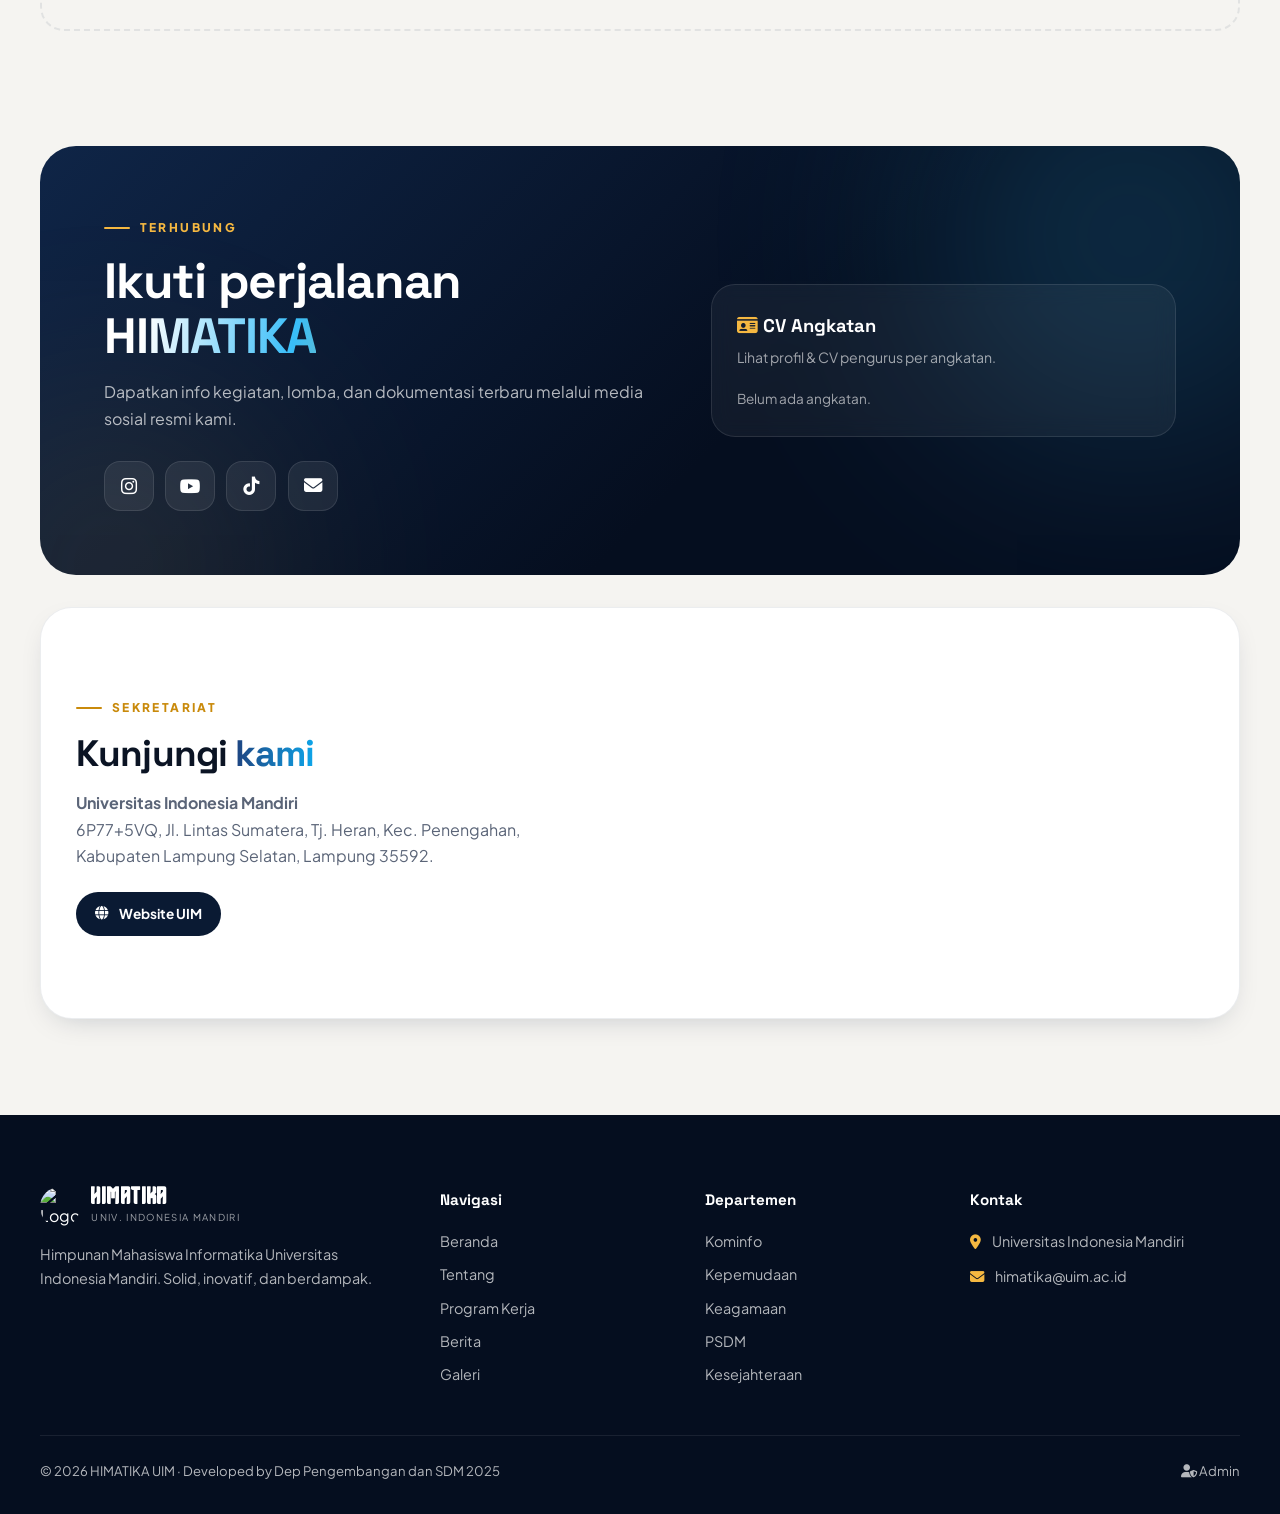
==== commit 0649a68a: "restore fitur" ====
--- a/index.html
+++ b/index.html
@@ -12,10 +12,10 @@
 <meta property="og:title" content="HIMATIKA - Universitas Indonesia Mandiri">
 <meta property="og:site_name" content="HIMATIKA UIM">
 <meta property="og:description" content="Website Resmi Himpunan Mahasiswa Informatika Universitas Indonesia Mandiri.">
-<meta property="og:image" content="https://i.ibb.co.com/MkNRxfFG/Proyek-Baru-288-F09-EFA8.png">
+<meta property="og:image" content="https://i.ibb.co/MkNRxfFG/Proyek-Baru-288-F09-EFA8.png">
 <meta property="og:type" content="website">
-<link rel="icon" href="https://i.ibb.co.com/MkNRxfFG/Proyek-Baru-288-F09-EFA8.png" type="image/png">
-<link rel="apple-touch-icon" href="https://i.ibb.co.com/MkNRxfFG/Proyek-Baru-288-F09-EFA8.png">
+<link rel="icon" href="https://i.ibb.co/MkNRxfFG/Proyek-Baru-288-F09-EFA8.png" type="image/png">
+<link rel="apple-touch-icon" href="https://i.ibb.co/MkNRxfFG/Proyek-Baru-288-F09-EFA8.png">
 
 <!-- Terapkan tema sebelum render (mencegah kedipan) -->
 <script>
@@ -426,6 +426,111 @@
   *,*::before,*::after{animation-duration:.01ms!important;animation-iteration-count:1!important;transition-duration:.01ms!important;scroll-behavior:auto!important}
   .reveal{opacity:1;transform:none}
 }
+
+/* ================= RESTORE: ADMIN, MODAL, CV, RADIO, PETA ================= */
+.hidden{display:none!important}
+body:not(.is-admin) .admin-only{display:none!important}
+body.is-admin .hide-admin{display:none!important}
+@media (max-width:1180px){
+  .hide-md{display:none!important}
+  .nav>a,.dd>button{padding:.6rem .7rem}
+}
+
+/* Modal */
+.modal{position:fixed;inset:0;z-index:1500;display:grid;place-items:center;padding:1rem;background:rgba(5,14,31,.6);backdrop-filter:blur(6px);opacity:0;visibility:hidden;transition:.3s}
+.modal.open{opacity:1;visibility:visible}
+.modal-box{width:min(460px,100%);max-height:90vh;overflow:auto;background:var(--surface);color:var(--text);border-radius:24px;padding:1.6rem;box-shadow:var(--shadow-lg);transform:translateY(20px) scale(.97);transition:transform .35s var(--ease)}
+.modal.open .modal-box{transform:none}
+.modal-head{display:flex;justify-content:space-between;align-items:center;gap:1rem;margin-bottom:1.2rem}
+.modal-head h3{font-family:'Space Grotesk',sans-serif;font-size:1.25rem}
+.modal-x{width:36px;height:36px;border-radius:50%;display:grid;place-items:center;background:var(--bg);flex-shrink:0}
+.field{display:grid;gap:.4rem;margin-bottom:.9rem}
+.field label{font-size:.8rem;font-weight:700;color:var(--text-2)}
+.field input:not([type=checkbox]),.field select{width:100%;padding:.8rem 1rem;border-radius:12px;border:1.5px solid var(--line);background:var(--bg);color:var(--text);font:inherit;outline:none;transition:border-color .2s}
+.field input:focus,.field select:focus{border-color:var(--gold)}
+.field input[readonly]{opacity:.65;cursor:not-allowed}
+.form-err{display:none;background:rgba(251,113,133,.15);color:#E11D48;padding:.7rem .9rem;border-radius:12px;font-size:.85rem;font-weight:600;margin-bottom:1rem}
+.form-err.show{display:block}
+.modal-actions{display:flex;gap:.6rem;justify-content:flex-end;margin-top:1.2rem;flex-wrap:wrap}
+.btn-block{width:100%;justify-content:center}
+.btn-line{border:1.5px solid var(--line);color:var(--text)}
+.btn-danger{color:#E11D48;border-color:rgba(225,29,72,.3);margin-right:auto}
+.img-pick{display:grid;grid-template-columns:1fr 1fr;gap:.6rem;margin-bottom:1rem}
+.img-pick button{display:flex;flex-direction:column;align-items:center;gap:.4rem;padding:1rem .5rem;border-radius:14px;background:var(--bg);border:1.5px dashed var(--line);font-size:.8rem;font-weight:700;transition:.25s}
+.img-pick button:hover{border-color:var(--gold)}
+.img-pick button i{font-size:1.2rem}
+.img-pick button.ok{border-color:var(--mint);color:#059669}
+.socmed-checks{display:flex;gap:1rem;flex-wrap:wrap;font-size:.85rem;margin-bottom:.4rem}
+.socmed-checks label{display:flex;align-items:center;gap:.35rem;cursor:pointer;color:var(--text);font-weight:600}
+
+/* Header saat mode CV (latar terang) */
+body.cv-mode .header,body.cv-mode .appbar{background:rgba(10,26,51,.85);backdrop-filter:blur(18px);-webkit-backdrop-filter:blur(18px)}
+
+/* Halaman CV */
+.cv-page{display:none;min-height:80vh;padding:clamp(7rem,12vw,8.5rem) 0 2rem}
+body.cv-mode .cv-page{display:block}
+body.cv-mode>section:not(.cv-page),body.cv-mode>.marquee{display:none}
+.cv-top{display:flex;align-items:center;gap:1.2rem;margin-bottom:2.2rem}
+.cv-top .eyebrow{margin-bottom:.4rem}
+.cv-back{width:50px;height:50px;flex-shrink:0;border-radius:50%;display:grid;place-items:center;background:var(--surface);border:1px solid var(--line);box-shadow:var(--shadow);transition:.3s var(--ease)}
+.cv-back:hover{transform:translateX(-4px);background:var(--gold);color:var(--navy-950)}
+.cv-grid{display:grid;grid-template-columns:repeat(auto-fill,minmax(260px,1fr));gap:1.2rem}
+.cv-card{position:relative;background:var(--surface);border:1px solid var(--line);border-radius:var(--radius);overflow:hidden;box-shadow:var(--shadow);transition:transform .4s var(--ease),box-shadow .4s;display:flex;flex-direction:column}
+.cv-card:hover{transform:translateY(-6px);box-shadow:var(--shadow-lg)}
+.cv-banner{position:relative;aspect-ratio:5/2;background:var(--navy-800)}
+.cv-banner img{width:100%;height:100%;object-fit:cover}
+.cv-avatar{position:relative;width:88px;height:88px;margin:-44px auto 0;border-radius:50%;border:4px solid var(--surface);overflow:hidden;background:var(--bg);z-index:2;box-shadow:var(--shadow)}
+.cv-avatar img{width:100%;height:100%;object-fit:cover}
+.cv-body{padding:.7rem 1.3rem 1.4rem;display:flex;flex-direction:column;gap:.6rem;flex:1}
+.cv-body h3{font-family:'Space Grotesk',sans-serif;font-size:1.15rem;text-align:center}
+.cv-row{border-top:1px solid var(--line);padding-top:.5rem}
+.cv-row.center{text-align:center}
+.cv-row small{display:block;font-size:.65rem;font-weight:800;letter-spacing:.12em;text-transform:uppercase;color:var(--text-2);margin-bottom:.15rem}
+.cv-row span{font-size:.9rem;font-weight:600}
+.cv-row .muted{font-size:.8rem;font-style:italic;font-weight:500;color:var(--text-2)}
+.cv-soc{display:flex;gap:.5rem;justify-content:center}
+.cv-soc a{width:36px;height:36px;border-radius:12px;display:grid;place-items:center;background:var(--bg);transition:.3s}
+.cv-soc a:hover{background:var(--gold);color:var(--navy-950);transform:translateY(-3px)}
+.cv-cam,.cv-edit{position:absolute;top:.6rem;width:34px;height:34px;border-radius:50%;display:grid;place-items:center;z-index:3;font-size:.8rem}
+.cv-cam{right:.6rem;background:rgba(5,14,31,.65);color:#fff}
+.cv-edit{left:.6rem;background:var(--gold);color:var(--navy-950)}
+.cv-avatar .cv-cam{inset:0;width:100%;height:100%;border-radius:50%;opacity:0;transition:opacity .3s}
+.cv-avatar:hover .cv-cam{opacity:1}
+@media (hover:none){.cv-avatar .cv-cam{opacity:.8;inset:auto 0 0 auto;width:30px;height:30px}}
+.cv-add{min-height:340px;border-radius:var(--radius);border:2px dashed var(--line);display:flex;flex-direction:column;align-items:center;justify-content:center;gap:.8rem;font-weight:700;color:var(--text-2);transition:.3s}
+.cv-add span{width:60px;height:60px;border-radius:50%;display:grid;place-items:center;background:var(--surface);box-shadow:var(--shadow);font-size:1.2rem}
+.cv-add:hover{border-color:var(--gold);color:var(--text)}
+
+/* Peta sekretariat */
+.map-wrap{display:grid;grid-template-columns:1fr 1.25fr;gap:2rem;align-items:center;margin-top:2rem;background:var(--surface);border:1px solid var(--line);border-radius:32px;padding:clamp(1.4rem,3vw,2.2rem);box-shadow:var(--shadow)}
+.map-wrap iframe{width:100%;height:340px;border:0;border-radius:20px}
+.map-wrap .lead{margin:1rem 0 1.4rem}
+@media (max-width:960px){.map-wrap{grid-template-columns:1fr}.map-wrap iframe{height:260px}}
+
+/* Radio + playlist */
+.np.expanded{max-width:350px}
+.np-info{min-width:0;max-width:130px}
+.np-info b{overflow:hidden;text-overflow:ellipsis}
+.np-ctrl{display:flex;gap:.3rem;flex-shrink:0}
+.np-ctrl button{width:34px;height:34px;border-radius:50%;display:grid;place-items:center;background:rgba(255,255,255,.1);font-size:.8rem;transition:.25s}
+.np-ctrl button:hover,.np-ctrl button.on{background:var(--gold);color:var(--navy-950)}
+.playlist{position:fixed;left:1.5rem;bottom:5.4rem;z-index:901;width:290px;max-height:380px;display:flex;flex-direction:column;background:rgba(10,26,51,.96);backdrop-filter:blur(16px);border:1px solid rgba(255,255,255,.1);border-radius:20px;color:#fff;box-shadow:0 20px 50px -15px rgba(0,0,0,.6);opacity:0;visibility:hidden;transform:translateY(15px);transition:.35s var(--ease)}
+.playlist.show{opacity:1;visibility:visible;transform:none}
+.pl-head{padding:.9rem 1.1rem;display:flex;justify-content:space-between;align-items:center;font-weight:700;font-size:.9rem;border-bottom:1px solid rgba(255,255,255,.08)}
+.pl-head small{opacity:.5;font-size:.7rem}
+.pl-list{overflow:auto;padding:.5rem}
+.track{display:flex;align-items:center;gap:.7rem;padding:.55rem .7rem;border-radius:12px;width:100%;text-align:left;transition:.2s}
+.track:hover{background:rgba(255,255,255,.06)}
+.track.playing{background:rgba(245,184,65,.14)}
+.track>i{width:30px;height:30px;border-radius:9px;display:grid;place-items:center;background:rgba(255,255,255,.08);font-size:.7rem;flex-shrink:0}
+.track.playing>i{background:var(--gold);color:var(--navy-950)}
+.track span{min-width:0}
+.track b{display:block;font-size:.82rem;white-space:nowrap;overflow:hidden;text-overflow:ellipsis}
+.track small{font-size:.68rem;opacity:.55}
+@media (max-width:960px){
+  .np.expanded{max-width:calc(100% - 2rem)}
+  .playlist{left:auto;right:1rem;bottom:calc(10rem + env(safe-area-inset-bottom));width:min(290px,calc(100% - 2rem))}
+}
 </style>
 </head>
 
@@ -434,7 +539,7 @@
 <!-- ============ LOADER & UTILITIES ============ -->
 <div class="loader" id="loader">
   <div class="loader-inner">
-    <img class="loader-logo" src="https://i.ibb.co.com/MkNRxfFG/Proyek-Baru-288-F09-EFA8.png" alt="Logo HIMATIKA">
+    <img class="loader-logo" src="https://i.ibb.co/MkNRxfFG/Proyek-Baru-288-F09-EFA8.png" alt="Logo HIMATIKA">
     <div class="loader-bar"><span></span></div>
   </div>
 </div>
@@ -444,7 +549,7 @@
 
 <!-- Mode edit admin -->
 <div class="edit-bar" id="editBar">
-  <span><i class="fa-solid fa-pen-ruler"></i> Mode Edit: klik teks untuk mengubah, klik gambar untuk ganti URL</span>
+  <span><i class="fa-solid fa-pen-ruler"></i> Mode Edit: klik teks untuk mengubah, klik gambar untuk mengganti</span>
   <button class="eb-btn" id="editCancel">Batal</button>
   <button class="eb-btn primary" id="editSave"><i class="fa-solid fa-floppy-disk"></i> Simpan</button>
 </div>
@@ -453,8 +558,8 @@
 <!-- ============ HEADER DESKTOP ============ -->
 <header class="header" id="header">
   <a href="#home" class="brand">
-    <img src="https://i.ibb.co.com/MkNRxfFG/Proyek-Baru-288-F09-EFA8.png" alt="Logo HIMATIKA">
-    <div><b>HIMATIKA</b><small>UIMANDIRI</small></div>
+    <img src="https://i.ibb.co/MkNRxfFG/Proyek-Baru-288-F09-EFA8.png" alt="Logo HIMATIKA">
+    <div><b>HIMATIKA</b><small>UNIV. INDONESIA MANDIRI</small></div>
   </a>
   <nav class="nav">
     <a href="#home" data-nav="home">Beranda</a>
@@ -462,30 +567,41 @@
     <div class="dd">
       <button>Departemen <i class="fa-solid fa-chevron-down"></i></button>
       <div class="dd-menu">
-        <a href="struktur.html" style="--c:#38BDF8"><i class="fa-solid fa-tower-broadcast"></i> Kominfo</a>
-        <a href="stpemuda.html" style="--c:#FB923C"><i class="fa-solid fa-people-group"></i> Kepemudaan</a>
-        <a href="stagama.html" style="--c:#34D399"><i class="fa-solid fa-mosque"></i> Keagamaan</a>
-        <a href="stsdm.html" style="--c:#A78BFA"><i class="fa-solid fa-user-graduate"></i> PSDM</a>
-        <a href="stkesejahteraan.html" style="--c:#FB7185"><i class="fa-solid fa-hand-holding-heart"></i> Kesejahteraan</a>
+        <a href="struktur.html" style="--c:#38BDF8"><i class="fa-solid fa-tower-broadcast"></i> Komunikasi dan Informasi</a>
+        <a href="stpemuda.html" style="--c:#FB923C"><i class="fa-solid fa-people-group"></i> Pemuda dan Olahraga</a>
+        <a href="stagama.html" style="--c:#34D399"><i class="fa-solid fa-mosque"></i> Agama</a>
+        <a href="stsdm.html" style="--c:#A78BFA"><i class="fa-solid fa-user-graduate"></i> Pengembangan dan SDM</a>
+        <a href="stkesejahteraan.html" style="--c:#FB7185"><i class="fa-solid fa-hand-holding-heart"></i> Kesejahteraan Mahasiswa</a>
         <a href="GridStruktur.html" style="--c:#F5B841"><i class="fa-solid fa-sitemap"></i> Struktur Lengkap</a>
       </div>
     </div>
+    <div class="dd">
+      <button>CV <i class="fa-solid fa-chevron-down"></i></button>
+      <div class="dd-menu" id="cvMenuPC"></div>
+    </div>
     <a href="proker.html">Program Kerja</a>
-    <a href="#berita" data-nav="berita">Berita</a>
+    <a href="berita.html">Berita</a>
+    <a href="https://www.instagram.com/hima.informatika_uim?igsh=MWtuY25iYzd3YXJseA==" target="_blank" rel="noopener">Galeri</a>
   </nav>
   <div class="header-actions">
+    <a href="dashboard.html" class="btn btn-ghost btn-sm admin-only"><i class="fa-solid fa-gauge-high"></i> Dashboard</a>
+    <button class="btn btn-ghost btn-sm js-auth"><i class="fa-solid fa-user-shield"></i> <span>Admin</span></button>
     <button class="icon-btn theme-toggle" aria-label="Ganti tema"><i class="fa-solid fa-moon"></i></button>
-    <a href="#kontak" class="btn btn-gold btn-sm">Hubungi Kami</a>
+    <a href="#kontak" class="btn btn-gold btn-sm hide-md hide-admin">Hubungi Kami</a>
   </div>
 </header>
 
 <!-- ============ APPBAR MOBILE ============ -->
 <header class="appbar" id="appbar">
   <a href="#home" class="brand">
-    <img src="https://i.ibb.co.com/MkNRxfFG/Proyek-Baru-288-F09-EFA8.png" alt="Logo HIMATIKA">
+    <img src="https://i.ibb.co/MkNRxfFG/Proyek-Baru-288-F09-EFA8.png" alt="Logo HIMATIKA">
     <div><b>HIMATIKA</b><small>UIM</small></div>
   </a>
-  <button class="icon-btn theme-toggle" aria-label="Ganti tema"><i class="fa-solid fa-moon"></i></button>
+  <div class="header-actions">
+    <a href="dashboard.html" class="icon-btn admin-only" aria-label="Dashboard"><i class="fa-solid fa-gauge-high"></i></a>
+    <button class="icon-btn js-auth" aria-label="Login admin"><i class="fa-solid fa-user-shield"></i></button>
+    <button class="icon-btn theme-toggle" aria-label="Ganti tema"><i class="fa-solid fa-moon"></i></button>
+  </div>
 </header>
 
 <!-- ============ HERO ============ -->
@@ -515,7 +631,7 @@
     <div class="hero-visual reveal" style="--d:.2s">
       <div class="orbit o1"><span class="dot"></span></div>
       <div class="orbit o2"><span class="dot"></span></div>
-      <div class="logo-core"><img src="https://i.ibb.co.com/MkNRxfFG/Proyek-Baru-288-F09-EFA8.png" alt="Logo HIMATIKA"></div>
+      <div class="logo-core"><img src="https://i.ibb.co/MkNRxfFG/Proyek-Baru-288-F09-EFA8.png" alt="Logo HIMATIKA"></div>
       <div class="chip c1"><i class="fa-solid fa-code"></i> Coding &amp; Dev</div>
       <div class="chip c2"><i class="fa-solid fa-microchip"></i> Tech &amp; AI</div>
       <div class="chip c3"><i class="fa-solid fa-users"></i> Solidaritas</div>
@@ -584,20 +700,20 @@
     <div class="leaders">
       <article class="leader tilt reveal">
         <span class="leader-num">01</span>
-        <img data-edit-img="ketua_img" src="https://i.ibb.co.com/MkNRxfFG/Proyek-Baru-288-F09-EFA8.png" alt="Ketua HIMATIKA" loading="lazy">
+        <img data-edit-img="ketua_img" src="https://i.ibb.co.com/Kxr4sd4y/Proyek-Baru-69-52-C7895.png" alt="Ketua HIMATIKA" loading="lazy">
         <div class="leader-info">
           <span class="leader-role">Ketua Umum</span>
-          <h3 data-edit="ketua_nama">Nama Ketua</h3>
-          <p data-edit="ketua_desc">Informatika UIM</p>
+          <h3 data-edit="ketua_nama">Nazril Abdillah</h3>
+          <p data-edit="ketua_desc">Ketua HIMATIKA 2025-2026</p>
         </div>
       </article>
       <article class="leader tilt reveal" style="--d:.12s">
         <span class="leader-num">02</span>
-        <img data-edit-img="wakil_img" src="https://i.ibb.co.com/MkNRxfFG/Proyek-Baru-288-F09-EFA8.png" alt="Wakil Ketua HIMATIKA" loading="lazy">
+        <img data-edit-img="wakil_img" src="https://i.ibb.co.com/gbVCQGLq/Proyek-Baru-69-285-CF79.png" alt="Wakil Ketua HIMATIKA" loading="lazy">
         <div class="leader-info">
           <span class="leader-role">Wakil Ketua</span>
-          <h3 data-edit="wakil_nama">Nama Wakil Ketua</h3>
-          <p data-edit="wakil_desc">Informatika UIM</p>
+          <h3 data-edit="wakil_nama">I Kadek Febrianto Indrajaya</h3>
+          <p data-edit="wakil_desc">Wakil Ketua HIMATIKA 2025-2026</p>
         </div>
       </article>
     </div>
@@ -664,10 +780,10 @@
       </div>
     </div>
     <div class="stats-grid">
-      <div class="stat reveal"><i class="fa-solid fa-users"></i><b class="counter" data-suffix="+" data-edit="stat_anggota">50</b><small>Pengurus Aktif</small></div>
+      <div class="stat reveal"><i class="fa-solid fa-users"></i><b class="counter" data-edit="stat_anggota">49</b><small>Pengurus HIMATIKA</small></div>
       <div class="stat reveal" style="--d:.08s"><i class="fa-solid fa-layer-group"></i><b class="counter" data-edit="stat_departemen">5</b><small>Departemen</small></div>
       <div class="stat reveal" style="--d:.16s"><i class="fa-solid fa-list-check"></i><b class="counter" data-suffix="+" data-edit="stat_proker">20</b><small>Program Kerja</small></div>
-      <div class="stat reveal" style="--d:.24s"><i class="fa-solid fa-graduation-cap"></i><b class="counter" data-suffix="+" data-edit="stat_mahasiswa">200</b><small>Mahasiswa Informatika</small></div>
+      <div class="stat reveal" style="--d:.24s"><i class="fa-solid fa-graduation-cap"></i><b class="counter" data-edit="stat_mahasiswa">106</b><small>Anggota HIMATIKA</small></div>
     </div>
   </div>
 </section>
@@ -698,11 +814,10 @@
         <h2 class="title">Ikuti perjalanan <span class="grad">HIMATIKA</span></h2>
         <p class="lead" data-edit="cta_desc">Dapatkan info kegiatan, lomba, dan dokumentasi terbaru melalui media sosial resmi kami.</p>
         <div class="socials">
-          <!-- GANTI href dengan link akun resmi -->
-          <a href="#" class="social" style="--c:#E1306C" aria-label="Instagram" target="_blank" rel="noopener"><i class="fa-brands fa-instagram"></i></a>
+          <a href="https://www.instagram.com/hima.informatika_uim?igsh=MWtuY25iYzd3YXJseA==" class="social" style="--c:#E1306C" aria-label="Instagram" target="_blank" rel="noopener"><i class="fa-brands fa-instagram"></i></a>
+          <a href="https://www.youtube.com/@HIMATIKAUIMANDIRI" class="social" style="--c:#FF0000" aria-label="YouTube" target="_blank" rel="noopener"><i class="fa-brands fa-youtube"></i></a>
+          <!-- GANTI # dengan link TikTok resmi -->
           <a href="#" class="social" style="--c:#111" aria-label="TikTok" target="_blank" rel="noopener"><i class="fa-brands fa-tiktok"></i></a>
-          <a href="#" class="social" style="--c:#FF0000" aria-label="YouTube" target="_blank" rel="noopener"><i class="fa-brands fa-youtube"></i></a>
-          <a href="#" class="social" style="--c:#0A66C2" aria-label="LinkedIn" target="_blank" rel="noopener"><i class="fa-brands fa-linkedin-in"></i></a>
           <a href="mailto:himatika@uim.ac.id" class="social" style="--c:#F5B841" aria-label="Email"><i class="fa-solid fa-envelope"></i></a>
         </div>
       </div>
@@ -712,8 +827,118 @@
         <div class="cv-list" id="cvList"></div>
       </div>
     </div>
+
+    <div class="map-wrap reveal">
+      <div>
+        <span class="eyebrow">Sekretariat</span>
+        <h2 class="title" style="font-size:clamp(1.6rem,3vw,2.3rem)">Kunjungi <span class="hl">kami</span></h2>
+        <p class="lead"><strong>Universitas Indonesia Mandiri</strong><br>
+          <span data-edit="kontak_alamat_lengkap">6P77+5VQ, Jl. Lintas Sumatera, Tj. Heran, Kec. Penengahan, Kabupaten Lampung Selatan, Lampung 35592.</span></p>
+        <a href="https://uimandiri.ac.id/" target="_blank" rel="noopener" class="btn btn-dark btn-sm"><i class="fa-solid fa-globe"></i> Website UIM</a>
+      </div>
+      <iframe src="https://www.google.com/maps/embed?pb=!1m18!1m12!1m3!1d3969.484031081758!2d105.7147533!3d-5.7870894!2m3!1f0!2f0!3f0!3m2!1i1024!2i768!4f13.1!3m3!1m2!1s0x2e410b001b7db41d%3A0xd6d561cd88b415b!2sUNIVERSITAS%20INDONESIA%20MANDIRI!5e0!3m2!1sid!2sid!4v1776189049955!5m2!1sid!2sid" allowfullscreen loading="lazy" referrerpolicy="no-referrer-when-downgrade" title="Peta Universitas Indonesia Mandiri"></iframe>
+    </div>
   </div>
 </section>
+
+<!-- ============ CV ANGKATAN ============ -->
+<section class="cv-page" id="cv-section">
+  <div class="container">
+    <div class="cv-top">
+      <button class="cv-back" id="cvBack" aria-label="Kembali ke beranda"><i class="fa-solid fa-arrow-left"></i></button>
+      <div>
+        <span class="eyebrow">Curriculum Vitae</span>
+        <h2 class="title">Angkatan <span class="hl" id="cvYear"></span></h2>
+      </div>
+    </div>
+    <div class="cv-grid" id="cvGrid"></div>
+  </div>
+</section>
+
+<!-- Modal Login Admin -->
+<div class="modal" id="loginModal" role="dialog" aria-modal="true">
+  <form class="modal-box" id="loginForm">
+    <div class="modal-head">
+      <h3><i class="fa-solid fa-user-shield" style="color:var(--gold)"></i> Akses Admin</h3>
+      <button type="button" class="modal-x" data-close aria-label="Tutup"><i class="fa-solid fa-xmark"></i></button>
+    </div>
+    <div class="form-err" id="loginErr"></div>
+    <div class="field"><label for="loginUser">Username</label><input id="loginUser" autocomplete="username" placeholder="Masukkan username"></div>
+    <div class="field"><label for="loginPass">Password</label><input id="loginPass" type="password" autocomplete="current-password" placeholder="Masukkan password"></div>
+    <button class="btn btn-gold btn-block" id="loginBtn" type="submit">Masuk</button>
+  </form>
+</div>
+
+<!-- Modal Tambah Angkatan -->
+<div class="modal" id="angkatanModal" role="dialog" aria-modal="true">
+  <div class="modal-box">
+    <div class="modal-head">
+      <h3>Tambah Angkatan</h3>
+      <button type="button" class="modal-x" data-close aria-label="Tutup"><i class="fa-solid fa-xmark"></i></button>
+    </div>
+    <div class="field"><label for="angkatanSelect">Angkatan tahun berapa?</label><select id="angkatanSelect"></select></div>
+    <div class="modal-actions">
+      <button type="button" class="btn btn-line btn-sm" data-close>Batal</button>
+      <button type="button" class="btn btn-gold btn-sm" id="angkatanSave">Konfirmasi</button>
+    </div>
+  </div>
+</div>
+
+<!-- Modal Tambah/Edit Profil CV -->
+<div class="modal" id="profilModal" role="dialog" aria-modal="true">
+  <form class="modal-box" id="profilForm">
+    <div class="modal-head">
+      <h3 id="profilTitle">Tambah Profil</h3>
+      <button type="button" class="modal-x" data-close aria-label="Tutup"><i class="fa-solid fa-xmark"></i></button>
+    </div>
+    <input type="hidden" id="pfFoto"><input type="hidden" id="pfBanner">
+    <div class="img-pick">
+      <button type="button" id="pfFotoBtn"><i class="fa-solid fa-circle-user"></i><span>Pasang Foto Profil</span></button>
+      <button type="button" id="pfBannerBtn"><i class="fa-solid fa-image"></i><span>Pasang Banner</span></button>
+    </div>
+    <div class="field"><label for="pfNama">Nama</label><input id="pfNama" placeholder="Masukkan nama..."></div>
+    <div class="field"><label for="pfSkills">Skills</label><input id="pfSkills" placeholder="Contoh: HTML, CSS, Desain Grafis"></div>
+    <div class="field"><label for="pfBahasa">Skill Bahasa</label><input id="pfBahasa" placeholder="Contoh: Indonesia, Inggris"></div>
+    <div class="field"><label for="pfAngkatan">Angkatan</label><input id="pfAngkatan" readonly></div>
+    <div class="field"><label for="pfBisnis">Bisnis</label><input id="pfBisnis" placeholder="Contoh: Freelance Web, Tidak ada"></div>
+    <div class="field">
+      <label>Sosial Media (opsional)</label>
+      <div class="socmed-checks">
+        <label><input type="checkbox" data-soc="ig"> <i class="fa-brands fa-instagram"></i> Instagram</label>
+        <label><input type="checkbox" data-soc="tt"> <i class="fa-brands fa-tiktok"></i> TikTok</label>
+        <label><input type="checkbox" data-soc="yt"> <i class="fa-brands fa-youtube"></i> YouTube</label>
+      </div>
+      <input id="pfIg" class="hidden" placeholder="Link Instagram...">
+      <input id="pfTt" class="hidden" placeholder="Link TikTok...">
+      <input id="pfYt" class="hidden" placeholder="Link YouTube...">
+    </div>
+    <div class="modal-actions">
+      <button type="button" class="btn btn-line btn-sm btn-danger hidden" id="pfDelete"><i class="fa-solid fa-trash"></i> Hapus</button>
+      <button type="button" class="btn btn-line btn-sm" data-close>Batal</button>
+      <button type="submit" class="btn btn-gold btn-sm" id="pfSave">Simpan</button>
+    </div>
+  </form>
+</div>
+
+<!-- Modal Ganti Gambar (URL / upload ImgBB) -->
+<div class="modal" id="imgModal" role="dialog" aria-modal="true">
+  <div class="modal-box" style="text-align:center">
+    <div class="modal-head">
+      <h3>Masukkan gambar lewat apa?</h3>
+      <button type="button" class="modal-x" data-close aria-label="Tutup"><i class="fa-solid fa-xmark"></i></button>
+    </div>
+    <div class="img-pick" id="imgOptions">
+      <button type="button" id="imgByUrl"><i class="fa-solid fa-link"></i><span>Link URL</span></button>
+      <button type="button" id="imgByFile"><i class="fa-solid fa-upload"></i><span>Dari Galeri</span></button>
+    </div>
+    <div id="imgUrlGroup" class="hidden">
+      <div class="field"><input id="imgUrl" placeholder="Paste link gambar di sini..."></div>
+      <button type="button" class="btn btn-gold btn-block" id="imgUrlSave">Konfirmasi</button>
+    </div>
+    <p id="imgLoading" class="hidden" style="color:var(--text-2);font-weight:600"><i class="fa-solid fa-circle-notch fa-spin"></i> Sedang mengupload gambar...</p>
+    <input type="file" id="imgFile" accept="image/*" hidden>
+  </div>
+</div>
 
 <!-- ============ FOOTER ============ -->
 <footer class="footer">
@@ -721,7 +946,7 @@
     <div class="footer-grid">
       <div>
         <a href="#home" class="brand">
-          <img src="https://i.ibb.co.com/MkNRxfFG/Proyek-Baru-288-F09-EFA8.png" alt="Logo HIMATIKA">
+          <img src="https://i.ibb.co/MkNRxfFG/Proyek-Baru-288-F09-EFA8.png" alt="Logo HIMATIKA">
           <div><b>HIMATIKA</b><small>UNIV. INDONESIA MANDIRI</small></div>
         </a>
         <p class="footer-desc">Himpunan Mahasiswa Informatika Universitas Indonesia Mandiri. Solid, inovatif, dan berdampak.</p>
@@ -733,6 +958,7 @@
           <li><a href="#tentang">Tentang</a></li>
           <li><a href="proker.html">Program Kerja</a></li>
           <li><a href="berita.html">Berita</a></li>
+          <li><a href="https://www.instagram.com/hima.informatika_uim?igsh=MWtuY25iYzd3YXJseA==" target="_blank" rel="noopener">Galeri</a></li>
         </ul>
       </div>
       <div>
@@ -752,8 +978,11 @@
       </div>
     </div>
     <div class="footer-bottom">
-      <span>© <span id="year"></span> HIMATIKA UIM. All rights reserved.</span>
-      <a href="admin.html"><i class="fa-solid fa-lock"></i> Admin</a>
+      <span>© <span id="year"></span> HIMATIKA UIM · Developed by Dep Pengembangan dan SDM 2025</span>
+      <span style="display:flex;gap:1.2rem">
+        <a href="dashboard.html" class="admin-only"><i class="fa-solid fa-gauge-high"></i> Dashboard</a>
+        <a href="#" class="js-auth"><i class="fa-solid fa-lock"></i> <span>Admin</span></a>
+      </span>
     </div>
   </div>
 </footer>
@@ -778,6 +1007,7 @@
     <a href="#pimpinan" style="--c:#0EA5E9"><i class="fa-solid fa-crown"></i>Pimpinan</a>
     <a href="#statistik" style="--c:#10B981"><i class="fa-solid fa-chart-simple"></i>Statistik</a>
     <a href="#kontak" style="--c:#F43F5E"><i class="fa-solid fa-paper-plane"></i>Kontak</a>
+    <a href="https://www.instagram.com/hima.informatika_uim?igsh=MWtuY25iYzd3YXJseA==" target="_blank" rel="noopener" style="--c:#E1306C"><i class="fa-brands fa-instagram"></i>Galeri</a>
   </div>
   <h4>Departemen</h4>
   <div class="sheet-grid">
@@ -786,46 +1016,67 @@
     <a href="stagama.html" style="--c:#10B981"><i class="fa-solid fa-mosque"></i>Keagamaan</a>
     <a href="stsdm.html" style="--c:#8B5CF6"><i class="fa-solid fa-user-graduate"></i>PSDM</a>
     <a href="stkesejahteraan.html" style="--c:#F43F5E"><i class="fa-solid fa-hand-holding-heart"></i>Kesejahteraan</a>
-    <a href="admin.html" style="--c:#5B6578"><i class="fa-solid fa-lock"></i>Admin</a>
-  </div>
+    <a href="dashboard.html" class="admin-only" style="--c:#16335F"><i class="fa-solid fa-gauge-high"></i>Dashboard</a>
+    <a href="#" class="js-auth" style="--c:#5B6578"><i class="fa-solid fa-user-shield"></i><span>Admin</span></a>
+  </div>
+  <h4>Curriculum Vitae</h4>
+  <div class="sheet-grid" id="cvSheet"></div>
 </div>
 
-<!-- ============ MUSIC & TO TOP ============ -->
+<!-- ============ RADIO HIMATIKA ============ -->
+<div class="playlist" id="playlist">
+  <div class="pl-head"><span><i class="fa-solid fa-list-ul"></i> Daftar Radio</span><small>Auto-Play</small></div>
+  <div class="pl-list" id="plList"></div>
+</div>
 <div class="np" id="np">
-  <div class="np-disc" id="npDisc" title="Musik"></div>
+  <div class="np-disc" id="npDisc" title="Radio HIMATIKA"></div>
   <div class="np-info">
-    <b data-edit="musik_judul">HIMATIKA Radio</b>
+    <b id="npTitle">HIMATIKA Radio</b>
     <small class="np-bars"><i></i><i></i><i></i></small>
   </div>
-  <button class="np-btn" id="npBtn" aria-label="Putar musik"><i class="fa-solid fa-play"></i></button>
+  <div class="np-ctrl">
+    <button id="npList" aria-label="Daftar radio"><i class="fa-solid fa-list"></i></button>
+    <button id="npMute" aria-label="Mute"><i class="fa-solid fa-volume-high"></i></button>
+  </div>
+  <button class="np-btn" id="npBtn" aria-label="Putar radio"><i class="fa-solid fa-play"></i></button>
 </div>
-<!-- GANTI src dengan file musik Anda -->
-<audio id="bgm" src="musik.mp3" loop preload="none"></audio>
 
 <button class="totop" id="toTop" aria-label="Kembali ke atas"><span><i class="fa-solid fa-arrow-up"></i></span></button>
 
 <!-- ============ FIREBASE (compat) ============ -->
 <script src="https://www.gstatic.com/firebasejs/10.12.2/firebase-app-compat.js"></script>
 <script src="https://www.gstatic.com/firebasejs/10.12.2/firebase-database-compat.js"></script>
-<script src="https://www.gstatic.com/firebasejs/10.12.2/firebase-auth-compat.js"></script>
+<script src="https://www.gstatic.com/firebasejs/10.12.2/firebase-analytics-compat.js"></script>
+<!-- Daftar akun admin (sama seperti web lama) -->
+<script src="admin.js"></script>
 
 <script>
 /* =========================================================
-   KONFIGURASI — WAJIB DISESUAIKAN
+   KONFIGURASI
    ========================================================= */
 const firebaseConfig = {
-  apiKey: "ISI_API_KEY",
-  authDomain: "ISI.firebaseapp.com",
+  apiKey: "AIzaSyCPUO6gazqj97i4Rj8NlmKzdJu764CZ_0g",
+  authDomain: "himatika-uim.firebaseapp.com",
   databaseURL: "https://himatika-uim-default-rtdb.asia-southeast1.firebasedatabase.app",
-  projectId: "ISI",
-  storageBucket: "ISI.appspot.com",
-  messagingSenderId: "ISI",
-  appId: "ISI"
+  projectId: "himatika-uim",
+  storageBucket: "himatika-uim.firebasestorage.app",
+  messagingSenderId: "829701559786",
+  appId: "1:829701559786:web:a81cbb4bda51c41ed44e93",
+  measurementId: "G-LVPX6SQ67K"
 };
-const DB_PATH = { konten: 'konten', berita: 'news', cv: 'cvAngkatan' }; // samakan dengan database lama
-const CV_URL = (tahun) => `GridStruktur.html?angkatan=${encodeURIComponent(tahun)}`;   // samakan dengan halaman CV lama
-const DEFAULT_CV = ['2022', '2025'];
-const LOGO = 'https://i.ibb.co.com/MkNRxfFG/Proyek-Baru-288-F09-EFA8.png';
+const CMS_PATH  = 'himasi_web_data';   // path konten lama
+const NEWS_PATH = 'news';              // path berita lama
+const IMGBB_API_KEY = '794f171b910d0156e010c8e3f944e079';
+
+// GitHub (penyimpanan CV per angkatan) -- WAJIB pakai token BARU, token lama sudah bocor
+const GITHUB_TOKEN = 'ISI_TOKEN_GITHUB_BARU';
+const GITHUB_OWNER = 'DilzGhaaziy';
+const GITHUB_REPO  = 'HIMATIKA-UIM';
+
+const LOGO = 'https://i.ibb.co/MkNRxfFG/Proyek-Baru-288-F09-EFA8.png';
+const DEFAULT_BANNER = 'https://i.ibb.co.com/mC7XyShv/Chat-GPT-Image-26-Jun-2026-18-16-33.png';
+const DEFAULT_AVATAR = 'https://i.ibb.co.com/S4Q8KP29/images-15.jpg';
+const fixImg = u => String(u || '').replace('i.ibb.co/', 'i.ibb.co.com/');
 
 /* ================= HELPERS ================= */
 const $  = (s, c = document) => c.querySelector(s);
@@ -944,22 +1195,117 @@
   sheet.style.transition = ''; if (dy > 100) closeSheet(); else sheet.style.transform = ''; startY = null;
 });
 
-/* ================= MUSIC PLAYER ================= */
-const audio = $('#bgm'), np = $('#np'), npBtn = $('#npBtn');
-$('#npDisc').addEventListener('click', () => np.classList.toggle('expanded'));
-npBtn.addEventListener('click', () => audio.paused ? audio.play().catch(() => toast('Musik tidak dapat diputar')) : audio.pause());
-audio.addEventListener('play',  () => { np.classList.add('playing');    npBtn.innerHTML = '<i class="fa-solid fa-pause"></i>'; });
-audio.addEventListener('pause', () => { np.classList.remove('playing'); npBtn.innerHTML = '<i class="fa-solid fa-play"></i>'; });
+/* ================= RADIO HIMATIKA ================= */
+const bgmPlaylist = [
+  { title: 'DBFM Radio Pemda',      url: 'https://pu.klikhost.com/proxy/dbfm/stream' },
+  { title: 'iSWARA Jakarta FM',     url: 'https://n13.radiojar.com/4ywdgup3bnzuv?rj-ttl=5&rj-tok=AAABnECWuWQAm41UJbq3s9BypA' },
+  { title: 'iSWARA Banjarmasin FM', url: 'https://stream.radiojar.com/qfqd2aw80k8uv' },
+  { title: 'SmartFM',               url: 'https://cast2.my-control-panel.com/proxy/radioso3/stream' },
+  { title: 'Mettaswara Dangdut FM', url: 'http://mettaswara.com:8700/d4d' },
+  { title: 'Mettaswara Koplo FM',   url: 'http://mettaswara.com:8700/koplo' },
+  { title: 'Tebet Radio FM',        url: 'https://stream-ssl.arenastreaming.com:8066/stream' },
+  { title: 'RTC Radio FM',          url: 'https://stream.pamula.xyz/listen/rtc_ui/radio.mp3' },
+  { title: 'JGRP Radio Live',       url: 'https://s7.alhastream.com/radio/8350/live' }
+];
+const bgm = new Audio(); bgm.preload = 'none';
+const np = $('#np'), npBtn = $('#npBtn'), npTitle = $('#npTitle'), plBox = $('#playlist'), plList = $('#plList'), npListBtn = $('#npList'), npMuteBtn = $('#npMute');
+let curIdx = -1, isMuted = false, userInteracted = false, npTimer = null, radioTimer = null, failCount = 0;
+
+function updateNP(title){
+  npTitle.textContent = title; np.classList.add('expanded');
+  clearTimeout(npTimer);
+  npTimer = setTimeout(() => { if (!plBox.classList.contains('show')) np.classList.remove('expanded'); }, 5000);
+}
+function renderPlaylist(){
+  plList.innerHTML = bgmPlaylist.map((t, i) => {
+    const on = i === curIdx && !bgm.paused;
+    return `<button class="track${on ? ' playing' : ''}" data-i="${i}"><i class="fa-solid ${on ? 'fa-volume-high' : 'fa-play'}"></i><span><b>${esc(t.title)}</b><small>${on ? 'Sedang diputar' : 'Klik untuk memutar'}</small></span></button>`;
+  }).join('');
+}
+function fadeIn(){ let v = 0; const f = setInterval(() => { v = Math.min(v + .1, 1); bgm.volume = v; if (v >= 1) clearInterval(f); }, 100); }
+function playSpecific(i, startup = false){
+  if (curIdx === i && !bgm.paused && !startup){ bgm.pause(); return; }
+  curIdx = i; bgm.src = bgmPlaylist[i].url; bgm.volume = 1; bgm.muted = isMuted;
+  bgm.onerror = () => { if (!startup) updateNP('Link offline, mencari...'); playRandom(); };
+  bgm.play().then(() => { failCount = 0; clearTimeout(radioTimer); updateNP(bgmPlaylist[i].title); }).catch(() => {});
+}
+function playRandom(){
+  if (!userInteracted) return;
+  clearTimeout(radioTimer);
+  if (++failCount > bgmPlaylist.length){ failCount = 0; bgm.onerror = null; bgm.pause(); updateNP('Radio sedang tidak tersedia'); return; }
+  let n; do { n = Math.floor(Math.random() * bgmPlaylist.length); } while ((n === curIdx || n === 0) && bgmPlaylist.length > 2);
+  curIdx = n; bgm.src = bgmPlaylist[n].url; bgm.volume = 0; bgm.muted = isMuted;
+  bgm.onerror = playRandom;
+  bgm.play().then(() => { failCount = 0; fadeIn(); updateNP(bgmPlaylist[n].title); }).catch(() => {});
+}
+function tryDefaultRadio(){
+  const now = new Date(), d = now.getDay(), h = now.getHours();
+  const idx = (d === 0 || d === 6 || h < 8 || h >= 20) ? 8 : 0; // Senin-Jumat 08-20: DBFM, selain itu JGRP
+  playSpecific(idx, true);
+  clearTimeout(radioTimer);
+  radioTimer = setTimeout(() => { if (bgm.paused || bgm.readyState < 3) playRandom(); }, 5000);
+}
+bgm.addEventListener('ended', playRandom);
+bgm.addEventListener('play',  () => { np.classList.add('playing');    npBtn.innerHTML = '<i class="fa-solid fa-pause"></i>'; renderPlaylist(); });
+bgm.addEventListener('pause', () => { np.classList.remove('playing'); npBtn.innerHTML = '<i class="fa-solid fa-play"></i>'; renderPlaylist(); });
+document.addEventListener('click', () => { if (userInteracted) return; userInteracted = true; tryDefaultRadio(); }, { once: true });
+npBtn.addEventListener('click', () => {
+  userInteracted = true;
+  if (curIdx < 0) return tryDefaultRadio();
+  bgm.paused ? playSpecific(curIdx, true) : bgm.pause();
+});
+$('#npDisc').addEventListener('click', () => {
+  np.classList.toggle('expanded');
+  if (!np.classList.contains('expanded')){ plBox.classList.remove('show'); npListBtn.classList.remove('on'); }
+});
+npListBtn.addEventListener('click', () => { renderPlaylist(); plBox.classList.toggle('show'); npListBtn.classList.toggle('on'); });
+npMuteBtn.addEventListener('click', () => {
+  isMuted = !isMuted; bgm.muted = isMuted;
+  npMuteBtn.innerHTML = `<i class="fa-solid ${isMuted ? 'fa-volume-xmark' : 'fa-volume-high'}"></i>`;
+});
+plList.addEventListener('click', e => { const b = e.target.closest('.track'); if (b){ userInteracted = true; playSpecific(+b.dataset.i); } });
+renderPlaylist();
+
+/* ================= MODAL HELPER ================= */
+const openModal  = id => $('#' + id).classList.add('open');
+const closeModal = id => $('#' + id).classList.remove('open');
+document.addEventListener('click', e => {
+  const m = e.target.closest('.modal'); if (!m) return;
+  if (e.target === m || e.target.closest('[data-close]')){ e.preventDefault(); m.classList.remove('open'); }
+});
+addEventListener('keydown', e => { if (e.key === 'Escape'){ const top = $$('.modal.open').pop(); if (top) top.classList.remove('open'); } });
+
+/* ================= STATE ================= */
+let editing = false, db = null, cmsRef = null, cmsData = { texts: {}, images: {} };
+let angkatanList = [], cvTahun = '', cvSha = '', cvData = [], pfIndex = -1, imgCb = null;
+const isAdmin = () => localStorage.getItem('adminLoggedIn') === 'true';
+
+/* ================= FIREBASE: KONTEN CMS ================= */
+// ID elemen lama -> key baru, supaya isi yang sudah tersimpan di Firebase tetap tampil
+const LEGACY = {
+  'txt-tentang-desk':'tentang_desc', 'txt-ketua-nama':'ketua_nama', 'txt-ketua-jabatan':'ketua_desc',
+  'txt-wakil-nama':'wakil_nama', 'txt-wakil-jabatan':'wakil_desc', 'txt-stat-1':'stat_anggota',
+  'txt-stat-2':'stat_departemen', 'txt-stat-3':'stat_mahasiswa', 'txt-alamat':'kontak_alamat_lengkap',
+  'img-ketua':'ketua_img', 'img-wakil':'wakil_img'
+};
+const legacyFirst = obj => Object.entries(obj).sort(([a], [b]) => (LEGACY[a] ? 0 : 1) - (LEGACY[b] ? 0 : 1));
+function applyCMS(raw){
+  cmsData = { texts: { ...(raw?.texts || {}) }, images: { ...(raw?.images || {}) } };
+  if (editing) return; // jangan timpa yang sedang diedit
+  legacyFirst(cmsData.texts).forEach(([k, v]) => $$(`[data-edit="${CSS.escape(LEGACY[k] || k)}"]`).forEach(el => el.textContent = v));
+  legacyFirst(cmsData.images).forEach(([k, v]) => $$(`[data-edit-img="${CSS.escape(LEGACY[k] || k)}"]`).forEach(el => el.src = fixImg(v)));
+  if (cvTahun) renderCVGrid();
+}
 
 /* ================= BERITA ================= */
 function normalizeNews(obj){
   return Object.entries(obj || {}).map(([id, v]) => ({
     id,
-    title: v.judul || v.title || 'Tanpa Judul',
-    img:   v.gambar || v.image || v.img || v.thumbnail || '',
-    date:  v.tanggal || v.date || v.createdAt || v.timestamp || '',
-    tag:   v.kategori || v.category || 'Kegiatan',
-    desc:  stripHtml(v.ringkasan || v.isi || v.konten || v.deskripsi || v.content || '').slice(0, 220)
+    title: v.title || v.judul || 'Tanpa Judul',
+    img:   fixImg(v.img || v.gambar || v.image || v.thumbnail || ''),
+    date:  v.date || v.tanggal || v.createdAt || v.timestamp || '',
+    tag:   v.label || v.kategori || v.category || 'Kegiatan',
+    desc:  stripHtml(v.excerpt || v.ringkasan || v.isi || v.konten || v.content || '').slice(0, 220)
   })).sort((a, b) => toTime(b.date) - toTime(a.date));
 }
 function renderNews(list){
@@ -980,74 +1326,298 @@
     </a>`).join('');
   observeReveal(grid);
 }
-const DEMO_NEWS = [
-  { id:'demo1', title:'Contoh Berita: Hubungkan Firebase untuk menampilkan berita asli', img:'', date:new Date().toISOString(), tag:'Info', desc:'Isi firebaseConfig di bagian script agar berita dari database tampil otomatis di sini.' },
-  { id:'demo2', title:'Workshop Pemrograman Web untuk Mahasiswa Baru', img:'', date:'2025-10-12', tag:'Kegiatan', desc:'Contoh tampilan kartu berita.' },
-  { id:'demo3', title:'Seminar Teknologi & Karier di Dunia IT', img:'', date:'2025-09-20', tag:'Seminar', desc:'Contoh tampilan kartu berita.' }
-];
-
-/* ================= CV ANGKATAN ================= */
-function renderCV(list){
-  const uniq = [...new Set(list.filter(Boolean).map(String))].sort();
-  $('#cvList').innerHTML = uniq.map(t => `
-    <a class="cv-chip" href="${CV_URL(t)}"><span><i class="fa-solid fa-graduation-cap"></i> Angkatan ${esc(t)}</span><i class="fa-solid fa-arrow-right"></i></a>`).join('');
-}
-
-/* ================= KONTEN DINAMIS ================= */
-function applyContent(data){
-  Object.entries(data || {}).forEach(([k, v]) => {
-    $$(`[data-edit="${CSS.escape(k)}"]`).forEach(el => el.textContent = v);
-    $$(`[data-edit-img="${CSS.escape(k)}"]`).forEach(el => el.src = v);
+
+try {
+  firebase.initializeApp(firebaseConfig);
+  try { firebase.analytics(); } catch (e) {}
+  db = firebase.database();
+  cmsRef = db.ref(CMS_PATH);
+  cmsRef.on('value', s => applyCMS(s.val()), console.warn);
+  db.ref(NEWS_PATH).on('value', s => renderNews(normalizeNews(s.val())), () => renderNews([]));
+} catch (err) {
+  console.warn('Firebase gagal dimuat:', err);
+  renderNews([]);
+}
+
+/* ================= LOGIN ADMIN (admin.js) ================= */
+function refreshAuthUI(){
+  const a = isAdmin();
+  document.body.classList.toggle('is-admin', a);
+  $$('.js-auth').forEach(b => {
+    const icon = a ? 'fa-right-from-bracket' : 'fa-user-shield';
+    b.innerHTML = b.classList.contains('icon-btn') ? `<i class="fa-solid ${icon}"></i>` : `<i class="fa-solid ${icon}"></i> <span>${a ? 'Logout' : 'Admin'}</span>`;
+    b.setAttribute('aria-label', a ? 'Logout' : 'Login admin');
   });
-}
-
-/* ================= FIREBASE ================= */
-const fbReady = typeof firebase !== 'undefined' && firebaseConfig.apiKey && !firebaseConfig.apiKey.startsWith('ISI');
-let db = null, auth = null;
-if (fbReady){
-  firebase.initializeApp(firebaseConfig);
-  db = firebase.database();
-  auth = firebase.auth();
-  db.ref(DB_PATH.konten).once('value').then(s => applyContent(s.val())).catch(console.warn);
-  db.ref(DB_PATH.berita).limitToLast(12).on('value', s => renderNews(normalizeNews(s.val())), () => renderNews([]));
-  db.ref(DB_PATH.cv).once('value')
-    .then(s => { const v = s.val(); renderCV(v ? Object.values(v).map(x => typeof x === 'object' ? (x.tahun || x.year) : x) : DEFAULT_CV); })
-    .catch(() => renderCV(DEFAULT_CV));
-  auth.onAuthStateChanged(u => document.body.classList.toggle('is-admin', !!u));
-} else {
-  setTimeout(() => renderNews(DEMO_NEWS), 600);
-  renderCV(DEFAULT_CV);
-}
+  if (!a && editing) setEditing(false);
+  renderCVMenus();
+  if (cvTahun) renderCVGrid();
+}
+function showLoginErr(msg){ const e = $('#loginErr'); e.textContent = msg; e.classList.add('show'); }
+document.addEventListener('click', e => {
+  const b = e.target.closest('.js-auth'); if (!b) return;
+  e.preventDefault();
+  if (isAdmin()){
+    if (confirm('Apakah Anda yakin ingin logout?')){ localStorage.removeItem('adminLoggedIn'); localStorage.removeItem('adminData'); refreshAuthUI(); toast('Berhasil logout'); }
+  } else {
+    $('#loginErr').classList.remove('show'); openModal('loginModal'); setTimeout(() => $('#loginUser').focus(), 200);
+  }
+});
+$('#loginForm').addEventListener('submit', e => {
+  e.preventDefault();
+  const u = $('#loginUser').value.trim(), p = $('#loginPass').value;
+  if (!u || !p) return showLoginErr('Username dan password tidak boleh kosong!');
+  const btn = $('#loginBtn'); btn.disabled = true; btn.textContent = 'Memeriksa...';
+  setTimeout(() => {
+    const acc = (typeof adminAccounts !== 'undefined') ? adminAccounts.find(x => x.username === u && x.password === p) : null;
+    if (acc){
+      const { password, ...safe } = acc; // password tidak ikut disimpan
+      localStorage.setItem('adminLoggedIn', 'true');
+      localStorage.setItem('adminData', JSON.stringify(safe));
+      closeModal('loginModal'); $('#loginForm').reset(); refreshAuthUI(); toast('Login berhasil, selamat datang!');
+    } else showLoginErr('Username/Password salah, atau file admin.js gagal dimuat!');
+    btn.disabled = false; btn.textContent = 'Masuk';
+  }, 600);
+});
+addEventListener('storage', e => { if (e.key === 'adminLoggedIn') refreshAuthUI(); });
+
+/* ================= PILIH GAMBAR (URL / UPLOAD IMGBB) ================= */
+function openImgPicker(cb){
+  imgCb = cb;
+  $('#imgOptions').classList.remove('hidden'); $('#imgUrlGroup').classList.add('hidden'); $('#imgLoading').classList.add('hidden');
+  $('#imgUrl').value = ''; openModal('imgModal');
+}
+function finishImg(url){ const cb = imgCb; imgCb = null; closeModal('imgModal'); if (cb) cb(url); }
+$('#imgByUrl').addEventListener('click', () => { $('#imgOptions').classList.add('hidden'); $('#imgUrlGroup').classList.remove('hidden'); $('#imgUrl').focus(); });
+$('#imgByFile').addEventListener('click', () => $('#imgFile').click());
+$('#imgUrlSave').addEventListener('click', () => { const u = $('#imgUrl').value.trim(); if (u) finishImg(fixImg(u)); });
+$('#imgFile').addEventListener('change', async e => {
+  const file = e.target.files[0]; if (!file) return;
+  $('#imgOptions').classList.add('hidden'); $('#imgLoading').classList.remove('hidden');
+  const fd = new FormData(); fd.append('image', file);
+  try {
+    const r = await fetch(`https://api.imgbb.com/1/upload?key=${IMGBB_API_KEY}`, { method: 'POST', body: fd });
+    const d = await r.json();
+    if (d.success) finishImg(fixImg(d.data.url)); else { toast('Gagal upload gambar'); closeModal('imgModal'); }
+  } catch { toast('Error jaringan saat upload'); closeModal('imgModal'); }
+  e.target.value = '';
+});
 
 /* ================= MODE EDIT ADMIN ================= */
-let editing = false;
 function setEditing(on){
   editing = on;
   document.body.classList.toggle('editing', on);
   $$('[data-edit]').forEach(el => { el.contentEditable = on ? 'true' : 'false'; el.spellcheck = false; });
   $$('.tilt').forEach(el => el.style.transform = '');
 }
-$('#editFab').addEventListener('click', () => { setEditing(true); toast('Mode edit aktif'); });
+$('#editFab').addEventListener('click', () => { if (!isAdmin()) return; setEditing(true); toast('Mode edit aktif'); });
 $('#editCancel').addEventListener('click', () => { setEditing(false); location.reload(); });
 $('#editSave').addEventListener('click', async () => {
-  if (!db) return toast('Firebase belum terhubung');
-  const data = {};
-  $$('[data-edit]').forEach(el => data[el.dataset.edit] = el.textContent.trim());
-  $$('[data-edit-img]').forEach(el => data[el.dataset.editImg] = el.src);
-  try { await db.ref(DB_PATH.konten).update(data); setEditing(false); toast('Perubahan tersimpan ✓'); }
+  if (!cmsRef) return toast('Firebase belum terhubung');
+  const updates = {};
+  $$('[data-edit]').forEach(el => updates['texts/' + el.dataset.edit] = el.textContent.trim());
+  $$('[data-edit-img]').forEach(el => updates['images/' + el.dataset.editImg] = el.src);
+  try { await cmsRef.update(updates); setEditing(false); toast('Perubahan tersimpan ✓'); }
   catch (err) { toast('Gagal menyimpan: ' + err.message); }
 });
 document.addEventListener('click', e => {
   if (!editing) return;
   if (e.target.closest('[data-edit]') && e.target.closest('a')) e.preventDefault();
   const img = e.target.closest('[data-edit-img]');
-  if (img){ e.preventDefault(); const url = prompt('Masukkan URL gambar baru:', img.src); if (url) img.src = url.trim(); }
+  if (img){ e.preventDefault(); openImgPicker(url => { img.src = url; }); }
 });
 document.addEventListener('paste', e => {
   if (!editing || !e.target.closest('[data-edit]')) return;
   e.preventDefault(); document.execCommand('insertText', false, e.clipboardData.getData('text/plain'));
 });
 
+/* ================= CV ANGKATAN (GITHUB API) ================= */
+const GH_API = `https://api.github.com/repos/${GITHUB_OWNER}/${GITHUB_REPO}/contents/`;
+const hasToken = () => GITHUB_TOKEN && !GITHUB_TOKEN.startsWith('ISI');
+const ghHeaders = () => hasToken() ? { Authorization: `token ${GITHUB_TOKEN}` } : {};
+const safeUrl = u => /^https?:\/\//i.test(u) ? u : 'https://' + String(u).replace(/^\/+/, '');
+
+async function fetchAngkatan(){
+  try {
+    const r = await fetch(GH_API, { headers: ghHeaders(), cache: 'no-store' });
+    if (!r.ok) throw new Error(r.status);
+    const files = await r.json();
+    angkatanList = files.filter(f => /^\d{4}\.json$/.test(f.name)).map(f => f.name.slice(0, 4)).sort();
+  } catch (e) { console.warn('Gagal memuat angkatan', e); angkatanList = []; }
+  renderCVMenus();
+}
+function renderCVMenus(){
+  const admin = isAdmin(), has = angkatanList.length;
+  $('#cvList').innerHTML = (has ? angkatanList.map(t => `<a href="#" class="cv-chip" data-cv="${t}"><span><i class="fa-solid fa-graduation-cap"></i> Angkatan ${t}</span><i class="fa-solid fa-arrow-right"></i></a>`).join('')
+    : '<p style="opacity:.6;font-size:.85rem">Belum ada angkatan.</p>')
+    + (admin ? `<a href="#" class="cv-chip" data-cv-new><span><i class="fa-solid fa-plus"></i> Tambah Angkatan</span></a>` : '');
+  $('#cvMenuPC').innerHTML = (has ? angkatanList.map(t => `<a href="#" data-cv="${t}" style="--c:#F5B841"><i class="fa-solid fa-file-lines"></i> Angkatan ${t}</a>`).join('')
+    : '<a href="#" style="--c:#93A1B8;pointer-events:none"><i class="fa-solid fa-circle-info"></i> Belum ada angkatan</a>')
+    + (admin ? `<a href="#" data-cv-new style="--c:#34D399"><i class="fa-solid fa-plus"></i> Tambah Angkatan</a>` : '');
+  $('#cvSheet').innerHTML = angkatanList.map(t => `<a href="#" data-cv="${t}" style="--c:#0F2547"><i class="fa-solid fa-id-card"></i>Angkatan ${t}</a>`).join('')
+    + (admin ? `<a href="#" data-cv-new style="--c:#10B981"><i class="fa-solid fa-plus"></i>Tambah</a>` : '')
+    || '<p style="grid-column:1/-1;font-size:.85rem;color:var(--text-2)">Belum ada angkatan.</p>';
+}
+async function loadCV(tahun){
+  cvTahun = tahun; cvData = [];
+  document.activeElement?.blur();
+  document.body.classList.add('cv-mode');
+  $('#cvYear').textContent = tahun;
+  $('#cvGrid').innerHTML = '<div class="empty"><i class="fa-solid fa-spinner fa-spin"></i><p>Memuat data profil...</p></div>';
+  scrollTo({ top: 0, behavior: 'smooth' });
+  try {
+    const r = await fetch(GH_API + `${tahun}.json`, { headers: ghHeaders(), cache: 'no-store' });
+    if (!r.ok) throw new Error(r.status);
+    const f = await r.json();
+    cvSha = f.sha;
+    cvData = JSON.parse(decodeURIComponent(escape(atob(f.content.replace(/\s/g, '')))));
+    renderCVGrid();
+  } catch (e) {
+    $('#cvGrid').innerHTML = '<div class="empty"><i class="fa-solid fa-triangle-exclamation"></i><p>Data CV gagal dimuat.</p></div>';
+  }
+}
+function closeCV(){ document.body.classList.remove('cv-mode'); cvTahun = ''; cvData = []; scrollTo({ top: 0, behavior: 'smooth' }); }
+$('#cvBack').addEventListener('click', closeCV);
+// Klik menu anchor (#home, #berita, dst.) saat di halaman CV -> kembali ke beranda dulu
+document.addEventListener('click', e => {
+  const a = e.target.closest('a[href^="#"]:not([href="#"])');
+  if (a && document.body.classList.contains('cv-mode')){ document.body.classList.remove('cv-mode'); cvTahun = ''; }
+}, true);
+document.addEventListener('click', e => {
+  const cv = e.target.closest('[data-cv]');
+  if (cv){ e.preventDefault(); closeSheet(); loadCV(cv.dataset.cv); return; }
+  if (e.target.closest('[data-cv-new]')){ e.preventDefault(); closeSheet(); openAngkatan(); }
+});
+
+function renderCVGrid(){
+  const grid = $('#cvGrid'), admin = isAdmin();
+  if (!cvData.length && !admin){ grid.innerHTML = '<div class="empty"><i class="fa-regular fa-id-card"></i><p>Belum ada profil untuk angkatan ini.</p></div>'; return; }
+  grid.innerHTML = cvData.map((p, i) => {
+    const banner = fixImg(p.bannerProf || cmsData.images[`cv-banner-${cvTahun}-${i}`] || DEFAULT_BANNER);
+    const foto   = fixImg(p.fotoProf   || cmsData.images[`cv-prof-${cvTahun}-${i}`]   || DEFAULT_AVATAR);
+    const s = p.socmed || {};
+    const soc = [['instagram','fa-instagram'],['tiktok','fa-tiktok'],['youtube','fa-youtube']]
+      .filter(([k]) => s[k]).map(([k, ic]) => `<a href="${esc(safeUrl(s[k]))}" target="_blank" rel="noopener" aria-label="${k}"><i class="fa-brands ${ic}"></i></a>`).join('');
+    return `<article class="cv-card reveal" style="--d:${(i % 6) * .05}s">
+      <div class="cv-banner">
+        <img src="${esc(banner)}" alt="" loading="lazy" onerror="this.onerror=null;this.src='${DEFAULT_BANNER}'">
+        ${admin ? `<button class="cv-edit" data-cv-edit="${i}" title="Edit profil"><i class="fa-solid fa-pen"></i></button>
+                   <button class="cv-cam" data-cv-img="banner" data-i="${i}" title="Ganti banner"><i class="fa-solid fa-camera"></i></button>` : ''}
+      </div>
+      <div class="cv-avatar">
+        <img src="${esc(foto)}" alt="${esc(p.nama)}" loading="lazy" onerror="this.onerror=null;this.src='${DEFAULT_AVATAR}'">
+        ${admin ? `<button class="cv-cam" data-cv-img="foto" data-i="${i}" title="Ganti foto"><i class="fa-solid fa-camera"></i></button>` : ''}
+      </div>
+      <div class="cv-body">
+        <h3>${esc(p.nama)}</h3>
+        <div class="cv-row"><small>Skills</small><span>${esc(p.skills || '-')}</span></div>
+        <div class="cv-row"><small>Skill Bahasa</small><span>${esc(p.bahasa || '-')}</span></div>
+        <div class="cv-row center"><small>Social Media</small>${soc ? `<div class="cv-soc">${soc}</div>` : '<span class="muted">-Tidak ada/Privasi-</span>'}</div>
+        <div class="cv-row center"><small>Bisnis</small><span>${esc(p.bisnis || '-')}</span></div>
+      </div>
+    </article>`;
+  }).join('') + (admin ? `<button class="cv-add reveal" data-cv-add><span><i class="fa-solid fa-plus"></i></span>Tambahkan Profil</button>` : '');
+  observeReveal(grid);
+}
+$('#cvGrid').addEventListener('click', e => {
+  const img = e.target.closest('[data-cv-img]'), ed = e.target.closest('[data-cv-edit]');
+  if (img){
+    const i = +img.dataset.i, key = img.dataset.cvImg === 'banner' ? 'bannerProf' : 'fotoProf';
+    openImgPicker(async url => {
+      const old = cvData[i][key]; cvData[i][key] = url;
+      if (await saveCV(`Update gambar ${cvData[i].nama}`)){ renderCVGrid(); toast('Gambar tersimpan ✓'); } else cvData[i][key] = old;
+    });
+  } else if (ed) openProfile(+ed.dataset.cvEdit);
+  else if (e.target.closest('[data-cv-add]')) openProfile(-1);
+});
+async function saveCV(message){
+  if (!hasToken()){ toast('Token GitHub belum diisi di konfigurasi'); return false; }
+  try {
+    const content = btoa(unescape(encodeURIComponent(JSON.stringify(cvData, null, 2))));
+    const r = await fetch(GH_API + `${cvTahun}.json`, {
+      method: 'PUT', headers: { ...ghHeaders(), 'Content-Type': 'application/json' },
+      body: JSON.stringify({ message, content, sha: cvSha })
+    });
+    const d = await r.json();
+    if (!r.ok){ toast('Gagal menyimpan ke GitHub: ' + (d.message || r.status)); return false; }
+    cvSha = d.content.sha; return true;
+  } catch { toast('Terjadi kesalahan jaringan'); return false; }
+}
+
+/* ----- Tambah angkatan ----- */
+function openAngkatan(){
+  if (!isAdmin()) return;
+  const sel = $('#angkatanSelect');
+  sel.innerHTML = '<option value="">Pilih tahun angkatan...</option>';
+  for (let y = 2022; y <= 2030; y++){
+    const t = String(y), ada = angkatanList.includes(t);
+    sel.insertAdjacentHTML('beforeend', `<option value="${t}" ${ada ? 'disabled' : ''}>${t}${ada ? ' (Sudah ada)' : ''}</option>`);
+  }
+  openModal('angkatanModal');
+}
+$('#angkatanSave').addEventListener('click', async () => {
+  const t = $('#angkatanSelect').value;
+  if (!t) return toast('Harap pilih tahun angkatan!');
+  if (!hasToken()) return toast('Token GitHub belum diisi di konfigurasi');
+  const btn = $('#angkatanSave'); btn.disabled = true; btn.textContent = 'Menyimpan...';
+  try {
+    const r = await fetch(GH_API + `${t}.json`, {
+      method: 'PUT', headers: { ...ghHeaders(), 'Content-Type': 'application/json' },
+      body: JSON.stringify({ message: `Membuat angkatan ${t}`, content: btoa('[]') })
+    });
+    if (r.ok){ closeModal('angkatanModal'); toast(`Angkatan ${t} berhasil dibuat ✓`); await fetchAngkatan(); }
+    else { const d = await r.json(); toast('Gagal: ' + d.message); }
+  } catch { toast('Terjadi kesalahan jaringan'); }
+  btn.disabled = false; btn.textContent = 'Konfirmasi';
+});
+
+/* ----- Tambah / edit / hapus profil ----- */
+const SOC = { ig: ['instagram', 'pfIg'], tt: ['tiktok', 'pfTt'], yt: ['youtube', 'pfYt'] };
+function markPick(){
+  const f = !!$('#pfFoto').value, b = !!$('#pfBanner').value;
+  $('#pfFotoBtn').classList.toggle('ok', f);   $('#pfFotoBtn span').textContent   = f ? 'Foto Terpasang!'   : 'Pasang Foto Profil';
+  $('#pfBannerBtn').classList.toggle('ok', b); $('#pfBannerBtn span').textContent = b ? 'Banner Terpasang!' : 'Pasang Banner';
+}
+function openProfile(i){
+  pfIndex = i; const p = i > -1 ? cvData[i] : {};
+  $('#profilTitle').textContent = i > -1 ? 'Edit Profil' : 'Tambah Profil';
+  $('#pfNama').value = p.nama || ''; $('#pfSkills').value = p.skills || ''; $('#pfBahasa').value = p.bahasa || '';
+  $('#pfBisnis').value = p.bisnis || ''; $('#pfAngkatan').value = p.angkatan || cvTahun;
+  $('#pfFoto').value = p.fotoProf || ''; $('#pfBanner').value = p.bannerProf || ''; markPick();
+  Object.entries(SOC).forEach(([k, [field, id]]) => {
+    const v = p.socmed?.[field] || '';
+    $(`[data-soc="${k}"]`).checked = !!v; $('#' + id).value = v; $('#' + id).classList.toggle('hidden', !v);
+  });
+  $('#pfDelete').classList.toggle('hidden', i < 0);
+  openModal('profilModal');
+}
+$$('[data-soc]').forEach(c => c.addEventListener('change', () => $('#' + SOC[c.dataset.soc][1]).classList.toggle('hidden', !c.checked)));
+$('#pfFotoBtn').addEventListener('click',   () => openImgPicker(url => { $('#pfFoto').value = url;   markPick(); }));
+$('#pfBannerBtn').addEventListener('click', () => openImgPicker(url => { $('#pfBanner').value = url; markPick(); }));
+$('#profilForm').addEventListener('submit', async e => {
+  e.preventDefault();
+  const nama = $('#pfNama').value.trim(); if (!nama) return toast('Nama wajib diisi!');
+  const socmed = {};
+  Object.entries(SOC).forEach(([k, [field, id]]) => { const v = $('#' + id).value.trim(); if ($(`[data-soc="${k}"]`).checked && v) socmed[field] = v; });
+  const obj = { nama, skills: $('#pfSkills').value.trim(), bahasa: $('#pfBahasa').value.trim(), angkatan: $('#pfAngkatan').value.trim(),
+                bisnis: $('#pfBisnis').value.trim(), fotoProf: $('#pfFoto').value.trim(), bannerProf: $('#pfBanner').value.trim(), socmed };
+  const backup = JSON.stringify(cvData);
+  if (pfIndex > -1) cvData[pfIndex] = obj; else cvData.push(obj);
+  const btn = $('#pfSave'); btn.disabled = true; btn.textContent = 'Menyimpan...';
+  const ok = await saveCV(`Admin update profil ${nama}`);
+  btn.disabled = false; btn.textContent = 'Simpan';
+  if (ok){ closeModal('profilModal'); renderCVGrid(); toast('Profil berhasil disimpan ✓'); } else cvData = JSON.parse(backup);
+});
+$('#pfDelete').addEventListener('click', async () => {
+  if (pfIndex < 0 || !confirm(`Hapus profil "${cvData[pfIndex].nama}"?`)) return;
+  const backup = JSON.stringify(cvData), nama = cvData[pfIndex].nama;
+  cvData.splice(pfIndex, 1);
+  if (await saveCV(`Admin hapus profil ${nama}`)){ closeModal('profilModal'); renderCVGrid(); toast('Profil dihapus'); } else cvData = JSON.parse(backup);
+});
+
+/* ================= INIT ================= */
+refreshAuthUI();
+fetchAngkatan();
+
 /* ================= SERVICE WORKER ================= */
 if ('serviceWorker' in navigator) navigator.serviceWorker.register('sw.js').catch(() => {});
 </script>
